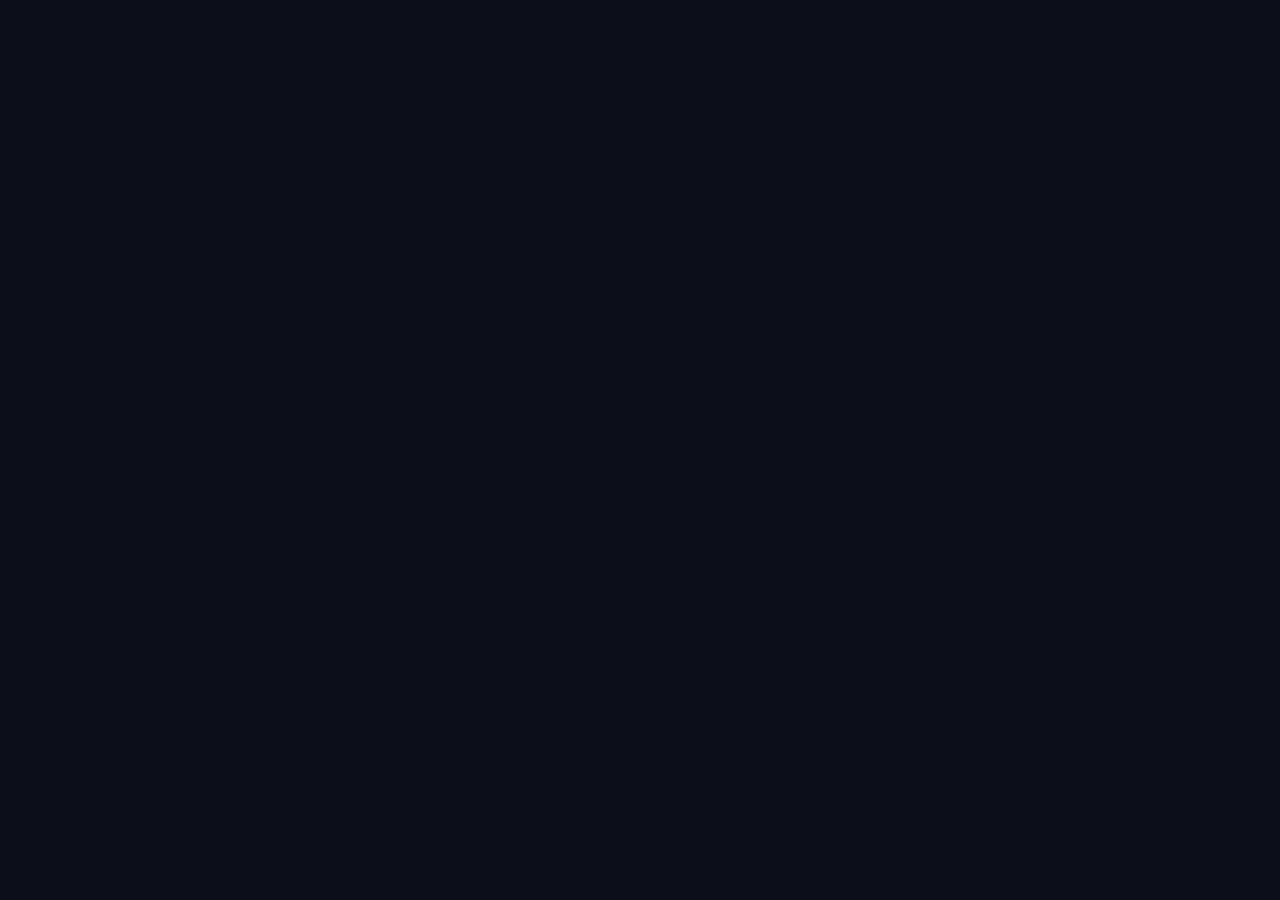
==== index.html @ b80b90fa "Add files via upload" ====
<html class=""><head><style data-rc-order="prependQueue" data-rc-priority="-999" data-css-hash="a6oys8">a:where(.css-1enej14){color:var(--ant-color-link);text-decoration:var(--ant-link-decoration);background-color:transparent;outline:none;cursor:pointer;transition:color var(--ant-motion-duration-slow);-webkit-text-decoration-skip:objects;}a:where(.css-1enej14):hover{color:var(--ant-color-link-hover);}a:where(.css-1enej14):active{color:var(--ant-color-link-active);}a:where(.css-1enej14):active,a:where(.css-1enej14):hover{text-decoration:var(--ant-link-hover-decoration);outline:0;}a:where(.css-1enej14):focus{text-decoration:var(--ant-link-focus-decoration);outline:0;}a:where(.css-1enej14)[disabled]{color:var(--ant-color-text-disabled);cursor:not-allowed;}:where(.css-1enej14) a{color:var(--ant-color-link);text-decoration:var(--ant-link-decoration);background-color:transparent;outline:none;cursor:pointer;transition:color var(--ant-motion-duration-slow);-webkit-text-decoration-skip:objects;}:where(.css-1enej14) a:hover{color:var(--ant-color-link-hover);}:where(.css-1enej14) a:active{color:var(--ant-color-link-active);}:where(.css-1enej14) a:active,:where(.css-1enej14) a:hover{text-decoration:var(--ant-link-hover-decoration);outline:0;}:where(.css-1enej14) a:focus{text-decoration:var(--ant-link-focus-decoration);outline:0;}:where(.css-1enej14) a[disabled]{color:var(--ant-color-text-disabled);cursor:not-allowed;}:where(.css-1enej14).anticon{display:inline-flex;align-items:center;color:inherit;font-style:normal;line-height:0;text-align:center;text-transform:none;vertical-align:-0.125em;text-rendering:optimizeLegibility;-webkit-font-smoothing:antialiased;-moz-osx-font-smoothing:grayscale;}:where(.css-1enej14).anticon >*{line-height:1;}:where(.css-1enej14).anticon svg{display:inline-block;}:where(.css-1enej14).anticon .anticon .anticon-icon{display:block;}</style><style data-rc-order="prependQueue" data-rc-priority="-999" data-css-hash="ey8lgp">:where(.css-1enej14).ant-image-css-var{font-family:var(--ant-font-family);font-size:var(--ant-font-size);box-sizing:border-box;}:where(.css-1enej14).ant-image-css-var::before,:where(.css-1enej14).ant-image-css-var::after{box-sizing:border-box;}:where(.css-1enej14).ant-image-css-var [class^="ant-image"],:where(.css-1enej14).ant-image-css-var [class*=" ant-image"]{box-sizing:border-box;}:where(.css-1enej14).ant-image-css-var [class^="ant-image"]::before,:where(.css-1enej14).ant-image-css-var [class*=" ant-image"]::before,:where(.css-1enej14).ant-image-css-var [class^="ant-image"]::after,:where(.css-1enej14).ant-image-css-var [class*=" ant-image"]::after{box-sizing:border-box;}:where(.css-1enej14).ant-image{position:relative;display:inline-block;}:where(.css-1enej14).ant-image .ant-image-img{width:100%;height:auto;vertical-align:middle;}:where(.css-1enej14).ant-image .ant-image-img-placeholder{background-color:var(--ant-color-bg-container-disabled);background-image:url('[data-uri]');background-repeat:no-repeat;background-position:center center;background-size:30%;}:where(.css-1enej14).ant-image .ant-image-placeholder{position:absolute;inset:0;}:where(.css-1enej14).ant-image .ant-image-cover{position:absolute;inset:0;display:flex;align-items:center;justify-content:center;color:var(--ant-color-text-light-solid);background:rgba(0,0,0,0.3);cursor:pointer;opacity:0;transition:opacity var(--ant-motion-duration-slow);}:where(.css-1enej14).ant-image:hover .ant-image-cover{opacity:1;}:where(.css-1enej14).ant-image .ant-image-cover-top{inset:0 0 auto 0;justify-content:center;}:where(.css-1enej14).ant-image .ant-image-cover-bottom{inset:auto 0 0 0;justify-content:center;}:where(.css-1enej14).ant-image-preview{text-align:center;inset:0;position:fixed;user-select:none;z-index:var(--ant-image-z-index-popup);}:where(.css-1enej14).ant-image-preview .ant-image-preview-mask{inset:0;position:absolute;background:var(--ant-color-bg-mask);}:where(.css-1enej14).ant-image-preview .ant-image-preview-mask.ant-image-preview-mask-blur{backdrop-filter:blur(4px);}:where(.css-1enej14).ant-image-preview .ant-image-preview-mask.ant-image-preview-mask-hidden{display:none;}:where(.css-1enej14).ant-image-preview .ant-image-preview-body{position:absolute;inset:0;pointer-events:none;display:flex;align-items:center;justify-content:center;}:where(.css-1enej14).ant-image-preview .ant-image-preview-body >*{pointer-events:auto;}:where(.css-1enej14).ant-image-preview .ant-image-preview-img{max-width:100%;max-height:70%;vertical-align:middle;transform:scale3d(1, 1, 1);cursor:grab;transition:transform var(--ant-motion-duration-slow) var(--ant-motion-ease-out) 0s;}:where(.css-1enej14).ant-image-preview-moving .ant-image-preview-img{cursor:grabbing;}:where(.css-1enej14).ant-image-preview .ant-image-preview-close{position:absolute;color:var(--ant-color-text-light-solid);background-color:rgba(0,0,0,0.1);border-radius:50%;padding:var(--ant-padding-sm);outline:0;border:0;cursor:pointer;transition:all var(--ant-motion-duration-slow);display:flex;font-size:var(--ant-image-preview-operation-size);top:var(--ant-margin-sm);inset-inline-end:var(--ant-margin-sm);}:where(.css-1enej14).ant-image-preview .ant-image-preview-close:hover{background-color:rgba(0,0,0,0.2);}:where(.css-1enej14).ant-image-preview .ant-image-preview-close:active{background-color:rgba(0,0,0,0.1);}:where(.css-1enej14).ant-image-preview .ant-image-preview-switch{position:absolute;color:var(--ant-color-text-light-solid);background-color:rgba(0,0,0,0.1);border-radius:50%;padding:var(--ant-padding-sm);outline:0;border:0;cursor:pointer;transition:all var(--ant-motion-duration-slow);display:flex;font-size:var(--ant-image-preview-operation-size);top:50%;transform:translateY(-50%);}:where(.css-1enej14).ant-image-preview .ant-image-preview-switch:hover{background-color:rgba(0,0,0,0.2);}:where(.css-1enej14).ant-image-preview .ant-image-preview-switch:active{background-color:rgba(0,0,0,0.1);}:where(.css-1enej14).ant-image-preview .ant-image-preview-switch-disabled,:where(.css-1enej14).ant-image-preview .ant-image-preview-switch-disabled:hover,:where(.css-1enej14).ant-image-preview .ant-image-preview-switch-disabled:active{color:var(--ant-image-preview-operation-color-disabled);background:transparent;cursor:not-allowed;}:where(.css-1enej14).ant-image-preview .ant-image-preview-switch-prev{inset-inline-start:var(--ant-margin-sm);}:where(.css-1enej14).ant-image-preview .ant-image-preview-switch-next{inset-inline-end:var(--ant-margin-sm);}:where(.css-1enej14).ant-image-preview .ant-image-preview-footer{position:absolute;bottom:var(--ant-margin-xl);left:50%;display:flex;flex-direction:column;align-items:center;color:var(--ant-image-preview-operation-color);transform:translateX(-50%);gap:var(--ant-margin);}:where(.css-1enej14).ant-image-preview .ant-image-preview-actions{display:flex;gap:var(--ant-padding-sm);padding:0 var(--ant-padding-lg);background-color:rgba(0,0,0,0.1);border-radius:100px;font-size:var(--ant-image-preview-operation-size);}:where(.css-1enej14).ant-image-preview .ant-image-preview-actions-action{padding:var(--ant-padding-sm);cursor:pointer;transition:all var(--ant-motion-duration-slow);display:flex;}:where(.css-1enej14).ant-image-preview .ant-image-preview-actions-action:not(.ant-image-preview-actions-action-disabled):hover{color:var(--ant-image-preview-operation-hover-color);}:where(.css-1enej14).ant-image-preview .ant-image-preview-actions-action-disabled{color:var(--ant-image-preview-operation-color-disabled);cursor:not-allowed;}:where(.css-1enej14).ant-image-preview-fade{transition:opacity var(--ant-motion-duration-slow);}:where(.css-1enej14).ant-image-preview-fade-enter,:where(.css-1enej14).ant-image-preview-fade-appear{opacity:0;}:where(.css-1enej14).ant-image-preview-fade-enter .ant-image-preview-body,:where(.css-1enej14).ant-image-preview-fade-appear .ant-image-preview-body{transform:scale(0);}:where(.css-1enej14).ant-image-preview-fade-enter-active,:where(.css-1enej14).ant-image-preview-fade-appear-active{opacity:1;}:where(.css-1enej14).ant-image-preview-fade-enter-active .ant-image-preview-body,:where(.css-1enej14).ant-image-preview-fade-appear-active .ant-image-preview-body{transform:scale(1);transition:transform var(--ant-motion-duration-slow);}:where(.css-1enej14).ant-image-preview-fade-leave{opacity:1;}:where(.css-1enej14).ant-image-preview-fade-leave-active{opacity:0;}:where(.css-1enej14).ant-image-preview-fade-leave-active .ant-image-preview-body{transform:scale(0);transition:transform var(--ant-motion-duration-slow);}</style><style data-rc-order="prependQueue" data-rc-priority="-999" data-css-hash="fmkred" data-token-hash="css-var-root">.css-var-root{--ant-blue:#1677FF;--ant-purple:#722ED1;--ant-cyan:#13C2C2;--ant-green:#52C41A;--ant-magenta:#EB2F96;--ant-pink:#EB2F96;--ant-red:#F5222D;--ant-orange:#FA8C16;--ant-yellow:#FADB14;--ant-volcano:#FA541C;--ant-geekblue:#2F54EB;--ant-gold:#FAAD14;--ant-lime:#A0D911;--ant-color-primary:#1677ff;--ant-color-success:#52c41a;--ant-color-warning:#faad14;--ant-color-error:#ff4d4f;--ant-color-info:#1677ff;--ant-color-link:#1677ff;--ant-color-text-base:#000;--ant-color-bg-base:#fff;--ant-font-family:-apple-system, BlinkMacSystemFont, 'Segoe UI', Roboto, 'Helvetica Neue', Arial,
'Noto Sans', sans-serif, 'Apple Color Emoji', 'Segoe UI Emoji', 'Segoe UI Symbol',
'Noto Color Emoji';--ant-font-family-code:'SFMono-Regular', Consolas, 'Liberation Mono', Menlo, Courier, monospace;--ant-font-size:14px;--ant-line-width:1px;--ant-line-type:solid;--ant-motion-ease-out-circ:cubic-bezier(0.08, 0.82, 0.17, 1);--ant-motion-ease-in-out-circ:cubic-bezier(0.78, 0.14, 0.15, 0.86);--ant-motion-ease-out:cubic-bezier(0.215, 0.61, 0.355, 1);--ant-motion-ease-in-out:cubic-bezier(0.645, 0.045, 0.355, 1);--ant-motion-ease-out-back:cubic-bezier(0.12, 0.4, 0.29, 1.46);--ant-motion-ease-in-back:cubic-bezier(0.71, -0.46, 0.88, 0.6);--ant-motion-ease-in-quint:cubic-bezier(0.755, 0.05, 0.855, 0.06);--ant-motion-ease-out-quint:cubic-bezier(0.23, 1, 0.32, 1);--ant-border-radius:6px;--ant-size-unit:4px;--ant-size-step:4px;--ant-size-popup-arrow:16px;--ant-control-height:32px;--ant-z-index-base:0;--ant-z-index-popup-base:1000;--ant-opacity-image:1;--ant-blue-1:#e6f4ff;--ant-blue-2:#bae0ff;--ant-blue-3:#91caff;--ant-blue-4:#69b1ff;--ant-blue-5:#4096ff;--ant-blue-6:#1677ff;--ant-blue-7:#0958d9;--ant-blue-8:#003eb3;--ant-blue-9:#002c8c;--ant-blue-10:#001d66;--ant-purple-1:#f9f0ff;--ant-purple-2:#efdbff;--ant-purple-3:#d3adf7;--ant-purple-4:#b37feb;--ant-purple-5:#9254de;--ant-purple-6:#722ed1;--ant-purple-7:#531dab;--ant-purple-8:#391085;--ant-purple-9:#22075e;--ant-purple-10:#120338;--ant-cyan-1:#e6fffb;--ant-cyan-2:#b5f5ec;--ant-cyan-3:#87e8de;--ant-cyan-4:#5cdbd3;--ant-cyan-5:#36cfc9;--ant-cyan-6:#13c2c2;--ant-cyan-7:#08979c;--ant-cyan-8:#006d75;--ant-cyan-9:#00474f;--ant-cyan-10:#002329;--ant-green-1:#f6ffed;--ant-green-2:#d9f7be;--ant-green-3:#b7eb8f;--ant-green-4:#95de64;--ant-green-5:#73d13d;--ant-green-6:#52c41a;--ant-green-7:#389e0d;--ant-green-8:#237804;--ant-green-9:#135200;--ant-green-10:#092b00;--ant-magenta-1:#fff0f6;--ant-magenta-2:#ffd6e7;--ant-magenta-3:#ffadd2;--ant-magenta-4:#ff85c0;--ant-magenta-5:#f759ab;--ant-magenta-6:#eb2f96;--ant-magenta-7:#c41d7f;--ant-magenta-8:#9e1068;--ant-magenta-9:#780650;--ant-magenta-10:#520339;--ant-pink-1:#fff0f6;--ant-pink-2:#ffd6e7;--ant-pink-3:#ffadd2;--ant-pink-4:#ff85c0;--ant-pink-5:#f759ab;--ant-pink-6:#eb2f96;--ant-pink-7:#c41d7f;--ant-pink-8:#9e1068;--ant-pink-9:#780650;--ant-pink-10:#520339;--ant-red-1:#fff1f0;--ant-red-2:#ffccc7;--ant-red-3:#ffa39e;--ant-red-4:#ff7875;--ant-red-5:#ff4d4f;--ant-red-6:#f5222d;--ant-red-7:#cf1322;--ant-red-8:#a8071a;--ant-red-9:#820014;--ant-red-10:#5c0011;--ant-orange-1:#fff7e6;--ant-orange-2:#ffe7ba;--ant-orange-3:#ffd591;--ant-orange-4:#ffc069;--ant-orange-5:#ffa940;--ant-orange-6:#fa8c16;--ant-orange-7:#d46b08;--ant-orange-8:#ad4e00;--ant-orange-9:#873800;--ant-orange-10:#612500;--ant-yellow-1:#feffe6;--ant-yellow-2:#ffffb8;--ant-yellow-3:#fffb8f;--ant-yellow-4:#fff566;--ant-yellow-5:#ffec3d;--ant-yellow-6:#fadb14;--ant-yellow-7:#d4b106;--ant-yellow-8:#ad8b00;--ant-yellow-9:#876800;--ant-yellow-10:#614700;--ant-volcano-1:#fff2e8;--ant-volcano-2:#ffd8bf;--ant-volcano-3:#ffbb96;--ant-volcano-4:#ff9c6e;--ant-volcano-5:#ff7a45;--ant-volcano-6:#fa541c;--ant-volcano-7:#d4380d;--ant-volcano-8:#ad2102;--ant-volcano-9:#871400;--ant-volcano-10:#610b00;--ant-geekblue-1:#f0f5ff;--ant-geekblue-2:#d6e4ff;--ant-geekblue-3:#adc6ff;--ant-geekblue-4:#85a5ff;--ant-geekblue-5:#597ef7;--ant-geekblue-6:#2f54eb;--ant-geekblue-7:#1d39c4;--ant-geekblue-8:#10239e;--ant-geekblue-9:#061178;--ant-geekblue-10:#030852;--ant-gold-1:#fffbe6;--ant-gold-2:#fff1b8;--ant-gold-3:#ffe58f;--ant-gold-4:#ffd666;--ant-gold-5:#ffc53d;--ant-gold-6:#faad14;--ant-gold-7:#d48806;--ant-gold-8:#ad6800;--ant-gold-9:#874d00;--ant-gold-10:#613400;--ant-lime-1:#fcffe6;--ant-lime-2:#f4ffb8;--ant-lime-3:#eaff8f;--ant-lime-4:#d3f261;--ant-lime-5:#bae637;--ant-lime-6:#a0d911;--ant-lime-7:#7cb305;--ant-lime-8:#5b8c00;--ant-lime-9:#3f6600;--ant-lime-10:#254000;--ant-color-text:rgba(0,0,0,0.88);--ant-color-text-secondary:rgba(0,0,0,0.65);--ant-color-text-tertiary:rgba(0,0,0,0.45);--ant-color-text-quaternary:rgba(0,0,0,0.25);--ant-color-fill:rgba(0,0,0,0.15);--ant-color-fill-secondary:rgba(0,0,0,0.06);--ant-color-fill-tertiary:rgba(0,0,0,0.04);--ant-color-fill-quaternary:rgba(0,0,0,0.02);--ant-color-bg-solid:rgb(0,0,0);--ant-color-bg-solid-hover:rgba(0,0,0,0.75);--ant-color-bg-solid-active:rgba(0,0,0,0.95);--ant-color-bg-layout:#f5f5f5;--ant-color-bg-container:#ffffff;--ant-color-bg-elevated:#ffffff;--ant-color-bg-spotlight:rgba(0,0,0,0.85);--ant-color-bg-blur:transparent;--ant-color-border:#d9d9d9;--ant-color-border-disabled:#d9d9d9;--ant-color-border-secondary:#f0f0f0;--ant-color-primary-bg:#e6f4ff;--ant-color-primary-bg-hover:#bae0ff;--ant-color-primary-border:#91caff;--ant-color-primary-border-hover:#69b1ff;--ant-color-primary-hover:#4096ff;--ant-color-primary-active:#0958d9;--ant-color-primary-text-hover:#4096ff;--ant-color-primary-text:#1677ff;--ant-color-primary-text-active:#0958d9;--ant-color-success-bg:#f6ffed;--ant-color-success-bg-hover:#d9f7be;--ant-color-success-border:#b7eb8f;--ant-color-success-border-hover:#95de64;--ant-color-success-hover:#95de64;--ant-color-success-active:#389e0d;--ant-color-success-text-hover:#73d13d;--ant-color-success-text:#52c41a;--ant-color-success-text-active:#389e0d;--ant-color-error-bg:#fff2f0;--ant-color-error-bg-hover:#fff1f0;--ant-color-error-bg-filled-hover:#ffdfdc;--ant-color-error-bg-active:#ffccc7;--ant-color-error-border:#ffccc7;--ant-color-error-border-hover:#ffa39e;--ant-color-error-hover:#ff7875;--ant-color-error-active:#d9363e;--ant-color-error-text-hover:#ff7875;--ant-color-error-text:#ff4d4f;--ant-color-error-text-active:#d9363e;--ant-color-warning-bg:#fffbe6;--ant-color-warning-bg-hover:#fff1b8;--ant-color-warning-border:#ffe58f;--ant-color-warning-border-hover:#ffd666;--ant-color-warning-hover:#ffd666;--ant-color-warning-active:#d48806;--ant-color-warning-text-hover:#ffc53d;--ant-color-warning-text:#faad14;--ant-color-warning-text-active:#d48806;--ant-color-info-bg:#e6f4ff;--ant-color-info-bg-hover:#bae0ff;--ant-color-info-border:#91caff;--ant-color-info-border-hover:#69b1ff;--ant-color-info-hover:#69b1ff;--ant-color-info-active:#0958d9;--ant-color-info-text-hover:#4096ff;--ant-color-info-text:#1677ff;--ant-color-info-text-active:#0958d9;--ant-color-link-hover:#69b1ff;--ant-color-link-active:#0958d9;--ant-blue-hover:#4096ff;--ant-blue-active:#0958d9;--ant-purple-hover:#9254de;--ant-purple-active:#531dab;--ant-cyan-hover:#36cfc9;--ant-cyan-active:#08979c;--ant-green-hover:#73d13d;--ant-green-active:#389e0d;--ant-magenta-hover:#f759ab;--ant-magenta-active:#c41d7f;--ant-pink-hover:#f759ab;--ant-pink-active:#c41d7f;--ant-red-hover:#ff4d4f;--ant-red-active:#cf1322;--ant-orange-hover:#ffa940;--ant-orange-active:#d46b08;--ant-yellow-hover:#ffec3d;--ant-yellow-active:#d4b106;--ant-volcano-hover:#ff7a45;--ant-volcano-active:#d4380d;--ant-geekblue-hover:#597ef7;--ant-geekblue-active:#1d39c4;--ant-lime-hover:#bae637;--ant-lime-active:#7cb305;--ant-gold-hover:#ffc53d;--ant-gold-active:#d48806;--ant-color-bg-mask:rgba(0,0,0,0.45);--ant-color-white:#fff;--ant-font-size-sm:12px;--ant-font-size-lg:16px;--ant-font-size-xl:20px;--ant-font-size-heading-1:38px;--ant-font-size-heading-2:30px;--ant-font-size-heading-3:24px;--ant-font-size-heading-4:20px;--ant-font-size-heading-5:16px;--ant-line-height:1.5714285714285714;--ant-line-height-lg:1.5;--ant-line-height-sm:1.6666666666666667;--ant-font-height:22px;--ant-font-height-lg:24px;--ant-font-height-sm:20px;--ant-line-height-heading-1:1.2105263157894737;--ant-line-height-heading-2:1.2666666666666666;--ant-line-height-heading-3:1.3333333333333333;--ant-line-height-heading-4:1.4;--ant-line-height-heading-5:1.5;--ant-size-xxl:48px;--ant-size-xl:32px;--ant-size-lg:24px;--ant-size-md:20px;--ant-size-ms:16px;--ant-size:16px;--ant-size-sm:12px;--ant-size-xs:8px;--ant-size-xxs:4px;--ant-control-height-sm:24px;--ant-control-height-xs:16px;--ant-control-height-lg:40px;--ant-motion-duration-fast:0.1s;--ant-motion-duration-mid:0.2s;--ant-motion-duration-slow:0.3s;--ant-line-width-bold:2px;--ant-border-radius-xs:2px;--ant-border-radius-sm:4px;--ant-border-radius-lg:8px;--ant-border-radius-outer:4px;--ant-color-fill-content:rgba(0,0,0,0.06);--ant-color-fill-content-hover:rgba(0,0,0,0.15);--ant-color-fill-alter:rgba(0,0,0,0.02);--ant-color-bg-container-disabled:rgba(0,0,0,0.04);--ant-color-border-bg:#ffffff;--ant-color-split:rgba(5,5,5,0.06);--ant-color-text-placeholder:rgba(0,0,0,0.25);--ant-color-text-disabled:rgba(0,0,0,0.25);--ant-color-text-heading:rgba(0,0,0,0.88);--ant-color-text-label:rgba(0,0,0,0.65);--ant-color-text-description:rgba(0,0,0,0.45);--ant-color-text-light-solid:#fff;--ant-color-highlight:#ff4d4f;--ant-color-bg-text-hover:rgba(0,0,0,0.06);--ant-color-bg-text-active:rgba(0,0,0,0.15);--ant-color-icon:rgba(0,0,0,0.45);--ant-color-icon-hover:rgba(0,0,0,0.88);--ant-color-error-outline:rgba(255,38,5,0.06);--ant-color-warning-outline:rgba(255,215,5,0.1);--ant-font-size-icon:12px;--ant-line-width-focus:3px;--ant-control-outline-width:2px;--ant-control-interactive-size:16px;--ant-control-item-bg-hover:rgba(0,0,0,0.04);--ant-control-item-bg-active:#e6f4ff;--ant-control-item-bg-active-hover:#bae0ff;--ant-control-item-bg-active-disabled:rgba(0,0,0,0.15);--ant-control-tmp-outline:rgba(0,0,0,0.02);--ant-control-outline:rgba(5,145,255,0.1);--ant-font-weight-strong:600;--ant-opacity-loading:0.65;--ant-link-decoration:none;--ant-link-hover-decoration:none;--ant-link-focus-decoration:none;--ant-control-padding-horizontal:12px;--ant-control-padding-horizontal-sm:8px;--ant-padding-xxs:4px;--ant-padding-xs:8px;--ant-padding-sm:12px;--ant-padding:16px;--ant-padding-md:20px;--ant-padding-lg:24px;--ant-padding-xl:32px;--ant-padding-content-horizontal-lg:24px;--ant-padding-content-vertical-lg:16px;--ant-padding-content-horizontal:16px;--ant-padding-content-vertical:12px;--ant-padding-content-horizontal-sm:16px;--ant-padding-content-vertical-sm:8px;--ant-margin-xxs:4px;--ant-margin-xs:8px;--ant-margin-sm:12px;--ant-margin:16px;--ant-margin-md:20px;--ant-margin-lg:24px;--ant-margin-xl:32px;--ant-margin-xxl:48px;--ant-box-shadow:
      0 6px 16px 0 rgba(0, 0, 0, 0.08),
      0 3px 6px -4px rgba(0, 0, 0, 0.12),
      0 9px 28px 8px rgba(0, 0, 0, 0.05)
    ;--ant-box-shadow-secondary:
      0 6px 16px 0 rgba(0, 0, 0, 0.08),
      0 3px 6px -4px rgba(0, 0, 0, 0.12),
      0 9px 28px 8px rgba(0, 0, 0, 0.05)
    ;--ant-box-shadow-tertiary:
      0 1px 2px 0 rgba(0, 0, 0, 0.03),
      0 1px 6px -1px rgba(0, 0, 0, 0.02),
      0 2px 4px 0 rgba(0, 0, 0, 0.02)
    ;--ant-screen-xxl-max:1919px;--ant-screen-xxxl:1920px;--ant-screen-xxxl-min:1920px;--ant-box-shadow-popover-arrow:2px 2px 5px rgba(0, 0, 0, 0.05);--ant-box-shadow-card:
      0 1px 2px -2px rgba(0,0,0,0.16),
      0 3px 6px 0 rgba(0,0,0,0.12),
      0 5px 12px 4px rgba(0,0,0,0.09)
    ;--ant-box-shadow-drawer-right:
      -6px 0 16px 0 rgba(0, 0, 0, 0.08),
      -3px 0 6px -4px rgba(0, 0, 0, 0.12),
      -9px 0 28px 8px rgba(0, 0, 0, 0.05)
    ;--ant-box-shadow-drawer-left:
      6px 0 16px 0 rgba(0, 0, 0, 0.08),
      3px 0 6px -4px rgba(0, 0, 0, 0.12),
      9px 0 28px 8px rgba(0, 0, 0, 0.05)
    ;--ant-box-shadow-drawer-up:
      0 6px 16px 0 rgba(0, 0, 0, 0.08),
      0 3px 6px -4px rgba(0, 0, 0, 0.12),
      0 9px 28px 8px rgba(0, 0, 0, 0.05)
    ;--ant-box-shadow-drawer-down:
      0 -6px 16px 0 rgba(0, 0, 0, 0.08),
      0 -3px 6px -4px rgba(0, 0, 0, 0.12),
      0 -9px 28px 8px rgba(0, 0, 0, 0.05)
    ;--ant-box-shadow-tabs-overflow-left:inset 10px 0 8px -8px rgba(0, 0, 0, 0.08);--ant-box-shadow-tabs-overflow-right:inset -10px 0 8px -8px rgba(0, 0, 0, 0.08);--ant-box-shadow-tabs-overflow-top:inset 0 10px 8px -8px rgba(0, 0, 0, 0.08);--ant-box-shadow-tabs-overflow-bottom:inset 0 -10px 8px -8px rgba(0, 0, 0, 0.08);}</style><style data-rc-order="prependQueue" data-rc-priority="-999" data-css-hash="ixyonl" data-token-hash="css-var-root">.css-var-root.ant-image-css-var{--ant-image-z-index-popup:1080;--ant-image-preview-operation-color:rgba(255,255,255,0.65);--ant-image-preview-operation-hover-color:rgba(255,255,255,0.85);--ant-image-preview-operation-color-disabled:rgba(255,255,255,0.25);--ant-image-preview-operation-size:18px;}</style><link rel="stylesheet" href="/_next/static/chunks/04dt9~~_c8v5s.css" data-precedence="next"><link rel="stylesheet" href="/_next/static/chunks/090a6r7kb8eqn.css" data-precedence="next"><link rel="stylesheet" href="/_next/static/chunks/0fghvi7vx5udo.css" data-precedence="next"><link rel="stylesheet" href="/_next/static/chunks/0tjlo5.08~sm_.css" data-precedence="next"><link rel="stylesheet" href="/_next/static/chunks/0t8uey8w_hd3c.css" data-precedence="next"><link rel="preload" as="script" fetchpriority="low" href="/_next/static/chunks/09m28z2r~.w8j.js"><script async="" src="https://static.ads-twitter.com/uwt.js"></script><script async="" src="https://connect.facebook.net/en_US/fbevents.js"></script><script src="/_next/static/chunks/16rmwuk.q6kce.js" async=""></script><script src="/_next/static/chunks/155bi7ep2xvb5.js" async=""></script><script src="/_next/static/chunks/0.tq3hqv052nt.js" async=""></script><script src="/_next/static/chunks/turbopack-0ecgschtaudos.js" async=""></script><script src="/_next/static/chunks/0514pcijmsasy.js" async=""></script><script src="/_next/static/chunks/12lp94j-.c_mt.js" async=""></script><script src="/_next/static/chunks/0jpn43~1tadgx.js" async=""></script><script src="/_next/static/chunks/07b~lfkhc7~f6.js" async=""></script><script src="/_next/static/chunks/0li9mgra_8nfx.js" async=""></script><script src="/_next/static/chunks/06jljm--ci~tu.js" async=""></script><script src="/_next/static/chunks/0o_e~241j7s70.js" async=""></script><script src="/_next/static/chunks/00txjv18y81xp.js" async=""></script><script src="/_next/static/chunks/0v0ixs97.v7n5.js" async=""></script><script src="/_next/static/chunks/03fg85j1c363f.js" async=""></script><script src="/_next/static/chunks/0yqs7g~fkgxvh.js" async=""></script><script src="/_next/static/chunks/06ckeshtm0g8~.js" async=""></script><link rel="preload" href="https://fonts.googleapis.com/css2?family=Inter:ital,opsz,wght@0,14..32,100..900;1,14..32,100..900&amp;display=swap" as="style"><link rel="preload" href="https://fonts.googleapis.com/css2?family=Fragment+Mono&amp;family=Inter:ital,opsz,wght@0,14..32,100..900;1,14..32,100..900&amp;display=swap" as="style"><link rel="preload" href="/_next/static/chunks/0a21ve5v9f8f~.css" as="style"><link rel="preload" href="/global/fbq.js" as="script"><link rel="preload" href="/global/twq.js" as="script"><link rel="icon" href="/global/favicons/mainDSGN.svg" type="image/svg+xml"><link rel="preconnect" href="https://fonts.googleapis.com"><link rel="preconnect" href="https://fonts.gstatic.com" crossorigin=""><link href="https://fonts.googleapis.com/css2?family=Inter:ital,opsz,wght@0,14..32,100..900;1,14..32,100..900&amp;display=swap" rel="stylesheet"><link href="https://fonts.googleapis.com/css2?family=Fragment+Mono&amp;family=Inter:ital,opsz,wght@0,14..32,100..900;1,14..32,100..900&amp;display=swap" rel="stylesheet"><script src="/_next/static/chunks/03~yq9q893hmn.js" nomodule=""></script><script src="/_next/static/chunks/0gtqnwqp2jd2_.js"></script><script src="/_next/static/chunks/0pui-sg~t8d6m.js"></script><script src="/_next/static/chunks/136wspufxw6fc.js"></script><script src="/_next/static/chunks/0byi9c1kdhku2.js"></script><script src="/_next/static/chunks/0ken8slo0v18w.js"></script><script src="/_next/static/chunks/18cloo-66hz_w.js"></script><link rel="preload" href="/_next/static/chunks/0t8uey8w_hd3c.css" as="style"><script src="/_next/static/chunks/0ken8slo0v18w.js" async=""></script><script src="/_next/static/chunks/18cloo-66hz_w.js" async=""></script><meta charset="utf-8"><meta name="viewport" content="width=device-width, initial-scale=1, maximum-scale=1"><meta name="theme-color" content="#1C88FF"><title>Kagerex | Decentralized Web3 Gambling Site with Provable Trust</title><meta name="description" content="Kagerex runs as a decentralized casino powered by on-chain logic, provably fair play, and active for crypto users since 2017."><meta name="keywords" content="keywords"></head><body class="mainDSGN"><div hidden=""></div><style>#nprogress{pointer-events:none}#nprogress .bar{background:var(--primary-accent);position:fixed;z-index:1000;top: 0;left:0;width:100%;height:3px}#nprogress .peg{display:block;position:absolute;right:0;width:100px;height:100%;box-shadow:0 0 10px var(--primary-accent),0 0 5px var(--primary-accent);opacity:1;-webkit-transform:rotate(3deg) translate(0px,-4px);-ms-transform:rotate(3deg) translate(0px,-4px);transform:rotate(3deg) translate(0px,-4px)}#nprogress .spinner{display:block;position:fixed;z-index:1000;top: 15px;right:15px}#nprogress .spinner-icon{width:18px;height:18px;box-sizing:border-box;border:2px solid transparent;border-top-color:var(--primary-accent);border-left-color:var(--primary-accent);border-radius:50%;-webkit-animation:nprogress-spinner 400ms linear infinite;animation:nprogress-spinner 400ms linear infinite}.nprogress-custom-parent{overflow:hidden;position:relative}.nprogress-custom-parent #nprogress .bar,.nprogress-custom-parent #nprogress .spinner{position:absolute}@-webkit-keyframes nprogress-spinner{0%{-webkit-transform:rotate(0deg)}100%{-webkit-transform:rotate(360deg)}}@keyframes nprogress-spinner{0%{transform:rotate(0deg)}100%{transform:rotate(360deg)}}</style><!--$--><!--/$--><script src="/_next/static/chunks/09m28z2r~.w8j.js" id="_R_" async=""></script><script>(self.__next_f=self.__next_f||[]).push([0])</script><script>self.__next_f.push([1,"1:\"$Sreact.fragment\"\n2:I[818421,[\"/_next/static/chunks/0514pcijmsasy.js\",\"/_next/static/chunks/12lp94j-.c_mt.js\"],\"default\"]\n3:I[339756,[\"/_next/static/chunks/0514pcijmsasy.js\",\"/_next/static/chunks/12lp94j-.c_mt.js\"],\"default\"]\n4:I[837457,[\"/_next/static/chunks/0514pcijmsasy.js\",\"/_next/static/chunks/12lp94j-.c_mt.js\"],\"default\"]\n5:I[657390,[\"/_next/static/chunks/0514pcijmsasy.js\",\"/_next/static/chunks/12lp94j-.c_mt.js\",\"/_next/static/chunks/0jpn43~1tadgx.js\",\"/_next/static/chunks/07b~lfkhc7~f6.js\",\"/_next/static/chunks/0li9mgra_8nfx.js\"],\"default\"]\n6:I[479520,[\"/_next/static/chunks/0514pcijmsasy.js\",\"/_next/static/chunks/12lp94j-.c_mt.js\",\"/_next/static/chunks/06jljm--ci~tu.js\"],\"\"]\n7:I[347257,[\"/_next/static/chunks/0514pcijmsasy.js\",\"/_next/static/chunks/12lp94j-.c_mt.js\"],\"ClientPageRoot\"]\n8:I[987951,[\"/_next/static/chunks/0514pcijmsasy.js\",\"/_next/static/chunks/12lp94j-.c_mt.js\",\"/_next/static/chunks/06jljm--ci~tu.js\",\"/_next/static/chunks/0o_e~241j7s70.js\",\"/_next/static/chunks/07b~lfkhc7~f6.js\",\"/_next/static/chunks/00txjv18y81xp.js\",\"/_next/static/chunks/0v0ixs97.v7n5.js\",\"/_next/static/chunks/03fg85j1c363f.js\",\"/_next/static/chunks/0li9mgra_8nfx.js\",\"/_next/static/chunks/0yqs7g~fkgxvh.js\"],\"default\"]\nb:I[897367,[\"/_next/static/chunks/0514pcijmsasy.js\",\"/_next/static/chunks/12lp94j-.c_mt.js\"],\"OutletBoundary\"]\nc:\"$Sreact.suspense\"\ne:I[897367,[\"/_next/static/chunks/0514pcijmsasy.js\",\"/_next/static/chunks/12lp94j-.c_mt.js\"],\"ViewportBoundary\"]\n10:I[897367,[\"/_next/static/chunks/0514pcijmsasy.js\",\"/_next/static/chunks/12lp94j-.c_mt.js\"],\"MetadataBoundary\"]\n12:I[715750,[\"/_next/static/chunks/0514pcijmsasy.js\",\"/_next/static/chunks/12lp94j-.c_mt.js\",\"/_next/static/chunks/06ckeshtm0g8~.js\",\"/_next/static/chunks/07b~lfkhc7~f6.js\",\"/_next/static/chunks/0li9mgra_8nfx.js\"],\"default\"]\n:HL[\"/_next/static/chunks/04dt9~~_c8v5s.css\",\"style\"]\n:HL[\"/_next/static/chunks/090a6r7kb8eqn.css\",\"style\"]\n:HL[\"/_next/static/chunks/0fghvi7vx5udo.css\",\"style\"]\n:HL[\"/_next/static/chunks/0tjlo5.08~sm_.css\",\"style\"]\n:HL[\"https://fonts.googleapis.com/css2?family=Inter:ital,opsz,wght@0,14..32,100..900;1,14..32,100..900\u0026display=swap\",\"style\"]\n:HL[\"https://fonts.googleapis.com/css2?family=Fragment+Mono\u0026family=Inter:ital,opsz,wght@0,14..32,100..900;1,14..32,100..900\u0026display=swap\",\"style\"]\n:HL[\"/_next/static/chunks/0a21ve5v9f8f~.css\",\"style\"]\n"])</script><script>self.__next_f.push([1,"0:{\"P\":null,\"c\":[\"\",\"\"],\"q\":\"\",\"i\":false,\"f\":[[[\"\",{\"children\":[\"(landing)\",{\"children\":[\"__PAGE__\",{}]}]},\"$undefined\",\"$undefined\",16],[[\"$\",\"$1\",\"c\",{\"children\":[[[\"$\",\"link\",\"0\",{\"rel\":\"stylesheet\",\"href\":\"/_next/static/chunks/04dt9~~_c8v5s.css\",\"precedence\":\"next\",\"crossOrigin\":\"$undefined\",\"nonce\":\"$undefined\"}],[\"$\",\"script\",\"script-0\",{\"src\":\"/_next/static/chunks/0514pcijmsasy.js\",\"async\":true,\"nonce\":\"$undefined\"}],[\"$\",\"script\",\"script-1\",{\"src\":\"/_next/static/chunks/12lp94j-.c_mt.js\",\"async\":true,\"nonce\":\"$undefined\"}]],[\"$\",\"html\",null,{\"children\":[[\"$\",\"head\",null,{\"children\":[[\"$\",\"link\",null,{\"rel\":\"icon\",\"href\":\"/global/favicons/mainDSGN.svg\",\"type\":\"image/svg+xml\"}],[\"$\",\"link\",null,{\"rel\":\"preconnect\",\"href\":\"https://fonts.googleapis.com\"}],[\"$\",\"link\",null,{\"rel\":\"preconnect\",\"href\":\"https://fonts.gstatic.com\",\"crossOrigin\":\"\"}],[\"$\",\"link\",null,{\"href\":\"https://fonts.googleapis.com/css2?family=Inter:ital,opsz,wght@0,14..32,100..900;1,14..32,100..900\u0026display=swap\",\"rel\":\"stylesheet\"}],[\"$\",\"link\",null,{\"href\":\"https://fonts.googleapis.com/css2?family=Fragment+Mono\u0026family=Inter:ital,opsz,wght@0,14..32,100..900;1,14..32,100..900\u0026display=swap\",\"rel\":\"stylesheet\"}]]}],[\"$\",\"body\",null,{\"className\":\"langLoading authLoading mainDSGN\",\"children\":[[\"$\",\"$L2\",null,{\"showSpinner\":false,\"color\":\"var(--primary-accent)\",\"crawlSpeed\":300,\"height\":3,\"easing\":\"ease\",\"speed\":300,\"zIndex\":1000}],[\"$\",\"$L3\",null,{\"parallelRouterKey\":\"children\",\"error\":\"$undefined\",\"errorStyles\":\"$undefined\",\"errorScripts\":\"$undefined\",\"template\":[\"$\",\"$L4\",null,{}],\"templateStyles\":\"$undefined\",\"templateScripts\":\"$undefined\",\"notFound\":[[\"$\",\"$L5\",null,{}],[[\"$\",\"link\",\"0\",{\"rel\":\"stylesheet\",\"href\":\"/_next/static/chunks/0a21ve5v9f8f~.css\",\"precedence\":\"next\",\"crossOrigin\":\"$undefined\",\"nonce\":\"$undefined\"}],[\"$\",\"link\",\"1\",{\"rel\":\"stylesheet\",\"href\":\"/_next/static/chunks/0tjlo5.08~sm_.css\",\"precedence\":\"next\",\"crossOrigin\":\"$undefined\",\"nonce\":\"$undefined\"}]]],\"forbidden\":\"$undefined\",\"unauthorized\":\"$undefined\"}]]}]]}]]}],{\"children\":[[\"$\",\"$1\",\"c\",{\"children\":[[[\"$\",\"script\",\"script-0\",{\"src\":\"/_next/static/chunks/06jljm--ci~tu.js\",\"async\":true,\"nonce\":\"$undefined\"}]],[[\"$\",\"$L6\",null,{\"src\":\"/global/fbq.js\"}],[\"$\",\"$L6\",null,{\"src\":\"/global/twq.js\"}],[\"$\",\"$L3\",null,{\"parallelRouterKey\":\"children\",\"error\":\"$undefined\",\"errorStyles\":\"$undefined\",\"errorScripts\":\"$undefined\",\"template\":[\"$\",\"$L4\",null,{}],\"templateStyles\":\"$undefined\",\"templateScripts\":\"$undefined\",\"notFound\":[[\"$\",\"$L5\",null,{}],[[\"$\",\"link\",\"0\",{\"rel\":\"stylesheet\",\"href\":\"/_next/static/chunks/0a21ve5v9f8f~.css\",\"precedence\":\"next\",\"crossOrigin\":\"$undefined\",\"nonce\":\"$undefined\"}],[\"$\",\"link\",\"1\",{\"rel\":\"stylesheet\",\"href\":\"/_next/static/chunks/0tjlo5.08~sm_.css\",\"precedence\":\"next\",\"crossOrigin\":\"$undefined\",\"nonce\":\"$undefined\"}]]],\"forbidden\":\"$undefined\",\"unauthorized\":\"$undefined\"}]]]}],{\"children\":[[\"$\",\"$1\",\"c\",{\"children\":[[\"$\",\"$L7\",null,{\"Component\":\"$8\",\"serverProvidedParams\":{\"searchParams\":{},\"params\":{},\"promises\":[\"$@9\",\"$@a\"]}}],[[\"$\",\"link\",\"0\",{\"rel\":\"stylesheet\",\"href\":\"/_next/static/chunks/090a6r7kb8eqn.css\",\"precedence\":\"next\",\"crossOrigin\":\"$undefined\",\"nonce\":\"$undefined\"}],[\"$\",\"link\",\"1\",{\"rel\":\"stylesheet\",\"href\":\"/_next/static/chunks/0fghvi7vx5udo.css\",\"precedence\":\"next\",\"crossOrigin\":\"$undefined\",\"nonce\":\"$undefined\"}],[\"$\",\"link\",\"2\",{\"rel\":\"stylesheet\",\"href\":\"/_next/static/chunks/0tjlo5.08~sm_.css\",\"precedence\":\"next\",\"crossOrigin\":\"$undefined\",\"nonce\":\"$undefined\"}],[\"$\",\"script\",\"script-0\",{\"src\":\"/_next/static/chunks/0o_e~241j7s70.js\",\"async\":true,\"nonce\":\"$undefined\"}],[\"$\",\"script\",\"script-1\",{\"src\":\"/_next/static/chunks/07b~lfkhc7~f6.js\",\"async\":true,\"nonce\":\"$undefined\"}],[\"$\",\"script\",\"script-2\",{\"src\":\"/_next/static/chunks/00txjv18y81xp.js\",\"async\":true,\"nonce\":\"$undefined\"}],[\"$\",\"script\",\"script-3\",{\"src\":\"/_next/static/chunks/0v0ixs97.v7n5.js\",\"async\":true,\"nonce\":\"$undefined\"}],[\"$\",\"script\",\"script-4\",{\"src\":\"/_next/static/chunks/03fg85j1c363f.js\",\"async\":true,\"nonce\":\"$undefined\"}],[\"$\",\"script\",\"script-5\",{\"src\":\"/_next/static/chunks/0li9mgra_8nfx.js\",\"async\":true,\"nonce\":\"$undefined\"}],[\"$\",\"script\",\"script-6\",{\"src\":\"/_next/static/chunks/0yqs7g~fkgxvh.js\",\"async\":true,\"nonce\":\"$undefined\"}]],[\"$\",\"$Lb\",null,{\"children\":[\"$\",\"$c\",null,{\"name\":\"Next.MetadataOutlet\",\"children\":\"$@d\"}]}]]}],{},null,false,null]},null,false,null]},null,false,null],[\"$\",\"$1\",\"h\",{\"children\":[null,[\"$\",\"$Le\",null,{\"children\":\"$Lf\"}],[\"$\",\"div\",null,{\"hidden\":true,\"children\":[\"$\",\"$L10\",null,{\"children\":[\"$\",\"$c\",null,{\"name\":\"Next.Metadata\",\"children\":\"$L11\"}]}]}],null]}],false]],\"m\":\"$undefined\",\"G\":[\"$12\",[[\"$\",\"link\",\"0\",{\"rel\":\"stylesheet\",\"href\":\"/_next/static/chunks/04dt9~~_c8v5s.css\",\"precedence\":\"next\",\"crossOrigin\":\"$undefined\",\"nonce\":\"$undefined\"}],[\"$\",\"link\",\"1\",{\"rel\":\"stylesheet\",\"href\":\"/_next/static/chunks/0a21ve5v9f8f~.css\",\"precedence\":\"next\",\"crossOrigin\":\"$undefined\",\"nonce\":\"$undefined\"}],[\"$\",\"link\",\"2\",{\"rel\":\"stylesheet\",\"href\":\"/_next/static/chunks/0tjlo5.08~sm_.css\",\"precedence\":\"next\",\"crossOrigin\":\"$undefined\",\"nonce\":\"$undefined\"}]]],\"S\":true,\"h\":null,\"s\":\"$undefined\",\"l\":\"$undefined\",\"p\":\"$undefined\",\"d\":\"$undefined\",\"b\":\"nOmI3RqFmfXF0jqS12UFv\"}\n"])</script><script>self.__next_f.push([1,"9:{}\na:\"$0:f:0:1:1:children:1:children:0:props:children:0:props:serverProvidedParams:params\"\n"])</script><script>self.__next_f.push([1,"f:[[\"$\",\"meta\",\"0\",{\"charSet\":\"utf-8\"}],[\"$\",\"meta\",\"1\",{\"name\":\"viewport\",\"content\":\"width=device-width, initial-scale=1, maximum-scale=1\"}],[\"$\",\"meta\",\"2\",{\"name\":\"theme-color\",\"content\":\"#1C88FF\"}]]\n"])</script><script>self.__next_f.push([1,"d:null\n11:[[\"$\",\"title\",\"0\",{\"children\":\"Kagerex | Decentralized Web3 Gambling Site with Provable Trust\"}],[\"$\",\"meta\",\"1\",{\"name\":\"description\",\"content\":\"Kagerex runs as a decentralized casino powered by on-chain logic, provably fair play, and active for crypto users since 2017.\"}],[\"$\",\"meta\",\"2\",{\"name\":\"keywords\",\"content\":\"keywords\"}]]\n"])</script><script defer="" src="https://static.cloudflareinsights.com/beacon.min.js/v833ccba57c9e4d2798f2e76cebdd09a11778172276447" integrity="sha512-57MDmcccJXYtNnH+ZiBwzC4jb2rvgVCEokYN+L/nLlmO8rfYT/gIpW2A569iJ/3b+0UEasghjuZH/ma3wIs/EQ==" data-cf-beacon="{&quot;version&quot;:&quot;2024.11.0&quot;,&quot;token&quot;:&quot;588e9af1c41641748b696fe30177bc95&quot;,&quot;r&quot;:1,&quot;server_timing&quot;:{&quot;name&quot;:{&quot;cfCacheStatus&quot;:true,&quot;cfEdge&quot;:true,&quot;cfExtPri&quot;:true,&quot;cfL4&quot;:true,&quot;cfOrigin&quot;:true,&quot;cfSpeedBrain&quot;:true},&quot;location_startswith&quot;:null}}" crossorigin="anonymous"></script>
<script src="/global/fbq.js" data-nscript="afterInteractive"></script><script src="/global/twq.js" data-nscript="afterInteractive"></script><next-route-announcer style="position: absolute;"></next-route-announcer><div class="home-module-scss-module__7j9g1q__main2"><div class="HomeHeader-module-scss-module__oQBdCa__mainFiller"></div><div class="HomeHeader-module-scss-module__oQBdCa__mainOver2"><div class="HomeHeader-module-scss-module__oQBdCa__main2 HomeHeader-module-scss-module__oQBdCa__land"><div class="HomeHeader-module-scss-module__oQBdCa__mainBlur"></div><div class="HomeHeader-module-scss-module__oQBdCa__left"><div class="HomeHeader-module-scss-module__oQBdCa__logo"><svg width="24" height="24" viewBox="0 0 24 24" fill="none" xmlns="http://www.w3.org/2000/svg"><path fill-rule="evenodd" clip-rule="evenodd" d="M15.0754 0.892254C14.1562 1.09456 13.2855 1.75321 12.7371 2.66075C12.4727 3.09856 12.2548 3.76799 12.1762 4.38395C12.1162 4.85456 12.1544 5.95547 12.2646 6.93118C12.3598 7.77373 12.428 8.59137 12.4051 8.61399C12.3871 8.63182 12.3809 8.60983 12.2075 7.91004C11.6546 5.67756 11.3364 4.78438 10.8159 4.00379C10.0259 2.819 8.61224 2.11786 7.29719 2.25869C6.49052 2.34507 5.80888 2.65105 5.29687 3.1566C4.70568 3.74034 4.45506 4.33456 4.32255 5.46661C4.2527 6.06333 4.10051 6.44069 3.78794 6.79221C3.73273 6.85428 3.4736 7.06325 3.21209 7.25661C2.27727 7.94772 1.91452 8.42963 1.75932 9.18664C1.68028 9.57207 1.70895 10.256 1.81944 10.6208C1.97797 11.1442 2.39892 11.8011 2.8325 12.2016C3.75683 13.0553 5.07114 13.5106 6.22931 13.3783C6.92449 13.2988 7.93914 12.9717 9.34067 12.3753C10.6201 11.8308 11.3428 11.5485 11.3753 11.5805C11.3988 11.6038 10.7756 12.2266 10.4236 12.5317C10.239 12.6917 9.92329 12.9572 9.72197 13.1218C8.18525 14.3782 7.3172 15.3455 6.70914 16.4789C5.80824 18.1583 5.34373 20.5435 5.68253 21.7507C5.77923 22.0953 5.93766 22.3689 6.1719 22.596C6.50833 22.9221 6.98462 23.1294 7.42726 23.1423C7.78183 23.1527 7.91294 23.0367 7.96629 22.6652C8.00442 22.3998 7.97096 22.0742 7.83338 21.3717C7.37629 19.0371 7.48509 17.6148 8.23396 16.1357C8.68234 15.2501 9.18839 14.6198 10.1768 13.7159C10.9504 13.0084 11.4457 12.5305 11.7533 12.1947C11.886 12.0499 11.9945 11.9415 11.9944 11.9538C11.9943 11.997 11.8434 12.5315 11.6473 13.184C11.1991 14.6745 11.0711 15.3782 11.0699 16.3584C11.0689 17.2076 11.1835 17.8216 11.4635 18.4668C11.9707 19.6355 12.873 20.4919 13.9843 20.8593C14.6399 21.076 15.5252 21.0652 16.1004 20.8333C16.6618 20.607 17.0193 20.2829 17.5981 19.4757C17.9733 18.9525 18.1463 18.767 18.4113 18.6039C18.6867 18.4345 18.8783 18.3682 19.4222 18.2543C20.3144 18.0675 20.7547 17.8527 21.248 17.3637C22.1333 16.4861 22.3879 15.0807 21.8644 13.9619C21.4741 13.1279 20.5923 12.3664 19.4679 11.8926C18.7007 11.5692 17.8334 11.3704 16.0973 11.1196C14.7039 10.9184 14.2213 10.8402 14.2213 10.8158C14.2213 10.7863 14.8724 10.7623 16.2345 10.7416C18.3944 10.7087 19.2615 10.5724 20.1714 10.1225C20.7147 9.85395 21.1551 9.51192 21.4901 9.09857C22.0789 8.37186 22.3521 7.57108 22.2723 6.80537C22.2305 6.40412 22.1732 6.2048 21.9989 5.85505C21.8734 5.60311 21.7975 5.49727 21.5826 5.27424C21.2575 4.93691 20.9474 4.72908 20.2561 4.38534C19.5985 4.0583 19.2952 3.86548 18.9937 3.58279C18.7041 3.31123 18.5653 3.13368 18.2796 2.66934C17.9722 2.16963 17.8026 1.9503 17.5077 1.67074C17.1075 1.29139 16.6822 1.03743 16.2498 0.919692C15.9957 0.850509 15.3351 0.835058 15.0754 0.892254Z" fill="url(#7477380334112211449)"></path><defs><linearGradient id="7477380334112211449" x1="12.0002" y1="0.857227" x2="12.0002" y2="23.1429" gradientUnits="userSpaceOnUse"><stop stop-color="#3C98FF"></stop><stop offset="1" stop-color="#197EF0"></stop></linearGradient></defs></svg><div class="HomeHeader-module-scss-module__oQBdCa__logoName">Kagerex.<span>com</span></div></div><div class="HomeHeader-module-scss-module__oQBdCa__navs"><div class="HomeHeader-module-scss-module__oQBdCa__navButton HomeHeader-module-scss-module__oQBdCa__active"><div class="HomeHeader-module-scss-module__oQBdCa__navButtonBg"><div class="HomeHeader-module-scss-module__oQBdCa__navButtonBgCont"></div></div><svg class="HomeHeader-module-scss-module__oQBdCa__navIcon" width="16" height="16" viewBox="0 0 16 16" fill="none" xmlns="http://www.w3.org/2000/svg"><path fill-rule="evenodd" clip-rule="evenodd" d="M7.6515 0.890868C7.8797 0.829082 8.12022 0.829082 8.34842 0.890868C8.61334 0.962595 8.83637 1.1377 9.01437 1.27745C10.55 2.48304 12.0951 3.67644 13.6375 4.87337C13.8885 5.06823 14.1098 5.2399 14.2746 5.46277C14.4193 5.65836 14.527 5.8787 14.5926 6.11297C14.6673 6.37991 14.667 6.65992 14.6667 6.97775C14.6649 8.61594 14.6666 10.2541 14.6666 11.8923C14.6666 12.2438 14.6667 12.5469 14.6462 12.7966C14.6247 13.0602 14.5772 13.3223 14.4486 13.5746C14.2569 13.9509 13.9509 14.2569 13.5746 14.4486C13.3224 14.5772 13.0602 14.6247 12.7966 14.6462C12.2623 14.6899 11.7203 14.6664 11.1845 14.6666C11.1051 14.6667 11.0103 14.6667 10.9267 14.6599C10.8299 14.652 10.6913 14.6317 10.546 14.5576C10.3578 14.4618 10.2048 14.3088 10.109 14.1206C10.0349 13.9753 10.0146 13.8367 10.0067 13.7398C9.99989 13.6563 9.99993 13.5615 9.99996 13.482L10.0052 9.75121C10.0057 9.37737 10.006 9.19045 9.93341 9.04763C9.86956 8.92202 9.76755 8.81986 9.64202 8.75583C9.49931 8.68304 9.31239 8.68304 8.93855 8.68304H7.07197C6.69909 8.68304 6.51264 8.68304 6.37014 8.75557C6.24479 8.81938 6.14283 8.92119 6.07884 9.04645C6.00611 9.18885 6.00584 9.3753 6.00531 9.74818L5.99997 13.482C6 13.5615 6.00003 13.6563 5.99321 13.7398C5.9853 13.8367 5.965 13.9753 5.89097 14.1206C5.7951 14.3088 5.64211 14.4618 5.45395 14.5576C5.30866 14.6317 5.16999 14.652 5.07318 14.6599C4.98964 14.6667 4.8948 14.6667 4.8154 14.6666C4.2796 14.6664 3.73762 14.6899 3.20328 14.6462C2.93971 14.6247 2.67757 14.5772 2.42531 14.4486C2.04899 14.2569 1.74303 13.9509 1.55128 13.5746C1.42275 13.3223 1.37521 13.0602 1.35367 12.7966C1.33327 12.5469 1.33328 12.2437 1.33329 11.8923C1.33329 10.2541 1.33502 8.61593 1.33325 6.97774C1.3329 6.65992 1.3326 6.37991 1.40732 6.11297C1.4729 5.8787 1.58066 5.65836 1.72532 5.46277C1.89016 5.2399 2.11137 5.06823 2.36246 4.87338C3.90475 3.67649 5.45003 2.48302 6.98555 1.27745C7.16356 1.1377 7.38659 0.962595 7.6515 0.890868Z" fill="currentColor"></path></svg><span>Home</span></div><div class="HomeHeader-module-scss-module__oQBdCa__navButton"><div class="HomeHeader-module-scss-module__oQBdCa__navButtonBg"><div class="HomeHeader-module-scss-module__oQBdCa__navButtonBgCont"></div></div><svg class="HomeHeader-module-scss-module__oQBdCa__navIcon" width="16" height="16" viewBox="0 0 16 16" fill="none" xmlns="http://www.w3.org/2000/svg"><path d="M4.07142 1.0036C4.03531 0.998145 3.99734 0.998808 3.95952 1.00615C3.94665 1.00941 2.47285 1.30298 0.940771 1.41389C0.454754 1.44651 0.0234786 1.8477 0.000947978 2.2848C-0.0119267 2.54902 0.0970551 2.99262 0.904939 3.23726C0.792286 3.61565 0.798824 3.91577 0.92757 4.16042C1.12713 4.54533 1.57153 4.69257 2.04467 4.79369C2.01248 4.9992 2.00912 5.27638 2.21189 5.53082C2.26661 5.59932 2.33078 5.66083 2.40803 5.71303C3.0936 5.26614 3.80171 4.94015 4.50016 4.61722C4.90893 4.42803 5.31448 4.23858 5.70715 4.02981C5.37241 3.4655 4.89007 2.55552 4.32036 1.19855C4.2745 1.09091 4.17975 1.01996 4.07142 1.0036ZM8.98993 2.27907C8.88787 2.27311 8.78624 2.31699 8.71962 2.40139C8.02825 3.27722 7.28125 3.8627 6.51811 4.31969C6.47916 4.33339 6.44278 4.3544 6.41124 4.38213C5.86535 4.70017 5.31226 4.95692 4.7667 5.20972C3.33633 5.87189 1.8574 6.55736 0.661025 8.28945C0.561246 8.43363 0.592387 8.63164 0.731433 8.73733L4.59382 11.6731C4.64983 11.7158 4.71825 11.7381 4.78745 11.7381C4.80579 11.7381 4.82316 11.7365 4.84151 11.7336C4.92874 11.7186 5.0057 11.6672 5.05462 11.5928C5.82227 10.426 6.91405 9.88912 8.17898 9.26739C8.43455 9.14148 8.69525 9.01319 8.95725 8.87749C10.088 8.36961 11.0919 7.49881 11.1537 7.44466H11.1544C11.1553 7.44401 11.1559 7.44276 11.1569 7.44211C12.0781 6.65239 12.8307 5.67656 13.4577 4.45985C13.4999 4.37798 13.5059 4.28223 13.4741 4.19546C13.4425 4.10902 13.3764 4.04049 13.2924 4.00624L9.09052 2.302C9.05761 2.28871 9.02396 2.28106 8.98993 2.27907ZM10.0347 4.28848C10.2446 4.29247 10.4218 4.39627 10.471 4.56434C10.5367 4.78876 10.3503 5.04199 10.0555 5.13072C9.76034 5.21944 9.46831 5.10953 9.40233 4.88544C9.33667 4.66101 9.52303 4.40778 9.81786 4.31906C9.89157 4.29687 9.9648 4.28714 10.0347 4.28848ZM6.64446 4.99948C7.20805 5.27446 9.18104 6.26222 10.4283 7.19937C10.0559 7.49034 9.39133 7.96898 8.69384 8.2818C8.69063 8.28311 8.6892 8.28623 8.6863 8.28754C8.68373 8.28884 8.68102 8.28878 8.67813 8.29009C8.59155 8.33477 8.50758 8.37476 8.42164 8.41814C6.86574 7.12217 5.22602 6.20209 4.73904 5.93983C4.83689 5.89417 4.93569 5.84852 5.0345 5.80286C5.56784 5.55593 6.10791 5.30479 6.64446 4.99948ZM13.4841 5.40594C13.4263 5.40512 13.3694 5.42006 13.3193 5.4492C13.2692 5.47835 13.2278 5.52062 13.1993 5.57159C11.953 7.7347 10.3342 8.68284 8.76865 9.53179C7.31461 10.3203 5.90466 11.0591 5.03325 12.5727L1.12056 9.52223C1.08708 9.49573 1.04875 9.4762 1.00779 9.46478C0.966824 9.45336 0.924034 9.45027 0.881886 9.4557C0.839738 9.46112 0.799066 9.47494 0.762215 9.49637C0.725364 9.5178 0.693063 9.5464 0.667175 9.58055C0.641287 9.61469 0.622324 9.65368 0.611379 9.69529C0.600434 9.73689 0.597724 9.78028 0.603406 9.82295C0.609087 9.86562 0.623047 9.90673 0.644481 9.94391C0.665915 9.98108 0.694399 10.0136 0.72829 10.0396L4.91255 13.3015C4.95051 13.331 4.99448 13.3516 5.04127 13.3617C5.08806 13.3718 5.13649 13.3713 5.18303 13.36C5.22958 13.3488 5.27307 13.3272 5.31034 13.2968C5.34761 13.2664 5.37772 13.228 5.39849 13.1843C6.07841 11.7557 7.28952 11.0738 8.70642 10.3078C8.78896 11.0052 9.03796 11.5229 9.45513 11.8451C9.89512 12.1847 10.4032 12.2152 10.7225 12.1904C10.8544 12.546 11.15 13.1393 11.7258 13.4665C12.1639 13.7157 12.6706 13.7631 13.2345 13.6118C13.9323 14.2938 14.51 14.4648 14.9137 14.4648C15.1908 14.4648 15.3854 14.3838 15.4807 14.333C15.864 14.1281 16.0651 13.7144 15.9811 13.3028C15.6689 11.7736 15.086 8.76925 15.0802 8.73924C15.0506 8.58626 14.9185 8.47612 14.7647 8.47612C13.5945 8.47612 12.5415 8.33608 11.8792 8.22701C12.5517 7.62205 13.1935 6.87491 13.7551 5.90033C13.7842 5.8512 13.8001 5.79513 13.8011 5.73779C13.8021 5.68046 13.7881 5.62387 13.7607 5.57374C13.7332 5.5236 13.6931 5.48169 13.6446 5.45224C13.596 5.42278 13.5407 5.40681 13.4841 5.40594ZM13.7406 6.85024C13.6597 6.86533 13.5849 6.91192 13.535 6.98531C13.3419 7.26584 13.1456 7.49774 12.9429 7.7065C13.1907 7.73586 13.4581 7.7653 13.7381 7.78487C13.8507 7.65439 13.9569 7.51395 14.0631 7.35738C14.1661 7.21059 14.1275 7.00488 13.9826 6.90376C13.9086 6.85157 13.8215 6.83516 13.7406 6.85024ZM4.65795 7.49754C5.01361 7.49754 5.30168 7.71674 5.30168 7.98683C5.30168 8.25692 5.01361 8.47612 4.65795 8.47612C4.30228 8.47612 4.01421 8.25692 4.01421 7.98683C4.01421 7.71674 4.30228 7.49754 4.65795 7.49754ZM0.884822 10.7614C0.802746 10.7716 0.725172 10.8136 0.670454 10.8837C0.56102 11.0272 0.586744 11.2322 0.725146 11.3431L5.23127 14.9312C5.28921 14.9769 5.35974 15 5.43055 15C5.4563 15 5.48527 14.997 5.51102 14.9904C5.60758 14.9643 5.68802 14.8926 5.72664 14.798C6.3575 13.2649 7.22013 12.4945 8.48828 11.6693C8.39172 11.4866 8.30464 11.2814 8.22739 11.0596C7.0912 11.7837 6.04833 12.5992 5.30482 14.1584L1.12371 10.8283C1.0529 10.7728 0.966898 10.7512 0.884822 10.7614Z" fill="currentColor"></path></svg><span>Free Money</span></div></div></div><div class="HomeHeader-module-scss-module__oQBdCa__right"><div class="Buttons-module-scss-module__fQ8rBG__blueButton"><svg class="HomeHeader-module-scss-module__oQBdCa__lfIcon" width="20" height="20" viewBox="0 0 20 20" fill="none" xmlns="http://www.w3.org/2000/svg"><path d="M5.19507 1.99093C5.60802 2.00731 6.11224 2.06334 6.72602 2.13155L7.64313 2.23345C7.8531 2.25674 8.0092 2.27405 8.15003 2.30206C9.60539 2.59142 10.6942 3.80796 10.8211 5.28637C10.8334 5.42943 10.8334 5.58648 10.8333 5.79773V6.16713C10.8333 6.63384 10.8333 6.8672 10.7425 7.04546C10.6626 7.20226 10.5351 7.32975 10.3783 7.40964C10.2001 7.50047 9.96671 7.50047 9.5 7.50047H7.49999C6.11928 7.50047 4.99999 8.61976 4.99999 10.0005C4.99999 11.3812 6.11928 12.5005 7.49999 12.5005H9.5C9.96671 12.5005 10.2001 12.5005 10.3783 12.5913C10.5351 12.6712 10.6626 12.7987 10.7425 12.9555C10.8333 13.1337 10.8333 13.3671 10.8333 13.8338V14.2032C10.8334 14.4144 10.8334 14.5715 10.8211 14.7145C10.6942 16.1929 9.60539 17.4095 8.15003 17.6988C8.00921 17.7268 7.8531 17.7442 7.64319 17.7675L6.75775 17.8658L6.75611 17.866L6.72594 17.8694C6.11219 17.9376 5.608 17.9936 5.19506 18.01C4.76894 18.0269 4.37121 18.0059 3.98406 17.882C3.08103 17.5931 2.34379 16.9332 1.95686 16.0676C1.79097 15.6965 1.72622 15.3035 1.69596 14.8781C1.66664 14.4659 1.66665 13.9586 1.66666 13.341V6.65989C1.66665 6.04234 1.66664 5.53501 1.69596 5.12278C1.72622 4.6974 1.79097 4.30441 1.95686 3.93331C2.34379 3.06771 3.08103 2.40785 3.98406 2.11887C4.37121 1.99498 4.76895 1.97402 5.19507 1.99093Z" fill="currentColor"></path><path d="M12.7441 5.24455C13.0695 4.91911 13.5971 4.91911 13.9226 5.24455L18.0892 9.41121C18.4147 9.73665 18.4147 10.2643 18.0892 10.5897L13.9226 14.7564C13.5971 15.0818 13.0695 15.0818 12.7441 14.7564C12.4186 14.431 12.4186 13.9033 12.7441 13.5779L15.4881 10.8338H7.49999C7.03975 10.8338 6.66666 10.4607 6.66666 10.0005C6.66666 9.54023 7.03975 9.16713 7.49999 9.16713H15.4881L12.7441 6.42306C12.4186 6.09762 12.4186 5.56998 12.7441 5.24455Z" fill="currentColor"></path></svg><span>Sign up</span></div><div class="HomeHeader-module-scss-module__oQBdCa__transBut">Login</div></div></div></div><div class="home-module-scss-module__7j9g1q__content"><div class="home-module-scss-module__7j9g1q__topBlocks"><div class="home-module-scss-module__7j9g1q__topBlockL"><div class="home-module-scss-module__7j9g1q__topBlockLBlur"></div><div class="home-module-scss-module__7j9g1q__tbLTitle">Welcome back to Kagerex</div><img class="home-module-scss-module__7j9g1q__tbLPartners" src="/mainDSGN/mix/home/top_block_partners.svg"></div><div class="home-module-scss-module__7j9g1q__topBlocksR"><div class="home-module-scss-module__7j9g1q__topBlockBonus"><div class="home-module-scss-module__7j9g1q__tbBBg1"><div class="home-module-scss-module__7j9g1q__tbBBgIn"><img src="/mainDSGN/mix/home/rewards_bg_in.webp"></div></div><div class="home-module-scss-module__7j9g1q__tbBBg2"><div class="home-module-scss-module__7j9g1q__tbBBgIn"><img src="/mainDSGN/mix/home/rewards_bg_out.webp"></div></div><div class="home-module-scss-module__7j9g1q__tbBTitle">Free Money Rewards</div><div class="home-module-scss-module__7j9g1q__rewardButton"><svg width="16" height="16" viewBox="0 0 16 16" fill="none" xmlns="http://www.w3.org/2000/svg"><path fill-rule="evenodd" clip-rule="evenodd" d="M3.77976 3.33342C3.70556 3.12097 3.66675 2.89567 3.66675 2.66675C3.66675 2.14015 3.87209 1.63276 4.24133 1.2568C4.61098 0.880435 5.11491 0.666748 5.64294 0.666748C6.83941 0.666748 7.58178 1.47905 8.00009 2.18157C8.4184 1.47905 9.16076 0.666748 10.3572 0.666748C10.8853 0.666748 11.3892 0.880435 11.7588 1.2568C12.1281 1.63276 12.3334 2.14015 12.3334 2.66675C12.3334 2.89567 12.2946 3.12097 12.2204 3.33342L13.6844 3.33342C13.8244 3.3334 13.9609 3.33339 14.0769 3.34131C14.2038 3.34997 14.3543 3.37028 14.5103 3.43491C14.837 3.57024 15.0966 3.8298 15.2319 4.15651C15.2966 4.31254 15.3169 4.46302 15.3255 4.58993C15.3334 4.70592 15.3334 4.84236 15.3334 4.9823V5.01787C15.3334 5.1578 15.3334 5.29425 15.3255 5.41024C15.3169 5.53715 15.2966 5.68763 15.2319 5.84366C15.0966 6.17037 14.837 6.42993 14.5103 6.56526C14.3543 6.62989 14.2038 6.6502 14.0769 6.65886C13.9609 6.66678 13.8245 6.66677 13.6844 6.66675H2.31577C2.17574 6.66677 2.03932 6.66678 1.92327 6.65886C1.79635 6.6502 1.64587 6.62989 1.48984 6.56526C1.16314 6.42993 0.903572 6.17037 0.768247 5.84366C0.703618 5.68763 0.683302 5.53715 0.674643 5.41024C0.666727 5.29422 0.666738 5.15781 0.666749 5.01784V4.98237C0.666738 4.8424 0.666728 4.70595 0.674643 4.58993C0.683302 4.46302 0.703618 4.31254 0.768247 4.15651C0.903572 3.8298 1.16314 3.57024 1.48984 3.43491C1.64587 3.37028 1.79635 3.34997 1.92327 3.34131C2.03929 3.33339 2.17578 3.3334 2.31577 3.33342L3.77976 3.33342ZM5.64294 2.00008C5.47636 2.00008 5.31412 2.06735 5.1926 2.19108C5.07068 2.31522 5.00008 2.4861 5.00008 2.66675C5.00008 2.8474 5.07068 3.01828 5.1926 3.14242C5.31412 3.26615 5.47636 3.33341 5.64294 3.33341H7.08958C7.04132 3.21918 6.98579 3.10085 6.92245 2.9836C6.59854 2.38395 6.18273 2.00008 5.64294 2.00008ZM8.91059 3.33341C8.95885 3.21918 9.01438 3.10085 9.07772 2.9836C9.40163 2.38395 9.81744 2.00008 10.3572 2.00008C10.5238 2.00008 10.6861 2.06735 10.8076 2.19108C10.9295 2.31522 11.0001 2.4861 11.0001 2.66675C11.0001 2.8474 10.9295 3.01828 10.8076 3.14242C10.6861 3.26615 10.5238 3.33341 10.3572 3.33341H8.91059Z" fill="currentColor"></path><path d="M2.00009 8.66675C2.00009 8.29856 2.29856 8.00008 2.66675 8.00008H6.80008C6.98677 8.00008 7.08011 8.00008 7.15141 8.03641C7.21413 8.06837 7.26513 8.11937 7.29709 8.18209C7.33342 8.25339 7.33342 8.34673 7.33342 8.53342V14.8001C7.33342 14.9868 7.33342 15.0801 7.29709 15.1514C7.26513 15.2141 7.21413 15.2651 7.15141 15.2971C7.08011 15.3334 6.98677 15.3334 6.80008 15.3334H4.77432C4.42296 15.3334 4.11974 15.3334 3.87007 15.313C3.6065 15.2915 3.34436 15.244 3.0921 15.1154C2.71578 14.9237 2.40982 14.6177 2.21807 14.2414C2.08954 13.9891 2.042 13.727 2.02046 13.4634C2.00006 13.2137 2.00007 12.9105 2.00008 12.5591L2.00009 8.66675Z" fill="currentColor"></path><path d="M12.1301 15.313C11.8804 15.3334 11.5772 15.3334 11.2258 15.3334H9.20008C9.0134 15.3334 8.92006 15.3334 8.84875 15.2971C8.78603 15.2651 8.73504 15.2141 8.70308 15.1514C8.66675 15.0801 8.66675 14.9868 8.66675 14.8001V8.53342C8.66675 8.34673 8.66675 8.25339 8.70308 8.18209C8.73504 8.11937 8.78603 8.06837 8.84875 8.03641C8.92006 8.00008 9.0134 8.00008 9.20008 8.00008H13.3334C13.7016 8.00008 14.0001 8.29856 14.0001 8.66675V12.5591C14.0001 12.9106 14.0001 13.2137 13.9797 13.4634C13.9582 13.727 13.9106 13.9891 13.7821 14.2414C13.5904 14.6177 13.2844 14.9237 12.9081 15.1154C12.6558 15.244 12.3937 15.2915 12.1301 15.313Z" fill="currentColor"></path></svg><span>Daily Bonus Available</span></div></div><div class="home-module-scss-module__7j9g1q__topBlockCard"><div class="home-module-scss-module__7j9g1q__tbCTitle">Instant Deposit from your Bank Card</div><img class="home-module-scss-module__7j9g1q__tbCImg" src="/mainDSGN/mix/home/card_currencies.svg"></div></div></div><div class="home-module-scss-module__7j9g1q__secondBlocks"><div class="home-module-scss-module__7j9g1q__secondBlock"><div class="home-module-scss-module__7j9g1q__sbVideoCont"><div class="home-module-scss-module__7j9g1q__sbVideo" style="display: flex;"><div title="" role="button" aria-label="animation" tabindex="0" style="width: 100%; height: 100%; overflow: hidden; margin: 0px auto; outline: none;"><svg xmlns="http://www.w3.org/2000/svg" xmlns:xlink="http://www.w3.org/1999/xlink" viewBox="0 0 656 260" width="656" height="260" preserveAspectRatio="xMidYMid slice" style="width: 100%; height: 100%; transform: translate3d(0px, 0px, 0px); content-visibility: visible;"><defs><clipPath id="__lottie_element_663"><rect width="656" height="260" x="0" y="0"></rect></clipPath><image xlink:href="[data-uri]"></image><image xlink:href="[data-uri]"></image><image xlink:href="[data-uri]"></image><image xlink:href="[data-uri]"></image><image xlink:href="[data-uri]"></image><image xlink:href="[data-uri]"></image><linearGradient id="__lottie_element_667" spreadMethod="pad" gradientUnits="userSpaceOnUse" x1="328" y1="0" x2="328" y2="127"><stop offset="0%" stop-color="rgb(19,21,33)" stop-opacity="0"></stop><stop offset="100%" stop-color="rgb(19,21,33)" stop-opacity="1"></stop></linearGradient><clipPath id="__lottie_element_670"><path d="M0,0 L44,0 L44,43 L0,43z"></path></clipPath><filter id="__lottie_element_672" x="-100%" y="-100%" width="300%" height="300%"><feGaussianBlur result="filter_result_0" stdDeviation="3.300000005813861 3.300000005813861" edgeMode="duplicate"></feGaussianBlur></filter><clipPath id="__lottie_element_674"><path d="M0,0 L16,0 L16,16 L0,16z"></path></clipPath><clipPath id="__lottie_element_688"><path d="M0,0 L56,0 L56,53 L0,53z"></path></clipPath><g id="__lottie_element_691"><g transform="matrix(1,0,0,1,7,6)" opacity="1" style="display: block;"><g opacity="1" transform="matrix(1,0,0,1,0,0)"><g opacity="1" transform="matrix(1,0,0,1,0,0)"><path fill="rgb(255,0,0)" fill-opacity="1" d=" M0,0 C0,0 30,0 30,0 C30,0 30,29 30,29 C30,29 0,29 0,29 C0,29 0,0 0,0 C0,0 0,0 0,0 C0,0 0,0 0,0z"></path></g></g></g></g><clipPath id="__lottie_element_695"><path d="M0,0 L56,0 L56,53 L0,53z"></path></clipPath><mask id="__lottie_element_691_1" mask-type="alpha"><use xlink:href="#__lottie_element_691"></use></mask><clipPath id="__lottie_element_705"><path d="M0,0 L63,0 L63,63 L0,63z"></path></clipPath><filter id="__lottie_element_707" x="-100%" y="-100%" width="300%" height="300%"><feGaussianBlur result="filter_result_0" stdDeviation="5.700000010042124 5.700000010042124" edgeMode="duplicate"></feGaussianBlur></filter><clipPath id="__lottie_element_709"><path d="M0,0 L22,0 L22,21 L0,21z"></path></clipPath><clipPath id="__lottie_element_720"><path d="M0,0 L84,0 L84,78 L0,78z"></path></clipPath><filter id="__lottie_element_722" x="-100%" y="-100%" width="300%" height="300%"><feGaussianBlur result="filter_result_0" stdDeviation="7.8000000076372995 7.8000000076372995" edgeMode="duplicate"></feGaussianBlur></filter><clipPath id="__lottie_element_724"><path d="M0,0 L36,0 L36,31 L0,31z"></path></clipPath><clipPath id="__lottie_element_738"><path d="M0,0 L80,0 L80,73 L0,73z"></path></clipPath><g id="__lottie_element_741"><g transform="matrix(1,0,0,1,7,6)" opacity="1" style="display: block;"><g opacity="1" transform="matrix(1,0,0,1,0,0)"><g opacity="1" transform="matrix(1,0,0,1,0,0)"><path fill="rgb(255,0,0)" fill-opacity="1" d=" M0,0 C0,0 54,0 54,0 C54,0 54,50 54,50 C54,50 0,50 0,50 C0,50 0,0 0,0 C0,0 0,0 0,0 C0,0 0,0 0,0z"></path></g></g></g></g><clipPath id="__lottie_element_745"><path d="M0,0 L80,0 L80,73 L0,73z"></path></clipPath><mask id="__lottie_element_741_1" mask-type="alpha"><use xlink:href="#__lottie_element_741"></use></mask><clipPath id="__lottie_element_755"><path d="M0,0 L96,0 L96,90 L0,90z"></path></clipPath><filter id="__lottie_element_757" x="-100%" y="-100%" width="300%" height="300%"><feGaussianBlur result="filter_result_0" stdDeviation="10.20000000998927 10.20000000998927" edgeMode="duplicate"></feGaussianBlur></filter><clipPath id="__lottie_element_759"><path d="M0,0 L36,0 L36,31 L0,31z"></path></clipPath><clipPath id="__lottie_element_770"><path d="M0,0 L58,0 L58,58 L0,58z"></path></clipPath><filter id="__lottie_element_772" x="-100%" y="-100%" width="300%" height="300%"><feGaussianBlur result="filter_result_0" stdDeviation="6.000000004915355 6.000000004915355" edgeMode="duplicate"></feGaussianBlur></filter><clipPath id="__lottie_element_774"><path d="M0,0 L23,0 L23,23 L0,23z"></path></clipPath><clipPath id="__lottie_element_788"><path d="M0,0 L71,0 L71,57 L0,57z"></path></clipPath><g id="__lottie_element_791"><g transform="matrix(1,0,0,1,5,4)" opacity="1" style="display: block;"><g opacity="1" transform="matrix(1,0,0,1,0,0)"><g opacity="1" transform="matrix(1,0,0,1,0,0)"><path fill="rgb(255,0,0)" fill-opacity="1" d=" M0,0 C0,0 51,0 51,0 C51,0 51,41 51,41 C51,41 0,41 0,41 C0,41 0,0 0,0 C0,0 0,0 0,0 C0,0 0,0 0,0z"></path></g></g></g></g><clipPath id="__lottie_element_795"><path d="M0,0 L71,0 L71,57 L0,57z"></path></clipPath><mask id="__lottie_element_791_1" mask-type="alpha"><use xlink:href="#__lottie_element_791"></use></mask><clipPath id="__lottie_element_805"><path d="M0,0 L77,0 L77,77 L0,77z"></path></clipPath><filter id="__lottie_element_807" x="-100%" y="-100%" width="300%" height="300%"><feGaussianBlur result="filter_result_0" stdDeviation="10.20000000836403 10.20000000836403" edgeMode="duplicate"></feGaussianBlur></filter><clipPath id="__lottie_element_809"><path d="M0,0 L23,0 L23,23 L0,23z"></path></clipPath><clipPath id="__lottie_element_823"><path d="M0,0 L121,0 L121,132 L0,132z"></path></clipPath><g id="__lottie_element_826"><g transform="matrix(1,0,0,1,-498,0)" opacity="1" style="display: block;"><g opacity="1" transform="matrix(1,0,0,1,0,0)"><g opacity="1" transform="matrix(1,-0.0000017004296068989788,0.0000017004296068989788,1,509.9999084472656,8.000083923339844)"><path fill="rgb(255,0,0)" fill-opacity="1" d=" M0,0 C0,0 99,0 99,0 C99,0 99,96 99,96 C99,96 0,96 0,96 C0,96 0,0 0,0 C0,0 0,0 0,0 C0,0 0,0 0,0z"></path></g></g></g></g><clipPath id="__lottie_element_830"><path d="M0,0 L121,0 L121,132 L0,132z"></path></clipPath><mask id="__lottie_element_826_1" mask-type="alpha"><use xlink:href="#__lottie_element_826"></use></mask><clipPath id="__lottie_element_844"><path d="M0,0 L192,0 L192,219 L0,219z"></path></clipPath><g id="__lottie_element_847"><g transform="matrix(1,0,0,1,-344,0)" opacity="1" style="display: block;"><g opacity="1" transform="matrix(1,0,0,1,0,0)"><g opacity="1" transform="matrix(1,0.0000015873400798227522,-0.0000015873400798227522,1,370.0001525878906,-0.0001068115234375)"><path fill="rgb(255,0,0)" fill-opacity="1" d=" M0,0 C0,0 136,0 136,0 C136,0 136,191 136,191 C136,191 0,191 0,191 C0,191 0,0 0,0 C0,0 0,0 0,0 C0,0 0,0 0,0z"></path></g></g></g></g><clipPath id="__lottie_element_851"><path d="M0,0 L192,0 L192,219 L0,219z"></path></clipPath><mask id="__lottie_element_847_1" mask-type="alpha"><use xlink:href="#__lottie_element_847"></use></mask><clipPath id="__lottie_element_865"><path d="M0,0 L238,0 L238,260 L0,260z"></path></clipPath><g id="__lottie_element_868"><g transform="matrix(1,0,0,1,-157,0)" opacity="1" style="display: block;"><g opacity="1" transform="matrix(1,0,0,1,0,0)"><g opacity="1" transform="matrix(1,0,0,1,170,0)"><path fill="rgb(255,0,0)" fill-opacity="1" d=" M0,0 C0,0 200,0 200,0 C200,0 200,260 200,260 C200,260 0,260 0,260 C0,260 0,0 0,0 C0,0 0,0 0,0 C0,0 0,0 0,0z"></path></g></g></g></g><clipPath id="__lottie_element_872"><path d="M0,0 L238,0 L238,260 L0,260z"></path></clipPath><mask id="__lottie_element_868_1" mask-type="alpha"><use xlink:href="#__lottie_element_868"></use></mask><clipPath id="__lottie_element_883"><path d="M0,0 L380,0 L380,261 L0,261z"></path></clipPath><clipPath id="__lottie_element_890"><path d="M0,0 L249,0 L249,269 L0,269z"></path></clipPath><filter id="__lottie_element_892" x="-100%" y="-100%" width="300%" height="300%"><feGaussianBlur result="filter_result_0" stdDeviation="19.2 19.2" edgeMode="duplicate"></feGaussianBlur></filter><clipPath id="__lottie_element_894"><path d="M0,0 L35,0 L35,247 L0,247z"></path></clipPath><linearGradient id="__lottie_element_900" spreadMethod="pad" gradientUnits="userSpaceOnUse" x1="81" y1="64" x2="81" y2="310.1400146484375"><stop offset="0%" stop-color="rgb(255,255,255)" stop-opacity="1"></stop><stop offset="100%" stop-color="rgb(255,255,255)" stop-opacity="0"></stop></linearGradient><clipPath id="__lottie_element_905"><path d="M0,0 L809,0 L809,475 L0,475z"></path></clipPath><filter id="__lottie_element_907" x="-100%" y="-100%" width="300%" height="300%"><feGaussianBlur result="filter_result_0" stdDeviation="90 90" edgeMode="duplicate"></feGaussianBlur></filter><clipPath id="__lottie_element_909"><path d="M0,0 L449,0 L449,115 L0,115z"></path></clipPath></defs><g clip-path="url(#__lottie_element_663)"><g transform="matrix(1,0,0,1,0,0)" opacity="1" style="display: block;"><g opacity="1" transform="matrix(1,0,0,1,0,0)"><path fill="rgb(18,20,33)" fill-opacity="1" d=" M656,0.009999999776482582 C656,0.009999999776482582 656,259.989990234375 656,259.989990234375 C656,260 656,260 655.989990234375,260 C655.989990234375,260 0.009999999776482582,260 0.009999999776482582,260 C0,260 0,260 0,259.989990234375 C0,259.989990234375 0,0.009999999776482582 0,0.009999999776482582 C0,0 0,0 0.009999999776482582,0 C0.009999999776482582,0 655.989990234375,0 655.989990234375,0 C656,0 656,0 656,0.009999999776482582 C656,0.009999999776482582 656,0.009999999776482582 656,0.009999999776482582z"></path></g></g><g clip-path="url(#__lottie_element_905)" filter="url(#__lottie_element_907)" transform="matrix(1,0,0,1,-72,-56)" opacity="1" style="display: block;"><g transform="matrix(1,0,0,1,0,0)" opacity="1" style="display: block;"><path fill="rgb(0,0,0)" fill-opacity="0" d=" M809,0 C809,0 809,475 809,475 C809,475 0,475 0,475 C0,475 0,0 0,0 C0,0 809,0 809,0z"></path></g><g clip-path="url(#__lottie_element_909)" transform="matrix(1,0,0,1,180,180)" opacity="0.00000780668562554142" style="display: block;"><g transform="matrix(1,0,0,1,0,0)" opacity="1" style="display: block;"><g opacity="1" transform="matrix(1,0,0,1,0,0)"><path fill="rgb(117,188,255)" fill-opacity="1" d=" M449,57.5 C449,89.26000213623047 348.489990234375,115 224.5,115 C100.51000213623047,115 0,89.26000213623047 0,57.5 C0,25.739999771118164 100.51000213623047,0 224.5,0 C348.489990234375,0 449,25.739999771118164 449,57.5 C449,57.5 449,57.5 449,57.5 C449,57.5 449,57.5 449,57.5z"></path></g></g></g></g><g clip-path="url(#__lottie_element_890)" filter="url(#__lottie_element_892)" transform="matrix(1,0,0,1,196,-39)" opacity="1" style="mix-blend-mode: overlay; display: block;"><g transform="matrix(1,0,0,1,0,0)" opacity="1" style="display: block;"><path fill="rgb(0,0,0)" fill-opacity="0" d=" M249,0 C249,0 249,269 249,269 C249,269 0,269 0,269 C0,269 0,0 0,0 C0,0 249,0 249,0z"></path></g><g clip-path="url(#__lottie_element_894)" transform="matrix(0.8117778897285461,-0.5839663147926331,0.5839663147926331,0.8117778897285461,39.01103973388672,29.8519287109375)" opacity="1" style="display: block;"><g transform="matrix(1,0,0,1,0,0)" opacity="1" style="display: block;"><g opacity="1" transform="matrix(1,0,0,1,0,0)"><path fill="url(#__lottie_element_900)" fill-opacity="1" d=" M34,0.009999999776482582 C34,0.009999999776482582 34,246.13999938964844 34,246.13999938964844 C34,246.14999389648438 34,246.14999389648438 33.9900016784668,246.14999389648438 C33.9900016784668,246.14999389648438 0.009999999776482582,246.14999389648438 0.009999999776482582,246.14999389648438 C0,246.14999389648438 0,246.14999389648438 0,246.13999938964844 C0,246.13999938964844 0,0.009999999776482582 0,0.009999999776482582 C0,0 0,0 0.009999999776482582,0 C0.009999999776482582,0 33.9900016784668,0 33.9900016784668,0 C34,0 34,0 34,0.009999999776482582 C34,0.009999999776482582 34,0.009999999776482582 34,0.009999999776482582z"></path></g></g></g></g><g clip-path="url(#__lottie_element_883)" transform="matrix(1,0,0,1,138.5,-0.5)" opacity="0.00000780668562554142" style="mix-blend-mode: overlay; display: block;"><g transform="matrix(1,0,0,1,3,-71)" opacity="1" style="display: block;"><g opacity="1" transform="matrix(1,0,0,1,0,0)"><path stroke-linecap="butt" stroke-linejoin="miter" fill-opacity="0" stroke-miterlimit="4" stroke="rgb(255,255,255)" stroke-opacity="0.36" stroke-width="1" d=" M242.25999450683594,0.6399999856948853 C225.59500122070312,4.310999870300293 209.80299377441406,16.250999450683594 199.86000061035156,32.70000076293945 C195.06300354003906,40.63999938964844 191.11599731445312,52.768001556396484 189.69000244140625,63.93000030517578 C188.60299682617188,72.45899963378906 189.30499267578125,92.42400360107422 191.3000030517578,110.11000061035156 C193.02499389648438,125.38200378417969 194.25900268554688,140.2010040283203 193.83999633789062,140.61000061035156 C193.51100158691406,140.9290008544922 193.40199279785156,140.53900146484375 190.25999450683594,127.8499984741211 C180.23699951171875,87.37999725341797 174.46499633789062,71.19499969482422 165.02999877929688,57.040000915527344 C150.70799255371094,35.5629997253418 125.07599639892578,22.856000900268555 101.2300033569336,25.40999984741211 C86.5989990234375,26.97599983215332 74.24500274658203,32.52299880981445 64.95999908447266,41.689998626708984 C54.23899841308594,52.27399826049805 49.694000244140625,63.04100036621094 47.290000915527344,83.55999755859375 C46.02299880981445,94.37300109863281 43.26499938964844,101.21600341796875 37.599998474121094,107.58999633789062 C36.60300064086914,108.71700286865234 31.89699935913086,112.4990005493164 27.15999984741211,116.01000213623047 C10.204999923706055,128.53900146484375 3.631999969482422,137.2740020751953 0.8199999928474426,151 C-0.6159999966621399,157.98300170898438 -0.10499999672174454,170.37600708007812 1.899999976158142,176.99000549316406 C4.771999835968018,186.4770050048828 12.420999526977539,198.38800048828125 20.280000686645508,205.64999389648438 C37.03499984741211,221.1219940185547 60.85599899291992,229.3939971923828 81.86000061035156,226.99000549316406 C94.46600341796875,225.5540008544922 112.86799621582031,219.61300659179688 138.27999877929688,208.8000030517578 C161.47799682617188,198.9340057373047 174.58200073242188,193.8209991455078 175.1699981689453,194.39999389648438 C175.5989990234375,194.81900024414062 164.30299377441406,206.11399841308594 157.9199981689453,211.63999938964844 C154.56900024414062,214.54299926757812 148.83999633789062,219.35699462890625 145.19000244140625,222.33999633789062 C117.32499694824219,245.11399841308594 101.58999633789062,262.6409912109375 90.56999969482422,283.19000244140625 C74.23400115966797,313.635009765625 65.80599975585938,356.8739929199219 71.94999694824219,378.760009765625 C73.70500183105469,385.0050048828125 76.57099914550781,389.9599914550781 80.81999969482422,394.0799865722656 C86.92400360107422,399.9949951171875 95.552001953125,403.7510070800781 103.58000183105469,403.989990234375 C110.01300048828125,404.17999267578125 112.39299774169922,402.072998046875 113.36000061035156,395.3399963378906 C114.0479965209961,390.5320129394531 113.44300079345703,384.62799072265625 110.94999694824219,371.8900146484375 C102.66200256347656,329.56500244140625 104.63600158691406,303.78399658203125 118.20999908447266,276.9700012207031 C126.33799743652344,260.9200134277344 135.51800537109375,249.48899841308594 153.44000244140625,233.10000610351562 C167.46200561523438,220.27200317382812 176.44500732421875,211.61500549316406 182.02000427246094,205.52999877929688 C184.4239959716797,202.906005859375 186.39999389648438,200.9409942626953 186.39999389648438,201.16000366210938 C186.39999389648438,201.93800354003906 183.66000366210938,211.63900756835938 180.10000610351562,223.47000122070312 C171.9720001220703,250.4929962158203 169.66000366210938,263.2340087890625 169.63999938964844,281 C169.6199951171875,296.3919982910156 171.69400024414062,307.53900146484375 176.77000427246094,319.2300109863281 C185.96499633789062,340.4179992675781 202.32400512695312,355.9360046386719 222.47000122070312,362.6000061035156 C234.35800170898438,366.5299987792969 250.4080047607422,366.3299865722656 260.8399963378906,362.1300048828125 C271.02301025390625,358.0299987792969 277.50799560546875,352.15399169921875 288,337.5199890136719 C294.802001953125,328.0329895019531 297.9429931640625,324.6629943847656 302.75,321.7099914550781 C307.74700927734375,318.63800048828125 311.21600341796875,317.44500732421875 321.0799865722656,315.3800048828125 C337.2569885253906,311.99798583984375 345.2340087890625,308.0979919433594 354.17999267578125,299.2300109863281 C370.22698974609375,283.3190002441406 374.8550109863281,257.8399963378906 365.3599853515625,237.55999755859375 C358.28900146484375,222.43699645996094 342.2950134277344,208.63900756835938 321.9100036621094,200.0500030517578 C307.99700927734375,194.18499755859375 292.2659912109375,190.58900451660156 260.7900085449219,186.0399932861328 C235.5279998779297,182.38900756835938 226.77000427246094,180.968994140625 226.77000427246094,180.52999877929688 C226.77000427246094,179.99099731445312 238.5760040283203,179.56900024414062 263.2699890136719,179.19000244140625 C302.43499755859375,178.59100341796875 318.16400146484375,176.1199951171875 334.6600036621094,167.9600067138672 C344.5140075683594,163.0919952392578 352.4960021972656,156.89100646972656 358.57000732421875,149.39999389648438 C369.2510070800781,136.22300720214844 374.1960144042969,121.70600128173828 372.75,107.83000183105469 C371.99200439453125,100.55799865722656 370.9519958496094,96.9540023803711 367.7900085449219,90.61000061035156 C365.5159912109375,86.04100036621094 364.1400146484375,84.11000061035156 360.239990234375,80.06999969482422 C354.34600830078125,73.95500183105469 348.7359924316406,70.19499969482422 336.20001220703125,63.959999084472656 C324.2720031738281,58.03499984741211 318.7749938964844,54.5369987487793 313.30999755859375,49.40999984741211 C308.0539855957031,44.492000579833984 305.5260009765625,41.26900100708008 300.3500061035156,32.849998474121094 C294.7749938964844,23.79199981689453 291.70599365234375,19.80699920654297 286.3599853515625,14.739999771118164 C279.0989990234375,7.867000102996826 271.3890075683594,3.2750000953674316 263.54998779296875,1.1399999856948853 C258.9419860839844,-0.11699999868869781 246.9669952392578,-0.3970000147819519 242.25999450683594,0.6399999856948853 C242.25999450683594,0.6399999856948853 242.25999450683594,0.6399999856948853 242.25999450683594,0.6399999856948853 C242.25999450683594,0.6399999856948853 242.25999450683594,0.6399999856948853 242.25999450683594,0.6399999856948853z"></path></g></g></g><g clip-path="url(#__lottie_element_865)" transform="matrix(1,0,0,1,157,0)" opacity="1" style="display: block;"><g mask="url(#__lottie_element_868_1)" style="display: block;"><g clip-path="url(#__lottie_element_872)" transform="matrix(1,0,0,1,0,0)" opacity="1"><g transform="matrix(1,0,0,1,-157,0)" opacity="1" style="display: block;"><path fill="rgb(0,0,0)" fill-opacity="0" d=" M395,0 C395,0 395,260 395,260 C395,260 157,260 157,260 C157,260 157,0 157,0 C157,0 395,0 395,0z"></path></g><g transform="matrix(0.5000042915344238,0,0,0.5000042915344238,12.9991455078125,-0.0011138916015625)" opacity="1" style="display: block;"><image width="400px" height="520px" preserveAspectRatio="xMidYMid slice" xlink:href="[data-uri]"></image></g></g></g></g><g transform="matrix(1,0,0,1,0,0)" opacity="1" style="display: block;"><g opacity="1" transform="matrix(1,0,0,1,170,0)"><path stroke-linecap="round" stroke-linejoin="round" fill-opacity="0" stroke="rgb(0,0,0)" stroke-opacity="0" stroke-width="0.5" d=" M0,0 C0,0 200,0 200,0 C200,0 200,260 200,260 C200,260 0,260 0,260 C0,260 0,0 0,0 C0,0 0,0 0,0 C0,0 0,0 0,0z"></path></g></g><g clip-path="url(#__lottie_element_844)" transform="matrix(1,0,0,1,344,0)" opacity="1" style="display: block;"><g mask="url(#__lottie_element_847_1)" style="display: block;"><g clip-path="url(#__lottie_element_851)" transform="matrix(1,0,0,1,0,0)" opacity="1"><g transform="matrix(1,0,0,1,-344,0)" opacity="1" style="display: block;"><path fill="rgb(0,0,0)" fill-opacity="0" d=" M536,0 C536,0 536,219 536,219 C536,219 344,219 344,219 C344,219 344,0 344,0 C344,0 536,0 536,0z"></path></g><g transform="matrix(0.5000002980232239,0,0,0.5000002980232239,26.00011444091797,-0.00016021728515625)" opacity="1" style="display: block;"><image width="272px" height="382px" preserveAspectRatio="xMidYMid slice" xlink:href="[data-uri]"></image></g></g></g></g><g transform="matrix(1,0,0,1,0,0)" opacity="1" style="display: block;"><g opacity="1" transform="matrix(1,0.0000015873400798227522,-0.0000015873400798227522,1,370.0001525878906,-0.0001068115234375)"><path stroke-linecap="round" stroke-linejoin="round" fill-opacity="0" stroke="rgb(0,0,0)" stroke-opacity="0" stroke-width="0.5" d=" M0,0 C0,0 136,0 136,0 C136,0 136,191 136,191 C136,191 0,191 0,191 C0,191 0,0 0,0 C0,0 0,0 0,0 C0,0 0,0 0,0z"></path></g></g><g clip-path="url(#__lottie_element_823)" transform="matrix(1,0,0,1,498,0)" opacity="1" style="display: block;"><g mask="url(#__lottie_element_826_1)" style="display: block;"><g clip-path="url(#__lottie_element_830)" transform="matrix(1,0,0,1,0,0)" opacity="1"><g transform="matrix(1,0,0,1,-498,0)" opacity="1" style="display: block;"><path fill="rgb(0,0,0)" fill-opacity="0" d=" M619,0 C619,0 619,132 619,132 C619,132 498,132 498,132 C498,132 498,0 498,0 C498,0 619,0 619,0z"></path></g><g transform="matrix(0.5,0,0,0.5,11.999919891357422,8.000083923339844)" opacity="1" style="display: block;"><image width="198px" height="192px" preserveAspectRatio="xMidYMid slice" xlink:href="[data-uri]"></image></g></g></g></g><g transform="matrix(1,0,0,1,0,0)" opacity="1" style="display: block;"><g opacity="1" transform="matrix(1,-0.0000017004296068989788,0.0000017004296068989788,1,509.9999084472656,8.000083923339844)"><path stroke-linecap="round" stroke-linejoin="round" fill-opacity="0" stroke="rgb(0,0,0)" stroke-opacity="0" stroke-width="0.5" d=" M0,0 C0,0 99,0 99,0 C99,0 99,96 99,96 C99,96 0,96 0,96 C0,96 0,0 0,0 C0,0 0,0 0,0 C0,0 0,0 0,0z"></path></g></g><g clip-path="url(#__lottie_element_805)" filter="url(#__lottie_element_807)" transform="matrix(1,0,0,1,431,191)" opacity="1" style="display: block;"><g transform="matrix(1,0,0,1,0,0)" opacity="1" style="display: block;"><path fill="rgb(0,0,0)" fill-opacity="0" d=" M77,0 C77,0 77,77 77,77 C77,77 0,77 0,77 C0,77 0,0 0,0 C0,0 77,0 77,0z"></path></g><g clip-path="url(#__lottie_element_809)" transform="matrix(1,0,0,1,26,26)" opacity="0.00000780668562554142" style="display: block;"><g transform="matrix(1,0,0,1,0,0)" opacity="1" style="display: block;"><g opacity="1" transform="matrix(1,0,0,1,0,0)"><path fill="rgb(255,183,41)" fill-opacity="0.5" d=" M19,9.5 C19,14.75 14.75,19 9.5,19 C4.25,19 0,14.75 0,9.5 C0,4.25 4.25,0 9.5,0 C14.75,0 19,4.25 19,9.5 C19,9.5 19,9.5 19,9.5 C19,9.5 19,9.5 19,9.5z"></path></g></g></g></g><g clip-path="url(#__lottie_element_788)" transform="matrix(1,0,0,1,439,203)" opacity="1" style="display: block;"><g mask="url(#__lottie_element_791_1)" style="display: block;"><g clip-path="url(#__lottie_element_795)" transform="matrix(1,0,0,1,0,0)" opacity="1"><g transform="matrix(1,0,0,1,5,4)" opacity="1" style="display: block;"><path fill="rgb(0,0,0)" fill-opacity="0" d=" M66,-4 C66,-4 66,53 66,53 C66,53 -5,53 -5,53 C-5,53 -5,-4 -5,-4 C-5,-4 66,-4 66,-4z"></path></g><g transform="matrix(0.5000007152557373,0,0,0.5000007152557373,4.999963760375977,3.999971389770508)" opacity="1" style="display: block;"><image width="102px" height="82px" preserveAspectRatio="xMidYMid slice" xlink:href="[data-uri]"></image></g></g></g></g><g transform="matrix(1,0,0,1,444,207)" opacity="1" style="display: block;"><g opacity="1" transform="matrix(1,0,0,1,0,0)"><path stroke-linecap="round" stroke-linejoin="round" fill-opacity="0" stroke="rgb(0,0,0)" stroke-opacity="0" stroke-width="0.5000062846132896" d=" M0,0 C0,0 51,0 51,0 C51,0 51,41 51,41 C51,41 0,41 0,41 C0,41 0,0 0,0 C0,0 0,0 0,0 C0,0 0,0 0,0z"></path></g></g><g clip-path="url(#__lottie_element_770)" filter="url(#__lottie_element_772)" transform="matrix(1,0,0,1,440,200)" opacity="1" style="mix-blend-mode: overlay; display: block;"><g transform="matrix(1,0,0,1,0,0)" opacity="1" style="display: block;"><path fill="rgb(0,0,0)" fill-opacity="0" d=" M58,0 C58,0 58,58 58,58 C58,58 0,58 0,58 C0,58 0,0 0,0 C0,0 58,0 58,0z"></path></g><g clip-path="url(#__lottie_element_774)" transform="matrix(1,0,0,1,17,17)" opacity="0.00000780668562554142" style="display: block;"><g transform="matrix(1,0,0,1,0,0)" opacity="1" style="display: block;"><g opacity="1" transform="matrix(1,0,0,1,0,0)"><path fill="rgb(255,255,255)" fill-opacity="0.5" d=" M19,9.5 C19,14.75 14.75,19 9.5,19 C4.25,19 0,14.75 0,9.5 C0,4.25 4.25,0 9.5,0 C14.75,0 19,4.25 19,9.5 C19,9.5 19,9.5 19,9.5 C19,9.5 19,9.5 19,9.5z"></path></g></g></g></g><g clip-path="url(#__lottie_element_755)" filter="url(#__lottie_element_757)" transform="matrix(1,0.0000034608101486810483,-0.0000034608101486810483,1,74.00012969970703,12.99985122680664)" opacity="1" style="display: block;"><g transform="matrix(1,0,0,1,0,0)" opacity="1" style="display: block;"><path fill="rgb(0,0,0)" fill-opacity="0" d=" M96,0 C96,0 96,90 96,90 C96,90 0,90 0,90 C0,90 0,0 0,0 C0,0 96,0 96,0z"></path></g><g clip-path="url(#__lottie_element_759)" transform="matrix(1,0,0,1,29,28)" opacity="0.00000780668562554142" style="display: block;"><g transform="matrix(1,0,0,1,0,0)" opacity="1" style="display: block;"><g opacity="1" transform="matrix(1,0,0,1,0,0)"><path fill="rgb(255,202,96)" fill-opacity="1" d=" M29,12.5 C29,19.399999618530273 22.510000228881836,25 14.5,25 C6.489999771118164,25 0,19.399999618530273 0,12.5 C0,5.599999904632568 6.489999771118164,0 14.5,0 C22.510000228881836,0 29,5.599999904632568 29,12.5 C29,12.5 29,12.5 29,12.5 C29,12.5 29,12.5 29,12.5z"></path></g></g></g></g><g clip-path="url(#__lottie_element_738)" transform="matrix(1,0.0000034608101486810483,-0.0000034608101486810483,1,83.00010681152344,20.999881744384766)" opacity="1" style="display: block;"><g mask="url(#__lottie_element_741_1)" style="display: block;"><g clip-path="url(#__lottie_element_745)" transform="matrix(1,0,0,1,0,0)" opacity="1"><g transform="matrix(1,0,0,1,7,6)" opacity="1" style="display: block;"><path fill="rgb(0,0,0)" fill-opacity="0" d=" M73,-6 C73,-6 73,67 73,67 C73,67 -7,67 -7,67 C-7,67 -7,-6 -7,-6 C-7,-6 73,-6 73,-6z"></path></g><g transform="matrix(0.4737008213996887,0,0,0.4737008213996887,6.999053955078125,6.367557525634766)" opacity="1" style="display: block;"><image width="114px" height="104px" preserveAspectRatio="xMidYMid slice" xlink:href="[data-uri]"></image></g></g></g></g><g transform="matrix(1,0.0000034608101486810483,-0.0000034608101486810483,1,90.00008392333984,26.999906539916992)" opacity="1" style="display: block;"><g opacity="1" transform="matrix(1,0,0,1,0,0)"><path stroke-linecap="round" stroke-linejoin="round" fill-opacity="0" stroke="rgb(0,0,0)" stroke-opacity="0" stroke-width="1.0000017174708375" d=" M0,0 C0,0 54,0 54,0 C54,0 54,50 54,50 C54,50 0,50 0,50 C0,50 0,0 0,0 C0,0 0,0 0,0 C0,0 0,0 0,0z"></path></g></g><g clip-path="url(#__lottie_element_720)" filter="url(#__lottie_element_722)" transform="matrix(1,0.0000034608101486810483,-0.0000034608101486810483,1,80.0001220703125,16.9998722076416)" opacity="1" style="mix-blend-mode: overlay; display: block;"><g transform="matrix(1,0,0,1,0,0)" opacity="1" style="display: block;"><path fill="rgb(0,0,0)" fill-opacity="0" d=" M84,0 C84,0 84,78 84,78 C84,78 0,78 0,78 C0,78 0,0 0,0 C0,0 84,0 84,0z"></path></g><g clip-path="url(#__lottie_element_724)" transform="matrix(1,0,0,1,23,22)" opacity="0.00000780668562554142" style="display: block;"><g transform="matrix(1,0,0,1,0,0)" opacity="1" style="display: block;"><g opacity="1" transform="matrix(1,0,0,1,0,0)"><path fill="rgb(255,255,255)" fill-opacity="0.6" d=" M29,12.5 C29,19.399999618530273 22.510000228881836,25 14.5,25 C6.489999771118164,25 0,19.399999618530273 0,12.5 C0,5.599999904632568 6.489999771118164,0 14.5,0 C22.510000228881836,0 29,5.599999904632568 29,12.5 C29,12.5 29,12.5 29,12.5 C29,12.5 29,12.5 29,12.5z"></path></g></g></g></g><g clip-path="url(#__lottie_element_705)" filter="url(#__lottie_element_707)" transform="matrix(1,-0.000009292714821640402,0.000009292714821640402,1,32.99977493286133,102.00023651123047)" opacity="1" style="display: block;"><g transform="matrix(1,0,0,1,0,0)" opacity="1" style="display: block;"><path fill="rgb(0,0,0)" fill-opacity="0" d=" M63,0 C63,0 63,63 63,63 C63,63 0,63 0,63 C0,63 0,0 0,0 C0,0 63,0 63,0z"></path></g><g clip-path="url(#__lottie_element_709)" transform="matrix(1,0,0,1,19,19)" opacity="0.00000780668562554142" style="display: block;"><g transform="matrix(1,0,0,1,0,0)" opacity="1" style="display: block;"><g opacity="1" transform="matrix(1,0,0,1,0,0)"><path fill="rgb(255,202,96)" fill-opacity="0.8" d=" M15,7.5 C15,11.640000343322754 11.640000343322754,15 7.5,15 C3.359999895095825,15 0,11.640000343322754 0,7.5 C0,3.359999895095825 3.359999895095825,0 7.5,0 C11.640000343322754,0 15,3.359999895095825 15,7.5 C15,7.5 15,7.5 15,7.5 C15,7.5 15,7.5 15,7.5z"></path></g></g></g></g><g clip-path="url(#__lottie_element_688)" transform="matrix(1,-0.000009292714821640402,0.000009292714821640402,1,36.99980926513672,106.00020599365234)" opacity="1" style="display: block;"><g mask="url(#__lottie_element_691_1)" style="display: block;"><g clip-path="url(#__lottie_element_695)" transform="matrix(1,0,0,1,0,0)" opacity="1"><g transform="matrix(1,0,0,1,7,6)" opacity="1" style="display: block;"><path fill="rgb(0,0,0)" fill-opacity="0" d=" M49,-6 C49,-6 49,47 49,47 C49,47 -7,47 -7,47 C-7,47 -7,-6 -7,-6 C-7,-6 49,-6 49,-6z"></path></g><g transform="matrix(0.4545055627822876,0,0,0.4545055627822876,7.001316070556641,5.955821990966797)" opacity="1" style="display: block;"><image width="66px" height="64px" preserveAspectRatio="xMidYMid slice" xlink:href="[data-uri]"></image></g></g></g></g><g transform="matrix(1,-0.000009292714821640402,0.000009292714821640402,1,43.9998664855957,112.00013732910156)" opacity="1" style="display: block;"><g opacity="1" transform="matrix(1,0,0,1,0,0)"><path stroke-linecap="round" stroke-linejoin="round" fill-opacity="0" stroke="rgb(0,0,0)" stroke-opacity="0" stroke-width="1.000000001761776" d=" M0,0 C0,0 30,0 30,0 C30,0 30,29 30,29 C30,29 0,29 0,29 C0,29 0,0 0,0 C0,0 0,0 0,0 C0,0 0,0 0,0z"></path></g></g><g clip-path="url(#__lottie_element_670)" filter="url(#__lottie_element_672)" transform="matrix(1,-0.000009292714821640402,0.000009292714821640402,1,42.999839782714844,109.0001449584961)" opacity="1" style="mix-blend-mode: overlay; display: block;"><g transform="matrix(1,0,0,1,0,0)" opacity="1" style="display: block;"><path fill="rgb(0,0,0)" fill-opacity="0" d=" M44,0 C44,0 44,43 44,43 C44,43 0,43 0,43 C0,43 0,0 0,0 C0,0 44,0 44,0z"></path></g><g clip-path="url(#__lottie_element_674)" transform="matrix(1,0,0,1,12,12)" opacity="0.00000780668562554142" style="display: block;"><g transform="matrix(1,0,0,1,0,0)" opacity="1" style="display: block;"><g opacity="1" transform="matrix(1,0,0,1,0,0)"><path fill="rgb(255,255,255)" fill-opacity="1" d=" M11,5.5 C11,8.539999961853027 8.539999961853027,11 5.5,11 C2.4600000381469727,11 0,8.539999961853027 0,5.5 C0,2.4600000381469727 2.4600000381469727,0 5.5,0 C8.539999961853027,0 11,2.4600000381469727 11,5.5 C11,5.5 11,5.5 11,5.5 C11,5.5 11,5.5 11,5.5z"></path></g></g></g></g><g transform="matrix(1,0,0,1,0,0)" opacity="1" style="display: block;"><g opacity="1" transform="matrix(1,0,0,1,0,133)"><path fill="url(#__lottie_element_667)" fill-opacity="1" d=" M656,0.009999999776482582 C656,0.009999999776482582 656,126.98999786376953 656,126.98999786376953 C656,127 656,127 655.989990234375,127 C655.989990234375,127 0.009999999776482582,127 0.009999999776482582,127 C0,127 0,127 0,126.98999786376953 C0,126.98999786376953 0,0.009999999776482582 0,0.009999999776482582 C0,0 0,0 0.009999999776482582,0 C0.009999999776482582,0 655.989990234375,0 655.989990234375,0 C656,0 656,0 656,0.009999999776482582 C656,0.009999999776482582 656,0.009999999776482582 656,0.009999999776482582z"></path></g></g></g></svg></div></div></div><div class="home-module-scss-module__7j9g1q__secondBlockContent"><div class="home-module-scss-module__7j9g1q__sbL"><div class="home-module-scss-module__7j9g1q__sbT">Original Games</div><div class="home-module-scss-module__7j9g1q__sbD">Dive into thrilling games and fresh online adventures</div></div><div class="Buttons-module-scss-module__fQ8rBG__blueButton"><svg class="home-module-scss-module__7j9g1q__lgBIcon" width="20" height="20" viewBox="0 0 20 20" fill="none" xmlns="http://www.w3.org/2000/svg"><path d="M5.19507 1.99093C5.60802 2.00731 6.11224 2.06334 6.72602 2.13155L7.64313 2.23345C7.8531 2.25674 8.0092 2.27405 8.15003 2.30206C9.60539 2.59142 10.6942 3.80796 10.8211 5.28637C10.8334 5.42943 10.8334 5.58648 10.8333 5.79773V6.16713C10.8333 6.63384 10.8333 6.8672 10.7425 7.04546C10.6626 7.20226 10.5351 7.32975 10.3783 7.40964C10.2001 7.50047 9.96671 7.50047 9.5 7.50047H7.49999C6.11928 7.50047 4.99999 8.61976 4.99999 10.0005C4.99999 11.3812 6.11928 12.5005 7.49999 12.5005H9.5C9.96671 12.5005 10.2001 12.5005 10.3783 12.5913C10.5351 12.6712 10.6626 12.7987 10.7425 12.9555C10.8333 13.1337 10.8333 13.3671 10.8333 13.8338V14.2032C10.8334 14.4144 10.8334 14.5715 10.8211 14.7145C10.6942 16.1929 9.60539 17.4095 8.15003 17.6988C8.00921 17.7268 7.8531 17.7442 7.64319 17.7675L6.75775 17.8658L6.75611 17.866L6.72594 17.8694C6.11219 17.9376 5.608 17.9936 5.19506 18.01C4.76894 18.0269 4.37121 18.0059 3.98406 17.882C3.08103 17.5931 2.34379 16.9332 1.95686 16.0676C1.79097 15.6965 1.72622 15.3035 1.69596 14.8781C1.66664 14.4659 1.66665 13.9586 1.66666 13.341V6.65989C1.66665 6.04234 1.66664 5.53501 1.69596 5.12278C1.72622 4.6974 1.79097 4.30441 1.95686 3.93331C2.34379 3.06771 3.08103 2.40785 3.98406 2.11887C4.37121 1.99498 4.76895 1.97402 5.19507 1.99093Z" fill="currentColor"></path><path d="M12.7441 5.24455C13.0695 4.91911 13.5971 4.91911 13.9226 5.24455L18.0892 9.41121C18.4147 9.73665 18.4147 10.2643 18.0892 10.5897L13.9226 14.7564C13.5971 15.0818 13.0695 15.0818 12.7441 14.7564C12.4186 14.431 12.4186 13.9033 12.7441 13.5779L15.4881 10.8338H7.49999C7.03975 10.8338 6.66666 10.4607 6.66666 10.0005C6.66666 9.54023 7.03975 9.16713 7.49999 9.16713H15.4881L12.7441 6.42306C12.4186 6.09762 12.4186 5.56998 12.7441 5.24455Z" fill="currentColor"></path></svg><span>Sign up</span></div></div></div><div class="home-module-scss-module__7j9g1q__secondBlock"><div class="home-module-scss-module__7j9g1q__sbVideoCont"><div class="home-module-scss-module__7j9g1q__sbVideo" style="display: flex;"><div title="" role="button" aria-label="animation" tabindex="0" style="width: 100%; height: 100%; overflow: hidden; margin: 0px auto; outline: none;"><svg xmlns="http://www.w3.org/2000/svg" xmlns:xlink="http://www.w3.org/1999/xlink" viewBox="0 0 656 260" width="656" height="260" preserveAspectRatio="xMidYMid slice" style="width: 100%; height: 100%; transform: translate3d(0px, 0px, 0px); content-visibility: visible;"><defs><clipPath id="__lottie_element_922"><rect width="656" height="260" x="0" y="0"></rect></clipPath><image xlink:href="[data-uri]"></image><image xlink:href="[data-uri]"></image><image xlink:href="[data-uri]"></image><image xlink:href="[data-uri]"></image><image xlink:href="[data-uri]"></image><image xlink:href="[data-uri]"></image><image xlink:href="[data-uri]"></image><image xlink:href="[data-uri]"></image><linearGradient id="__lottie_element_926" spreadMethod="pad" gradientUnits="userSpaceOnUse" x1="328" y1="0" x2="328" y2="127"><stop offset="0%" stop-color="rgb(19,21,33)" stop-opacity="0"></stop><stop offset="100%" stop-color="rgb(19,21,33)" stop-opacity="1"></stop></linearGradient><clipPath id="__lottie_element_929"><path d="M0,0 L63,0 L63,64 L0,64z"></path></clipPath><filter id="__lottie_element_931" x="-100%" y="-100%" width="300%" height="300%"><feGaussianBlur result="filter_result_0" stdDeviation="6 6" edgeMode="duplicate"></feGaussianBlur></filter><clipPath id="__lottie_element_933"><path d="M0,0 L30,0 L30,30 L0,30z"></path></clipPath><clipPath id="__lottie_element_947"><path d="M0,0 L66,0 L66,73 L0,73z"></path></clipPath><g id="__lottie_element_950"><g transform="matrix(1,0,0,1,4,4)" opacity="1" style="display: block;"><g opacity="1" transform="matrix(1,0,0,1,0,0)"><g opacity="1" transform="matrix(1,0,0,1,0,0)"><path fill="rgb(255,0,0)" fill-opacity="1" d=" M0,0 C0,0 51,0 51,0 C51,0 51,57 51,57 C51,57 0,57 0,57 C0,57 0,0 0,0 C0,0 0,0 0,0 C0,0 0,0 0,0z"></path></g></g></g></g><clipPath id="__lottie_element_954"><path d="M0,0 L66,0 L66,73 L0,73z"></path></clipPath><mask id="__lottie_element_950_1" mask-type="alpha"><use xlink:href="#__lottie_element_950"></use></mask><clipPath id="__lottie_element_964"><path d="M0,0 L96,0 L96,97 L0,97z"></path></clipPath><filter id="__lottie_element_966" x="-100%" y="-100%" width="300%" height="300%"><feGaussianBlur result="filter_result_0" stdDeviation="10.2 10.2" edgeMode="duplicate"></feGaussianBlur></filter><clipPath id="__lottie_element_968"><path d="M0,0 L44,0 L44,44 L0,44z"></path></clipPath><clipPath id="__lottie_element_979"><path d="M0,0 L61,0 L61,61 L0,61z"></path></clipPath><filter id="__lottie_element_981" x="-100%" y="-100%" width="300%" height="300%"><feGaussianBlur result="filter_result_0" stdDeviation="3.9 3.9" edgeMode="duplicate"></feGaussianBlur></filter><clipPath id="__lottie_element_983"><path d="M0,0 L34,0 L34,34 L0,34z"></path></clipPath><clipPath id="__lottie_element_997"><path d="M0,0 L139,0 L139,129 L0,129z"></path></clipPath><g id="__lottie_element_1000"><g transform="matrix(1,0,0,1,8,7)" opacity="1" style="display: block;"><g opacity="1" transform="matrix(1,0,0,1,0,0)"><g opacity="1" transform="matrix(1,0,0,1,0,0)"><path fill="rgb(255,0,0)" fill-opacity="1" d=" M0,0 C0,0 109,0 109,0 C109,0 109,102 109,102 C109,102 0,102 0,102 C0,102 0,0 0,0 C0,0 0,0 0,0 C0,0 0,0 0,0z"></path></g></g></g></g><clipPath id="__lottie_element_1004"><path d="M0,0 L139,0 L139,129 L0,129z"></path></clipPath><mask id="__lottie_element_1000_1" mask-type="alpha"><use xlink:href="#__lottie_element_1000"></use></mask><clipPath id="__lottie_element_1014"><path d="M0,0 L99,0 L99,99 L0,99z"></path></clipPath><filter id="__lottie_element_1016" x="-100%" y="-100%" width="300%" height="300%"><feGaussianBlur result="filter_result_0" stdDeviation="10.2 10.2" edgeMode="duplicate"></feGaussianBlur></filter><clipPath id="__lottie_element_1018"><path d="M0,0 L43,0 L43,43 L0,43z"></path></clipPath><clipPath id="__lottie_element_1029"><path d="M0,0 L61,0 L61,62 L0,62z"></path></clipPath><filter id="__lottie_element_1031" x="-100%" y="-100%" width="300%" height="300%"><feGaussianBlur result="filter_result_0" stdDeviation="4.2 4.2" edgeMode="duplicate"></feGaussianBlur></filter><clipPath id="__lottie_element_1033"><path d="M0,0 L28,0 L28,28 L0,28z"></path></clipPath><clipPath id="__lottie_element_1047"><path d="M0,0 L72,0 L72,75 L0,75z"></path></clipPath><g id="__lottie_element_1050"><g transform="matrix(1,0,0,1,7,8)" opacity="1" style="display: block;"><g opacity="1" transform="matrix(1,0,0,1,0,0)"><g opacity="1" transform="matrix(1,0,0,1,0,0)"><path fill="rgb(255,0,0)" fill-opacity="1" d=" M0,0 C0,0 44,0 44,0 C44,0 44,45 44,45 C44,45 0,45 0,45 C0,45 0,0 0,0 C0,0 0,0 0,0 C0,0 0,0 0,0z"></path></g></g></g></g><clipPath id="__lottie_element_1054"><path d="M0,0 L72,0 L72,75 L0,75z"></path></clipPath><mask id="__lottie_element_1050_1" mask-type="alpha"><use xlink:href="#__lottie_element_1050"></use></mask><clipPath id="__lottie_element_1064"><path d="M0,0 L70,0 L70,71 L0,71z"></path></clipPath><filter id="__lottie_element_1066" x="-100%" y="-100%" width="300%" height="300%"><feGaussianBlur result="filter_result_0" stdDeviation="4.2 4.2" edgeMode="duplicate"></feGaussianBlur></filter><clipPath id="__lottie_element_1068"><path d="M0,0 L36,0 L36,36 L0,36z"></path></clipPath><clipPath id="__lottie_element_1079"><path d="M0,0 L138,0 L138,136 L0,136z"></path></clipPath><filter id="__lottie_element_1081" x="-100%" y="-100%" width="300%" height="300%"><feGaussianBlur result="filter_result_0" stdDeviation="10.2 10.2" edgeMode="duplicate"></feGaussianBlur></filter><clipPath id="__lottie_element_1083"><path d="M0,0 L76,0 L76,76 L0,76z"></path></clipPath><clipPath id="__lottie_element_1097"><path d="M0,0 L153,0 L153,108 L0,108z"></path></clipPath><g id="__lottie_element_1100"><g transform="matrix(1,0,0,1,10,8)" opacity="1" style="display: block;"><g opacity="1" transform="matrix(1,0,0,1,0,0)"><g opacity="1" transform="matrix(1,0,0,1,0,0)"><path fill="rgb(255,0,0)" fill-opacity="1" d=" M0,0 C0,0 115,0 115,0 C115,0 115,93 115,93 C115,93 0,93 0,93 C0,93 0,0 0,0 C0,0 0,0 0,0 C0,0 0,0 0,0z"></path></g></g></g></g><clipPath id="__lottie_element_1104"><path d="M0,0 L153,0 L153,108 L0,108z"></path></clipPath><mask id="__lottie_element_1100_1" mask-type="alpha"><use xlink:href="#__lottie_element_1100"></use></mask><clipPath id="__lottie_element_1114"><path d="M0,0 L138,0 L138,136 L0,136z"></path></clipPath><filter id="__lottie_element_1116" x="-100%" y="-100%" width="300%" height="300%"><feGaussianBlur result="filter_result_0" stdDeviation="10.2 10.2" edgeMode="duplicate"></feGaussianBlur></filter><clipPath id="__lottie_element_1118"><path d="M0,0 L76,0 L76,76 L0,76z"></path></clipPath><clipPath id="__lottie_element_1129"><path d="M0,0 L65,0 L65,64 L0,64z"></path></clipPath><filter id="__lottie_element_1131" x="-100%" y="-100%" width="300%" height="300%"><feGaussianBlur result="filter_result_0" stdDeviation="6 6" edgeMode="duplicate"></feGaussianBlur></filter><clipPath id="__lottie_element_1133"><path d="M0,0 L30,0 L30,30 L0,30z"></path></clipPath><clipPath id="__lottie_element_1147"><path d="M0,0 L115,0 L115,107 L0,107z"></path></clipPath><g id="__lottie_element_1150"><g transform="matrix(1,0,0,1,6,6)" opacity="1" style="display: block;"><g opacity="1" transform="matrix(1,0,0,1,0,0)"><g opacity="1" transform="matrix(1,0,0,1,0,0)"><path fill="rgb(255,0,0)" fill-opacity="1" d=" M0,0 C0,0 91,0 91,0 C91,0 91,85 91,85 C91,85 0,85 0,85 C0,85 0,0 0,0 C0,0 0,0 0,0 C0,0 0,0 0,0z"></path></g></g></g></g><clipPath id="__lottie_element_1154"><path d="M0,0 L115,0 L115,107 L0,107z"></path></clipPath><mask id="__lottie_element_1150_1" mask-type="alpha"><use xlink:href="#__lottie_element_1150"></use></mask><clipPath id="__lottie_element_1164"><path d="M0,0 L98,0 L98,97 L0,97z"></path></clipPath><filter id="__lottie_element_1166" x="-100%" y="-100%" width="300%" height="300%"><feGaussianBlur result="filter_result_0" stdDeviation="10.2 10.2" edgeMode="duplicate"></feGaussianBlur></filter><clipPath id="__lottie_element_1168"><path d="M0,0 L43,0 L43,43 L0,43z"></path></clipPath><clipPath id="__lottie_element_1179"><path d="M0,0 L91,0 L91,91 L0,91z"></path></clipPath><filter id="__lottie_element_1181" x="-100%" y="-100%" width="300%" height="300%"><feGaussianBlur result="filter_result_0" stdDeviation="7.199999999999999 7.199999999999999" edgeMode="duplicate"></feGaussianBlur></filter><clipPath id="__lottie_element_1183"><path d="M0,0 L50,0 L50,50 L0,50z"></path></clipPath><clipPath id="__lottie_element_1197"><path d="M0,0 L125,0 L125,128 L0,128z"></path></clipPath><g id="__lottie_element_1200"><g transform="matrix(1,0,0,1,7,7)" opacity="1" style="display: block;"><g opacity="1" transform="matrix(1,0,0,1,0,0)"><g opacity="1" transform="matrix(1,0,0,1,0,0)"><path fill="rgb(255,0,0)" fill-opacity="1" d=" M0,0 C0,0 99,0 99,0 C99,0 99,102 99,102 C99,102 0,102 0,102 C0,102 0,0 0,0 C0,0 0,0 0,0 C0,0 0,0 0,0z"></path></g></g></g></g><clipPath id="__lottie_element_1204"><path d="M0,0 L125,0 L125,128 L0,128z"></path></clipPath><mask id="__lottie_element_1200_1" mask-type="alpha"><use xlink:href="#__lottie_element_1200"></use></mask><clipPath id="__lottie_element_1214"><path d="M0,0 L105,0 L105,105 L0,105z"></path></clipPath><filter id="__lottie_element_1216" x="-100%" y="-100%" width="300%" height="300%"><feGaussianBlur result="filter_result_0" stdDeviation="10.2 10.2" edgeMode="duplicate"></feGaussianBlur></filter><clipPath id="__lottie_element_1218"><path d="M0,0 L50,0 L50,50 L0,50z"></path></clipPath><clipPath id="__lottie_element_1231"><path d="M0,0 L549,0 L549,261 L0,261z"></path></clipPath><g id="__lottie_element_1234"><g transform="matrix(1,0,0,1,0,0)" opacity="1" style="display: block;"><g opacity="1" transform="matrix(1,0,0,1,0,0)"><g opacity="1" transform="matrix(1,0,0,1,0,0)"><path fill="rgb(255,0,0)" fill-opacity="1" d=" M0,0 C0,0 481.5,0 481.5,0 C481.5,0 481.5,260 481.5,260 C481.5,260 0,260 0,260 C0,260 0,0 0,0 C0,0 0,0 0,0 C0,0 0,0 0,0z"></path></g></g></g></g><clipPath id="__lottie_element_1238"><path d="M0,0 L549,0 L549,261 L0,261z"></path></clipPath><mask id="__lottie_element_1234_1" mask-type="alpha"><use xlink:href="#__lottie_element_1234"></use></mask><clipPath id="__lottie_element_1249"><path d="M0,0 L213,0 L213,177 L0,177z"></path></clipPath><filter id="__lottie_element_1251" x="-100%" y="-100%" width="300%" height="300%"><feGaussianBlur result="filter_result_0" stdDeviation="3.9 3.9" edgeMode="duplicate"></feGaussianBlur></filter><clipPath id="__lottie_element_1253"><path d="M0,0 L141,0 L141,144 L0,144z"></path></clipPath><clipPath id="__lottie_element_1267"><path d="M0,0 L643,0 L643,287 L0,287z"></path></clipPath><g id="__lottie_element_1270"><g transform="matrix(1,0,0,1,34,11)" opacity="1" style="display: block;"><g opacity="1" transform="matrix(1,0,0,1,0,0)"><g opacity="1" transform="matrix(1,0,0,1,0,0)"><path fill="rgb(255,0,0)" fill-opacity="1" d=" M0,0 C0,0 560,0 560,0 C560,0 560,260 560,260 C560,260 0,260 0,260 C0,260 0,0 0,0 C0,0 0,0 0,0 C0,0 0,0 0,0z"></path></g></g></g></g><clipPath id="__lottie_element_1274"><path d="M0,0 L643,0 L643,287 L0,287z"></path></clipPath><mask id="__lottie_element_1270_1" mask-type="alpha"><use xlink:href="#__lottie_element_1270"></use></mask><clipPath id="__lottie_element_1285"><path d="M0,0 L380,0 L380,261 L0,261z"></path></clipPath><clipPath id="__lottie_element_1292"><path d="M0,0 L249,0 L249,269 L0,269z"></path></clipPath><filter id="__lottie_element_1294" x="-100%" y="-100%" width="300%" height="300%"><feGaussianBlur result="filter_result_0" stdDeviation="19.2 19.2" edgeMode="duplicate"></feGaussianBlur></filter><clipPath id="__lottie_element_1296"><path d="M0,0 L35,0 L35,247 L0,247z"></path></clipPath><linearGradient id="__lottie_element_1302" spreadMethod="pad" gradientUnits="userSpaceOnUse" x1="81" y1="64" x2="81" y2="310.1400146484375"><stop offset="0%" stop-color="rgb(255,255,255)" stop-opacity="1"></stop><stop offset="100%" stop-color="rgb(255,255,255)" stop-opacity="0"></stop></linearGradient><clipPath id="__lottie_element_1307"><path d="M0,0 L809,0 L809,475 L0,475z"></path></clipPath><filter id="__lottie_element_1309" x="-100%" y="-100%" width="300%" height="300%"><feGaussianBlur result="filter_result_0" stdDeviation="90 90" edgeMode="duplicate"></feGaussianBlur></filter><clipPath id="__lottie_element_1311"><path d="M0,0 L449,0 L449,115 L0,115z"></path></clipPath></defs><g clip-path="url(#__lottie_element_922)"><g transform="matrix(1,0,0,1,0,0)" opacity="1" style="display: block;"><g opacity="1" transform="matrix(1,0,0,1,0,0)"><path fill="rgb(18,20,33)" fill-opacity="1" d=" M656,0.009999999776482582 C656,0.009999999776482582 656,259.989990234375 656,259.989990234375 C656,260 656,260 655.989990234375,260 C655.989990234375,260 0.009999999776482582,260 0.009999999776482582,260 C0,260 0,260 0,259.989990234375 C0,259.989990234375 0,0.009999999776482582 0,0.009999999776482582 C0,0 0,0 0.009999999776482582,0 C0.009999999776482582,0 655.989990234375,0 655.989990234375,0 C656,0 656,0 656,0.009999999776482582 C656,0.009999999776482582 656,0.009999999776482582 656,0.009999999776482582z"></path></g></g><g clip-path="url(#__lottie_element_1307)" filter="url(#__lottie_element_1309)" transform="matrix(1,0,0,1,-72,-56)" opacity="1" style="display: block;"><g transform="matrix(1,0,0,1,0,0)" opacity="1" style="display: block;"><path fill="rgb(0,0,0)" fill-opacity="0" d=" M809,0 C809,0 809,475 809,475 C809,475 0,475 0,475 C0,475 0,0 0,0 C0,0 809,0 809,0z"></path></g><g clip-path="url(#__lottie_element_1311)" transform="matrix(1,0,0,1,180,180)" opacity="0.0000063875163915397075" style="display: block;"><g transform="matrix(1,0,0,1,0,0)" opacity="1" style="display: block;"><g opacity="1" transform="matrix(1,0,0,1,0,0)"><path fill="rgb(117,188,255)" fill-opacity="1" d=" M449,57.5 C449,89.26000213623047 348.489990234375,115 224.5,115 C100.51000213623047,115 0,89.26000213623047 0,57.5 C0,25.739999771118164 100.51000213623047,0 224.5,0 C348.489990234375,0 449,25.739999771118164 449,57.5 C449,57.5 449,57.5 449,57.5 C449,57.5 449,57.5 449,57.5z"></path></g></g></g></g><g clip-path="url(#__lottie_element_1292)" filter="url(#__lottie_element_1294)" transform="matrix(1,0,0,1,196,-39)" opacity="1" style="mix-blend-mode: overlay; display: block;"><g transform="matrix(1,0,0,1,0,0)" opacity="1" style="display: block;"><path fill="rgb(0,0,0)" fill-opacity="0" d=" M249,0 C249,0 249,269 249,269 C249,269 0,269 0,269 C0,269 0,0 0,0 C0,0 249,0 249,0z"></path></g><g clip-path="url(#__lottie_element_1296)" transform="matrix(0.8117778897285461,-0.5839663147926331,0.5839663147926331,0.8117778897285461,39.01103973388672,29.8519287109375)" opacity="1" style="display: block;"><g transform="matrix(1,0,0,1,0,0)" opacity="1" style="display: block;"><g opacity="1" transform="matrix(1,0,0,1,0,0)"><path fill="url(#__lottie_element_1302)" fill-opacity="1" d=" M34,0.009999999776482582 C34,0.009999999776482582 34,246.13999938964844 34,246.13999938964844 C34,246.14999389648438 34,246.14999389648438 33.9900016784668,246.14999389648438 C33.9900016784668,246.14999389648438 0.009999999776482582,246.14999389648438 0.009999999776482582,246.14999389648438 C0,246.14999389648438 0,246.14999389648438 0,246.13999938964844 C0,246.13999938964844 0,0.009999999776482582 0,0.009999999776482582 C0,0 0,0 0.009999999776482582,0 C0.009999999776482582,0 33.9900016784668,0 33.9900016784668,0 C34,0 34,0 34,0.009999999776482582 C34,0.009999999776482582 34,0.009999999776482582 34,0.009999999776482582z"></path></g></g></g></g><g clip-path="url(#__lottie_element_1285)" transform="matrix(1,0,0,1,138.5,-0.5)" opacity="0.0000063875163915397075" style="mix-blend-mode: overlay; display: block;"><g transform="matrix(1,0,0,1,3,-71)" opacity="1" style="display: block;"><g opacity="1" transform="matrix(1,0,0,1,0,0)"><path stroke-linecap="butt" stroke-linejoin="miter" fill-opacity="0" stroke-miterlimit="4" stroke="rgb(255,255,255)" stroke-opacity="0.36" stroke-width="1" d=" M242.25999450683594,0.6399999856948853 C225.59500122070312,4.310999870300293 209.80299377441406,16.250999450683594 199.86000061035156,32.70000076293945 C195.06300354003906,40.63999938964844 191.11599731445312,52.768001556396484 189.69000244140625,63.93000030517578 C188.60299682617188,72.45899963378906 189.30499267578125,92.42400360107422 191.3000030517578,110.11000061035156 C193.02499389648438,125.38200378417969 194.25900268554688,140.2010040283203 193.83999633789062,140.61000061035156 C193.51100158691406,140.9290008544922 193.40199279785156,140.53900146484375 190.25999450683594,127.8499984741211 C180.23699951171875,87.37999725341797 174.46499633789062,71.19499969482422 165.02999877929688,57.040000915527344 C150.70799255371094,35.5629997253418 125.07599639892578,22.856000900268555 101.2300033569336,25.40999984741211 C86.5989990234375,26.97599983215332 74.24500274658203,32.52299880981445 64.95999908447266,41.689998626708984 C54.23899841308594,52.27399826049805 49.694000244140625,63.04100036621094 47.290000915527344,83.55999755859375 C46.02299880981445,94.37300109863281 43.26499938964844,101.21600341796875 37.599998474121094,107.58999633789062 C36.60300064086914,108.71700286865234 31.89699935913086,112.4990005493164 27.15999984741211,116.01000213623047 C10.204999923706055,128.53900146484375 3.631999969482422,137.2740020751953 0.8199999928474426,151 C-0.6159999966621399,157.98300170898438 -0.10499999672174454,170.37600708007812 1.899999976158142,176.99000549316406 C4.771999835968018,186.4770050048828 12.420999526977539,198.38800048828125 20.280000686645508,205.64999389648438 C37.03499984741211,221.1219940185547 60.85599899291992,229.3939971923828 81.86000061035156,226.99000549316406 C94.46600341796875,225.5540008544922 112.86799621582031,219.61300659179688 138.27999877929688,208.8000030517578 C161.47799682617188,198.9340057373047 174.58200073242188,193.8209991455078 175.1699981689453,194.39999389648438 C175.5989990234375,194.81900024414062 164.30299377441406,206.11399841308594 157.9199981689453,211.63999938964844 C154.56900024414062,214.54299926757812 148.83999633789062,219.35699462890625 145.19000244140625,222.33999633789062 C117.32499694824219,245.11399841308594 101.58999633789062,262.6409912109375 90.56999969482422,283.19000244140625 C74.23400115966797,313.635009765625 65.80599975585938,356.8739929199219 71.94999694824219,378.760009765625 C73.70500183105469,385.0050048828125 76.57099914550781,389.9599914550781 80.81999969482422,394.0799865722656 C86.92400360107422,399.9949951171875 95.552001953125,403.7510070800781 103.58000183105469,403.989990234375 C110.01300048828125,404.17999267578125 112.39299774169922,402.072998046875 113.36000061035156,395.3399963378906 C114.0479965209961,390.5320129394531 113.44300079345703,384.62799072265625 110.94999694824219,371.8900146484375 C102.66200256347656,329.56500244140625 104.63600158691406,303.78399658203125 118.20999908447266,276.9700012207031 C126.33799743652344,260.9200134277344 135.51800537109375,249.48899841308594 153.44000244140625,233.10000610351562 C167.46200561523438,220.27200317382812 176.44500732421875,211.61500549316406 182.02000427246094,205.52999877929688 C184.4239959716797,202.906005859375 186.39999389648438,200.9409942626953 186.39999389648438,201.16000366210938 C186.39999389648438,201.93800354003906 183.66000366210938,211.63900756835938 180.10000610351562,223.47000122070312 C171.9720001220703,250.4929962158203 169.66000366210938,263.2340087890625 169.63999938964844,281 C169.6199951171875,296.3919982910156 171.69400024414062,307.53900146484375 176.77000427246094,319.2300109863281 C185.96499633789062,340.4179992675781 202.32400512695312,355.9360046386719 222.47000122070312,362.6000061035156 C234.35800170898438,366.5299987792969 250.4080047607422,366.3299865722656 260.8399963378906,362.1300048828125 C271.02301025390625,358.0299987792969 277.50799560546875,352.15399169921875 288,337.5199890136719 C294.802001953125,328.0329895019531 297.9429931640625,324.6629943847656 302.75,321.7099914550781 C307.74700927734375,318.63800048828125 311.21600341796875,317.44500732421875 321.0799865722656,315.3800048828125 C337.2569885253906,311.99798583984375 345.2340087890625,308.0979919433594 354.17999267578125,299.2300109863281 C370.22698974609375,283.3190002441406 374.8550109863281,257.8399963378906 365.3599853515625,237.55999755859375 C358.28900146484375,222.43699645996094 342.2950134277344,208.63900756835938 321.9100036621094,200.0500030517578 C307.99700927734375,194.18499755859375 292.2659912109375,190.58900451660156 260.7900085449219,186.0399932861328 C235.5279998779297,182.38900756835938 226.77000427246094,180.968994140625 226.77000427246094,180.52999877929688 C226.77000427246094,179.99099731445312 238.5760040283203,179.56900024414062 263.2699890136719,179.19000244140625 C302.43499755859375,178.59100341796875 318.16400146484375,176.1199951171875 334.6600036621094,167.9600067138672 C344.5140075683594,163.0919952392578 352.4960021972656,156.89100646972656 358.57000732421875,149.39999389648438 C369.2510070800781,136.22300720214844 374.1960144042969,121.70600128173828 372.75,107.83000183105469 C371.99200439453125,100.55799865722656 370.9519958496094,96.9540023803711 367.7900085449219,90.61000061035156 C365.5159912109375,86.04100036621094 364.1400146484375,84.11000061035156 360.239990234375,80.06999969482422 C354.34600830078125,73.95500183105469 348.7359924316406,70.19499969482422 336.20001220703125,63.959999084472656 C324.2720031738281,58.03499984741211 318.7749938964844,54.5369987487793 313.30999755859375,49.40999984741211 C308.0539855957031,44.492000579833984 305.5260009765625,41.26900100708008 300.3500061035156,32.849998474121094 C294.7749938964844,23.79199981689453 291.70599365234375,19.80699920654297 286.3599853515625,14.739999771118164 C279.0989990234375,7.867000102996826 271.3890075683594,3.2750000953674316 263.54998779296875,1.1399999856948853 C258.9419860839844,-0.11699999868869781 246.9669952392578,-0.3970000147819519 242.25999450683594,0.6399999856948853 C242.25999450683594,0.6399999856948853 242.25999450683594,0.6399999856948853 242.25999450683594,0.6399999856948853 C242.25999450683594,0.6399999856948853 242.25999450683594,0.6399999856948853 242.25999450683594,0.6399999856948853z"></path></g></g></g><g clip-path="url(#__lottie_element_1267)" transform="matrix(1,0,0,1,62,-11)" opacity="1" style="display: block;"><g mask="url(#__lottie_element_1270_1)" style="display: block;"><g clip-path="url(#__lottie_element_1274)" transform="matrix(1,0,0,1,0,0)" opacity="1"><g transform="matrix(1,0,0,1,34,11)" opacity="1" style="display: block;"><path fill="rgb(0,0,0)" fill-opacity="0" d=" M609,-11 C609,-11 609,276 609,276 C609,276 -34,276 -34,276 C-34,276 -34,-11 -34,-11 C-34,-11 609,-11 609,-11z"></path></g><g transform="matrix(0.5000039935112,0,0,0.5000039935112,33.997772216796875,10.99896240234375)" opacity="1" style="display: block;"><image width="1120px" height="520px" preserveAspectRatio="xMidYMid slice" xlink:href="[data-uri]"></image></g></g></g></g><g transform="matrix(1,0,0,1,96,0)" opacity="1" style="display: block;"><g opacity="1" transform="matrix(1,0,0,1,0,0)"><path stroke-linecap="round" stroke-linejoin="round" fill-opacity="0" stroke="rgb(0,0,0)" stroke-opacity="0" stroke-width="1.0000081115613058" d=" M0,0 C0,0 560,0 560,0 C560,0 560,260 560,260 C560,260 0,260 0,260 C0,260 0,0 0,0 C0,0 0,0 0,0 C0,0 0,0 0,0z"></path></g></g><g clip-path="url(#__lottie_element_1249)" filter="url(#__lottie_element_1251)" transform="matrix(1,0,0,1,419,4)" opacity="1" style="mix-blend-mode: overlay; display: block;"><g transform="matrix(1,0,0,1,0,0)" opacity="1" style="display: block;"><path fill="rgb(0,0,0)" fill-opacity="0" d=" M213,0 C213,0 213,177 213,177 C213,177 0,177 0,177 C0,177 0,0 0,0 C0,0 213,0 213,0z"></path></g><g clip-path="url(#__lottie_element_1253)" transform="matrix(1,0,0,1,15.5,15.5)" opacity="0.0000063875163915397075" style="display: block;"><g transform="matrix(1,0,0,1,0,0)" opacity="1" style="display: block;"><g opacity="1" transform="matrix(1,0,0,1,0,0)"><path fill="rgb(255,255,255)" fill-opacity="1" d=" M13,127 C13,127 7.5,128 7.5,128 C7.5,128 0.5,120.5 0.5,120.5 C0.5,120.5 2.5,121 2.5,121 C2.5,121 2.5,115.5 2.5,115.5 C2.5,115.5 0,111.5 0,111.5 C0,111.5 1.5,109 1.5,109 C1.5,109 2.5,113 2.5,113 C2.5,113 4.5,111 4.5,111 C4.5,111 9.5,107.5 9.5,107.5 C9.5,107.5 16,100 16,100 C16,100 26,89.5 26,89.5 C26,89.5 32,83 32,83 C32,83 37,74.5 37,74.5 C37,74.5 40,77 40,77 C40,77 45.5,71 45.5,71 C45.5,71 59.5,58.5 59.5,58.5 C59.5,58.5 61,52.5 61,52.5 C61,52.5 54.5,52.5 54.5,52.5 C54.5,52.5 66,48.5 66,48.5 C66,48.5 84.5,37.5 84.5,37.5 C84.5,37.5 102,22.5 102,22.5 C102,22.5 103,18.5 103,18.5 C103,18.5 106.5,17 106.5,17 C106.5,17 116,7.5 116,7.5 C116,7.5 126,0 126,0 C126,0 118,9 118,9 C118,9 109.5,18.5 109.5,18.5 C109.5,18.5 104,25.5 104,25.5 C104,25.5 91,37.5 91,37.5 C91,37.5 80,48.5 80,48.5 C80,48.5 73,60 73,60 C73,60 71.5,56.5 71.5,56.5 C71.5,56.5 63.5,63.5 63.5,63.5 C63.5,63.5 51,87 51,87 C51,87 48.5,85 48.5,85 C48.5,85 46.5,85.5 46.5,85.5 C35.5,91.5 25.5,111.5 24,121 C24,121 20.5,115.5 20.5,115.5 C20.5,115.5 16,117 16,117 C16,117 10.5,124 10.5,124 C10.5,124 13,127 13,127 C13,127 13,127 13,127 C13,127 13,127 13,127z"></path></g></g></g></g><g clip-path="url(#__lottie_element_1231)" transform="matrix(1,0,0,1,0,0)" opacity="1" style="display: block;"><g mask="url(#__lottie_element_1234_1)" style="display: block;"><g clip-path="url(#__lottie_element_1238)" transform="matrix(1,0,0,1,0,0)" opacity="1"><g transform="matrix(1,0,0,1,0,0)" opacity="1" style="display: block;"><path fill="rgb(0,0,0)" fill-opacity="0" d=" M549,0 C549,0 549,261 549,261 C549,261 0,261 0,261 C0,261 0,0 0,0 C0,0 549,0 549,0z"></path></g><g transform="matrix(0.5000039935112,0,0,0.5000039935112,-0.001922607421875,-0.00103759765625)" opacity="1" style="display: block;"><image width="963px" height="520px" preserveAspectRatio="xMidYMid slice" xlink:href="[data-uri]"></image></g></g></g></g><g transform="matrix(1,0,0,1,0,0)" opacity="1" style="display: block;"><g opacity="1" transform="matrix(1,0,0,1,0,0)"><path stroke-linecap="round" stroke-linejoin="round" fill-opacity="0" stroke="rgb(0,0,0)" stroke-opacity="0" stroke-width="1.0000081115613058" d=" M0,0 C0,0 481.5,0 481.5,0 C481.5,0 481.5,260 481.5,260 C481.5,260 0,260 0,260 C0,260 0,0 0,0 C0,0 0,0 0,0 C0,0 0,0 0,0z"></path></g></g><g clip-path="url(#__lottie_element_1214)" filter="url(#__lottie_element_1216)" transform="matrix(1,0,0,1,14,13)" opacity="1" style="display: block;"><g transform="matrix(1,0,0,1,0,0)" opacity="1" style="display: block;"><path fill="rgb(0,0,0)" fill-opacity="0" d=" M105,0 C105,0 105,105 105,105 C105,105 0,105 0,105 C0,105 0,0 0,0 C0,0 105,0 105,0z"></path></g><g clip-path="url(#__lottie_element_1218)" transform="matrix(1,0,0,1,26,26)" opacity="0.0000063875163915397075" style="display: block;"><g transform="matrix(1,0,0,1,0,0)" opacity="1" style="display: block;"><g opacity="1" transform="matrix(1,0,0,1,0,0)"><path fill="rgb(6,255,255)" fill-opacity="0.4" d=" M44,22 C44,34.150001525878906 34.150001525878906,44 22,44 C9.850000381469727,44 0,34.150001525878906 0,22 C0,9.850000381469727 9.850000381469727,0 22,0 C34.150001525878906,0 44,9.850000381469727 44,22 C44,22 44,22 44,22 C44,22 44,22 44,22z"></path></g></g></g></g><g clip-path="url(#__lottie_element_1197)" transform="matrix(1,0,0,1,5,3)" opacity="1" style="display: block;"><g mask="url(#__lottie_element_1200_1)" style="display: block;"><g clip-path="url(#__lottie_element_1204)" transform="matrix(1,0,0,1,0,0)" opacity="1"><g transform="matrix(1,0,0,1,7,7)" opacity="1" style="display: block;"><path fill="rgb(0,0,0)" fill-opacity="0" d=" M118,-7 C118,-7 118,121 118,121 C118,121 -7,121 -7,121 C-7,121 -7,-7 -7,-7 C-7,-7 118,-7 118,-7z"></path></g><g transform="matrix(0.5000041127204895,0,0,0.5000041127204895,6.999591827392578,6.999580383300781)" opacity="1" style="display: block;"><image width="198px" height="204px" preserveAspectRatio="xMidYMid slice" xlink:href="[data-uri]"></image></g></g></g></g><g transform="matrix(1,0,0,1,12,10)" opacity="1" style="display: block;"><g opacity="1" transform="matrix(1,0,0,1,0,0)"><path stroke-linecap="round" stroke-linejoin="round" fill-opacity="0" stroke="rgb(0,0,0)" stroke-opacity="0" stroke-width="0.5000040557806529" d=" M0,0 C0,0 99,0 99,0 C99,0 99,102 99,102 C99,102 0,102 0,102 C0,102 0,0 0,0 C0,0 0,0 0,0 C0,0 0,0 0,0z"></path></g></g><g clip-path="url(#__lottie_element_1179)" filter="url(#__lottie_element_1181)" transform="matrix(1,0,0,1,18,20)" opacity="1" style="mix-blend-mode: overlay; display: block;"><g transform="matrix(1,0,0,1,0,0)" opacity="1" style="display: block;"><path fill="rgb(0,0,0)" fill-opacity="0" d=" M91,0 C91,0 91,91 91,91 C91,91 0,91 0,91 C0,91 0,0 0,0 C0,0 91,0 91,0z"></path></g><g clip-path="url(#__lottie_element_1183)" transform="matrix(1,0,0,1,19,19)" opacity="0.0000063875163915397075" style="display: block;"><g transform="matrix(1,0,0,1,0,0)" opacity="1" style="display: block;"><g opacity="1" transform="matrix(1,0,0,1,0,0)"><path fill="rgb(255,255,255)" fill-opacity="0.6" d=" M44,22 C44,34.150001525878906 34.150001525878906,44 22,44 C9.850000381469727,44 0,34.150001525878906 0,22 C0,9.850000381469727 9.850000381469727,0 22,0 C34.150001525878906,0 44,9.850000381469727 44,22 C44,22 44,22 44,22 C44,22 44,22 44,22z"></path></g></g></g></g><g clip-path="url(#__lottie_element_1164)" filter="url(#__lottie_element_1166)" transform="matrix(1,-0.000007835562428226694,0.000007835562428226694,1,500.9996337890625,9.000362396240234)" opacity="1" style="display: block;"><g transform="matrix(1,0,0,1,0,0)" opacity="1" style="display: block;"><path fill="rgb(0,0,0)" fill-opacity="0" d=" M98,0 C98,0 98,97 98,97 C98,97 0,97 0,97 C0,97 0,0 0,0 C0,0 98,0 98,0z"></path></g><g clip-path="url(#__lottie_element_1168)" transform="matrix(1,0,0,1,26,26)" opacity="0.0000063875163915397075" style="display: block;"><g transform="matrix(1,0,0,1,0,0)" opacity="1" style="display: block;"><g opacity="1" transform="matrix(1,0,0,1,0,0)"><path fill="rgb(255,218,13)" fill-opacity="0.2" d=" M38,19 C38,29.489999771118164 29.489999771118164,38 19,38 C8.510000228881836,38 0,29.489999771118164 0,19 C0,8.510000228881836 8.510000228881836,0 19,0 C29.489999771118164,0 38,8.510000228881836 38,19 C38,19 38,19 38,19 C38,19 38,19 38,19z"></path></g></g></g></g><g clip-path="url(#__lottie_element_1147)" transform="matrix(1,-0.000007835562428226694,0.000007835562428226694,1,495.9996032714844,7.000401973724365)" opacity="1" style="display: block;"><g mask="url(#__lottie_element_1150_1)" style="display: block;"><g clip-path="url(#__lottie_element_1154)" transform="matrix(1,0,0,1,0,0)" opacity="1"><g transform="matrix(1,0,0,1,6,6)" opacity="1" style="display: block;"><path fill="rgb(0,0,0)" fill-opacity="0" d=" M109,-6 C109,-6 109,101 109,101 C109,101 -6,101 -6,101 C-6,101 -6,-6 -6,-6 C-6,-6 109,-6 109,-6z"></path></g><g transform="matrix(0.5000017881393433,0,0,0.5000017881393433,5.999835968017578,5.999847412109375)" opacity="1" style="display: block;"><image width="182px" height="170px" preserveAspectRatio="xMidYMid slice" xlink:href="[data-uri]"></image></g></g></g></g><g transform="matrix(1,-0.000007835562428226694,0.000007835562428226694,1,501.9996643066406,13.000354766845703)" opacity="1" style="display: block;"><g opacity="1" transform="matrix(1,0,0,1,0,0)"><path stroke-linecap="round" stroke-linejoin="round" fill-opacity="0" stroke="rgb(0,0,0)" stroke-opacity="0" stroke-width="0.5000040557806529" d=" M0,0 C0,0 91,0 91,0 C91,0 91,85 91,85 C91,85 0,85 0,85 C0,85 0,0 0,0 C0,0 0,0 0,0 C0,0 0,0 0,0z"></path></g></g><g clip-path="url(#__lottie_element_1129)" filter="url(#__lottie_element_1131)" transform="matrix(1,-0.000007835562428226694,0.000007835562428226694,1,516.999755859375,25.00023651123047)" opacity="1" style="mix-blend-mode: overlay; display: block;"><g transform="matrix(1,0,0,1,0,0)" opacity="1" style="display: block;"><path fill="rgb(0,0,0)" fill-opacity="0" d=" M65,0 C65,0 65,64 65,64 C65,64 0,64 0,64 C0,64 0,0 0,0 C0,0 65,0 65,0z"></path></g><g clip-path="url(#__lottie_element_1133)" transform="matrix(1,0,0,1,16,16)" opacity="0.0000063875163915397075" style="display: block;"><g transform="matrix(1,0,0,1,0,0)" opacity="1" style="display: block;"><g opacity="1" transform="matrix(1,0,0,1,0,0)"><path fill="rgb(255,255,255)" fill-opacity="1" d=" M26,13 C26,20.18000030517578 20.18000030517578,26 13,26 C5.820000171661377,26 0,20.18000030517578 0,13 C0,5.820000171661377 5.820000171661377,0 13,0 C20.18000030517578,0 26,5.820000171661377 26,13 C26,13 26,13 26,13 C26,13 26,13 26,13z"></path></g></g></g></g><g clip-path="url(#__lottie_element_1114)" filter="url(#__lottie_element_1116)" transform="matrix(1,-0.00000745321813155897,0.00000745321813155897,1,555.99951171875,177.00042724609375)" opacity="1" style="display: block;"><g transform="matrix(1,0,0,1,0,0)" opacity="1" style="display: block;"><path fill="rgb(0,0,0)" fill-opacity="0" d=" M138,0 C138,0 138,136 138,136 C138,136 0,136 0,136 C0,136 0,0 0,0 C0,0 138,0 138,0z"></path></g><g clip-path="url(#__lottie_element_1118)" transform="matrix(1,0,0,1,29,29)" opacity="0.0000063875163915397075" style="display: block;"><g transform="matrix(1,0,0,1,0,0)" opacity="1" style="display: block;"><g opacity="1" transform="matrix(1,0,0,1,0,0)"><path fill="rgb(255,79,135)" fill-opacity="1" d=" M65,32.5 C65,50.45000076293945 50.45000076293945,65 32.5,65 C14.550000190734863,65 0,50.45000076293945 0,32.5 C0,14.550000190734863 14.550000190734863,0 32.5,0 C50.45000076293945,0 65,14.550000190734863 65,32.5 C65,32.5 65,32.5 65,32.5 C65,32.5 65,32.5 65,32.5z"></path></g></g></g></g><g clip-path="url(#__lottie_element_1097)" transform="matrix(1,-0.00000745321813155897,0.00000745321813155897,1,546.9995727539062,184.00050354003906)" opacity="1" style="display: block;"><g mask="url(#__lottie_element_1100_1)" style="display: block;"><g clip-path="url(#__lottie_element_1104)" transform="matrix(1,0,0,1,0,0)" opacity="1"><g transform="matrix(1,0,0,1,10,8)" opacity="1" style="display: block;"><path fill="rgb(0,0,0)" fill-opacity="0" d=" M143,-8 C143,-8 143,100 143,100 C143,100 -10,100 -10,100 C-10,100 -10,-8 -10,-8 C-10,-8 143,-8 143,-8z"></path></g><g transform="matrix(0.5000094771385193,0,0,0.5000094771385193,9.998908996582031,7.999118804931641)" opacity="1" style="display: block;"><image width="230px" height="186px" preserveAspectRatio="xMidYMid slice" xlink:href="[data-uri]"></image></g></g></g></g><g transform="matrix(1,-0.00000745321813155897,0.00000745321813155897,1,556.9996337890625,192.00042724609375)" opacity="1" style="display: block;"><g opacity="1" transform="matrix(1,0,0,1,0,0)"><path stroke-linecap="round" stroke-linejoin="round" fill-opacity="0" stroke="rgb(0,0,0)" stroke-opacity="0" stroke-width="0.5000096607255828" d=" M0,0 C0,0 115,0 115,0 C115,0 115,93 115,93 C115,93 0,93 0,93 C0,93 0,0 0,0 C0,0 0,0 0,0 C0,0 0,0 0,0z"></path></g></g><g clip-path="url(#__lottie_element_1079)" filter="url(#__lottie_element_1081)" transform="matrix(1,-0.00000745321813155897,0.00000745321813155897,1,555.99951171875,177.00042724609375)" opacity="1" style="mix-blend-mode: overlay; display: block;"><g transform="matrix(1,0,0,1,0,0)" opacity="1" style="display: block;"><path fill="rgb(0,0,0)" fill-opacity="0" d=" M138,0 C138,0 138,136 138,136 C138,136 0,136 0,136 C0,136 0,0 0,0 C0,0 138,0 138,0z"></path></g><g clip-path="url(#__lottie_element_1083)" transform="matrix(1,0,0,1,29,29)" opacity="0.0000063875163915397075" style="display: block;"><g transform="matrix(1,0,0,1,0,0)" opacity="1" style="display: block;"><g opacity="1" transform="matrix(1,0,0,1,0,0)"><path fill="rgb(255,255,255)" fill-opacity="0.5" d=" M65,32.5 C65,50.45000076293945 50.45000076293945,65 32.5,65 C14.550000190734863,65 0,50.45000076293945 0,32.5 C0,14.550000190734863 14.550000190734863,0 32.5,0 C50.45000076293945,0 65,14.550000190734863 65,32.5 C65,32.5 65,32.5 65,32.5 C65,32.5 65,32.5 65,32.5z"></path></g></g></g></g><g clip-path="url(#__lottie_element_1064)" filter="url(#__lottie_element_1066)" transform="matrix(1,-0.000009940934432961512,0.000009940934432961512,1,-15.000283241271973,171.0002899169922)" opacity="1" style="display: block;"><g transform="matrix(1,0,0,1,0,0)" opacity="1" style="display: block;"><path fill="rgb(0,0,0)" fill-opacity="0" d=" M70,0 C70,0 70,71 70,71 C70,71 0,71 0,71 C0,71 0,0 0,0 C0,0 70,0 70,0z"></path></g><g clip-path="url(#__lottie_element_1068)" transform="matrix(1,0,0,1,16,16)" opacity="0.0000063875163915397075" style="display: block;"><g transform="matrix(1,0,0,1,0,0)" opacity="1" style="display: block;"><g opacity="1" transform="matrix(1,0,0,1,0,0)"><path fill="rgb(255,30,86)" fill-opacity="1" d=" M27,13.5 C27,20.959999084472656 20.959999084472656,27 13.5,27 C6.039999961853027,27 0,20.959999084472656 0,13.5 C0,6.039999961853027 6.039999961853027,0 13.5,0 C20.959999084472656,0 27,6.039999961853027 27,13.5 C27,13.5 27,13.5 27,13.5 C27,13.5 27,13.5 27,13.5z"></path></g></g></g></g><g clip-path="url(#__lottie_element_1047)" transform="matrix(1,-0.000009940934432961512,0.000009940934432961512,1,-14.0003023147583,169.0002899169922)" opacity="1" style="display: block;"><g mask="url(#__lottie_element_1050_1)" style="display: block;"><g clip-path="url(#__lottie_element_1054)" transform="matrix(1,0,0,1,0,0)" opacity="1"><g transform="matrix(1,0,0,1,7,8)" opacity="1" style="display: block;"><path fill="rgb(0,0,0)" fill-opacity="0" d=" M65,-8 C65,-8 65,67 65,67 C65,67 -7,67 -7,67 C-7,67 -7,-8 -7,-8 C-7,-8 65,-8 65,-8z"></path></g><g transform="matrix(0.5000045299530029,0,0,0.5000045299530029,6.9998016357421875,7.999795913696289)" opacity="1" style="display: block;"><image width="88px" height="90px" preserveAspectRatio="xMidYMid slice" xlink:href="[data-uri]"></image></g></g></g></g><g transform="matrix(1,-0.000009940934432961512,0.000009940934432961512,1,-7.000223159790039,177.00021362304688)" opacity="1" style="display: block;"><g opacity="1" transform="matrix(1,0,0,1,0,0)"><path stroke-linecap="round" stroke-linejoin="round" fill-opacity="0" stroke="rgb(0,0,0)" stroke-opacity="0" stroke-width="0.500004552036831" d=" M0,0 C0,0 44,0 44,0 C44,0 44,45 44,45 C44,45 0,45 0,45 C0,45 0,0 0,0 C0,0 0,0 0,0 C0,0 0,0 0,0z"></path></g></g><g clip-path="url(#__lottie_element_1029)" filter="url(#__lottie_element_1031)" transform="matrix(1,-0.000009940934432961512,0.000009940934432961512,1,-11.000243186950684,175.00025939941406)" opacity="1" style="mix-blend-mode: overlay; display: block;"><g transform="matrix(1,0,0,1,0,0)" opacity="1" style="display: block;"><path fill="rgb(0,0,0)" fill-opacity="0" d=" M61,0 C61,0 61,62 61,62 C61,62 0,62 0,62 C0,62 0,0 0,0 C0,0 61,0 61,0z"></path></g><g clip-path="url(#__lottie_element_1033)" transform="matrix(1,0,0,1,15,15)" opacity="0.0000063875163915397075" style="display: block;"><g transform="matrix(1,0,0,1,0,0)" opacity="1" style="display: block;"><g opacity="1" transform="matrix(1,0,0,1,0,0)"><path fill="rgb(255,255,255)" fill-opacity="0.6" d=" M21,10.5 C21,16.299999237060547 16.299999237060547,21 10.5,21 C4.699999809265137,21 0,16.299999237060547 0,10.5 C0,4.699999809265137 4.699999809265137,0 10.5,0 C16.299999237060547,0 21,4.699999809265137 21,10.5 C21,10.5 21,10.5 21,10.5 C21,10.5 21,10.5 21,10.5z"></path></g></g></g></g><g clip-path="url(#__lottie_element_1014)" filter="url(#__lottie_element_1016)" transform="matrix(1,0.000008494406756653916,-0.000008494406756653916,1,93.00035858154297,162.99960327148438)" opacity="1" style="display: block;"><g transform="matrix(1,0,0,1,0,0)" opacity="1" style="display: block;"><path fill="rgb(0,0,0)" fill-opacity="0" d=" M99,0 C99,0 99,99 99,99 C99,99 0,99 0,99 C0,99 0,0 0,0 C0,0 99,0 99,0z"></path></g><g clip-path="url(#__lottie_element_1018)" transform="matrix(1,0,0,1,26,26)" opacity="0.0000063875163915397075" style="display: block;"><g transform="matrix(1,0,0,1,0,0)" opacity="1" style="display: block;"><g opacity="1" transform="matrix(1,0,0,1,0,0)"><path fill="rgb(178,13,255)" fill-opacity="0.4" d=" M38,19 C38,29.489999771118164 29.489999771118164,38 19,38 C8.510000228881836,38 0,29.489999771118164 0,19 C0,8.510000228881836 8.510000228881836,0 19,0 C29.489999771118164,0 38,8.510000228881836 38,19 C38,19 38,19 38,19 C38,19 38,19 38,19z"></path></g></g></g></g><g clip-path="url(#__lottie_element_997)" transform="matrix(1,0.000008494406756653916,-0.000008494406756653916,1,77.00049591064453,146.99948120117188)" opacity="1" style="display: block;"><g mask="url(#__lottie_element_1000_1)" style="display: block;"><g clip-path="url(#__lottie_element_1004)" transform="matrix(1,0,0,1,0,0)" opacity="1"><g transform="matrix(1,0,0,1,8,7)" opacity="1" style="display: block;"><path fill="rgb(0,0,0)" fill-opacity="0" d=" M131,-7 C131,-7 131,122 131,122 C131,122 -8,122 -8,122 C-8,122 -8,-7 -8,-7 C-8,-7 131,-7 131,-7z"></path></g><g transform="matrix(0.500001847743988,0,0,0.500001847743988,7.999797821044922,6.999813079833984)" opacity="1" style="display: block;"><image width="218px" height="204px" preserveAspectRatio="xMidYMid slice" xlink:href="[data-uri]"></image></g></g></g></g><g transform="matrix(1,0.000008494406756653916,-0.000008494406756653916,1,85.00043487548828,153.99954223632812)" opacity="1" style="display: block;"><g opacity="1" transform="matrix(1,0,0,1,0,0)"><path stroke-linecap="round" stroke-linejoin="round" fill-opacity="0" stroke="rgb(0,0,0)" stroke-opacity="0" stroke-width="0.5000040557806529" d=" M0,0 C0,0 109,0 109,0 C109,0 109,102 109,102 C109,102 0,102 0,102 C0,102 0,0 0,0 C0,0 0,0 0,0 C0,0 0,0 0,0z"></path></g></g><g clip-path="url(#__lottie_element_979)" filter="url(#__lottie_element_981)" transform="matrix(1,0.000008494406756653916,-0.000008494406756653916,1,112.00019836425781,181.99977111816406)" opacity="1" style="mix-blend-mode: overlay; display: block;"><g transform="matrix(1,0,0,1,0,0)" opacity="1" style="display: block;"><path fill="rgb(0,0,0)" fill-opacity="0" d=" M61,0 C61,0 61,61 61,61 C61,61 0,61 0,61 C0,61 0,0 0,0 C0,0 61,0 61,0z"></path></g><g clip-path="url(#__lottie_element_983)" transform="matrix(1,0,0,1,11,11)" opacity="0.0000063875163915397075" style="display: block;"><g transform="matrix(1,0,0,1,0,0)" opacity="1" style="display: block;"><g opacity="1" transform="matrix(1,0,0,1,0,0)"><path fill="rgb(255,255,255)" fill-opacity="0.8" d=" M30,15 C30,23.280000686645508 23.280000686645508,30 15,30 C6.71999979019165,30 0,23.280000686645508 0,15 C0,6.71999979019165 6.71999979019165,0 15,0 C23.280000686645508,0 30,6.71999979019165 30,15 C30,15 30,15 30,15 C30,15 30,15 30,15z"></path></g></g></g></g><g clip-path="url(#__lottie_element_964)" filter="url(#__lottie_element_966)" transform="matrix(1,0.000008893213816918433,-0.000008893213816918433,1,527.0003662109375,138.99960327148438)" opacity="1" style="display: block;"><g transform="matrix(1,0,0,1,0,0)" opacity="1" style="display: block;"><path fill="rgb(0,0,0)" fill-opacity="0" d=" M96,0 C96,0 96,97 96,97 C96,97 0,97 0,97 C0,97 0,0 0,0 C0,0 96,0 96,0z"></path></g><g clip-path="url(#__lottie_element_968)" transform="matrix(1,0,0,1,26,26)" opacity="0.0000063875163915397075" style="display: block;"><g transform="matrix(1,0,0,1,0,0)" opacity="1" style="display: block;"><g opacity="1" transform="matrix(1,0,0,1,0,0)"><path fill="rgb(26,255,13)" fill-opacity="0.2" d=" M38,19 C38,29.489999771118164 29.489999771118164,38 19,38 C8.510000228881836,38 0,29.489999771118164 0,19 C0,8.510000228881836 8.510000228881836,0 19,0 C29.489999771118164,0 38,8.510000228881836 38,19 C38,19 38,19 38,19 C38,19 38,19 38,19z"></path></g></g></g></g><g clip-path="url(#__lottie_element_947)" transform="matrix(1,0.000008893213816918433,-0.000008893213816918433,1,542.0003051757812,150.99974060058594)" opacity="1" style="display: block;"><g mask="url(#__lottie_element_950_1)" style="display: block;"><g clip-path="url(#__lottie_element_954)" transform="matrix(1,0,0,1,0,0)" opacity="1"><g transform="matrix(1,0,0,1,4,4)" opacity="1" style="display: block;"><path fill="rgb(0,0,0)" fill-opacity="0" d=" M62,-4 C62,-4 62,69 62,69 C62,69 -4,69 -4,69 C-4,69 -4,-4 -4,-4 C-4,-4 62,-4 62,-4z"></path></g><g transform="matrix(0.5000019073486328,0,0,0.5000019073486328,3.9999027252197266,3.9998912811279297)" opacity="1" style="display: block;"><image width="102px" height="114px" preserveAspectRatio="xMidYMid slice" xlink:href="[data-uri]"></image></g></g></g></g><g transform="matrix(1,0.000008893213816918433,-0.000008893213816918433,1,546.000244140625,154.99977111816406)" opacity="1" style="display: block;"><g opacity="1" transform="matrix(1,0,0,1,0,0)"><path stroke-linecap="round" stroke-linejoin="round" fill-opacity="0" stroke="rgb(0,0,0)" stroke-opacity="0" stroke-width="0.5000019915161136" d=" M0,0 C0,0 51,0 51,0 C51,0 51,57 51,57 C51,57 0,57 0,57 C0,57 0,0 0,0 C0,0 0,0 0,0 C0,0 0,0 0,0z"></path></g></g><g clip-path="url(#__lottie_element_929)" filter="url(#__lottie_element_931)" transform="matrix(1,0.000008893213816918433,-0.000008893213816918433,1,543.000244140625,154.99974060058594)" opacity="1" style="mix-blend-mode: overlay; display: block;"><g transform="matrix(1,0,0,1,0,0)" opacity="1" style="display: block;"><path fill="rgb(0,0,0)" fill-opacity="0" d=" M63,0 C63,0 63,64 63,64 C63,64 0,64 0,64 C0,64 0,0 0,0 C0,0 63,0 63,0z"></path></g><g clip-path="url(#__lottie_element_933)" transform="matrix(1,0,0,1,16,16)" opacity="0.0000063875163915397075" style="display: block;"><g transform="matrix(1,0,0,1,0,0)" opacity="1" style="display: block;"><g opacity="1" transform="matrix(1,0,0,1,0,0)"><path fill="rgb(255,255,255)" fill-opacity="0.6" d=" M26,13 C26,20.18000030517578 20.18000030517578,26 13,26 C5.820000171661377,26 0,20.18000030517578 0,13 C0,5.820000171661377 5.820000171661377,0 13,0 C20.18000030517578,0 26,5.820000171661377 26,13 C26,13 26,13 26,13 C26,13 26,13 26,13z"></path></g></g></g></g><g transform="matrix(1,0,0,1,0,0)" opacity="1" style="display: block;"><g opacity="1" transform="matrix(1,0,0,1,0,133)"><path fill="url(#__lottie_element_926)" fill-opacity="1" d=" M656,0.009999999776482582 C656,0.009999999776482582 656,126.98999786376953 656,126.98999786376953 C656,127 656,127 655.989990234375,127 C655.989990234375,127 0.009999999776482582,127 0.009999999776482582,127 C0,127 0,127 0,126.98999786376953 C0,126.98999786376953 0,0.009999999776482582 0,0.009999999776482582 C0,0 0,0 0.009999999776482582,0 C0.009999999776482582,0 655.989990234375,0 655.989990234375,0 C656,0 656,0 656,0.009999999776482582 C656,0.009999999776482582 656,0.009999999776482582 656,0.009999999776482582z"></path></g></g></g></svg></div></div></div><div class="home-module-scss-module__7j9g1q__secondBlockContent"><div class="home-module-scss-module__7j9g1q__sbL"><div class="home-module-scss-module__7j9g1q__sbT">Licensed Slots</div><div class="home-module-scss-module__7j9g1q__sbD">Play real Licensed Slots from the names you already trust</div></div><div class="Buttons-module-scss-module__fQ8rBG__blueButton"><svg class="home-module-scss-module__7j9g1q__lgBIcon" width="20" height="20" viewBox="0 0 20 20" fill="none" xmlns="http://www.w3.org/2000/svg"><path d="M5.19507 1.99093C5.60802 2.00731 6.11224 2.06334 6.72602 2.13155L7.64313 2.23345C7.8531 2.25674 8.0092 2.27405 8.15003 2.30206C9.60539 2.59142 10.6942 3.80796 10.8211 5.28637C10.8334 5.42943 10.8334 5.58648 10.8333 5.79773V6.16713C10.8333 6.63384 10.8333 6.8672 10.7425 7.04546C10.6626 7.20226 10.5351 7.32975 10.3783 7.40964C10.2001 7.50047 9.96671 7.50047 9.5 7.50047H7.49999C6.11928 7.50047 4.99999 8.61976 4.99999 10.0005C4.99999 11.3812 6.11928 12.5005 7.49999 12.5005H9.5C9.96671 12.5005 10.2001 12.5005 10.3783 12.5913C10.5351 12.6712 10.6626 12.7987 10.7425 12.9555C10.8333 13.1337 10.8333 13.3671 10.8333 13.8338V14.2032C10.8334 14.4144 10.8334 14.5715 10.8211 14.7145C10.6942 16.1929 9.60539 17.4095 8.15003 17.6988C8.00921 17.7268 7.8531 17.7442 7.64319 17.7675L6.75775 17.8658L6.75611 17.866L6.72594 17.8694C6.11219 17.9376 5.608 17.9936 5.19506 18.01C4.76894 18.0269 4.37121 18.0059 3.98406 17.882C3.08103 17.5931 2.34379 16.9332 1.95686 16.0676C1.79097 15.6965 1.72622 15.3035 1.69596 14.8781C1.66664 14.4659 1.66665 13.9586 1.66666 13.341V6.65989C1.66665 6.04234 1.66664 5.53501 1.69596 5.12278C1.72622 4.6974 1.79097 4.30441 1.95686 3.93331C2.34379 3.06771 3.08103 2.40785 3.98406 2.11887C4.37121 1.99498 4.76895 1.97402 5.19507 1.99093Z" fill="currentColor"></path><path d="M12.7441 5.24455C13.0695 4.91911 13.5971 4.91911 13.9226 5.24455L18.0892 9.41121C18.4147 9.73665 18.4147 10.2643 18.0892 10.5897L13.9226 14.7564C13.5971 15.0818 13.0695 15.0818 12.7441 14.7564C12.4186 14.431 12.4186 13.9033 12.7441 13.5779L15.4881 10.8338H7.49999C7.03975 10.8338 6.66666 10.4607 6.66666 10.0005C6.66666 9.54023 7.03975 9.16713 7.49999 9.16713H15.4881L12.7441 6.42306C12.4186 6.09762 12.4186 5.56998 12.7441 5.24455Z" fill="currentColor"></path></svg><span>Sign up</span></div></div></div></div><div class="about-module-scss-module__AyfnqW__rowThird home-module-scss-module__7j9g1q__rowThird"><div class="about-module-scss-module__AyfnqW__rtB about-module-scss-module__AyfnqW__p"><div class="about-module-scss-module__AyfnqW__rtBT">54120</div><div class="about-module-scss-module__AyfnqW__rtBD">Players Online Now</div></div><div class="about-module-scss-module__AyfnqW__rtB about-module-scss-module__AyfnqW__r"><div class="about-module-scss-module__AyfnqW__rtBT">51M+</div><div class="about-module-scss-module__AyfnqW__rtBD">Total Registered Players</div></div><div class="about-module-scss-module__AyfnqW__rtB about-module-scss-module__AyfnqW__pp"><div class="about-module-scss-module__AyfnqW__rtBT">$32.5B+</div><div class="about-module-scss-module__AyfnqW__rtBD">Total Paid Out to Players</div></div></div><div class="home-module-scss-module__7j9g1q__subTitle home-module-scss-module__7j9g1q__nm"><div class="home-module-scss-module__7j9g1q__subTitleText"><span>About Us</span><svg width="16" height="16" viewBox="0 0 16 16" fill="none" xmlns="http://www.w3.org/2000/svg"><path fill-rule="evenodd" clip-rule="evenodd" d="M10.0502 0.594793C9.43741 0.729665 8.85689 1.16876 8.49135 1.77379C8.31504 2.06566 8.16976 2.51195 8.11741 2.92259C8.07741 3.23633 8.10287 3.97027 8.17633 4.62074C8.23975 5.18244 8.28526 5.72753 8.27001 5.74261C8.25795 5.7545 8.25383 5.73984 8.13828 5.27332C7.76963 3.785 7.55749 3.18955 7.21051 2.66915C6.68388 1.87929 5.74141 1.41186 4.86471 1.50575C4.32693 1.56334 3.8725 1.76733 3.53117 2.10436C3.13704 2.49352 2.96996 2.88966 2.88162 3.64436C2.83505 4.04217 2.73359 4.29375 2.52521 4.52809C2.4884 4.56948 2.31565 4.70879 2.14131 4.8377C1.5181 5.29844 1.27626 5.61971 1.1728 6.12438C1.12011 6.38134 1.13922 6.83726 1.21288 7.08046C1.31856 7.42944 1.5992 7.86737 1.88825 8.13434C2.50447 8.70351 3.38068 9.00703 4.15279 8.9188C4.61625 8.86583 5.29268 8.64777 6.22703 8.25014C7.07998 7.88717 7.5618 7.69896 7.58343 7.72031C7.59911 7.73581 7.18365 8.15103 6.94896 8.35443C6.82592 8.46108 6.61545 8.63809 6.48123 8.74783C5.45675 9.58544 4.87805 10.2303 4.47268 10.9859C3.87208 12.1055 3.5624 13.6956 3.78827 14.5004C3.85274 14.7301 3.95836 14.9126 4.11452 15.0639C4.33881 15.2813 4.65633 15.4195 4.95142 15.4282C5.18781 15.4351 5.27521 15.3577 5.31078 15.1101C5.3362 14.9332 5.31389 14.7161 5.22218 14.2478C4.91744 12.6914 4.98998 11.7431 5.48923 10.7571C5.78814 10.1667 6.12551 9.74649 6.78448 9.14387C7.3002 8.67223 7.63037 8.35363 7.83546 8.12979C7.9239 8.03324 7.99623 7.96096 7.99619 7.96915C7.99611 7.99796 7.89555 8.35431 7.76477 8.78927C7.46597 9.78294 7.38066 10.2521 7.37985 10.9056C7.37916 11.4717 7.45558 11.881 7.64225 12.3111C7.98039 13.0903 8.58192 13.6612 9.3228 13.9061C9.75988 14.0506 10.35 14.0434 10.7335 13.8888C11.1078 13.7379 11.3461 13.5219 11.732 12.9837C11.9821 12.6349 12.0974 12.5113 12.2741 12.4026C12.4577 12.2896 12.5854 12.2454 12.948 12.1695C13.5428 12.045 13.8364 11.9018 14.1652 11.5758C14.7554 10.9907 14.9252 10.0537 14.5762 9.30786C14.316 8.75186 13.7281 8.24424 12.9785 7.92835C12.467 7.71278 11.8889 7.58019 10.7314 7.41301C9.80254 7.27886 9.48077 7.22676 9.48077 7.21049C9.48077 7.1908 9.91484 7.17479 10.8229 7.161C12.2629 7.13911 12.8409 7.04823 13.4475 6.74831C13.8097 6.56926 14.1033 6.34124 14.3266 6.06567C14.7192 5.5812 14.9013 5.04735 14.8481 4.53687C14.8202 4.26937 14.782 4.13649 14.6659 3.90333C14.5822 3.73536 14.5316 3.6648 14.3883 3.51612C14.1716 3.29123 13.9648 3.15268 13.504 2.92351C13.0656 2.70549 12.8634 2.57694 12.6624 2.38848C12.4693 2.20744 12.3768 2.08908 12.1863 1.77951C11.9814 1.44638 11.8683 1.30016 11.6717 1.11378C11.405 0.860884 11.1214 0.691575 10.8331 0.613085C10.6637 0.566962 10.2233 0.556662 10.0502 0.594793Z" fill="url(#paint0_linear_2414_6078)"></path><defs><linearGradient id="paint0_linear_2414_6078" x1="8.00002" y1="0.571442" x2="8.00002" y2="15.4286" gradientUnits="userSpaceOnUse"><stop stop-color="#3C98FF"></stop><stop offset="1" stop-color="#197EF0"></stop></linearGradient></defs></svg></div></div><div class="about-module-scss-module__AyfnqW__topBlock"><img class="about-module-scss-module__AyfnqW__topBlockBg" src="/mainDSGN/mix/about/about_bg2.webp"><div class="about-module-scss-module__AyfnqW__topBlockCont home-module-scss-module__7j9g1q__abLandCont"><div class="about-module-scss-module__AyfnqW__topBlockContIn"><div class="about-module-scss-module__AyfnqW__topBlockT">Kagerex: A Decentralized Crypto Casino Built for Trust</div><div class="about-module-scss-module__AyfnqW__topBlockD home-module-scss-module__7j9g1q__abLandD">Kagerex runs a decentralized crypto casino built around three principles: real blockchain technology, fully licensed games, and full visibility into every result. Players worldwide enjoy fast online gaming with provably fair outcomes and verifiable security.<br><br>Every action on the platform, from registration through withdrawal, is covered by modern security protocols, compliance with international gaming rules, and decentralized blockchain infrastructure. All game logic runs on smart contracts audited by independent blockchain and cybersecurity firms, so fairness is something players can verify themselves. The platform also holds SOC 2 certification, keeping user data, funds, and gameplay protected at every layer.<br><br>Alongside in-house blockchain-powered titles, the catalog includes licensed slots from leading providers, offering a wide mix that meets the highest standards in iGaming. Deposits and withdrawals work in BTC, ETH, BNB, SOL, TON, USDC, and USDT, plus bank cards and other reliable methods, all processed exclusively through verified providers.<br><br>Kagerex has grown into an international community that returns for the clean interface, fast transactions, and a support team that actually responds. Player feedback continues to confirm what we set out to build: an honest, transparent, and genuinely enjoyable place to play. The next chapter of online gaming belongs to decentralization, security, and fairness, and we keep building toward exactly that.</div></div><div class="about-module-scss-module__AyfnqW__topBlockOverlay"></div></div><div class="about-module-scss-module__AyfnqW__topBlockBRow"><div class="Buttons-module-scss-module__fQ8rBG__secondary about-module-scss-module__AyfnqW__topBlockB"><span>Read All</span><svg class="about-module-scss-module__AyfnqW__topBlockBRI" width="16" height="16" viewBox="0 0 16 16" fill="none" xmlns="http://www.w3.org/2000/svg"><path d="M6 12L10 8L6 4" stroke="currentColor" stroke-width="1.5" stroke-linecap="round" stroke-linejoin="round"></path></svg></div><div class="Buttons-module-scss-module__fQ8rBG__blueButton about-module-scss-module__AyfnqW__topBlockBM"><svg class="home-module-scss-module__7j9g1q__lgBIcon" width="20" height="20" viewBox="0 0 20 20" fill="none" xmlns="http://www.w3.org/2000/svg"><path d="M5.19507 1.99093C5.60802 2.00731 6.11224 2.06334 6.72602 2.13155L7.64313 2.23345C7.8531 2.25674 8.0092 2.27405 8.15003 2.30206C9.60539 2.59142 10.6942 3.80796 10.8211 5.28637C10.8334 5.42943 10.8334 5.58648 10.8333 5.79773V6.16713C10.8333 6.63384 10.8333 6.8672 10.7425 7.04546C10.6626 7.20226 10.5351 7.32975 10.3783 7.40964C10.2001 7.50047 9.96671 7.50047 9.5 7.50047H7.49999C6.11928 7.50047 4.99999 8.61976 4.99999 10.0005C4.99999 11.3812 6.11928 12.5005 7.49999 12.5005H9.5C9.96671 12.5005 10.2001 12.5005 10.3783 12.5913C10.5351 12.6712 10.6626 12.7987 10.7425 12.9555C10.8333 13.1337 10.8333 13.3671 10.8333 13.8338V14.2032C10.8334 14.4144 10.8334 14.5715 10.8211 14.7145C10.6942 16.1929 9.60539 17.4095 8.15003 17.6988C8.00921 17.7268 7.8531 17.7442 7.64319 17.7675L6.75775 17.8658L6.75611 17.866L6.72594 17.8694C6.11219 17.9376 5.608 17.9936 5.19506 18.01C4.76894 18.0269 4.37121 18.0059 3.98406 17.882C3.08103 17.5931 2.34379 16.9332 1.95686 16.0676C1.79097 15.6965 1.72622 15.3035 1.69596 14.8781C1.66664 14.4659 1.66665 13.9586 1.66666 13.341V6.65989C1.66665 6.04234 1.66664 5.53501 1.69596 5.12278C1.72622 4.6974 1.79097 4.30441 1.95686 3.93331C2.34379 3.06771 3.08103 2.40785 3.98406 2.11887C4.37121 1.99498 4.76895 1.97402 5.19507 1.99093Z" fill="currentColor"></path><path d="M12.7441 5.24455C13.0695 4.91911 13.5971 4.91911 13.9226 5.24455L18.0892 9.41121C18.4147 9.73665 18.4147 10.2643 18.0892 10.5897L13.9226 14.7564C13.5971 15.0818 13.0695 15.0818 12.7441 14.7564C12.4186 14.431 12.4186 13.9033 12.7441 13.5779L15.4881 10.8338H7.49999C7.03975 10.8338 6.66666 10.4607 6.66666 10.0005C6.66666 9.54023 7.03975 9.16713 7.49999 9.16713H15.4881L12.7441 6.42306C12.4186 6.09762 12.4186 5.56998 12.7441 5.24455Z" fill="currentColor"></path></svg><span>Sign up</span></div></div></div><div class="about-module-scss-module__AyfnqW__rowFirst"><div class="about-module-scss-module__AyfnqW__rfB about-module-scss-module__AyfnqW__get"><div class="about-module-scss-module__AyfnqW__rfBBlur"></div><div class="about-module-scss-module__AyfnqW__rfBT">Lightning-Fast Withdrawals</div><div class="about-module-scss-module__AyfnqW__rfBD">Funds hit your account the moment you confirm</div></div><div class="about-module-scss-module__AyfnqW__rfB about-module-scss-module__AyfnqW__crypto"><div class="about-module-scss-module__AyfnqW__rfBBlur"></div><div class="about-module-scss-module__AyfnqW__rfBT">Crypto and Bank Deposits</div><div class="about-module-scss-module__AyfnqW__rfBD">Easily top up with crypto, cards, or other methods</div></div><div class="about-module-scss-module__AyfnqW__rfB about-module-scss-module__AyfnqW__promo"><div class="about-module-scss-module__AyfnqW__rfBBlur"></div><div class="about-module-scss-module__AyfnqW__rfBT">Top-Tier Reward Promotions</div><div class="about-module-scss-module__AyfnqW__rfBD">Top players unlock our most rewarding offers</div></div><div class="about-module-scss-module__AyfnqW__rfB about-module-scss-module__AyfnqW__assistance"><div class="about-module-scss-module__AyfnqW__rfBBlur"></div><div class="about-module-scss-module__AyfnqW__rfBT">Always-On Expert Support</div><div class="about-module-scss-module__AyfnqW__rfBD">Real specialists available any hour, day or night</div></div></div><div class="home-module-scss-module__7j9g1q__subTitle"><div class="home-module-scss-module__7j9g1q__subTitleText"><span>Kagerex Partners</span><svg class="home-module-scss-module__7j9g1q__caseIcon" width="16" height="16" viewBox="0 0 16 16" fill="none" xmlns="http://www.w3.org/2000/svg"><path fill-rule="evenodd" clip-rule="evenodd" d="M7.90835 1.33334H8.09179C8.62204 1.33306 9.01582 1.33284 9.35692 1.42424C10.2772 1.67082 10.996 2.38961 11.2425 3.30986C11.2975 3.51482 11.3193 3.7388 11.3279 3.99998H12.559C12.9105 3.99997 13.2136 3.99996 13.4634 4.02036C13.7269 4.04189 13.9891 4.08944 14.2413 4.21797C14.6176 4.40971 14.9236 4.71568 15.1153 5.092C15.2439 5.34425 15.2914 5.6064 15.313 5.86996C15.3334 6.11967 15.3333 6.42284 15.3333 6.77427V11.8924C15.3333 12.2438 15.3334 12.547 15.313 12.7967C15.2914 13.0602 15.2439 13.3224 15.1153 13.5746C14.9236 13.951 14.6176 14.2569 14.2413 14.4487C13.9891 14.5772 13.7269 14.6247 13.4634 14.6463C13.2137 14.6667 12.9105 14.6667 12.5591 14.6666H3.44099C3.08958 14.6667 2.78635 14.6667 2.53665 14.6463C2.27309 14.6247 2.01094 14.5772 1.75869 14.4487C1.38236 14.2569 1.0764 13.951 0.884657 13.5746C0.756127 13.3224 0.708583 13.0602 0.687049 12.7967C0.666647 12.547 0.666657 12.2438 0.666668 11.8924V6.77428C0.666657 6.42286 0.666647 6.11967 0.687049 5.86996C0.708583 5.6064 0.756127 5.34425 0.884657 5.092C1.0764 4.71568 1.38236 4.40971 1.75869 4.21797C2.01094 4.08944 2.27309 4.04189 2.53665 4.02036C2.78636 3.99996 3.08954 3.99997 3.44097 3.99998H4.67221C4.68084 3.7388 4.70268 3.51482 4.7576 3.30986C5.00418 2.38961 5.72297 1.67082 6.64322 1.42424C6.98432 1.33284 7.37809 1.33306 7.90835 1.33334ZM9.99349 3.99998H6.00664C6.01277 3.82831 6.02428 3.73414 6.0455 3.65495C6.16879 3.19483 6.52818 2.83543 6.98831 2.71214C7.13649 2.67244 7.33716 2.66671 8.00007 2.66671C8.66297 2.66671 8.86364 2.67244 9.01182 2.71214C9.47195 2.83543 9.83134 3.19483 9.95463 3.65495C9.97585 3.73414 9.98736 3.82831 9.99349 3.99998Z" fill="currentColor"></path></svg></div><div class="Buttons-module-scss-module__fQ8rBG__subtitleArrowButton"><span>All Partners</span><svg width="16" height="16" viewBox="0 0 16 16" fill="none" xmlns="http://www.w3.org/2000/svg"><path d="M6 12L10 8L6 4" stroke="#8185A9" stroke-width="1.5" stroke-linecap="round" stroke-linejoin="round"></path></svg></div></div><div class="home-module-scss-module__7j9g1q__partners"><div class="home-module-scss-module__7j9g1q__partner home-module-scss-module__7j9g1q__cryptoCom"><div class="home-module-scss-module__7j9g1q__partnerBlurOver"><div class="home-module-scss-module__7j9g1q__partnerBlurOverIn"><div class="home-module-scss-module__7j9g1q__partnerBlurCryptoCom"></div></div></div><img src="/mainDSGN/mix/home/crypto_com_logo.svg"><div class="home-module-scss-module__7j9g1q__partnerCont"><div class="home-module-scss-module__7j9g1q__partnerT">Crypto.com</div><div class="home-module-scss-module__7j9g1q__partnerD">Official Partner</div></div><div class="home-module-scss-module__7j9g1q__partnerHumanOver"><div class="home-module-scss-module__7j9g1q__partnerHumanOverIn"><img class="home-module-scss-module__7j9g1q__humanIn" src="/mainDSGN/mix/home/crypto_com_bg_in.webp"><img class="home-module-scss-module__7j9g1q__humanOut" src="/mainDSGN/mix/home/crypto_com_bg_out.webp"></div></div></div><div class="home-module-scss-module__7j9g1q__partner home-module-scss-module__7j9g1q__trustWallet"><div class="home-module-scss-module__7j9g1q__partnerBlurOver"><div class="home-module-scss-module__7j9g1q__partnerBlurOverIn"><div class="home-module-scss-module__7j9g1q__partnerBlurTrustWallet"></div><div class="home-module-scss-module__7j9g1q__partnerBlurTrustWallet2"></div></div></div><img src="/mainDSGN/mix/home/trustwallet_logo.svg"><div class="home-module-scss-module__7j9g1q__partnerCont"><div class="home-module-scss-module__7j9g1q__partnerT">Trust Wallet</div><div class="home-module-scss-module__7j9g1q__partnerD">Official Partner</div></div><div class="home-module-scss-module__7j9g1q__partnerHumanOver"><div class="home-module-scss-module__7j9g1q__partnerHumanOverIn"><img class="home-module-scss-module__7j9g1q__humanIn" src="/mainDSGN/mix/home/trustwallet_bg_in.webp"><img class="home-module-scss-module__7j9g1q__humanOut" src="/mainDSGN/mix/home/trustwallet_bg_out.webp"></div></div></div><div class="home-module-scss-module__7j9g1q__partner home-module-scss-module__7j9g1q__blockchainCom"><div class="home-module-scss-module__7j9g1q__partnerBlurOver"><div class="home-module-scss-module__7j9g1q__partnerBlurOverIn"><div class="home-module-scss-module__7j9g1q__partnerBlurBlockchainCom"></div><div class="home-module-scss-module__7j9g1q__partnerBlurBlockchainCom2"></div></div></div><img src="/mainDSGN/mix/home/blockchain_com_logo.svg"><div class="home-module-scss-module__7j9g1q__partnerCont"><div class="home-module-scss-module__7j9g1q__partnerT">Blockchain.com</div><div class="home-module-scss-module__7j9g1q__partnerD">Official Partner</div></div><div class="home-module-scss-module__7j9g1q__partnerHumanOver"><div class="home-module-scss-module__7j9g1q__partnerHumanOverIn"><img class="home-module-scss-module__7j9g1q__humanIn" src="/mainDSGN/mix/home/blockchain_com_bg_in.webp"><img class="home-module-scss-module__7j9g1q__humanOut" src="/mainDSGN/mix/home/blockchain_com_bg_out.webp"></div></div></div></div><div class="about-module-scss-module__AyfnqW__subTitle"><div class="about-module-scss-module__AyfnqW__subTitleText"><span>Our Team</span><svg class="about-module-scss-module__AyfnqW__defIcon" width="16" height="16" viewBox="0 0 16 16" fill="none" xmlns="http://www.w3.org/2000/svg"><path fill-rule="evenodd" clip-rule="evenodd" d="M11.4043 10.2586C11.5696 9.92963 11.9703 9.7969 12.2993 9.96218C13.3889 10.5095 14.31 11.381 14.9766 12.4548C15.0775 12.6174 15.2246 12.8347 15.2702 13.1291C15.319 13.4443 15.2335 13.7457 15.106 13.9749C14.9785 14.2041 14.7676 14.4357 14.474 14.5605C14.1949 14.6791 13.8913 14.6666 13.6667 14.6666C13.2985 14.6666 13 14.3682 13 14C13 13.6318 13.2985 13.3333 13.6667 13.3333C13.8101 13.3333 13.8856 13.3329 13.9394 13.3292L13.9408 13.3268C13.9536 13.3038 13.8567 13.1789 13.8438 13.158C13.2956 12.2749 12.5523 11.5814 11.7007 11.1536C11.3717 10.9884 11.239 10.5877 11.4043 10.2586Z" fill="currentColor"></path><path fill-rule="evenodd" clip-rule="evenodd" d="M10.0697 2.01513C10.2335 1.68541 10.6336 1.55095 10.9634 1.71481C12.1691 2.314 13 3.55934 13 4.99998C13 6.44062 12.1691 7.68596 10.9634 8.28515C10.6336 8.44901 10.2335 8.31455 10.0697 7.98483C9.9058 7.65511 10.0403 7.25499 10.37 7.09113C11.1399 6.70852 11.6667 5.91515 11.6667 4.99998C11.6667 4.08481 11.1399 3.29144 10.37 2.90883C10.0403 2.74497 9.9058 2.34485 10.0697 2.01513Z" fill="currentColor"></path><path fill-rule="evenodd" clip-rule="evenodd" d="M2.66667 4.99998C2.66667 2.97494 4.30829 1.33331 6.33333 1.33331C8.35838 1.33331 10 2.97494 10 4.99998C10 7.02502 8.35838 8.66665 6.33333 8.66665C4.30829 8.66665 2.66667 7.02502 2.66667 4.99998Z" fill="currentColor"></path><path fill-rule="evenodd" clip-rule="evenodd" d="M6.33333 9.33331C8.46416 9.33331 10.369 10.5361 11.5314 12.2801C11.6338 12.4337 11.743 12.5976 11.8194 12.7533C11.9113 12.9407 11.9773 13.156 11.9618 13.4132C11.9495 13.6183 11.8815 13.8086 11.8006 13.9597C11.7197 14.1107 11.5991 14.2728 11.4352 14.3968C11.2156 14.5628 10.979 14.621 10.7699 14.6453C10.5857 14.6667 10.3676 14.6667 10.148 14.6667C7.60586 14.6662 5.06179 14.6662 2.51871 14.6667C2.29902 14.6667 2.08092 14.6667 1.89676 14.6453C1.68763 14.621 1.45103 14.5628 1.23149 14.3968C1.06761 14.2728 0.946956 14.1107 0.866061 13.9597C0.785166 13.8086 0.717131 13.6183 0.70482 13.4132C0.689384 13.156 0.755384 12.9407 0.847282 12.7533C0.923634 12.5976 1.03284 12.4337 1.13525 12.2801C2.29764 10.5361 4.20251 9.33331 6.33333 9.33331Z" fill="currentColor"></path></svg></div></div><div class="about-module-scss-module__AyfnqW__ourTeam about-module-scss-module__AyfnqW__high"><div class="about-module-scss-module__AyfnqW__ourTeamBlur"></div><div class="about-module-scss-module__AyfnqW__ourTeamT">The People Behind the Platform</div><div class="about-module-scss-module__AyfnqW__ourTeamD">Over 2,700 of us in 57 countries work on this platform every day, so it stays smooth, secure, and ready for you when you log in.</div><div class="Buttons-module-scss-module__fQ8rBG__blueButton about-module-scss-module__AyfnqW__ourTeamB"><svg class="home-module-scss-module__7j9g1q__lgBIcon" width="20" height="20" viewBox="0 0 20 20" fill="none" xmlns="http://www.w3.org/2000/svg"><path d="M5.19507 1.99093C5.60802 2.00731 6.11224 2.06334 6.72602 2.13155L7.64313 2.23345C7.8531 2.25674 8.0092 2.27405 8.15003 2.30206C9.60539 2.59142 10.6942 3.80796 10.8211 5.28637C10.8334 5.42943 10.8334 5.58648 10.8333 5.79773V6.16713C10.8333 6.63384 10.8333 6.8672 10.7425 7.04546C10.6626 7.20226 10.5351 7.32975 10.3783 7.40964C10.2001 7.50047 9.96671 7.50047 9.5 7.50047H7.49999C6.11928 7.50047 4.99999 8.61976 4.99999 10.0005C4.99999 11.3812 6.11928 12.5005 7.49999 12.5005H9.5C9.96671 12.5005 10.2001 12.5005 10.3783 12.5913C10.5351 12.6712 10.6626 12.7987 10.7425 12.9555C10.8333 13.1337 10.8333 13.3671 10.8333 13.8338V14.2032C10.8334 14.4144 10.8334 14.5715 10.8211 14.7145C10.6942 16.1929 9.60539 17.4095 8.15003 17.6988C8.00921 17.7268 7.8531 17.7442 7.64319 17.7675L6.75775 17.8658L6.75611 17.866L6.72594 17.8694C6.11219 17.9376 5.608 17.9936 5.19506 18.01C4.76894 18.0269 4.37121 18.0059 3.98406 17.882C3.08103 17.5931 2.34379 16.9332 1.95686 16.0676C1.79097 15.6965 1.72622 15.3035 1.69596 14.8781C1.66664 14.4659 1.66665 13.9586 1.66666 13.341V6.65989C1.66665 6.04234 1.66664 5.53501 1.69596 5.12278C1.72622 4.6974 1.79097 4.30441 1.95686 3.93331C2.34379 3.06771 3.08103 2.40785 3.98406 2.11887C4.37121 1.99498 4.76895 1.97402 5.19507 1.99093Z" fill="currentColor"></path><path d="M12.7441 5.24455C13.0695 4.91911 13.5971 4.91911 13.9226 5.24455L18.0892 9.41121C18.4147 9.73665 18.4147 10.2643 18.0892 10.5897L13.9226 14.7564C13.5971 15.0818 13.0695 15.0818 12.7441 14.7564C12.4186 14.431 12.4186 13.9033 12.7441 13.5779L15.4881 10.8338H7.49999C7.03975 10.8338 6.66666 10.4607 6.66666 10.0005C6.66666 9.54023 7.03975 9.16713 7.49999 9.16713H15.4881L12.7441 6.42306C12.4186 6.09762 12.4186 5.56998 12.7441 5.24455Z" fill="currentColor"></path></svg><span>Sign up</span></div></div><div class="home-module-scss-module__7j9g1q__subTitle"><div class="home-module-scss-module__7j9g1q__subTitleText"><span>Awards</span><svg width="16" height="16" viewBox="0 0 16 16" fill="none" xmlns="http://www.w3.org/2000/svg"><path fill-rule="evenodd" clip-rule="evenodd" d="M11.5564 2.55413C11.5599 2.56193 11.5634 2.56982 11.5667 2.57782C11.6021 2.66341 11.67 2.73146 11.7555 2.76703L12.6278 3.12836C13.0401 3.29918 13.3678 3.62683 13.5386 4.03921C13.7094 4.45159 13.7094 4.91493 13.5386 5.32731L13.1774 6.19931C13.1417 6.28536 13.142 6.38146 13.1773 6.46624L13.1778 6.46765L13.5382 7.33888C13.6229 7.54313 13.6665 7.76206 13.6665 7.98316C13.6665 8.20426 13.623 8.4232 13.5384 8.62748C13.4538 8.83176 13.3298 9.01736 13.1734 9.17368C13.0171 9.32995 12.8315 9.4539 12.6273 9.53845L11.7553 9.89964C11.6697 9.93506 11.6012 10.0032 11.5656 10.0888L11.439 10.3944L11.9942 14.579C12.0279 14.8327 11.9133 15.0834 11.6993 15.2239C11.4854 15.3644 11.2099 15.37 10.9904 15.2383L8.00003 13.4441L5.00969 15.2383C4.79017 15.37 4.51463 15.3644 4.30067 15.2239C4.08671 15.0833 3.97212 14.8326 4.00583 14.5789L4.56136 10.3963L4.43395 10.0887C4.39857 10.0031 4.33055 9.93472 4.2451 9.89914L3.37271 9.53777C2.96051 9.36702 2.63298 9.03959 2.46211 8.62744C2.29124 8.2153 2.29101 7.75217 2.46147 7.33986L2.82259 6.468C2.85792 6.38235 2.8579 6.286 2.82239 6.20043L2.46166 5.327C2.37709 5.12287 2.33338 4.90367 2.33334 4.68272C2.33331 4.46161 2.37684 4.24267 2.46145 4.03839C2.54606 3.83412 2.67009 3.64852 2.82646 3.4922C2.98277 3.33593 3.16834 3.21198 3.37256 3.12743L4.24453 2.76623C4.33001 2.73089 4.39839 2.66294 4.43401 2.57755L4.79518 1.70558C4.96599 1.2932 5.29361 0.96556 5.70599 0.794741C6.11837 0.623921 6.58172 0.623921 6.9941 0.794741L7.86552 1.15571C7.95114 1.19103 8.04747 1.19101 8.13302 1.15551L9.00646 0.795262L9.00708 0.795007C9.41924 0.624539 9.88224 0.624659 10.2943 0.795359C10.7066 0.966145 11.0342 1.29369 11.205 1.70597L11.5564 2.55413ZM5.7102 11.8735L5.50966 13.3834L7.38263 12.2596L7.402 12.2478C7.47223 12.2048 7.61783 12.1155 7.78554 12.0787C7.92685 12.0476 8.07321 12.0476 8.21451 12.0787C8.38222 12.1155 8.52782 12.2048 8.59805 12.2478L8.61742 12.2596L10.4906 13.3835L10.2902 11.8732C9.87869 12.0426 9.41674 12.0421 9.00549 11.8718L8.13406 11.5108C8.04843 11.4755 7.95212 11.4755 7.86656 11.511L6.99327 11.8722C6.5825 12.0421 6.1212 12.0425 5.7102 11.8735Z" fill="url(#paint0_linear_2414_4947)"></path><defs><linearGradient id="paint0_linear_2414_4947" x1="8.00001" y1="0.666626" x2="8.00001" y2="15.3333" gradientUnits="userSpaceOnUse"><stop stop-color="#3C98FF"></stop><stop offset="1" stop-color="#197EF0"></stop></linearGradient></defs></svg></div></div><div class="about-module-scss-module__AyfnqW__awardsBlock"><div class="about-module-scss-module__AyfnqW__awardsBlockBlurOver"><div class="about-module-scss-module__AyfnqW__awardsBlockBlur"></div></div><img class="about-module-scss-module__AyfnqW__awardsBlockBg" src="/mainDSGN/mix/about/awards_bg2.webp"><img class="about-module-scss-module__AyfnqW__awardsBlockImg" src="/mainDSGN/mix/about/clover.svg"><div class="about-module-scss-module__AyfnqW__awardsBlockT">Sigma Awards</div><div class="about-module-scss-module__AyfnqW__awardsBlockD">Every award Kagerex picked up, from <span>SiGMA</span>to other international honors, reflects the work behind the platform. They confirm we're heading the right way, and that our focus on fairness and innovation is being noticed across the industry.</div></div><div class="about-module-scss-module__AyfnqW__rowSecond"><div class="about-module-scss-module__AyfnqW__rsB"><div class="about-module-scss-module__AyfnqW__rsBBlur"></div><div class="about-module-scss-module__AyfnqW__rsBCol"><div class="about-module-scss-module__AyfnqW__rsBT">Best Crypto Casino</div><div class="about-module-scss-module__AyfnqW__rsBD">2025</div></div><img class="about-module-scss-module__AyfnqW__rsBImg" src="/mainDSGN/mix/about/sigma_asia.webp"></div><div class="about-module-scss-module__AyfnqW__rsB"><div class="about-module-scss-module__AyfnqW__rsBBlur"></div><div class="about-module-scss-module__AyfnqW__rsBCol"><div class="about-module-scss-module__AyfnqW__rsBT">Best Mobile Casino</div><div class="about-module-scss-module__AyfnqW__rsBD">2025</div></div><img class="about-module-scss-module__AyfnqW__rsBImg" src="/mainDSGN/mix/about/sigma_eurasia.webp"></div><div class="about-module-scss-module__AyfnqW__rsB"><div class="about-module-scss-module__AyfnqW__rsBBlur"></div><div class="about-module-scss-module__AyfnqW__rsBCol"><div class="about-module-scss-module__AyfnqW__rsBT">Best Casino Operator</div><div class="about-module-scss-module__AyfnqW__rsBD">2025</div></div><img class="about-module-scss-module__AyfnqW__rsBImg" src="/mainDSGN/mix/about/sigma_asia.webp"></div><div class="about-module-scss-module__AyfnqW__rsB"><div class="about-module-scss-module__AyfnqW__rsBBlur"></div><div class="about-module-scss-module__AyfnqW__rsBCol"><div class="about-module-scss-module__AyfnqW__rsBT">Rising Star Casino</div><div class="about-module-scss-module__AyfnqW__rsBD">2025</div></div><img class="about-module-scss-module__AyfnqW__rsBImg" src="/mainDSGN/mix/about/sigma_eurasia.webp"></div></div><div class="ExclusiveBlock-module-scss-module__1ru9Da__main home-module-scss-module__7j9g1q__exclusive2"><div class="ExclusiveBlock-module-scss-module__1ru9Da__top"><div class="ExclusiveBlock-module-scss-module__1ru9Da__title">Access Premium VIP Privileges at Kagerex</div><div class="ExclusiveBlock-module-scss-module__1ru9Da__desc">Enter the VIP Loyalty Program for richer rewards and select monthly contests</div></div><div class="ExclusiveBlock-module-scss-module__1ru9Da__goldButton"><span>Sign up</span><svg class="ExclusiveBlock-module-scss-module__1ru9Da__goldButtonIcon" width="20" height="20" viewBox="0 0 20 20" fill="none" xmlns="http://www.w3.org/2000/svg"><path d="M5.19507 1.99093C5.60802 2.00731 6.11224 2.06334 6.72602 2.13155L7.64313 2.23345C7.8531 2.25674 8.0092 2.27405 8.15003 2.30206C9.60539 2.59142 10.6942 3.80796 10.8211 5.28637C10.8334 5.42943 10.8334 5.58648 10.8333 5.79773V6.16713C10.8333 6.63384 10.8333 6.8672 10.7425 7.04546C10.6626 7.20226 10.5351 7.32975 10.3783 7.40964C10.2001 7.50047 9.96671 7.50047 9.5 7.50047H7.49999C6.11928 7.50047 4.99999 8.61976 4.99999 10.0005C4.99999 11.3812 6.11928 12.5005 7.49999 12.5005H9.5C9.96671 12.5005 10.2001 12.5005 10.3783 12.5913C10.5351 12.6712 10.6626 12.7987 10.7425 12.9555C10.8333 13.1337 10.8333 13.3671 10.8333 13.8338V14.2032C10.8334 14.4144 10.8334 14.5715 10.8211 14.7145C10.6942 16.1929 9.60539 17.4095 8.15003 17.6988C8.00921 17.7268 7.8531 17.7442 7.64319 17.7675L6.75775 17.8658L6.75611 17.866L6.72594 17.8694C6.11219 17.9376 5.608 17.9936 5.19506 18.01C4.76894 18.0269 4.37121 18.0059 3.98406 17.882C3.08103 17.5931 2.34379 16.9332 1.95686 16.0676C1.79097 15.6965 1.72622 15.3035 1.69596 14.8781C1.66664 14.4659 1.66665 13.9586 1.66666 13.341V6.65989C1.66665 6.04234 1.66664 5.53501 1.69596 5.12278C1.72622 4.6974 1.79097 4.30441 1.95686 3.93331C2.34379 3.06771 3.08103 2.40785 3.98406 2.11887C4.37121 1.99498 4.76895 1.97402 5.19507 1.99093Z" fill="currentColor"></path><path d="M12.7441 5.24455C13.0695 4.91911 13.5971 4.91911 13.9226 5.24455L18.0892 9.41121C18.4147 9.73665 18.4147 10.2643 18.0892 10.5897L13.9226 14.7564C13.5971 15.0818 13.0695 15.0818 12.7441 14.7564C12.4186 14.431 12.4186 13.9033 12.7441 13.5779L15.4881 10.8338H7.49999C7.03975 10.8338 6.66666 10.4607 6.66666 10.0005C6.66666 9.54023 7.03975 9.16713 7.49999 9.16713H15.4881L12.7441 6.42306C12.4186 6.09762 12.4186 5.56998 12.7441 5.24455Z" fill="currentColor"></path></svg></div><div class="ExclusiveBlock-module-scss-module__1ru9Da__blur"></div><div class="ExclusiveBlock-module-scss-module__1ru9Da__ray1"></div><div class="ExclusiveBlock-module-scss-module__1ru9Da__ray2"></div><div class="ExclusiveBlock-module-scss-module__1ru9Da__ray3"></div></div><div class="home-module-scss-module__7j9g1q__subTitle"><div class="home-module-scss-module__7j9g1q__subTitleText"><span>FAQ</span><svg class="home-module-scss-module__7j9g1q__faqIcon" width="16" height="16" viewBox="0 0 16 16" fill="none" xmlns="http://www.w3.org/2000/svg"><path fill-rule="evenodd" clip-rule="evenodd" d="M10.8275 1.33325H5.17248C4.63584 1.33324 4.19292 1.33324 3.83213 1.36272C3.4574 1.39333 3.11293 1.45904 2.78937 1.6239C2.2876 1.87956 1.87966 2.28751 1.62399 2.78928C1.45913 3.11284 1.39342 3.4573 1.36281 3.83204C1.33333 4.19283 1.33334 4.63573 1.33334 5.17238V9.02276C1.33334 9.46929 1.33333 9.83788 1.35392 10.1396C1.37527 10.4525 1.42096 10.7419 1.53633 11.0204C1.80698 11.6738 2.32611 12.1929 2.97952 12.4636C3.25806 12.579 3.54746 12.6247 3.86032 12.646C4.16206 12.6666 4.53064 12.6666 4.97716 12.6666H5.00001C5.35772 12.6666 5.42872 12.6708 5.48651 12.6844C5.58724 12.7082 5.68105 12.7551 5.76051 12.8214C5.8061 12.8595 5.85205 12.9138 6.06668 13.1999L7.0513 14.5128C7.11353 14.5958 7.18389 14.6897 7.25161 14.765C7.32628 14.848 7.45038 14.9702 7.63754 15.043C7.87068 15.1337 8.12934 15.1337 8.36248 15.043C8.54964 14.9702 8.67374 14.848 8.74841 14.765C8.81613 14.6897 8.88649 14.5958 8.94873 14.5127L9.93334 13.1999C10.148 12.9138 10.1939 12.8595 10.2395 12.8214C10.319 12.7551 10.4128 12.7082 10.5135 12.6844C10.5713 12.6708 10.6423 12.6666 11 12.6666H11.0229C11.4694 12.6666 11.838 12.6666 12.1397 12.646C12.4526 12.6247 12.742 12.579 13.0205 12.4636C13.6739 12.1929 14.193 11.6738 14.4637 11.0204C14.5791 10.7419 14.6248 10.4525 14.6461 10.1396C14.6667 9.83787 14.6667 9.4693 14.6667 9.02277V5.17237C14.6667 4.63573 14.6667 4.19283 14.6372 3.83204C14.6066 3.4573 14.5409 3.11284 14.376 2.78928C14.1204 2.28751 13.7124 1.87956 13.2107 1.6239C12.8871 1.45904 12.5426 1.39333 12.1679 1.36272C11.8071 1.33324 11.3642 1.33324 10.8275 1.33325ZM7.65897 5.44799C7.82841 5.34841 8.02763 5.31201 8.22133 5.34524C8.41504 5.37846 8.59074 5.47917 8.71731 5.62952C8.84388 5.77988 8.91315 5.97018 8.91286 6.16671V6.16771C8.91286 6.31342 8.79474 6.5142 8.46028 6.73717C8.31334 6.83513 8.16166 6.91144 8.04408 6.9637C7.98624 6.98941 7.93897 7.00827 7.90772 7.02017C7.89215 7.02611 7.88072 7.03025 7.87413 7.03259L7.86803 7.03473L7.86906 7.03439C7.52025 7.15111 7.33184 7.52836 7.44819 7.87741C7.56462 8.2267 7.94216 8.41547 8.29146 8.29904L8.29227 8.29877C8.32254 8.28862 8.35254 8.27752 8.38238 8.26616C8.43309 8.24684 8.50292 8.21886 8.5856 8.18211C8.74906 8.10946 8.9721 7.99842 9.19988 7.84657C9.61482 7.56994 10.246 7.02137 10.2462 6.168C10.2468 5.65683 10.0665 5.16192 9.73734 4.77086C9.40799 4.37961 8.9508 4.11755 8.44674 4.03109C7.94269 3.94464 7.4243 4.03936 6.9834 4.29848C6.54249 4.55761 6.20752 4.96441 6.03781 5.44685C5.91562 5.79418 6.09814 6.17479 6.44547 6.29697C6.79279 6.41915 7.1734 6.23663 7.29559 5.88931C7.3608 5.70391 7.48953 5.54757 7.65897 5.44799ZM8.09996 8.99992C7.73177 8.99992 7.4333 9.2984 7.4333 9.66659C7.4333 10.0348 7.73177 10.3333 8.09996 10.3333H8.10663C8.47482 10.3333 8.7733 10.0348 8.7733 9.66659C8.7733 9.2984 8.47482 8.99992 8.10663 8.99992H8.09996Z" fill="currentColor"></path></svg></div></div><div class="home-module-scss-module__7j9g1q__faqs"><div class="FaqBlock-module-scss-module__BXCQzq__main"><div class="FaqBlock-module-scss-module__BXCQzq__top"><div class="FaqBlock-module-scss-module__BXCQzq__left"><div class="FaqBlock-module-scss-module__BXCQzq__number">01</div><div class="FaqBlock-module-scss-module__BXCQzq__title">Who is Kagerex?</div></div><svg class="FaqBlock-module-scss-module__BXCQzq__chevron" width="16" height="16" viewBox="0 0 16 16" fill="none" xmlns="http://www.w3.org/2000/svg"><path d="M4 6L8 10L12 6" stroke="currentColor" stroke-width="1.5" stroke-linecap="round" stroke-linejoin="round"></path></svg></div><div class="FaqBlock-module-scss-module__BXCQzq__contentOver"><div class="FaqBlock-module-scss-module__BXCQzq__contentIn">In operation since 2017, Kagerex is one of the early names in online gambling and has grown into a casino built for players who want crypto and fiat on equal footing. The catalogue covers a wide range of Original Games and Slots, every title sourced from licensed providers and reachable from anywhere in the world.<br>The platform runs on a decentralized, blockchain-backed framework, which keeps gameplay transparent and player funds protected at the protocol layer rather than the operator layer. Regular promotions, a tiered VIP Loyalty Program, and a deposit-and-withdrawal flow built for speed sit alongside the games, giving players the breadth of a major casino with the verifiability that only on-chain operations allow.<br>Kagerex holds a full operating license and publishes game odds for inspection, processes withdrawals instantly, runs every game to provable-fairness standards, and treats data, wagers and balances as protected assets under the decentralized framework.</div></div></div><div class="FaqBlock-module-scss-module__BXCQzq__main"><div class="FaqBlock-module-scss-module__BXCQzq__top"><div class="FaqBlock-module-scss-module__BXCQzq__left"><div class="FaqBlock-module-scss-module__BXCQzq__number">02</div><div class="FaqBlock-module-scss-module__BXCQzq__title">What makes betting at Kagerex safe?</div></div><svg class="FaqBlock-module-scss-module__BXCQzq__chevron" width="16" height="16" viewBox="0 0 16 16" fill="none" xmlns="http://www.w3.org/2000/svg"><path d="M4 6L8 10L12 6" stroke="currentColor" stroke-width="1.5" stroke-linecap="round" stroke-linejoin="round"></path></svg></div><div class="FaqBlock-module-scss-module__BXCQzq__contentOver"><div class="FaqBlock-module-scss-module__BXCQzq__contentIn">Safety at Kagerex is built into the layer the games run on, not bolted on as a feature. The platform runs on blockchain rails and smart contracts, which means the rules of every round live on-chain and play out the same way for every player. No central operator sits between you and the outcome.<br>Responsible gambling tools are available to every account from the moment of registration, with limits, cool-down options, and self-exclusion controls reachable in a few clicks. Personal data sits behind audit-grade encryption and a strict internal protocol stack, and funds carry the same protection that the underlying blockchain extends to any address on it.<br>The result is a casino where transparency is not a tagline but a property of the architecture. Game outcomes are verifiable, ledger movement is public, and integrity is something a player can check rather than take on faith.</div></div></div><div class="FaqBlock-module-scss-module__BXCQzq__main"><div class="FaqBlock-module-scss-module__BXCQzq__top"><div class="FaqBlock-module-scss-module__BXCQzq__left"><div class="FaqBlock-module-scss-module__BXCQzq__number">03</div><div class="FaqBlock-module-scss-module__BXCQzq__title">What does it mean for Kagerex to be a decentralized gaming platform?</div></div><svg class="FaqBlock-module-scss-module__BXCQzq__chevron" width="16" height="16" viewBox="0 0 16 16" fill="none" xmlns="http://www.w3.org/2000/svg"><path d="M4 6L8 10L12 6" stroke="currentColor" stroke-width="1.5" stroke-linecap="round" stroke-linejoin="round"></path></svg></div><div class="FaqBlock-module-scss-module__BXCQzq__contentOver"><div class="FaqBlock-module-scss-module__BXCQzq__contentIn">In practice, it means the casino runs on code that anyone can read and on a ledger that anyone can verify. A traditional casino sits in the middle of every game, holds your funds, and resolves outcomes on its own servers. Kagerex works differently. Every game, deposit, and payout is governed by smart contracts published on-chain, so neither the casino nor any outside party can step in to nudge a result.<br>These contracts are self-executing. The rules sit inside the contract itself, the outcome plays out the moment the conditions are met, and the same code applies to every player who interacts with it. No house override, no manual intervention, no rules that change behind the scenes. Deposits land instantly under contract logic, withdrawals leave on the same terms, and odds remain identical across every account.<br>Each contract has been put through independent security audits before going live, and the wider gaming platform is open-source, which lets thousands of developers and security researchers across the crypto industry inspect the code at any time. The reliability of the system does not rest on our word. It rests on what is published and what anyone with a block explorer can confirm for themselves.</div></div></div><div class="FaqBlock-module-scss-module__BXCQzq__main"><div class="FaqBlock-module-scss-module__BXCQzq__top"><div class="FaqBlock-module-scss-module__BXCQzq__left"><div class="FaqBlock-module-scss-module__BXCQzq__number">04</div><div class="FaqBlock-module-scss-module__BXCQzq__title">How can I claim my welcome bonus?</div></div><svg class="FaqBlock-module-scss-module__BXCQzq__chevron" width="16" height="16" viewBox="0 0 16 16" fill="none" xmlns="http://www.w3.org/2000/svg"><path d="M4 6L8 10L12 6" stroke="currentColor" stroke-width="1.5" stroke-linecap="round" stroke-linejoin="round"></path></svg></div><div class="FaqBlock-module-scss-module__BXCQzq__contentOver"><div class="FaqBlock-module-scss-module__BXCQzq__contentIn">Glad to have you on board. The welcome bonus comes through in four short steps: (1). Register an account; (2). Open the "Free Money" section in your profile; (3). Paste in your promocode; (4). The bonus credits straight to your balance, ready to play.<br>If anything trips up along the way, Live Chat is on around the clock to walk you through.</div></div></div><div class="FaqBlock-module-scss-module__BXCQzq__main"><div class="FaqBlock-module-scss-module__BXCQzq__top"><div class="FaqBlock-module-scss-module__BXCQzq__left"><div class="FaqBlock-module-scss-module__BXCQzq__number">05</div><div class="FaqBlock-module-scss-module__BXCQzq__title">How do I sign up for a Kagerex account?</div></div><svg class="FaqBlock-module-scss-module__BXCQzq__chevron" width="16" height="16" viewBox="0 0 16 16" fill="none" xmlns="http://www.w3.org/2000/svg"><path d="M4 6L8 10L12 6" stroke="currentColor" stroke-width="1.5" stroke-linecap="round" stroke-linejoin="round"></path></svg></div><div class="FaqBlock-module-scss-module__BXCQzq__contentOver"><div class="FaqBlock-module-scss-module__BXCQzq__contentIn">Registration takes one piece of information: a working email address. The form is short, the flow is direct, and most players are through it in under 15 seconds.<br>From the moment the account goes live, the entire platform is open: the licensed game library, the decentralized infrastructure it runs on, every active promotion in rotation, and the full tiered bonus program. There is nothing else to clear before you can play.</div></div></div><div class="FaqBlock-module-scss-module__BXCQzq__main"><div class="FaqBlock-module-scss-module__BXCQzq__top"><div class="FaqBlock-module-scss-module__BXCQzq__left"><div class="FaqBlock-module-scss-module__BXCQzq__number">06</div><div class="FaqBlock-module-scss-module__BXCQzq__title">How can I reach customer support?</div></div><svg class="FaqBlock-module-scss-module__BXCQzq__chevron" width="16" height="16" viewBox="0 0 16 16" fill="none" xmlns="http://www.w3.org/2000/svg"><path d="M4 6L8 10L12 6" stroke="currentColor" stroke-width="1.5" stroke-linecap="round" stroke-linejoin="round"></path></svg></div><div class="FaqBlock-module-scss-module__BXCQzq__contentOver"><div class="FaqBlock-module-scss-module__BXCQzq__contentIn">Live Chat is the most direct route. It sits on every device, opens instantly, and connects you with a real specialist in seconds. The team holds the line 24/7, with no closed hours and no queues that span shifts.<br>Whatever the question, Live Chat is set up to answer it: platform usage, gameplay, account security, payments, or anything in between. The channel is open to every registered player.</div></div></div></div><div class="home-module-scss-module__7j9g1q__subTitle"><div class="home-module-scss-module__7j9g1q__subTitleText"><span>Reviews</span><svg class="home-module-scss-module__7j9g1q__reviewsIcon" width="16" height="16" viewBox="0 0 16 16" fill="none" xmlns="http://www.w3.org/2000/svg"><path fill-rule="evenodd" clip-rule="evenodd" d="M10.8276 1.33331H5.17253C4.63589 1.33331 4.19297 1.3333 3.83218 1.36278C3.45745 1.39339 3.11298 1.4591 2.78942 1.62396C2.28766 1.87963 1.87971 2.28757 1.62405 2.78934C1.45919 3.1129 1.39348 3.45737 1.36286 3.8321C1.33338 4.19289 1.33339 4.6358 1.3334 5.17245L1.33336 9.42503C1.33308 9.95529 1.33286 10.3491 1.42426 10.6902C1.67084 11.6104 2.38963 12.3292 3.30988 12.5758C3.51486 12.6307 3.73886 12.6525 4.00006 12.6612L4.00006 13.5806C4.00003 13.7375 4 13.8973 4.0119 14.0283C4.02328 14.1536 4.05341 14.3901 4.21852 14.597C4.40851 14.835 4.6966 14.9734 5.00114 14.9731C5.2658 14.9728 5.46929 14.8486 5.57424 14.7792C5.68398 14.7067 5.8088 14.6068 5.93125 14.5088L7.54 13.2218C7.88572 12.9452 7.98837 12.8671 8.09502 12.8126C8.202 12.758 8.31588 12.718 8.43357 12.6939C8.55089 12.6698 8.67982 12.6666 9.12256 12.6666H10.8276C11.3643 12.6667 11.8072 12.6667 12.1679 12.6372C12.5427 12.6066 12.8871 12.5409 13.2107 12.376C13.7125 12.1203 14.1204 11.7124 14.3761 11.2106C14.5409 10.8871 14.6067 10.5426 14.6373 10.1679C14.6667 9.80707 14.6667 9.36417 14.6667 8.82753V5.17243C14.6667 4.63579 14.6667 4.19289 14.6373 3.8321C14.6067 3.45737 14.5409 3.1129 14.3761 2.78934C14.1204 2.28757 13.7125 1.87963 13.2107 1.62396C12.8871 1.4591 12.5427 1.39339 12.1679 1.36278C11.8072 1.3333 11.3642 1.33331 10.8276 1.33331ZM10.8047 5.80472C11.0651 5.54437 11.0651 5.12226 10.8047 4.86191C10.5444 4.60156 10.1223 4.60156 9.86193 4.86191L7.33333 7.3905L6.4714 6.52858C6.21105 6.26823 5.78894 6.26823 5.52859 6.52858C5.26824 6.78893 5.26824 7.21103 5.52859 7.47139L6.86193 8.80472C7.12228 9.06507 7.54439 9.06507 7.80474 8.80472L10.8047 5.80472Z" fill="currentColor"></path></svg></div><div class="Buttons-module-scss-module__fQ8rBG__subtitleArrowButton"><span>View all</span><svg width="16" height="16" viewBox="0 0 16 16" fill="none" xmlns="http://www.w3.org/2000/svg"><path d="M6 12L10 8L6 4" stroke="#8185A9" stroke-width="1.5" stroke-linecap="round" stroke-linejoin="round"></path></svg></div></div><div class="home-module-scss-module__7j9g1q__reviews home-module-scss-module__7j9g1q__nm"><div class="ReviewBlock-module-scss-module__7K0Nwa__main"><div class="ReviewBlock-module-scss-module__7K0Nwa__reviewTop"><div class="ReviewBlock-module-scss-module__7K0Nwa__blur"></div><div class="ReviewBlock-module-scss-module__7K0Nwa__left"><img class="ReviewBlock-module-scss-module__7K0Nwa__avatar" src="/mainDSGN/avatars/14.webp"><div class="ReviewBlock-module-scss-module__7K0Nwa__user"><div class="ReviewBlock-module-scss-module__7K0Nwa__username">stelb***</div><div class="ReviewBlock-module-scss-module__7K0Nwa__date">Since 2024</div></div></div><svg class="ReviewBlock-module-scss-module__7K0Nwa__stars" width="96" height="16" viewBox="0 0 96 16" fill="none" xmlns="http://www.w3.org/2000/svg"><path d="M8.43041 1.18378C8.15817 1.05398 7.8419 1.05398 7.56966 1.18378C7.33432 1.29599 7.20456 1.49081 7.13912 1.59769C7.07148 1.70818 7.00203 1.84894 6.93435 1.98613L5.4972 4.89765L2.28249 5.36753C2.13117 5.38961 1.97589 5.41228 1.84995 5.44256C1.72811 5.47186 1.50284 5.53523 1.32356 5.72445C1.11617 5.94337 1.01863 6.24418 1.05811 6.54313C1.09224 6.80155 1.23747 6.98505 1.31894 7.08027C1.40315 7.1787 1.51558 7.28817 1.62516 7.39485L3.95036 9.65958L3.40171 12.8584C3.37581 13.0093 3.34924 13.164 3.33901 13.2932C3.32912 13.4181 3.31956 13.6521 3.44402 13.8812C3.58799 14.1463 3.84391 14.3322 4.14049 14.3871C4.3969 14.4347 4.61642 14.3533 4.73218 14.3052C4.85188 14.2556 4.99082 14.1825 5.12626 14.1112L8.00004 12.5999L10.8738 14.1112C11.0093 14.1825 11.1482 14.2556 11.2679 14.3052C11.3837 14.3533 11.6032 14.4347 11.8596 14.3871C12.1562 14.3322 12.4121 14.1463 12.556 13.8812C12.6805 13.6521 12.671 13.4181 12.6611 13.2932C12.6508 13.164 12.6243 13.0093 12.5984 12.8585L12.0497 9.65958L14.3749 7.39482C14.4845 7.28815 14.5969 7.17869 14.6811 7.08027C14.7626 6.98505 14.9078 6.80155 14.942 6.54313C14.9814 6.24418 14.8839 5.94337 14.6765 5.72445C14.4972 5.53523 14.272 5.47186 14.1501 5.44256C14.0242 5.41228 13.8689 5.38961 13.7176 5.36753L10.5029 4.89765L9.06575 1.98618C8.99806 1.84898 8.9286 1.70819 8.86095 1.59769C8.79551 1.49081 8.66576 1.29599 8.43041 1.18378Z" fill="currentColor"></path><path d="M28.4304 1.18378C28.1582 1.05398 27.8419 1.05398 27.5697 1.18378C27.3343 1.29599 27.2046 1.49081 27.1391 1.59769C27.0715 1.70818 27.002 1.84894 26.9343 1.98613L25.4972 4.89765L22.2825 5.36753C22.1312 5.38961 21.9759 5.41228 21.85 5.44256C21.7281 5.47186 21.5028 5.53523 21.3236 5.72445C21.1162 5.94337 21.0186 6.24418 21.0581 6.54313C21.0922 6.80155 21.2375 6.98505 21.3189 7.08027C21.4031 7.1787 21.5156 7.28817 21.6252 7.39485L23.9504 9.65958L23.4017 12.8584C23.3758 13.0093 23.3492 13.164 23.339 13.2932C23.3291 13.4181 23.3196 13.6521 23.444 13.8812C23.588 14.1463 23.8439 14.3322 24.1405 14.3871C24.3969 14.4347 24.6164 14.3533 24.7322 14.3052C24.8519 14.2556 24.9908 14.1825 25.1263 14.1112L28 12.5999L30.8738 14.1112C31.0093 14.1825 31.1482 14.2556 31.2679 14.3052C31.3837 14.3533 31.6032 14.4347 31.8596 14.3871C32.1562 14.3322 32.4121 14.1463 32.556 13.8812C32.6805 13.6521 32.671 13.4181 32.6611 13.2932C32.6508 13.164 32.6243 13.0093 32.5984 12.8585L32.0497 9.65958L34.3749 7.39482C34.4845 7.28815 34.5969 7.17869 34.6811 7.08027C34.7626 6.98505 34.9078 6.80155 34.942 6.54313C34.9814 6.24418 34.8839 5.94337 34.6765 5.72445C34.4972 5.53523 34.272 5.47186 34.1501 5.44256C34.0242 5.41228 33.8689 5.38961 33.7176 5.36753L30.5029 4.89765L29.0657 1.98618C28.9981 1.84898 28.9286 1.70819 28.8609 1.59769C28.7955 1.49081 28.6658 1.29599 28.4304 1.18378Z" fill="currentColor"></path><path d="M48.4304 1.18378C48.1582 1.05398 47.8419 1.05398 47.5697 1.18378C47.3343 1.29599 47.2046 1.49081 47.1391 1.59769C47.0715 1.70818 47.002 1.84894 46.9343 1.98613L45.4972 4.89765L42.2825 5.36753C42.1312 5.38961 41.9759 5.41228 41.85 5.44256C41.7281 5.47186 41.5028 5.53523 41.3236 5.72445C41.1162 5.94337 41.0186 6.24418 41.0581 6.54313C41.0922 6.80155 41.2375 6.98505 41.3189 7.08027C41.4031 7.1787 41.5156 7.28817 41.6252 7.39485L43.9504 9.65958L43.4017 12.8584C43.3758 13.0093 43.3492 13.164 43.339 13.2932C43.3291 13.4181 43.3196 13.6521 43.444 13.8812C43.588 14.1463 43.8439 14.3322 44.1405 14.3871C44.3969 14.4347 44.6164 14.3533 44.7322 14.3052C44.8519 14.2556 44.9908 14.1825 45.1263 14.1112L48 12.5999L50.8738 14.1112C51.0093 14.1825 51.1482 14.2556 51.2679 14.3052C51.3837 14.3533 51.6032 14.4347 51.8596 14.3871C52.1562 14.3322 52.4121 14.1463 52.556 13.8812C52.6805 13.6521 52.671 13.4181 52.6611 13.2932C52.6508 13.164 52.6243 13.0093 52.5984 12.8585L52.0497 9.65958L54.3749 7.39482C54.4845 7.28815 54.5969 7.17869 54.6811 7.08027C54.7626 6.98505 54.9078 6.80155 54.942 6.54313C54.9814 6.24418 54.8839 5.94337 54.6765 5.72445C54.4972 5.53523 54.272 5.47186 54.1501 5.44256C54.0242 5.41228 53.8689 5.38961 53.7176 5.36753L50.5029 4.89765L49.0657 1.98618C48.9981 1.84898 48.9286 1.70819 48.8609 1.59769C48.7955 1.49081 48.6658 1.29599 48.4304 1.18378Z" fill="currentColor"></path><path d="M68.4304 1.18378C68.1582 1.05398 67.8419 1.05398 67.5697 1.18378C67.3343 1.29599 67.2046 1.49081 67.1391 1.59769C67.0715 1.70818 67.002 1.84894 66.9343 1.98613L65.4972 4.89765L62.2825 5.36753C62.1312 5.38961 61.9759 5.41228 61.85 5.44256C61.7281 5.47186 61.5028 5.53523 61.3236 5.72445C61.1162 5.94337 61.0186 6.24418 61.0581 6.54313C61.0922 6.80155 61.2375 6.98505 61.3189 7.08027C61.4031 7.1787 61.5156 7.28817 61.6252 7.39485L63.9504 9.65958L63.4017 12.8584C63.3758 13.0093 63.3492 13.164 63.339 13.2932C63.3291 13.4181 63.3196 13.6521 63.444 13.8812C63.588 14.1463 63.8439 14.3322 64.1405 14.3871C64.3969 14.4347 64.6164 14.3533 64.7322 14.3052C64.8519 14.2556 64.9908 14.1825 65.1263 14.1112L68 12.5999L70.8738 14.1112C71.0093 14.1825 71.1482 14.2556 71.2679 14.3052C71.3837 14.3533 71.6032 14.4347 71.8596 14.3871C72.1562 14.3322 72.4121 14.1463 72.556 13.8812C72.6805 13.6521 72.671 13.4181 72.6611 13.2932C72.6508 13.164 72.6243 13.0093 72.5984 12.8585L72.0497 9.65958L74.3749 7.39482C74.4845 7.28815 74.5969 7.17869 74.6811 7.08027C74.7626 6.98505 74.9078 6.80155 74.942 6.54313C74.9814 6.24418 74.8839 5.94337 74.6765 5.72445C74.4972 5.53523 74.272 5.47186 74.1501 5.44256C74.0242 5.41228 73.8689 5.38961 73.7176 5.36753L70.5029 4.89765L69.0657 1.98618C68.9981 1.84898 68.9286 1.70819 68.8609 1.59769C68.7955 1.49081 68.6658 1.29599 68.4304 1.18378Z" fill="currentColor"></path><path d="M88.4304 1.18378C88.1582 1.05398 87.8419 1.05398 87.5697 1.18378C87.3343 1.29599 87.2046 1.49081 87.1391 1.59769C87.0715 1.70818 87.002 1.84894 86.9343 1.98613L85.4972 4.89765L82.2825 5.36753C82.1312 5.38961 81.9759 5.41228 81.85 5.44256C81.7281 5.47186 81.5028 5.53523 81.3236 5.72445C81.1162 5.94337 81.0186 6.24418 81.0581 6.54313C81.0922 6.80155 81.2375 6.98505 81.3189 7.08027C81.4031 7.1787 81.5156 7.28817 81.6252 7.39485L83.9504 9.65958L83.4017 12.8584C83.3758 13.0093 83.3492 13.164 83.339 13.2932C83.3291 13.4181 83.3196 13.6521 83.444 13.8812C83.588 14.1463 83.8439 14.3322 84.1405 14.3871C84.3969 14.4347 84.6164 14.3533 84.7322 14.3052C84.8519 14.2556 84.9908 14.1825 85.1263 14.1112L88 12.5999L90.8738 14.1112C91.0093 14.1825 91.1482 14.2556 91.2679 14.3052C91.3837 14.3533 91.6032 14.4347 91.8596 14.3871C92.1562 14.3322 92.4121 14.1463 92.556 13.8812C92.6805 13.6521 92.671 13.4181 92.6611 13.2932C92.6508 13.164 92.6243 13.0093 92.5984 12.8585L92.0497 9.65958L94.3749 7.39482C94.4845 7.28815 94.5969 7.17869 94.6811 7.08027C94.7626 6.98505 94.9078 6.80155 94.942 6.54313C94.9814 6.24418 94.8839 5.94337 94.6765 5.72445C94.4972 5.53523 94.272 5.47186 94.1501 5.44256C94.0242 5.41228 93.8689 5.38961 93.7176 5.36753L90.5029 4.89765L89.0657 1.98618C88.9981 1.84898 88.9286 1.70819 88.8609 1.59769C88.7955 1.49081 88.6658 1.29599 88.4304 1.18378Z" fill="currentColor"></path></svg></div><div class="ReviewBlock-module-scss-module__7K0Nwa__delim"></div><div class="ReviewBlock-module-scss-module__7K0Nwa__content"><div class="ReviewBlock-module-scss-module__7K0Nwa__text"><span>Played at Kagerex with the family and we caught a nice jackpot. My son had been begging for a LEGO set for months so we finally got it for him, his face was priceless) Withdrawal came through fast, solid casino. Thanks guys! ❤️</span><div class="ReviewBlock-module-scss-module__7K0Nwa__readMore"><span>Read more</span><svg width="16" height="16" viewBox="0 0 16 16" fill="none" xmlns="http://www.w3.org/2000/svg"><path d="M6 4L10 8L6 12" stroke="currentColor" stroke-width="1.5" stroke-linecap="round" stroke-linejoin="round"></path></svg></div></div><div class="ReviewBlock-module-scss-module__7K0Nwa__imageFill"></div><div class="ant-image css-1enej14 css-var-root ant-image-css-var"><img class="ant-image-img ReviewBlock-module-scss-module__7K0Nwa__image css-1enej14" src="/mainDSGN/feedback/13924686.webp"><div class="ant-image-cover ant-image-cover-center"></div></div></div></div><div class="ReviewBlock-module-scss-module__7K0Nwa__main"><div class="ReviewBlock-module-scss-module__7K0Nwa__reviewTop"><div class="ReviewBlock-module-scss-module__7K0Nwa__blur"></div><div class="ReviewBlock-module-scss-module__7K0Nwa__left"><img class="ReviewBlock-module-scss-module__7K0Nwa__avatar" src="/mainDSGN/avatars/51.webp"><div class="ReviewBlock-module-scss-module__7K0Nwa__user"><div class="ReviewBlock-module-scss-module__7K0Nwa__username">david***</div><div class="ReviewBlock-module-scss-module__7K0Nwa__date">Since 2026</div></div></div><svg class="ReviewBlock-module-scss-module__7K0Nwa__stars" width="96" height="16" viewBox="0 0 96 16" fill="none" xmlns="http://www.w3.org/2000/svg"><path d="M8.43041 1.18378C8.15817 1.05398 7.8419 1.05398 7.56966 1.18378C7.33432 1.29599 7.20456 1.49081 7.13912 1.59769C7.07148 1.70818 7.00203 1.84894 6.93435 1.98613L5.4972 4.89765L2.28249 5.36753C2.13117 5.38961 1.97589 5.41228 1.84995 5.44256C1.72811 5.47186 1.50284 5.53523 1.32356 5.72445C1.11617 5.94337 1.01863 6.24418 1.05811 6.54313C1.09224 6.80155 1.23747 6.98505 1.31894 7.08027C1.40315 7.1787 1.51558 7.28817 1.62516 7.39485L3.95036 9.65958L3.40171 12.8584C3.37581 13.0093 3.34924 13.164 3.33901 13.2932C3.32912 13.4181 3.31956 13.6521 3.44402 13.8812C3.58799 14.1463 3.84391 14.3322 4.14049 14.3871C4.3969 14.4347 4.61642 14.3533 4.73218 14.3052C4.85188 14.2556 4.99082 14.1825 5.12626 14.1112L8.00004 12.5999L10.8738 14.1112C11.0093 14.1825 11.1482 14.2556 11.2679 14.3052C11.3837 14.3533 11.6032 14.4347 11.8596 14.3871C12.1562 14.3322 12.4121 14.1463 12.556 13.8812C12.6805 13.6521 12.671 13.4181 12.6611 13.2932C12.6508 13.164 12.6243 13.0093 12.5984 12.8585L12.0497 9.65958L14.3749 7.39482C14.4845 7.28815 14.5969 7.17869 14.6811 7.08027C14.7626 6.98505 14.9078 6.80155 14.942 6.54313C14.9814 6.24418 14.8839 5.94337 14.6765 5.72445C14.4972 5.53523 14.272 5.47186 14.1501 5.44256C14.0242 5.41228 13.8689 5.38961 13.7176 5.36753L10.5029 4.89765L9.06575 1.98618C8.99806 1.84898 8.9286 1.70819 8.86095 1.59769C8.79551 1.49081 8.66576 1.29599 8.43041 1.18378Z" fill="currentColor"></path><path d="M28.4304 1.18378C28.1582 1.05398 27.8419 1.05398 27.5697 1.18378C27.3343 1.29599 27.2046 1.49081 27.1391 1.59769C27.0715 1.70818 27.002 1.84894 26.9343 1.98613L25.4972 4.89765L22.2825 5.36753C22.1312 5.38961 21.9759 5.41228 21.85 5.44256C21.7281 5.47186 21.5028 5.53523 21.3236 5.72445C21.1162 5.94337 21.0186 6.24418 21.0581 6.54313C21.0922 6.80155 21.2375 6.98505 21.3189 7.08027C21.4031 7.1787 21.5156 7.28817 21.6252 7.39485L23.9504 9.65958L23.4017 12.8584C23.3758 13.0093 23.3492 13.164 23.339 13.2932C23.3291 13.4181 23.3196 13.6521 23.444 13.8812C23.588 14.1463 23.8439 14.3322 24.1405 14.3871C24.3969 14.4347 24.6164 14.3533 24.7322 14.3052C24.8519 14.2556 24.9908 14.1825 25.1263 14.1112L28 12.5999L30.8738 14.1112C31.0093 14.1825 31.1482 14.2556 31.2679 14.3052C31.3837 14.3533 31.6032 14.4347 31.8596 14.3871C32.1562 14.3322 32.4121 14.1463 32.556 13.8812C32.6805 13.6521 32.671 13.4181 32.6611 13.2932C32.6508 13.164 32.6243 13.0093 32.5984 12.8585L32.0497 9.65958L34.3749 7.39482C34.4845 7.28815 34.5969 7.17869 34.6811 7.08027C34.7626 6.98505 34.9078 6.80155 34.942 6.54313C34.9814 6.24418 34.8839 5.94337 34.6765 5.72445C34.4972 5.53523 34.272 5.47186 34.1501 5.44256C34.0242 5.41228 33.8689 5.38961 33.7176 5.36753L30.5029 4.89765L29.0657 1.98618C28.9981 1.84898 28.9286 1.70819 28.8609 1.59769C28.7955 1.49081 28.6658 1.29599 28.4304 1.18378Z" fill="currentColor"></path><path d="M48.4304 1.18378C48.1582 1.05398 47.8419 1.05398 47.5697 1.18378C47.3343 1.29599 47.2046 1.49081 47.1391 1.59769C47.0715 1.70818 47.002 1.84894 46.9343 1.98613L45.4972 4.89765L42.2825 5.36753C42.1312 5.38961 41.9759 5.41228 41.85 5.44256C41.7281 5.47186 41.5028 5.53523 41.3236 5.72445C41.1162 5.94337 41.0186 6.24418 41.0581 6.54313C41.0922 6.80155 41.2375 6.98505 41.3189 7.08027C41.4031 7.1787 41.5156 7.28817 41.6252 7.39485L43.9504 9.65958L43.4017 12.8584C43.3758 13.0093 43.3492 13.164 43.339 13.2932C43.3291 13.4181 43.3196 13.6521 43.444 13.8812C43.588 14.1463 43.8439 14.3322 44.1405 14.3871C44.3969 14.4347 44.6164 14.3533 44.7322 14.3052C44.8519 14.2556 44.9908 14.1825 45.1263 14.1112L48 12.5999L50.8738 14.1112C51.0093 14.1825 51.1482 14.2556 51.2679 14.3052C51.3837 14.3533 51.6032 14.4347 51.8596 14.3871C52.1562 14.3322 52.4121 14.1463 52.556 13.8812C52.6805 13.6521 52.671 13.4181 52.6611 13.2932C52.6508 13.164 52.6243 13.0093 52.5984 12.8585L52.0497 9.65958L54.3749 7.39482C54.4845 7.28815 54.5969 7.17869 54.6811 7.08027C54.7626 6.98505 54.9078 6.80155 54.942 6.54313C54.9814 6.24418 54.8839 5.94337 54.6765 5.72445C54.4972 5.53523 54.272 5.47186 54.1501 5.44256C54.0242 5.41228 53.8689 5.38961 53.7176 5.36753L50.5029 4.89765L49.0657 1.98618C48.9981 1.84898 48.9286 1.70819 48.8609 1.59769C48.7955 1.49081 48.6658 1.29599 48.4304 1.18378Z" fill="currentColor"></path><path d="M68.4304 1.18378C68.1582 1.05398 67.8419 1.05398 67.5697 1.18378C67.3343 1.29599 67.2046 1.49081 67.1391 1.59769C67.0715 1.70818 67.002 1.84894 66.9343 1.98613L65.4972 4.89765L62.2825 5.36753C62.1312 5.38961 61.9759 5.41228 61.85 5.44256C61.7281 5.47186 61.5028 5.53523 61.3236 5.72445C61.1162 5.94337 61.0186 6.24418 61.0581 6.54313C61.0922 6.80155 61.2375 6.98505 61.3189 7.08027C61.4031 7.1787 61.5156 7.28817 61.6252 7.39485L63.9504 9.65958L63.4017 12.8584C63.3758 13.0093 63.3492 13.164 63.339 13.2932C63.3291 13.4181 63.3196 13.6521 63.444 13.8812C63.588 14.1463 63.8439 14.3322 64.1405 14.3871C64.3969 14.4347 64.6164 14.3533 64.7322 14.3052C64.8519 14.2556 64.9908 14.1825 65.1263 14.1112L68 12.5999L70.8738 14.1112C71.0093 14.1825 71.1482 14.2556 71.2679 14.3052C71.3837 14.3533 71.6032 14.4347 71.8596 14.3871C72.1562 14.3322 72.4121 14.1463 72.556 13.8812C72.6805 13.6521 72.671 13.4181 72.6611 13.2932C72.6508 13.164 72.6243 13.0093 72.5984 12.8585L72.0497 9.65958L74.3749 7.39482C74.4845 7.28815 74.5969 7.17869 74.6811 7.08027C74.7626 6.98505 74.9078 6.80155 74.942 6.54313C74.9814 6.24418 74.8839 5.94337 74.6765 5.72445C74.4972 5.53523 74.272 5.47186 74.1501 5.44256C74.0242 5.41228 73.8689 5.38961 73.7176 5.36753L70.5029 4.89765L69.0657 1.98618C68.9981 1.84898 68.9286 1.70819 68.8609 1.59769C68.7955 1.49081 68.6658 1.29599 68.4304 1.18378Z" fill="currentColor"></path><path d="M88.4304 1.18378C88.1582 1.05398 87.8419 1.05398 87.5697 1.18378C87.3343 1.29599 87.2046 1.49081 87.1391 1.59769C87.0715 1.70818 87.002 1.84894 86.9343 1.98613L85.4972 4.89765L82.2825 5.36753C82.1312 5.38961 81.9759 5.41228 81.85 5.44256C81.7281 5.47186 81.5028 5.53523 81.3236 5.72445C81.1162 5.94337 81.0186 6.24418 81.0581 6.54313C81.0922 6.80155 81.2375 6.98505 81.3189 7.08027C81.4031 7.1787 81.5156 7.28817 81.6252 7.39485L83.9504 9.65958L83.4017 12.8584C83.3758 13.0093 83.3492 13.164 83.339 13.2932C83.3291 13.4181 83.3196 13.6521 83.444 13.8812C83.588 14.1463 83.8439 14.3322 84.1405 14.3871C84.3969 14.4347 84.6164 14.3533 84.7322 14.3052C84.8519 14.2556 84.9908 14.1825 85.1263 14.1112L88 12.5999L90.8738 14.1112C91.0093 14.1825 91.1482 14.2556 91.2679 14.3052C91.3837 14.3533 91.6032 14.4347 91.8596 14.3871C92.1562 14.3322 92.4121 14.1463 92.556 13.8812C92.6805 13.6521 92.671 13.4181 92.6611 13.2932C92.6508 13.164 92.6243 13.0093 92.5984 12.8585L92.0497 9.65958L94.3749 7.39482C94.4845 7.28815 94.5969 7.17869 94.6811 7.08027C94.7626 6.98505 94.9078 6.80155 94.942 6.54313C94.9814 6.24418 94.8839 5.94337 94.6765 5.72445C94.4972 5.53523 94.272 5.47186 94.1501 5.44256C94.0242 5.41228 93.8689 5.38961 93.7176 5.36753L90.5029 4.89765L89.0657 1.98618C88.9981 1.84898 88.9286 1.70819 88.8609 1.59769C88.7955 1.49081 88.6658 1.29599 88.4304 1.18378Z" fill="currentColor"></path></svg></div><div class="ReviewBlock-module-scss-module__7K0Nwa__delim"></div><div class="ReviewBlock-module-scss-module__7K0Nwa__content"><div class="ReviewBlock-module-scss-module__7K0Nwa__text"><span>Honestly never thought something like this would happen to me. I always looked at cars like this and thought "maybe one day". Ended up getting really lucky and finally bought my dream car. Took it straight out that night and still feels unreal every time I see it parked</span><div class="ReviewBlock-module-scss-module__7K0Nwa__readMore"><span>Read more</span><svg width="16" height="16" viewBox="0 0 16 16" fill="none" xmlns="http://www.w3.org/2000/svg"><path d="M6 4L10 8L6 12" stroke="currentColor" stroke-width="1.5" stroke-linecap="round" stroke-linejoin="round"></path></svg></div></div><div class="ReviewBlock-module-scss-module__7K0Nwa__imageFill"></div><div class="ant-image css-1enej14 css-var-root ant-image-css-var"><img class="ant-image-img ReviewBlock-module-scss-module__7K0Nwa__image css-1enej14" src="/mainDSGN/feedback/1877471.webp"><div class="ant-image-cover ant-image-cover-center"></div></div></div></div><div class="ReviewBlock-module-scss-module__7K0Nwa__main"><div class="ReviewBlock-module-scss-module__7K0Nwa__reviewTop"><div class="ReviewBlock-module-scss-module__7K0Nwa__blur"></div><div class="ReviewBlock-module-scss-module__7K0Nwa__left"><img class="ReviewBlock-module-scss-module__7K0Nwa__avatar" src="/mainDSGN/avatars/88.webp"><div class="ReviewBlock-module-scss-module__7K0Nwa__user"><div class="ReviewBlock-module-scss-module__7K0Nwa__username">rob41***</div><div class="ReviewBlock-module-scss-module__7K0Nwa__date">Since 2023</div></div></div><svg class="ReviewBlock-module-scss-module__7K0Nwa__stars" width="96" height="16" viewBox="0 0 96 16" fill="none" xmlns="http://www.w3.org/2000/svg"><path d="M8.43041 1.18378C8.15817 1.05398 7.8419 1.05398 7.56966 1.18378C7.33432 1.29599 7.20456 1.49081 7.13912 1.59769C7.07148 1.70818 7.00203 1.84894 6.93435 1.98613L5.4972 4.89765L2.28249 5.36753C2.13117 5.38961 1.97589 5.41228 1.84995 5.44256C1.72811 5.47186 1.50284 5.53523 1.32356 5.72445C1.11617 5.94337 1.01863 6.24418 1.05811 6.54313C1.09224 6.80155 1.23747 6.98505 1.31894 7.08027C1.40315 7.1787 1.51558 7.28817 1.62516 7.39485L3.95036 9.65958L3.40171 12.8584C3.37581 13.0093 3.34924 13.164 3.33901 13.2932C3.32912 13.4181 3.31956 13.6521 3.44402 13.8812C3.58799 14.1463 3.84391 14.3322 4.14049 14.3871C4.3969 14.4347 4.61642 14.3533 4.73218 14.3052C4.85188 14.2556 4.99082 14.1825 5.12626 14.1112L8.00004 12.5999L10.8738 14.1112C11.0093 14.1825 11.1482 14.2556 11.2679 14.3052C11.3837 14.3533 11.6032 14.4347 11.8596 14.3871C12.1562 14.3322 12.4121 14.1463 12.556 13.8812C12.6805 13.6521 12.671 13.4181 12.6611 13.2932C12.6508 13.164 12.6243 13.0093 12.5984 12.8585L12.0497 9.65958L14.3749 7.39482C14.4845 7.28815 14.5969 7.17869 14.6811 7.08027C14.7626 6.98505 14.9078 6.80155 14.942 6.54313C14.9814 6.24418 14.8839 5.94337 14.6765 5.72445C14.4972 5.53523 14.272 5.47186 14.1501 5.44256C14.0242 5.41228 13.8689 5.38961 13.7176 5.36753L10.5029 4.89765L9.06575 1.98618C8.99806 1.84898 8.9286 1.70819 8.86095 1.59769C8.79551 1.49081 8.66576 1.29599 8.43041 1.18378Z" fill="currentColor"></path><path d="M28.4304 1.18378C28.1582 1.05398 27.8419 1.05398 27.5697 1.18378C27.3343 1.29599 27.2046 1.49081 27.1391 1.59769C27.0715 1.70818 27.002 1.84894 26.9343 1.98613L25.4972 4.89765L22.2825 5.36753C22.1312 5.38961 21.9759 5.41228 21.85 5.44256C21.7281 5.47186 21.5028 5.53523 21.3236 5.72445C21.1162 5.94337 21.0186 6.24418 21.0581 6.54313C21.0922 6.80155 21.2375 6.98505 21.3189 7.08027C21.4031 7.1787 21.5156 7.28817 21.6252 7.39485L23.9504 9.65958L23.4017 12.8584C23.3758 13.0093 23.3492 13.164 23.339 13.2932C23.3291 13.4181 23.3196 13.6521 23.444 13.8812C23.588 14.1463 23.8439 14.3322 24.1405 14.3871C24.3969 14.4347 24.6164 14.3533 24.7322 14.3052C24.8519 14.2556 24.9908 14.1825 25.1263 14.1112L28 12.5999L30.8738 14.1112C31.0093 14.1825 31.1482 14.2556 31.2679 14.3052C31.3837 14.3533 31.6032 14.4347 31.8596 14.3871C32.1562 14.3322 32.4121 14.1463 32.556 13.8812C32.6805 13.6521 32.671 13.4181 32.6611 13.2932C32.6508 13.164 32.6243 13.0093 32.5984 12.8585L32.0497 9.65958L34.3749 7.39482C34.4845 7.28815 34.5969 7.17869 34.6811 7.08027C34.7626 6.98505 34.9078 6.80155 34.942 6.54313C34.9814 6.24418 34.8839 5.94337 34.6765 5.72445C34.4972 5.53523 34.272 5.47186 34.1501 5.44256C34.0242 5.41228 33.8689 5.38961 33.7176 5.36753L30.5029 4.89765L29.0657 1.98618C28.9981 1.84898 28.9286 1.70819 28.8609 1.59769C28.7955 1.49081 28.6658 1.29599 28.4304 1.18378Z" fill="currentColor"></path><path d="M48.4304 1.18378C48.1582 1.05398 47.8419 1.05398 47.5697 1.18378C47.3343 1.29599 47.2046 1.49081 47.1391 1.59769C47.0715 1.70818 47.002 1.84894 46.9343 1.98613L45.4972 4.89765L42.2825 5.36753C42.1312 5.38961 41.9759 5.41228 41.85 5.44256C41.7281 5.47186 41.5028 5.53523 41.3236 5.72445C41.1162 5.94337 41.0186 6.24418 41.0581 6.54313C41.0922 6.80155 41.2375 6.98505 41.3189 7.08027C41.4031 7.1787 41.5156 7.28817 41.6252 7.39485L43.9504 9.65958L43.4017 12.8584C43.3758 13.0093 43.3492 13.164 43.339 13.2932C43.3291 13.4181 43.3196 13.6521 43.444 13.8812C43.588 14.1463 43.8439 14.3322 44.1405 14.3871C44.3969 14.4347 44.6164 14.3533 44.7322 14.3052C44.8519 14.2556 44.9908 14.1825 45.1263 14.1112L48 12.5999L50.8738 14.1112C51.0093 14.1825 51.1482 14.2556 51.2679 14.3052C51.3837 14.3533 51.6032 14.4347 51.8596 14.3871C52.1562 14.3322 52.4121 14.1463 52.556 13.8812C52.6805 13.6521 52.671 13.4181 52.6611 13.2932C52.6508 13.164 52.6243 13.0093 52.5984 12.8585L52.0497 9.65958L54.3749 7.39482C54.4845 7.28815 54.5969 7.17869 54.6811 7.08027C54.7626 6.98505 54.9078 6.80155 54.942 6.54313C54.9814 6.24418 54.8839 5.94337 54.6765 5.72445C54.4972 5.53523 54.272 5.47186 54.1501 5.44256C54.0242 5.41228 53.8689 5.38961 53.7176 5.36753L50.5029 4.89765L49.0657 1.98618C48.9981 1.84898 48.9286 1.70819 48.8609 1.59769C48.7955 1.49081 48.6658 1.29599 48.4304 1.18378Z" fill="currentColor"></path><path d="M68.4304 1.18378C68.1582 1.05398 67.8419 1.05398 67.5697 1.18378C67.3343 1.29599 67.2046 1.49081 67.1391 1.59769C67.0715 1.70818 67.002 1.84894 66.9343 1.98613L65.4972 4.89765L62.2825 5.36753C62.1312 5.38961 61.9759 5.41228 61.85 5.44256C61.7281 5.47186 61.5028 5.53523 61.3236 5.72445C61.1162 5.94337 61.0186 6.24418 61.0581 6.54313C61.0922 6.80155 61.2375 6.98505 61.3189 7.08027C61.4031 7.1787 61.5156 7.28817 61.6252 7.39485L63.9504 9.65958L63.4017 12.8584C63.3758 13.0093 63.3492 13.164 63.339 13.2932C63.3291 13.4181 63.3196 13.6521 63.444 13.8812C63.588 14.1463 63.8439 14.3322 64.1405 14.3871C64.3969 14.4347 64.6164 14.3533 64.7322 14.3052C64.8519 14.2556 64.9908 14.1825 65.1263 14.1112L68 12.5999L70.8738 14.1112C71.0093 14.1825 71.1482 14.2556 71.2679 14.3052C71.3837 14.3533 71.6032 14.4347 71.8596 14.3871C72.1562 14.3322 72.4121 14.1463 72.556 13.8812C72.6805 13.6521 72.671 13.4181 72.6611 13.2932C72.6508 13.164 72.6243 13.0093 72.5984 12.8585L72.0497 9.65958L74.3749 7.39482C74.4845 7.28815 74.5969 7.17869 74.6811 7.08027C74.7626 6.98505 74.9078 6.80155 74.942 6.54313C74.9814 6.24418 74.8839 5.94337 74.6765 5.72445C74.4972 5.53523 74.272 5.47186 74.1501 5.44256C74.0242 5.41228 73.8689 5.38961 73.7176 5.36753L70.5029 4.89765L69.0657 1.98618C68.9981 1.84898 68.9286 1.70819 68.8609 1.59769C68.7955 1.49081 68.6658 1.29599 68.4304 1.18378Z" fill="currentColor"></path><path d="M88.4304 1.18378C88.1582 1.05398 87.8419 1.05398 87.5697 1.18378C87.3343 1.29599 87.2046 1.49081 87.1391 1.59769C87.0715 1.70818 87.002 1.84894 86.9343 1.98613L85.4972 4.89765L82.2825 5.36753C82.1312 5.38961 81.9759 5.41228 81.85 5.44256C81.7281 5.47186 81.5028 5.53523 81.3236 5.72445C81.1162 5.94337 81.0186 6.24418 81.0581 6.54313C81.0922 6.80155 81.2375 6.98505 81.3189 7.08027C81.4031 7.1787 81.5156 7.28817 81.6252 7.39485L83.9504 9.65958L83.4017 12.8584C83.3758 13.0093 83.3492 13.164 83.339 13.2932C83.3291 13.4181 83.3196 13.6521 83.444 13.8812C83.588 14.1463 83.8439 14.3322 84.1405 14.3871C84.3969 14.4347 84.6164 14.3533 84.7322 14.3052C84.8519 14.2556 84.9908 14.1825 85.1263 14.1112L88 12.5999L90.8738 14.1112C91.0093 14.1825 91.1482 14.2556 91.2679 14.3052C91.3837 14.3533 91.6032 14.4347 91.8596 14.3871C92.1562 14.3322 92.4121 14.1463 92.556 13.8812C92.6805 13.6521 92.671 13.4181 92.6611 13.2932C92.6508 13.164 92.6243 13.0093 92.5984 12.8585L92.0497 9.65958L94.3749 7.39482C94.4845 7.28815 94.5969 7.17869 94.6811 7.08027C94.7626 6.98505 94.9078 6.80155 94.942 6.54313C94.9814 6.24418 94.8839 5.94337 94.6765 5.72445C94.4972 5.53523 94.272 5.47186 94.1501 5.44256C94.0242 5.41228 93.8689 5.38961 93.7176 5.36753L90.5029 4.89765L89.0657 1.98618C88.9981 1.84898 88.9286 1.70819 88.8609 1.59769C88.7955 1.49081 88.6658 1.29599 88.4304 1.18378Z" fill="currentColor"></path></svg></div><div class="ReviewBlock-module-scss-module__7K0Nwa__delim"></div><div class="ReviewBlock-module-scss-module__7K0Nwa__content"><div class="ReviewBlock-module-scss-module__7K0Nwa__text"><span>My kids had been asking for these headsets for months, but we kept putting it off because it just wasn't in our budget. Somehow we got lucky on kagerex and finally ordered them. Seeing how excited they were honestly made it worth even more. Thank you</span><div class="ReviewBlock-module-scss-module__7K0Nwa__readMore"><span>Read more</span><svg width="16" height="16" viewBox="0 0 16 16" fill="none" xmlns="http://www.w3.org/2000/svg"><path d="M6 4L10 8L6 12" stroke="currentColor" stroke-width="1.5" stroke-linecap="round" stroke-linejoin="round"></path></svg></div></div><div class="ReviewBlock-module-scss-module__7K0Nwa__imageFill"></div><div class="ant-image css-1enej14 css-var-root ant-image-css-var"><img class="ant-image-img ReviewBlock-module-scss-module__7K0Nwa__image css-1enej14" src="/mainDSGN/feedback/3815216.webp"><div class="ant-image-cover ant-image-cover-center"></div></div></div></div></div><div class="home-module-scss-module__7j9g1q__midSign"><div class="Buttons-module-scss-module__fQ8rBG__blueButton"><svg class="home-module-scss-module__7j9g1q__lgBIcon" width="20" height="20" viewBox="0 0 20 20" fill="none" xmlns="http://www.w3.org/2000/svg"><path d="M5.19507 1.99093C5.60802 2.00731 6.11224 2.06334 6.72602 2.13155L7.64313 2.23345C7.8531 2.25674 8.0092 2.27405 8.15003 2.30206C9.60539 2.59142 10.6942 3.80796 10.8211 5.28637C10.8334 5.42943 10.8334 5.58648 10.8333 5.79773V6.16713C10.8333 6.63384 10.8333 6.8672 10.7425 7.04546C10.6626 7.20226 10.5351 7.32975 10.3783 7.40964C10.2001 7.50047 9.96671 7.50047 9.5 7.50047H7.49999C6.11928 7.50047 4.99999 8.61976 4.99999 10.0005C4.99999 11.3812 6.11928 12.5005 7.49999 12.5005H9.5C9.96671 12.5005 10.2001 12.5005 10.3783 12.5913C10.5351 12.6712 10.6626 12.7987 10.7425 12.9555C10.8333 13.1337 10.8333 13.3671 10.8333 13.8338V14.2032C10.8334 14.4144 10.8334 14.5715 10.8211 14.7145C10.6942 16.1929 9.60539 17.4095 8.15003 17.6988C8.00921 17.7268 7.8531 17.7442 7.64319 17.7675L6.75775 17.8658L6.75611 17.866L6.72594 17.8694C6.11219 17.9376 5.608 17.9936 5.19506 18.01C4.76894 18.0269 4.37121 18.0059 3.98406 17.882C3.08103 17.5931 2.34379 16.9332 1.95686 16.0676C1.79097 15.6965 1.72622 15.3035 1.69596 14.8781C1.66664 14.4659 1.66665 13.9586 1.66666 13.341V6.65989C1.66665 6.04234 1.66664 5.53501 1.69596 5.12278C1.72622 4.6974 1.79097 4.30441 1.95686 3.93331C2.34379 3.06771 3.08103 2.40785 3.98406 2.11887C4.37121 1.99498 4.76895 1.97402 5.19507 1.99093Z" fill="currentColor"></path><path d="M12.7441 5.24455C13.0695 4.91911 13.5971 4.91911 13.9226 5.24455L18.0892 9.41121C18.4147 9.73665 18.4147 10.2643 18.0892 10.5897L13.9226 14.7564C13.5971 15.0818 13.0695 15.0818 12.7441 14.7564C12.4186 14.431 12.4186 13.9033 12.7441 13.5779L15.4881 10.8338H7.49999C7.03975 10.8338 6.66666 10.4607 6.66666 10.0005C6.66666 9.54023 7.03975 9.16713 7.49999 9.16713H15.4881L12.7441 6.42306C12.4186 6.09762 12.4186 5.56998 12.7441 5.24455Z" fill="currentColor"></path></svg><span>Sign up</span></div></div><div class="QuestionBlock-module-scss-module__QyYOQa__main home-module-scss-module__7j9g1q__questionBlock2"><div class="QuestionBlock-module-scss-module__QyYOQa__left"><div class="QuestionBlock-module-scss-module__QyYOQa__title">Need help with something?</div><div class="QuestionBlock-module-scss-module__QyYOQa__desc">Get in touch and our support team will sort it out for you</div></div><div class="QuestionBlock-module-scss-module__QyYOQa__center"><img class="QuestionBlock-module-scss-module__QyYOQa__circle" src="/mainDSGN/mix/home/question_circle.svg"><img class="QuestionBlock-module-scss-module__QyYOQa__avatars" src="/mainDSGN/mix/home/question_avatars.webp"><div class="QuestionBlock-module-scss-module__QyYOQa__centerText">We usually reply within minutes</div></div><div class="Buttons-module-scss-module__fQ8rBG__blueButton QuestionBlock-module-scss-module__QyYOQa__bb"><span>Live Support</span><div class="QuestionBlock-module-scss-module__QyYOQa__onlineCircle"></div></div></div><div class="home-module-scss-module__7j9g1q__subTitle"><div class="home-module-scss-module__7j9g1q__subTitleText"><span>Last News</span><svg class="home-module-scss-module__7j9g1q__newsIcon" width="16" height="16" viewBox="0 0 16 16" fill="none" xmlns="http://www.w3.org/2000/svg"><path fill-rule="evenodd" clip-rule="evenodd" d="M14.6667 4.66666C15.0349 4.66666 15.3333 4.96514 15.3333 5.33333V7.99999C15.3333 8.36818 15.0349 8.66666 14.6667 8.66666C14.2985 8.66666 14 8.36818 14 7.99999V5.33333C14 4.96514 14.2985 4.66666 14.6667 4.66666Z" fill="currentColor"></path><path fill-rule="evenodd" clip-rule="evenodd" d="M11.0446 1.42752C11.2396 1.33957 11.5234 1.22629 11.8288 1.26369C12.2109 1.3105 12.5271 1.49823 12.7511 1.81137C12.9271 2.05737 12.9656 2.34926 12.9824 2.55975C13 2.78223 13 3.06558 13 3.39075V9.94257C13 10.2677 13 10.5511 12.9824 10.7736C12.9656 10.9841 12.9271 11.2759 12.7511 11.5219C12.5271 11.8351 12.2109 12.0228 11.8288 12.0696C11.5234 12.107 11.2396 11.9937 11.0446 11.9058C10.8329 11.8103 10.5713 11.6677 10.2668 11.5017L10.2438 11.4891C9.19801 10.919 7.97076 10.3942 7 10.3382C7 11.0682 6.99971 11.7981 7.00001 12.528C7.00006 12.6548 7.00011 12.7639 6.99037 12.8627C6.89685 13.8122 6.14559 14.5635 5.19604 14.657C5.09004 14.6675 4.97225 14.6667 4.83334 14.6667C4.69442 14.6667 4.57663 14.6675 4.47064 14.657C3.52108 14.5635 2.76982 13.8122 2.6763 12.8627C2.66657 12.7639 2.66661 12.6548 2.66666 12.528C2.66695 11.7937 2.66667 11.0594 2.66667 10.3251C2.62938 10.3235 2.59329 10.3215 2.55841 10.3191C2.33853 10.3041 2.11859 10.2711 1.9013 10.1811C1.41125 9.9781 1.0219 9.58875 0.818911 9.09869C0.728908 8.88141 0.695906 8.66147 0.680903 8.44158C0.666654 8.23274 0.666661 7.98042 0.666669 7.68798L0.666668 6.83913C0.666659 6.30248 0.666652 5.85957 0.69613 5.49878C0.726747 5.12404 0.792456 4.77958 0.957317 4.45602C1.21298 3.95425 1.62093 3.5463 2.12269 3.29064C2.44625 3.12578 2.79072 3.06007 3.16545 3.02945C3.52625 2.99998 3.96916 2.99998 4.5058 2.99999L6.83333 2.99999C7.82741 2.99999 9.13719 2.44745 10.2438 1.84422L10.2668 1.83165C10.5713 1.66566 10.8329 1.52306 11.0446 1.42752Z" fill="currentColor"></path></svg></div><div class="Buttons-module-scss-module__fQ8rBG__subtitleArrowButton"><span>View all</span><svg width="16" height="16" viewBox="0 0 16 16" fill="none" xmlns="http://www.w3.org/2000/svg"><path d="M6 12L10 8L6 4" stroke="#8185A9" stroke-width="1.5" stroke-linecap="round" stroke-linejoin="round"></path></svg></div></div><div class="home-module-scss-module__7j9g1q__news home-module-scss-module__7j9g1q__nm"><div class="NewsBlock-module-scss-module__8YJAea__main"><div class="NewsBlock-module-scss-module__8YJAea__tagBlue">NEW</div><div class="NewsBlock-module-scss-module__8YJAea__image" style="background-image: url(&quot;/mainDSGN/mix/news/bg/deposit_trust_wallet.webp&quot;);"></div><div class="NewsBlock-module-scss-module__8YJAea__content"><div class="NewsBlock-module-scss-module__8YJAea__title">Make a Bank Card Deposit with Trust Wallet</div><div class="NewsBlock-module-scss-module__8YJAea__desc">To make a deposit using a bank card, you can use the Trust Wallet app, which is one of our partners.</div><div class="NewsBlock-module-scss-module__8YJAea__readMore"><span>Read more</span><svg width="16" height="16" viewBox="0 0 16 16" fill="none" xmlns="http://www.w3.org/2000/svg"><path d="M6 4L10 8L6 12" stroke="currentColor" stroke-width="1.5" stroke-linecap="round" stroke-linejoin="round"></path></svg></div></div></div><div class="NewsBlock-module-scss-module__8YJAea__main"><div class="NewsBlock-module-scss-module__8YJAea__image" style="background-image: url(&quot;/mainDSGN/mix/news/bg/deposit_bank_card.webp&quot;);"></div><div class="NewsBlock-module-scss-module__8YJAea__content"><div class="NewsBlock-module-scss-module__8YJAea__title">Bank Card Deposit</div><div class="NewsBlock-module-scss-module__8YJAea__desc">At Kagerex, you can make a deposit using your bank card in just a few clicks. Deposits are processed safely by our trusted merchant partners. To deposit using your bank card, follow these steps:</div><div class="NewsBlock-module-scss-module__8YJAea__readMore"><span>Read more</span><svg width="16" height="16" viewBox="0 0 16 16" fill="none" xmlns="http://www.w3.org/2000/svg"><path d="M6 4L10 8L6 12" stroke="currentColor" stroke-width="1.5" stroke-linecap="round" stroke-linejoin="round"></path></svg></div></div></div><div class="NewsBlock-module-scss-module__8YJAea__main"><div class="NewsBlock-module-scss-module__8YJAea__tagOrange">HOT</div><div class="NewsBlock-module-scss-module__8YJAea__image" style="background-image: url(&quot;/mainDSGN/mix/news/bg/soulja_boy_signs.webp&quot;);"></div><div class="NewsBlock-module-scss-module__8YJAea__content"><div class="NewsBlock-module-scss-module__8YJAea__title">Soulja Boy Signs $15M Deal to Become the Voice of Decentralized Crypto Casino Kagerex</div><div class="NewsBlock-module-scss-module__8YJAea__desc">Hip-hop pioneer Soulja Boy has signed a multi-million-dollar media and content partnership to become the public voice of Kagerex, a decentralized crypto casino. The arrangement covers original music, social-platform programming, and live-streaming work tied to the platform, all wrapped into a multi-year program designed to expand Kagerex's reach across music, crypto, and content audiences.</div><div class="NewsBlock-module-scss-module__8YJAea__readMore"><span>Read more</span><svg width="16" height="16" viewBox="0 0 16 16" fill="none" xmlns="http://www.w3.org/2000/svg"><path d="M6 4L10 8L6 12" stroke="currentColor" stroke-width="1.5" stroke-linecap="round" stroke-linejoin="round"></path></svg></div></div></div></div><div class="home-module-scss-module__7j9g1q__midSign"><div class="Buttons-module-scss-module__fQ8rBG__blueButton"><svg class="home-module-scss-module__7j9g1q__lgBIcon" width="20" height="20" viewBox="0 0 20 20" fill="none" xmlns="http://www.w3.org/2000/svg"><path d="M5.19507 1.99093C5.60802 2.00731 6.11224 2.06334 6.72602 2.13155L7.64313 2.23345C7.8531 2.25674 8.0092 2.27405 8.15003 2.30206C9.60539 2.59142 10.6942 3.80796 10.8211 5.28637C10.8334 5.42943 10.8334 5.58648 10.8333 5.79773V6.16713C10.8333 6.63384 10.8333 6.8672 10.7425 7.04546C10.6626 7.20226 10.5351 7.32975 10.3783 7.40964C10.2001 7.50047 9.96671 7.50047 9.5 7.50047H7.49999C6.11928 7.50047 4.99999 8.61976 4.99999 10.0005C4.99999 11.3812 6.11928 12.5005 7.49999 12.5005H9.5C9.96671 12.5005 10.2001 12.5005 10.3783 12.5913C10.5351 12.6712 10.6626 12.7987 10.7425 12.9555C10.8333 13.1337 10.8333 13.3671 10.8333 13.8338V14.2032C10.8334 14.4144 10.8334 14.5715 10.8211 14.7145C10.6942 16.1929 9.60539 17.4095 8.15003 17.6988C8.00921 17.7268 7.8531 17.7442 7.64319 17.7675L6.75775 17.8658L6.75611 17.866L6.72594 17.8694C6.11219 17.9376 5.608 17.9936 5.19506 18.01C4.76894 18.0269 4.37121 18.0059 3.98406 17.882C3.08103 17.5931 2.34379 16.9332 1.95686 16.0676C1.79097 15.6965 1.72622 15.3035 1.69596 14.8781C1.66664 14.4659 1.66665 13.9586 1.66666 13.341V6.65989C1.66665 6.04234 1.66664 5.53501 1.69596 5.12278C1.72622 4.6974 1.79097 4.30441 1.95686 3.93331C2.34379 3.06771 3.08103 2.40785 3.98406 2.11887C4.37121 1.99498 4.76895 1.97402 5.19507 1.99093Z" fill="currentColor"></path><path d="M12.7441 5.24455C13.0695 4.91911 13.5971 4.91911 13.9226 5.24455L18.0892 9.41121C18.4147 9.73665 18.4147 10.2643 18.0892 10.5897L13.9226 14.7564C13.5971 15.0818 13.0695 15.0818 12.7441 14.7564C12.4186 14.431 12.4186 13.9033 12.7441 13.5779L15.4881 10.8338H7.49999C7.03975 10.8338 6.66666 10.4607 6.66666 10.0005C6.66666 9.54023 7.03975 9.16713 7.49999 9.16713H15.4881L12.7441 6.42306C12.4186 6.09762 12.4186 5.56998 12.7441 5.24455Z" fill="currentColor"></path></svg><span>Sign up</span></div></div></div></div><div class="Footer-module-scss-module__A5O-ua__main"><div class="Footer-module-scss-module__A5O-ua__content"><div class="Footer-module-scss-module__A5O-ua__delim"></div><div class="Footer-module-scss-module__A5O-ua__cont"><div class="Footer-module-scss-module__A5O-ua__logoRow"><div class="Footer-module-scss-module__A5O-ua__logo"><svg width="24" height="24" viewBox="0 0 24 24" fill="none" xmlns="http://www.w3.org/2000/svg"><path fill-rule="evenodd" clip-rule="evenodd" d="M15.0754 0.892254C14.1562 1.09456 13.2855 1.75321 12.7371 2.66075C12.4727 3.09856 12.2548 3.76799 12.1762 4.38395C12.1162 4.85456 12.1544 5.95547 12.2646 6.93118C12.3598 7.77373 12.428 8.59137 12.4051 8.61399C12.3871 8.63182 12.3809 8.60983 12.2075 7.91004C11.6546 5.67756 11.3364 4.78438 10.8159 4.00379C10.0259 2.819 8.61224 2.11786 7.29719 2.25869C6.49052 2.34507 5.80888 2.65105 5.29687 3.1566C4.70568 3.74034 4.45506 4.33456 4.32255 5.46661C4.2527 6.06333 4.10051 6.44069 3.78794 6.79221C3.73273 6.85428 3.4736 7.06325 3.21209 7.25661C2.27727 7.94772 1.91452 8.42963 1.75932 9.18664C1.68028 9.57207 1.70895 10.256 1.81944 10.6208C1.97797 11.1442 2.39892 11.8011 2.8325 12.2016C3.75683 13.0553 5.07114 13.5106 6.22931 13.3783C6.92449 13.2988 7.93914 12.9717 9.34067 12.3753C10.6201 11.8308 11.3428 11.5485 11.3753 11.5805C11.3988 11.6038 10.7756 12.2266 10.4236 12.5317C10.239 12.6917 9.92329 12.9572 9.72197 13.1218C8.18525 14.3782 7.3172 15.3455 6.70914 16.4789C5.80824 18.1583 5.34373 20.5435 5.68253 21.7507C5.77923 22.0953 5.93766 22.3689 6.1719 22.596C6.50833 22.9221 6.98462 23.1294 7.42726 23.1423C7.78183 23.1527 7.91294 23.0367 7.96629 22.6652C8.00442 22.3998 7.97096 22.0742 7.83338 21.3717C7.37629 19.0371 7.48509 17.6148 8.23396 16.1357C8.68234 15.2501 9.18839 14.6198 10.1768 13.7159C10.9504 13.0084 11.4457 12.5305 11.7533 12.1947C11.886 12.0499 11.9945 11.9415 11.9944 11.9538C11.9943 11.997 11.8434 12.5315 11.6473 13.184C11.1991 14.6745 11.0711 15.3782 11.0699 16.3584C11.0689 17.2076 11.1835 17.8216 11.4635 18.4668C11.9707 19.6355 12.873 20.4919 13.9843 20.8593C14.6399 21.076 15.5252 21.0652 16.1004 20.8333C16.6618 20.607 17.0193 20.2829 17.5981 19.4757C17.9733 18.9525 18.1463 18.767 18.4113 18.6039C18.6867 18.4345 18.8783 18.3682 19.4222 18.2543C20.3144 18.0675 20.7547 17.8527 21.248 17.3637C22.1333 16.4861 22.3879 15.0807 21.8644 13.9619C21.4741 13.1279 20.5923 12.3664 19.4679 11.8926C18.7007 11.5692 17.8334 11.3704 16.0973 11.1196C14.7039 10.9184 14.2213 10.8402 14.2213 10.8158C14.2213 10.7863 14.8724 10.7623 16.2345 10.7416C18.3944 10.7087 19.2615 10.5724 20.1714 10.1225C20.7147 9.85395 21.1551 9.51192 21.4901 9.09857C22.0789 8.37186 22.3521 7.57108 22.2723 6.80537C22.2305 6.40412 22.1732 6.2048 21.9989 5.85505C21.8734 5.60311 21.7975 5.49727 21.5826 5.27424C21.2575 4.93691 20.9474 4.72908 20.2561 4.38534C19.5985 4.0583 19.2952 3.86548 18.9937 3.58279C18.7041 3.31123 18.5653 3.13368 18.2796 2.66934C17.9722 2.16963 17.8026 1.9503 17.5077 1.67074C17.1075 1.29139 16.6822 1.03743 16.2498 0.919692C15.9957 0.850509 15.3351 0.835058 15.0754 0.892254Z" fill="url(#7477380334120600058)"></path><defs><linearGradient id="7477380334120600058" x1="12.0002" y1="0.857227" x2="12.0002" y2="23.1429" gradientUnits="userSpaceOnUse"><stop stop-color="#3C98FF"></stop><stop offset="1" stop-color="#197EF0"></stop></linearGradient></defs></svg><div class="Footer-module-scss-module__A5O-ua__logoName">Kagerex.<span>com</span></div></div><div class="Footer-module-scss-module__A5O-ua__langBut"><div class="Language-module-scss-module__x2erWW__button Footer-module-scss-module__A5O-ua__lang"><div><div class="Language-module-scss-module__x2erWW__langOption"><img src="/global/countries/gb.svg">English</div></div><svg class="Language-module-scss-module__x2erWW__chevron" width="16" height="16" viewBox="0 0 16 16" fill="none" xmlns="http://www.w3.org/2000/svg"><path d="M4 6L8 10L12 6" stroke="currentColor" stroke-width="1.5" stroke-linecap="round" stroke-linejoin="round"></path></svg></div></div></div><div class="Footer-module-scss-module__A5O-ua__title">© 2026 Kagerex | All Rights Reserved.</div><div class="Footer-module-scss-module__A5O-ua__desc">Kagerex.com is owned and operated by Famagousta B.V., registration number: 152449, registered address: Schout Bij Nacht Doormanweg 40, Willemstad, Curaçao. Payment agent company is Fodenmacko Trading Co. Limited with address Lefkonos 22, 2nd floor, Strovolos 2064 Nicosia, Cyprus and Registration number: HE 309248. Kagerex is a symbol of transparency in gaming and instant payouts.</div></div><div class="Footer-module-scss-module__A5O-ua__delim"></div><div class="Footer-module-scss-module__A5O-ua__cont"><div class="Footer-module-scss-module__A5O-ua__navs"><div class="Footer-module-scss-module__A5O-ua__navColumn"><div class="Footer-module-scss-module__A5O-ua__navHeader">Main</div><div class="Footer-module-scss-module__A5O-ua__navLink">Games</div><div class="Footer-module-scss-module__A5O-ua__navLink">Slots</div><div class="Footer-module-scss-module__A5O-ua__navLink">Promotions</div><div class="Footer-module-scss-module__A5O-ua__navLink">VIP Club</div></div><div class="Footer-module-scss-module__A5O-ua__navColumn"><div class="Footer-module-scss-module__A5O-ua__navHeader">Team</div><div class="Footer-module-scss-module__A5O-ua__navLink">About us</div><div class="Footer-module-scss-module__A5O-ua__navLink">Sponsorships</div><div class="Footer-module-scss-module__A5O-ua__navLink">Feedback</div><div class="Footer-module-scss-module__A5O-ua__navLink">Live Support</div></div><div class="Footer-module-scss-module__A5O-ua__navColumn"><div class="Footer-module-scss-module__A5O-ua__navHeader">Info</div><div class="Footer-module-scss-module__A5O-ua__navLink">Privacy Policy</div><div class="Footer-module-scss-module__A5O-ua__navLink">Terms of Service</div><div class="Footer-module-scss-module__A5O-ua__navLink">Licenses &amp; Security</div><div class="Footer-module-scss-module__A5O-ua__navLink">AML Policy</div></div><div class="Footer-module-scss-module__A5O-ua__navColumn"><div class="Footer-module-scss-module__A5O-ua__navHeader">Profile</div><div class="Footer-module-scss-module__A5O-ua__navLink">Deposit</div><div class="Footer-module-scss-module__A5O-ua__navLink">Withdraw</div><div class="Footer-module-scss-module__A5O-ua__navLink">Bonuses</div><div class="Footer-module-scss-module__A5O-ua__navLink">Settings</div></div><div class="FooterSupportBlock-module-scss-module__Idrwza__main"><img class="FooterSupportBlock-module-scss-module__Idrwza__mainBg" src="/mainDSGN/mix/footer/support_bg.svg"><div class="FooterSupportBlock-module-scss-module__Idrwza__title"><div class="FooterSupportBlock-module-scss-module__Idrwza__titleIn">Support</div><div class="FooterSupportBlock-module-scss-module__Idrwza__numbers">24/7</div></div><div class="FooterSupportBlock-module-scss-module__Idrwza__desc">Got questions? We're here to help</div><div class="Buttons-module-scss-module__fQ8rBG__subtitleArrowButton FooterSupportBlock-module-scss-module__Idrwza__button"><span>Message Us</span><svg width="16" height="16" viewBox="0 0 16 16" fill="none" xmlns="http://www.w3.org/2000/svg"><path d="M6 12L10 8L6 4" stroke="#8185A9" stroke-width="1.5" stroke-linecap="round" stroke-linejoin="round"></path></svg></div><img class="FooterSupportBlock-module-scss-module__Idrwza__girl" src="/mainDSGN/mix/footer/support.webp"><div class="FooterSupportBlock-module-scss-module__Idrwza__blur"></div></div></div></div><div class="Footer-module-scss-module__A5O-ua__delim"></div><div class="Footer-module-scss-module__A5O-ua__cont"><div class="Footer-module-scss-module__A5O-ua__crypto"><div>We accept cryptocurrency!</div><img src="/mainDSGN/mix/footer/crypto.svg"></div></div><div class="Footer-module-scss-module__A5O-ua__delim"></div><div class="Footer-module-scss-module__A5O-ua__cont"><div class="Footer-module-scss-module__A5O-ua__info"><div class="Footer-module-scss-module__A5O-ua__infoLeft"><div><span>Support:</span>&nbsp;support@kagerex.com</div><div><span>Partnership:</span>&nbsp;partners@kagerex.com</div><div><span>For press:</span>&nbsp;press@kagerex.com</div></div><img src="/mainDSGN/mix/footer/bottom.webp"></div><div class="Footer-module-scss-module__A5O-ua__lastImages"><img src="/mainDSGN/mix/footer/ssl.svg"><img src="/mainDSGN/mix/footer/gcb.svg"><img src="/mainDSGN/mix/footer/itech.svg"></div></div></div></div><div class="LanguageSwitchModal-module-scss-module__8KG2nq__main"><div class="LanguageSwitchModal-module-scss-module__8KG2nq__content"><div class="LanguageSwitchModal-module-scss-module__8KG2nq__titleRow"><div class="LanguageSwitchModal-module-scss-module__8KG2nq__title">Select Language</div><div class="LanguageSwitchModal-module-scss-module__8KG2nq__cross"><svg width="16" height="16" viewBox="0 0 16 16" fill="none" xmlns="http://www.w3.org/2000/svg"><path d="M12.4714 4.47157C12.7318 4.21122 12.7318 3.78911 12.4714 3.52876C12.2111 3.26841 11.789 3.26841 11.5286 3.52876L8.00004 7.05735L4.47145 3.52876C4.2111 3.26841 3.78899 3.26841 3.52864 3.52876C3.26829 3.78911 3.26829 4.21122 3.52864 4.47157L7.05723 8.00016L3.52864 11.5288C3.26829 11.7891 3.26829 12.2112 3.52864 12.4716C3.78899 12.7319 4.2111 12.7319 4.47145 12.4716L8.00004 8.94297L11.5286 12.4716C11.789 12.7319 12.2111 12.7319 12.4714 12.4716C12.7318 12.2112 12.7318 11.7891 12.4714 11.5288L8.94285 8.00016L12.4714 4.47157Z" fill="#8085A9"></path></svg></div></div><div class="LanguageSwitchModal-module-scss-module__8KG2nq__variants"><div class="LanguageSwitchModal-module-scss-module__8KG2nq__variant LanguageSwitchModal-module-scss-module__8KG2nq__active"><div class="LanguageSwitchModal-module-scss-module__8KG2nq__variantTitle"><img src="/global/countries/gb.svg">EN&nbsp;<span>(English)</span></div><div class="LanguageSwitchModal-module-scss-module__8KG2nq__tag">Selected</div></div><div class="LanguageSwitchModal-module-scss-module__8KG2nq__variant"><div class="LanguageSwitchModal-module-scss-module__8KG2nq__variantTitle"><img src="/global/countries/es.svg">ES&nbsp;<span>(Español)</span></div><div class="LanguageSwitchModal-module-scss-module__8KG2nq__tag">Selected</div></div><div class="LanguageSwitchModal-module-scss-module__8KG2nq__variant"><div class="LanguageSwitchModal-module-scss-module__8KG2nq__variantTitle"><img src="/global/countries/de.svg">DE&nbsp;<span>(Deutsch)</span></div><div class="LanguageSwitchModal-module-scss-module__8KG2nq__tag">Selected</div></div><div class="LanguageSwitchModal-module-scss-module__8KG2nq__variant"><div class="LanguageSwitchModal-module-scss-module__8KG2nq__variantTitle"><img src="/global/countries/fr.svg">FR&nbsp;<span>(Français)</span></div><div class="LanguageSwitchModal-module-scss-module__8KG2nq__tag">Selected</div></div><div class="LanguageSwitchModal-module-scss-module__8KG2nq__variant"><div class="LanguageSwitchModal-module-scss-module__8KG2nq__variantTitle"><img src="/global/countries/it.svg">IT&nbsp;<span>(Italiano)</span></div><div class="LanguageSwitchModal-module-scss-module__8KG2nq__tag">Selected</div></div><div class="LanguageSwitchModal-module-scss-module__8KG2nq__variant"><div class="LanguageSwitchModal-module-scss-module__8KG2nq__variantTitle"><img src="/global/countries/pt.svg">PT&nbsp;<span>(Português)</span></div><div class="LanguageSwitchModal-module-scss-module__8KG2nq__tag">Selected</div></div><div class="LanguageSwitchModal-module-scss-module__8KG2nq__variant"><div class="LanguageSwitchModal-module-scss-module__8KG2nq__variantTitle"><img src="/global/countries/tr.svg">TR&nbsp;<span>(Türkçe)</span></div><div class="LanguageSwitchModal-module-scss-module__8KG2nq__tag">Selected</div></div><div class="LanguageSwitchModal-module-scss-module__8KG2nq__variant"><div class="LanguageSwitchModal-module-scss-module__8KG2nq__variantTitle"><img src="/global/countries/ae.svg">AR&nbsp;<span>(عربي)</span></div><div class="LanguageSwitchModal-module-scss-module__8KG2nq__tag">Selected</div></div><div class="LanguageSwitchModal-module-scss-module__8KG2nq__variant"><div class="LanguageSwitchModal-module-scss-module__8KG2nq__variantTitle"><img src="/global/countries/in.svg">HI&nbsp;<span>(Hindi)</span></div><div class="LanguageSwitchModal-module-scss-module__8KG2nq__tag">Selected</div></div><div class="LanguageSwitchModal-module-scss-module__8KG2nq__variant"><div class="LanguageSwitchModal-module-scss-module__8KG2nq__variantTitle"><img src="/global/countries/jp.svg">JA&nbsp;<span>(日本語)</span></div><div class="LanguageSwitchModal-module-scss-module__8KG2nq__tag">Selected</div></div><div class="LanguageSwitchModal-module-scss-module__8KG2nq__variant"><div class="LanguageSwitchModal-module-scss-module__8KG2nq__variantTitle"><img src="/global/countries/kr.svg">KO&nbsp;<span>(한국인)</span></div><div class="LanguageSwitchModal-module-scss-module__8KG2nq__tag">Selected</div></div><div class="LanguageSwitchModal-module-scss-module__8KG2nq__variant"><div class="LanguageSwitchModal-module-scss-module__8KG2nq__variantTitle"><img src="/global/countries/cn.svg">ZH&nbsp;<span>(中国人)</span></div><div class="LanguageSwitchModal-module-scss-module__8KG2nq__tag">Selected</div></div></div></div></div></body></html>
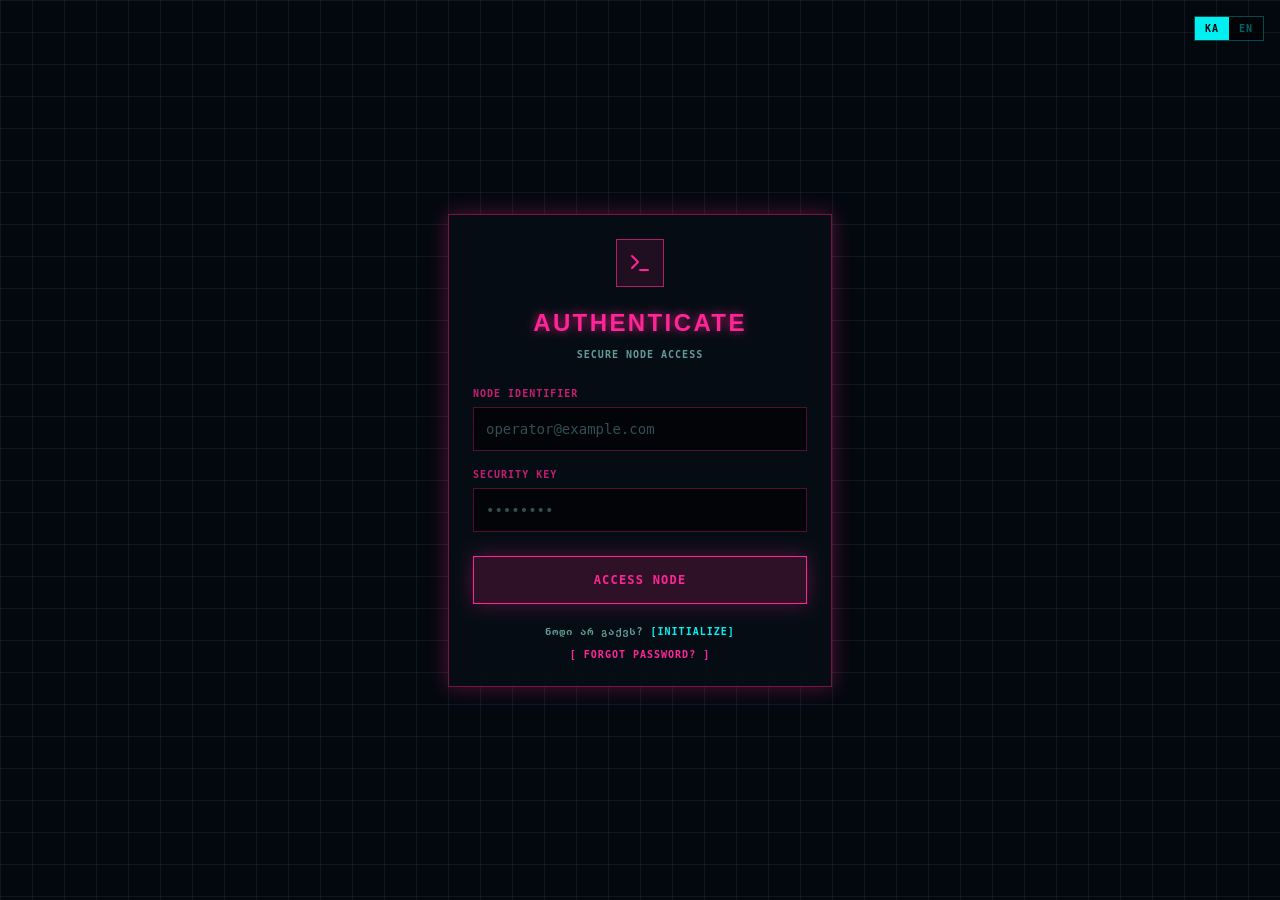
==== commit 1e349ad3: "Add files via upload" ====
--- a/index.html
+++ b/index.html
@@ -1,36 +1,231 @@
-<html class=""><head><style data-rc-order="prependQueue" data-rc-priority="-999" data-css-hash="a6oys8">a:where(.css-1enej14){color:var(--ant-color-link);text-decoration:var(--ant-link-decoration);background-color:transparent;outline:none;cursor:pointer;transition:color var(--ant-motion-duration-slow);-webkit-text-decoration-skip:objects;}a:where(.css-1enej14):hover{color:var(--ant-color-link-hover);}a:where(.css-1enej14):active{color:var(--ant-color-link-active);}a:where(.css-1enej14):active,a:where(.css-1enej14):hover{text-decoration:var(--ant-link-hover-decoration);outline:0;}a:where(.css-1enej14):focus{text-decoration:var(--ant-link-focus-decoration);outline:0;}a:where(.css-1enej14)[disabled]{color:var(--ant-color-text-disabled);cursor:not-allowed;}:where(.css-1enej14) a{color:var(--ant-color-link);text-decoration:var(--ant-link-decoration);background-color:transparent;outline:none;cursor:pointer;transition:color var(--ant-motion-duration-slow);-webkit-text-decoration-skip:objects;}:where(.css-1enej14) a:hover{color:var(--ant-color-link-hover);}:where(.css-1enej14) a:active{color:var(--ant-color-link-active);}:where(.css-1enej14) a:active,:where(.css-1enej14) a:hover{text-decoration:var(--ant-link-hover-decoration);outline:0;}:where(.css-1enej14) a:focus{text-decoration:var(--ant-link-focus-decoration);outline:0;}:where(.css-1enej14) a[disabled]{color:var(--ant-color-text-disabled);cursor:not-allowed;}:where(.css-1enej14).anticon{display:inline-flex;align-items:center;color:inherit;font-style:normal;line-height:0;text-align:center;text-transform:none;vertical-align:-0.125em;text-rendering:optimizeLegibility;-webkit-font-smoothing:antialiased;-moz-osx-font-smoothing:grayscale;}:where(.css-1enej14).anticon >*{line-height:1;}:where(.css-1enej14).anticon svg{display:inline-block;}:where(.css-1enej14).anticon .anticon .anticon-icon{display:block;}</style><style data-rc-order="prependQueue" data-rc-priority="-999" data-css-hash="ey8lgp">:where(.css-1enej14).ant-image-css-var{font-family:var(--ant-font-family);font-size:var(--ant-font-size);box-sizing:border-box;}:where(.css-1enej14).ant-image-css-var::before,:where(.css-1enej14).ant-image-css-var::after{box-sizing:border-box;}:where(.css-1enej14).ant-image-css-var [class^="ant-image"],:where(.css-1enej14).ant-image-css-var [class*=" ant-image"]{box-sizing:border-box;}:where(.css-1enej14).ant-image-css-var [class^="ant-image"]::before,:where(.css-1enej14).ant-image-css-var [class*=" ant-image"]::before,:where(.css-1enej14).ant-image-css-var [class^="ant-image"]::after,:where(.css-1enej14).ant-image-css-var [class*=" ant-image"]::after{box-sizing:border-box;}:where(.css-1enej14).ant-image{position:relative;display:inline-block;}:where(.css-1enej14).ant-image .ant-image-img{width:100%;height:auto;vertical-align:middle;}:where(.css-1enej14).ant-image .ant-image-img-placeholder{background-color:var(--ant-color-bg-container-disabled);background-image:url('[data-uri]');background-repeat:no-repeat;background-position:center center;background-size:30%;}:where(.css-1enej14).ant-image .ant-image-placeholder{position:absolute;inset:0;}:where(.css-1enej14).ant-image .ant-image-cover{position:absolute;inset:0;display:flex;align-items:center;justify-content:center;color:var(--ant-color-text-light-solid);background:rgba(0,0,0,0.3);cursor:pointer;opacity:0;transition:opacity var(--ant-motion-duration-slow);}:where(.css-1enej14).ant-image:hover .ant-image-cover{opacity:1;}:where(.css-1enej14).ant-image .ant-image-cover-top{inset:0 0 auto 0;justify-content:center;}:where(.css-1enej14).ant-image .ant-image-cover-bottom{inset:auto 0 0 0;justify-content:center;}:where(.css-1enej14).ant-image-preview{text-align:center;inset:0;position:fixed;user-select:none;z-index:var(--ant-image-z-index-popup);}:where(.css-1enej14).ant-image-preview .ant-image-preview-mask{inset:0;position:absolute;background:var(--ant-color-bg-mask);}:where(.css-1enej14).ant-image-preview .ant-image-preview-mask.ant-image-preview-mask-blur{backdrop-filter:blur(4px);}:where(.css-1enej14).ant-image-preview .ant-image-preview-mask.ant-image-preview-mask-hidden{display:none;}:where(.css-1enej14).ant-image-preview .ant-image-preview-body{position:absolute;inset:0;pointer-events:none;display:flex;align-items:center;justify-content:center;}:where(.css-1enej14).ant-image-preview .ant-image-preview-body >*{pointer-events:auto;}:where(.css-1enej14).ant-image-preview .ant-image-preview-img{max-width:100%;max-height:70%;vertical-align:middle;transform:scale3d(1, 1, 1);cursor:grab;transition:transform var(--ant-motion-duration-slow) var(--ant-motion-ease-out) 0s;}:where(.css-1enej14).ant-image-preview-moving .ant-image-preview-img{cursor:grabbing;}:where(.css-1enej14).ant-image-preview .ant-image-preview-close{position:absolute;color:var(--ant-color-text-light-solid);background-color:rgba(0,0,0,0.1);border-radius:50%;padding:var(--ant-padding-sm);outline:0;border:0;cursor:pointer;transition:all var(--ant-motion-duration-slow);display:flex;font-size:var(--ant-image-preview-operation-size);top:var(--ant-margin-sm);inset-inline-end:var(--ant-margin-sm);}:where(.css-1enej14).ant-image-preview .ant-image-preview-close:hover{background-color:rgba(0,0,0,0.2);}:where(.css-1enej14).ant-image-preview .ant-image-preview-close:active{background-color:rgba(0,0,0,0.1);}:where(.css-1enej14).ant-image-preview .ant-image-preview-switch{position:absolute;color:var(--ant-color-text-light-solid);background-color:rgba(0,0,0,0.1);border-radius:50%;padding:var(--ant-padding-sm);outline:0;border:0;cursor:pointer;transition:all var(--ant-motion-duration-slow);display:flex;font-size:var(--ant-image-preview-operation-size);top:50%;transform:translateY(-50%);}:where(.css-1enej14).ant-image-preview .ant-image-preview-switch:hover{background-color:rgba(0,0,0,0.2);}:where(.css-1enej14).ant-image-preview .ant-image-preview-switch:active{background-color:rgba(0,0,0,0.1);}:where(.css-1enej14).ant-image-preview .ant-image-preview-switch-disabled,:where(.css-1enej14).ant-image-preview .ant-image-preview-switch-disabled:hover,:where(.css-1enej14).ant-image-preview .ant-image-preview-switch-disabled:active{color:var(--ant-image-preview-operation-color-disabled);background:transparent;cursor:not-allowed;}:where(.css-1enej14).ant-image-preview .ant-image-preview-switch-prev{inset-inline-start:var(--ant-margin-sm);}:where(.css-1enej14).ant-image-preview .ant-image-preview-switch-next{inset-inline-end:var(--ant-margin-sm);}:where(.css-1enej14).ant-image-preview .ant-image-preview-footer{position:absolute;bottom:var(--ant-margin-xl);left:50%;display:flex;flex-direction:column;align-items:center;color:var(--ant-image-preview-operation-color);transform:translateX(-50%);gap:var(--ant-margin);}:where(.css-1enej14).ant-image-preview .ant-image-preview-actions{display:flex;gap:var(--ant-padding-sm);padding:0 var(--ant-padding-lg);background-color:rgba(0,0,0,0.1);border-radius:100px;font-size:var(--ant-image-preview-operation-size);}:where(.css-1enej14).ant-image-preview .ant-image-preview-actions-action{padding:var(--ant-padding-sm);cursor:pointer;transition:all var(--ant-motion-duration-slow);display:flex;}:where(.css-1enej14).ant-image-preview .ant-image-preview-actions-action:not(.ant-image-preview-actions-action-disabled):hover{color:var(--ant-image-preview-operation-hover-color);}:where(.css-1enej14).ant-image-preview .ant-image-preview-actions-action-disabled{color:var(--ant-image-preview-operation-color-disabled);cursor:not-allowed;}:where(.css-1enej14).ant-image-preview-fade{transition:opacity var(--ant-motion-duration-slow);}:where(.css-1enej14).ant-image-preview-fade-enter,:where(.css-1enej14).ant-image-preview-fade-appear{opacity:0;}:where(.css-1enej14).ant-image-preview-fade-enter .ant-image-preview-body,:where(.css-1enej14).ant-image-preview-fade-appear .ant-image-preview-body{transform:scale(0);}:where(.css-1enej14).ant-image-preview-fade-enter-active,:where(.css-1enej14).ant-image-preview-fade-appear-active{opacity:1;}:where(.css-1enej14).ant-image-preview-fade-enter-active .ant-image-preview-body,:where(.css-1enej14).ant-image-preview-fade-appear-active .ant-image-preview-body{transform:scale(1);transition:transform var(--ant-motion-duration-slow);}:where(.css-1enej14).ant-image-preview-fade-leave{opacity:1;}:where(.css-1enej14).ant-image-preview-fade-leave-active{opacity:0;}:where(.css-1enej14).ant-image-preview-fade-leave-active .ant-image-preview-body{transform:scale(0);transition:transform var(--ant-motion-duration-slow);}</style><style data-rc-order="prependQueue" data-rc-priority="-999" data-css-hash="fmkred" data-token-hash="css-var-root">.css-var-root{--ant-blue:#1677FF;--ant-purple:#722ED1;--ant-cyan:#13C2C2;--ant-green:#52C41A;--ant-magenta:#EB2F96;--ant-pink:#EB2F96;--ant-red:#F5222D;--ant-orange:#FA8C16;--ant-yellow:#FADB14;--ant-volcano:#FA541C;--ant-geekblue:#2F54EB;--ant-gold:#FAAD14;--ant-lime:#A0D911;--ant-color-primary:#1677ff;--ant-color-success:#52c41a;--ant-color-warning:#faad14;--ant-color-error:#ff4d4f;--ant-color-info:#1677ff;--ant-color-link:#1677ff;--ant-color-text-base:#000;--ant-color-bg-base:#fff;--ant-font-family:-apple-system, BlinkMacSystemFont, 'Segoe UI', Roboto, 'Helvetica Neue', Arial,
-'Noto Sans', sans-serif, 'Apple Color Emoji', 'Segoe UI Emoji', 'Segoe UI Symbol',
-'Noto Color Emoji';--ant-font-family-code:'SFMono-Regular', Consolas, 'Liberation Mono', Menlo, Courier, monospace;--ant-font-size:14px;--ant-line-width:1px;--ant-line-type:solid;--ant-motion-ease-out-circ:cubic-bezier(0.08, 0.82, 0.17, 1);--ant-motion-ease-in-out-circ:cubic-bezier(0.78, 0.14, 0.15, 0.86);--ant-motion-ease-out:cubic-bezier(0.215, 0.61, 0.355, 1);--ant-motion-ease-in-out:cubic-bezier(0.645, 0.045, 0.355, 1);--ant-motion-ease-out-back:cubic-bezier(0.12, 0.4, 0.29, 1.46);--ant-motion-ease-in-back:cubic-bezier(0.71, -0.46, 0.88, 0.6);--ant-motion-ease-in-quint:cubic-bezier(0.755, 0.05, 0.855, 0.06);--ant-motion-ease-out-quint:cubic-bezier(0.23, 1, 0.32, 1);--ant-border-radius:6px;--ant-size-unit:4px;--ant-size-step:4px;--ant-size-popup-arrow:16px;--ant-control-height:32px;--ant-z-index-base:0;--ant-z-index-popup-base:1000;--ant-opacity-image:1;--ant-blue-1:#e6f4ff;--ant-blue-2:#bae0ff;--ant-blue-3:#91caff;--ant-blue-4:#69b1ff;--ant-blue-5:#4096ff;--ant-blue-6:#1677ff;--ant-blue-7:#0958d9;--ant-blue-8:#003eb3;--ant-blue-9:#002c8c;--ant-blue-10:#001d66;--ant-purple-1:#f9f0ff;--ant-purple-2:#efdbff;--ant-purple-3:#d3adf7;--ant-purple-4:#b37feb;--ant-purple-5:#9254de;--ant-purple-6:#722ed1;--ant-purple-7:#531dab;--ant-purple-8:#391085;--ant-purple-9:#22075e;--ant-purple-10:#120338;--ant-cyan-1:#e6fffb;--ant-cyan-2:#b5f5ec;--ant-cyan-3:#87e8de;--ant-cyan-4:#5cdbd3;--ant-cyan-5:#36cfc9;--ant-cyan-6:#13c2c2;--ant-cyan-7:#08979c;--ant-cyan-8:#006d75;--ant-cyan-9:#00474f;--ant-cyan-10:#002329;--ant-green-1:#f6ffed;--ant-green-2:#d9f7be;--ant-green-3:#b7eb8f;--ant-green-4:#95de64;--ant-green-5:#73d13d;--ant-green-6:#52c41a;--ant-green-7:#389e0d;--ant-green-8:#237804;--ant-green-9:#135200;--ant-green-10:#092b00;--ant-magenta-1:#fff0f6;--ant-magenta-2:#ffd6e7;--ant-magenta-3:#ffadd2;--ant-magenta-4:#ff85c0;--ant-magenta-5:#f759ab;--ant-magenta-6:#eb2f96;--ant-magenta-7:#c41d7f;--ant-magenta-8:#9e1068;--ant-magenta-9:#780650;--ant-magenta-10:#520339;--ant-pink-1:#fff0f6;--ant-pink-2:#ffd6e7;--ant-pink-3:#ffadd2;--ant-pink-4:#ff85c0;--ant-pink-5:#f759ab;--ant-pink-6:#eb2f96;--ant-pink-7:#c41d7f;--ant-pink-8:#9e1068;--ant-pink-9:#780650;--ant-pink-10:#520339;--ant-red-1:#fff1f0;--ant-red-2:#ffccc7;--ant-red-3:#ffa39e;--ant-red-4:#ff7875;--ant-red-5:#ff4d4f;--ant-red-6:#f5222d;--ant-red-7:#cf1322;--ant-red-8:#a8071a;--ant-red-9:#820014;--ant-red-10:#5c0011;--ant-orange-1:#fff7e6;--ant-orange-2:#ffe7ba;--ant-orange-3:#ffd591;--ant-orange-4:#ffc069;--ant-orange-5:#ffa940;--ant-orange-6:#fa8c16;--ant-orange-7:#d46b08;--ant-orange-8:#ad4e00;--ant-orange-9:#873800;--ant-orange-10:#612500;--ant-yellow-1:#feffe6;--ant-yellow-2:#ffffb8;--ant-yellow-3:#fffb8f;--ant-yellow-4:#fff566;--ant-yellow-5:#ffec3d;--ant-yellow-6:#fadb14;--ant-yellow-7:#d4b106;--ant-yellow-8:#ad8b00;--ant-yellow-9:#876800;--ant-yellow-10:#614700;--ant-volcano-1:#fff2e8;--ant-volcano-2:#ffd8bf;--ant-volcano-3:#ffbb96;--ant-volcano-4:#ff9c6e;--ant-volcano-5:#ff7a45;--ant-volcano-6:#fa541c;--ant-volcano-7:#d4380d;--ant-volcano-8:#ad2102;--ant-volcano-9:#871400;--ant-volcano-10:#610b00;--ant-geekblue-1:#f0f5ff;--ant-geekblue-2:#d6e4ff;--ant-geekblue-3:#adc6ff;--ant-geekblue-4:#85a5ff;--ant-geekblue-5:#597ef7;--ant-geekblue-6:#2f54eb;--ant-geekblue-7:#1d39c4;--ant-geekblue-8:#10239e;--ant-geekblue-9:#061178;--ant-geekblue-10:#030852;--ant-gold-1:#fffbe6;--ant-gold-2:#fff1b8;--ant-gold-3:#ffe58f;--ant-gold-4:#ffd666;--ant-gold-5:#ffc53d;--ant-gold-6:#faad14;--ant-gold-7:#d48806;--ant-gold-8:#ad6800;--ant-gold-9:#874d00;--ant-gold-10:#613400;--ant-lime-1:#fcffe6;--ant-lime-2:#f4ffb8;--ant-lime-3:#eaff8f;--ant-lime-4:#d3f261;--ant-lime-5:#bae637;--ant-lime-6:#a0d911;--ant-lime-7:#7cb305;--ant-lime-8:#5b8c00;--ant-lime-9:#3f6600;--ant-lime-10:#254000;--ant-color-text:rgba(0,0,0,0.88);--ant-color-text-secondary:rgba(0,0,0,0.65);--ant-color-text-tertiary:rgba(0,0,0,0.45);--ant-color-text-quaternary:rgba(0,0,0,0.25);--ant-color-fill:rgba(0,0,0,0.15);--ant-color-fill-secondary:rgba(0,0,0,0.06);--ant-color-fill-tertiary:rgba(0,0,0,0.04);--ant-color-fill-quaternary:rgba(0,0,0,0.02);--ant-color-bg-solid:rgb(0,0,0);--ant-color-bg-solid-hover:rgba(0,0,0,0.75);--ant-color-bg-solid-active:rgba(0,0,0,0.95);--ant-color-bg-layout:#f5f5f5;--ant-color-bg-container:#ffffff;--ant-color-bg-elevated:#ffffff;--ant-color-bg-spotlight:rgba(0,0,0,0.85);--ant-color-bg-blur:transparent;--ant-color-border:#d9d9d9;--ant-color-border-disabled:#d9d9d9;--ant-color-border-secondary:#f0f0f0;--ant-color-primary-bg:#e6f4ff;--ant-color-primary-bg-hover:#bae0ff;--ant-color-primary-border:#91caff;--ant-color-primary-border-hover:#69b1ff;--ant-color-primary-hover:#4096ff;--ant-color-primary-active:#0958d9;--ant-color-primary-text-hover:#4096ff;--ant-color-primary-text:#1677ff;--ant-color-primary-text-active:#0958d9;--ant-color-success-bg:#f6ffed;--ant-color-success-bg-hover:#d9f7be;--ant-color-success-border:#b7eb8f;--ant-color-success-border-hover:#95de64;--ant-color-success-hover:#95de64;--ant-color-success-active:#389e0d;--ant-color-success-text-hover:#73d13d;--ant-color-success-text:#52c41a;--ant-color-success-text-active:#389e0d;--ant-color-error-bg:#fff2f0;--ant-color-error-bg-hover:#fff1f0;--ant-color-error-bg-filled-hover:#ffdfdc;--ant-color-error-bg-active:#ffccc7;--ant-color-error-border:#ffccc7;--ant-color-error-border-hover:#ffa39e;--ant-color-error-hover:#ff7875;--ant-color-error-active:#d9363e;--ant-color-error-text-hover:#ff7875;--ant-color-error-text:#ff4d4f;--ant-color-error-text-active:#d9363e;--ant-color-warning-bg:#fffbe6;--ant-color-warning-bg-hover:#fff1b8;--ant-color-warning-border:#ffe58f;--ant-color-warning-border-hover:#ffd666;--ant-color-warning-hover:#ffd666;--ant-color-warning-active:#d48806;--ant-color-warning-text-hover:#ffc53d;--ant-color-warning-text:#faad14;--ant-color-warning-text-active:#d48806;--ant-color-info-bg:#e6f4ff;--ant-color-info-bg-hover:#bae0ff;--ant-color-info-border:#91caff;--ant-color-info-border-hover:#69b1ff;--ant-color-info-hover:#69b1ff;--ant-color-info-active:#0958d9;--ant-color-info-text-hover:#4096ff;--ant-color-info-text:#1677ff;--ant-color-info-text-active:#0958d9;--ant-color-link-hover:#69b1ff;--ant-color-link-active:#0958d9;--ant-blue-hover:#4096ff;--ant-blue-active:#0958d9;--ant-purple-hover:#9254de;--ant-purple-active:#531dab;--ant-cyan-hover:#36cfc9;--ant-cyan-active:#08979c;--ant-green-hover:#73d13d;--ant-green-active:#389e0d;--ant-magenta-hover:#f759ab;--ant-magenta-active:#c41d7f;--ant-pink-hover:#f759ab;--ant-pink-active:#c41d7f;--ant-red-hover:#ff4d4f;--ant-red-active:#cf1322;--ant-orange-hover:#ffa940;--ant-orange-active:#d46b08;--ant-yellow-hover:#ffec3d;--ant-yellow-active:#d4b106;--ant-volcano-hover:#ff7a45;--ant-volcano-active:#d4380d;--ant-geekblue-hover:#597ef7;--ant-geekblue-active:#1d39c4;--ant-lime-hover:#bae637;--ant-lime-active:#7cb305;--ant-gold-hover:#ffc53d;--ant-gold-active:#d48806;--ant-color-bg-mask:rgba(0,0,0,0.45);--ant-color-white:#fff;--ant-font-size-sm:12px;--ant-font-size-lg:16px;--ant-font-size-xl:20px;--ant-font-size-heading-1:38px;--ant-font-size-heading-2:30px;--ant-font-size-heading-3:24px;--ant-font-size-heading-4:20px;--ant-font-size-heading-5:16px;--ant-line-height:1.5714285714285714;--ant-line-height-lg:1.5;--ant-line-height-sm:1.6666666666666667;--ant-font-height:22px;--ant-font-height-lg:24px;--ant-font-height-sm:20px;--ant-line-height-heading-1:1.2105263157894737;--ant-line-height-heading-2:1.2666666666666666;--ant-line-height-heading-3:1.3333333333333333;--ant-line-height-heading-4:1.4;--ant-line-height-heading-5:1.5;--ant-size-xxl:48px;--ant-size-xl:32px;--ant-size-lg:24px;--ant-size-md:20px;--ant-size-ms:16px;--ant-size:16px;--ant-size-sm:12px;--ant-size-xs:8px;--ant-size-xxs:4px;--ant-control-height-sm:24px;--ant-control-height-xs:16px;--ant-control-height-lg:40px;--ant-motion-duration-fast:0.1s;--ant-motion-duration-mid:0.2s;--ant-motion-duration-slow:0.3s;--ant-line-width-bold:2px;--ant-border-radius-xs:2px;--ant-border-radius-sm:4px;--ant-border-radius-lg:8px;--ant-border-radius-outer:4px;--ant-color-fill-content:rgba(0,0,0,0.06);--ant-color-fill-content-hover:rgba(0,0,0,0.15);--ant-color-fill-alter:rgba(0,0,0,0.02);--ant-color-bg-container-disabled:rgba(0,0,0,0.04);--ant-color-border-bg:#ffffff;--ant-color-split:rgba(5,5,5,0.06);--ant-color-text-placeholder:rgba(0,0,0,0.25);--ant-color-text-disabled:rgba(0,0,0,0.25);--ant-color-text-heading:rgba(0,0,0,0.88);--ant-color-text-label:rgba(0,0,0,0.65);--ant-color-text-description:rgba(0,0,0,0.45);--ant-color-text-light-solid:#fff;--ant-color-highlight:#ff4d4f;--ant-color-bg-text-hover:rgba(0,0,0,0.06);--ant-color-bg-text-active:rgba(0,0,0,0.15);--ant-color-icon:rgba(0,0,0,0.45);--ant-color-icon-hover:rgba(0,0,0,0.88);--ant-color-error-outline:rgba(255,38,5,0.06);--ant-color-warning-outline:rgba(255,215,5,0.1);--ant-font-size-icon:12px;--ant-line-width-focus:3px;--ant-control-outline-width:2px;--ant-control-interactive-size:16px;--ant-control-item-bg-hover:rgba(0,0,0,0.04);--ant-control-item-bg-active:#e6f4ff;--ant-control-item-bg-active-hover:#bae0ff;--ant-control-item-bg-active-disabled:rgba(0,0,0,0.15);--ant-control-tmp-outline:rgba(0,0,0,0.02);--ant-control-outline:rgba(5,145,255,0.1);--ant-font-weight-strong:600;--ant-opacity-loading:0.65;--ant-link-decoration:none;--ant-link-hover-decoration:none;--ant-link-focus-decoration:none;--ant-control-padding-horizontal:12px;--ant-control-padding-horizontal-sm:8px;--ant-padding-xxs:4px;--ant-padding-xs:8px;--ant-padding-sm:12px;--ant-padding:16px;--ant-padding-md:20px;--ant-padding-lg:24px;--ant-padding-xl:32px;--ant-padding-content-horizontal-lg:24px;--ant-padding-content-vertical-lg:16px;--ant-padding-content-horizontal:16px;--ant-padding-content-vertical:12px;--ant-padding-content-horizontal-sm:16px;--ant-padding-content-vertical-sm:8px;--ant-margin-xxs:4px;--ant-margin-xs:8px;--ant-margin-sm:12px;--ant-margin:16px;--ant-margin-md:20px;--ant-margin-lg:24px;--ant-margin-xl:32px;--ant-margin-xxl:48px;--ant-box-shadow:
-      0 6px 16px 0 rgba(0, 0, 0, 0.08),
-      0 3px 6px -4px rgba(0, 0, 0, 0.12),
-      0 9px 28px 8px rgba(0, 0, 0, 0.05)
-    ;--ant-box-shadow-secondary:
-      0 6px 16px 0 rgba(0, 0, 0, 0.08),
-      0 3px 6px -4px rgba(0, 0, 0, 0.12),
-      0 9px 28px 8px rgba(0, 0, 0, 0.05)
-    ;--ant-box-shadow-tertiary:
-      0 1px 2px 0 rgba(0, 0, 0, 0.03),
-      0 1px 6px -1px rgba(0, 0, 0, 0.02),
-      0 2px 4px 0 rgba(0, 0, 0, 0.02)
-    ;--ant-screen-xxl-max:1919px;--ant-screen-xxxl:1920px;--ant-screen-xxxl-min:1920px;--ant-box-shadow-popover-arrow:2px 2px 5px rgba(0, 0, 0, 0.05);--ant-box-shadow-card:
-      0 1px 2px -2px rgba(0,0,0,0.16),
-      0 3px 6px 0 rgba(0,0,0,0.12),
-      0 5px 12px 4px rgba(0,0,0,0.09)
-    ;--ant-box-shadow-drawer-right:
-      -6px 0 16px 0 rgba(0, 0, 0, 0.08),
-      -3px 0 6px -4px rgba(0, 0, 0, 0.12),
-      -9px 0 28px 8px rgba(0, 0, 0, 0.05)
-    ;--ant-box-shadow-drawer-left:
-      6px 0 16px 0 rgba(0, 0, 0, 0.08),
-      3px 0 6px -4px rgba(0, 0, 0, 0.12),
-      9px 0 28px 8px rgba(0, 0, 0, 0.05)
-    ;--ant-box-shadow-drawer-up:
-      0 6px 16px 0 rgba(0, 0, 0, 0.08),
-      0 3px 6px -4px rgba(0, 0, 0, 0.12),
-      0 9px 28px 8px rgba(0, 0, 0, 0.05)
-    ;--ant-box-shadow-drawer-down:
-      0 -6px 16px 0 rgba(0, 0, 0, 0.08),
-      0 -3px 6px -4px rgba(0, 0, 0, 0.12),
-      0 -9px 28px 8px rgba(0, 0, 0, 0.05)
-    ;--ant-box-shadow-tabs-overflow-left:inset 10px 0 8px -8px rgba(0, 0, 0, 0.08);--ant-box-shadow-tabs-overflow-right:inset -10px 0 8px -8px rgba(0, 0, 0, 0.08);--ant-box-shadow-tabs-overflow-top:inset 0 10px 8px -8px rgba(0, 0, 0, 0.08);--ant-box-shadow-tabs-overflow-bottom:inset 0 -10px 8px -8px rgba(0, 0, 0, 0.08);}</style><style data-rc-order="prependQueue" data-rc-priority="-999" data-css-hash="ixyonl" data-token-hash="css-var-root">.css-var-root.ant-image-css-var{--ant-image-z-index-popup:1080;--ant-image-preview-operation-color:rgba(255,255,255,0.65);--ant-image-preview-operation-hover-color:rgba(255,255,255,0.85);--ant-image-preview-operation-color-disabled:rgba(255,255,255,0.25);--ant-image-preview-operation-size:18px;}</style><link rel="stylesheet" href="/_next/static/chunks/04dt9~~_c8v5s.css" data-precedence="next"><link rel="stylesheet" href="/_next/static/chunks/090a6r7kb8eqn.css" data-precedence="next"><link rel="stylesheet" href="/_next/static/chunks/0fghvi7vx5udo.css" data-precedence="next"><link rel="stylesheet" href="/_next/static/chunks/0tjlo5.08~sm_.css" data-precedence="next"><link rel="stylesheet" href="/_next/static/chunks/0t8uey8w_hd3c.css" data-precedence="next"><link rel="preload" as="script" fetchpriority="low" href="/_next/static/chunks/09m28z2r~.w8j.js"><script async="" src="https://static.ads-twitter.com/uwt.js"></script><script async="" src="https://connect.facebook.net/en_US/fbevents.js"></script><script src="/_next/static/chunks/16rmwuk.q6kce.js" async=""></script><script src="/_next/static/chunks/155bi7ep2xvb5.js" async=""></script><script src="/_next/static/chunks/0.tq3hqv052nt.js" async=""></script><script src="/_next/static/chunks/turbopack-0ecgschtaudos.js" async=""></script><script src="/_next/static/chunks/0514pcijmsasy.js" async=""></script><script src="/_next/static/chunks/12lp94j-.c_mt.js" async=""></script><script src="/_next/static/chunks/0jpn43~1tadgx.js" async=""></script><script src="/_next/static/chunks/07b~lfkhc7~f6.js" async=""></script><script src="/_next/static/chunks/0li9mgra_8nfx.js" async=""></script><script src="/_next/static/chunks/06jljm--ci~tu.js" async=""></script><script src="/_next/static/chunks/0o_e~241j7s70.js" async=""></script><script src="/_next/static/chunks/00txjv18y81xp.js" async=""></script><script src="/_next/static/chunks/0v0ixs97.v7n5.js" async=""></script><script src="/_next/static/chunks/03fg85j1c363f.js" async=""></script><script src="/_next/static/chunks/0yqs7g~fkgxvh.js" async=""></script><script src="/_next/static/chunks/06ckeshtm0g8~.js" async=""></script><link rel="preload" href="https://fonts.googleapis.com/css2?family=Inter:ital,opsz,wght@0,14..32,100..900;1,14..32,100..900&amp;display=swap" as="style"><link rel="preload" href="https://fonts.googleapis.com/css2?family=Fragment+Mono&amp;family=Inter:ital,opsz,wght@0,14..32,100..900;1,14..32,100..900&amp;display=swap" as="style"><link rel="preload" href="/_next/static/chunks/0a21ve5v9f8f~.css" as="style"><link rel="preload" href="/global/fbq.js" as="script"><link rel="preload" href="/global/twq.js" as="script"><link rel="icon" href="/global/favicons/mainDSGN.svg" type="image/svg+xml"><link rel="preconnect" href="https://fonts.googleapis.com"><link rel="preconnect" href="https://fonts.gstatic.com" crossorigin=""><link href="https://fonts.googleapis.com/css2?family=Inter:ital,opsz,wght@0,14..32,100..900;1,14..32,100..900&amp;display=swap" rel="stylesheet"><link href="https://fonts.googleapis.com/css2?family=Fragment+Mono&amp;family=Inter:ital,opsz,wght@0,14..32,100..900;1,14..32,100..900&amp;display=swap" rel="stylesheet"><script src="/_next/static/chunks/03~yq9q893hmn.js" nomodule=""></script><script src="/_next/static/chunks/0gtqnwqp2jd2_.js"></script><script src="/_next/static/chunks/0pui-sg~t8d6m.js"></script><script src="/_next/static/chunks/136wspufxw6fc.js"></script><script src="/_next/static/chunks/0byi9c1kdhku2.js"></script><script src="/_next/static/chunks/0ken8slo0v18w.js"></script><script src="/_next/static/chunks/18cloo-66hz_w.js"></script><link rel="preload" href="/_next/static/chunks/0t8uey8w_hd3c.css" as="style"><script src="/_next/static/chunks/0ken8slo0v18w.js" async=""></script><script src="/_next/static/chunks/18cloo-66hz_w.js" async=""></script><meta charset="utf-8"><meta name="viewport" content="width=device-width, initial-scale=1, maximum-scale=1"><meta name="theme-color" content="#1C88FF"><title>Kagerex | Decentralized Web3 Gambling Site with Provable Trust</title><meta name="description" content="Kagerex runs as a decentralized casino powered by on-chain logic, provably fair play, and active for crypto users since 2017."><meta name="keywords" content="keywords"></head><body class="mainDSGN"><div hidden=""></div><style>#nprogress{pointer-events:none}#nprogress .bar{background:var(--primary-accent);position:fixed;z-index:1000;top: 0;left:0;width:100%;height:3px}#nprogress .peg{display:block;position:absolute;right:0;width:100px;height:100%;box-shadow:0 0 10px var(--primary-accent),0 0 5px var(--primary-accent);opacity:1;-webkit-transform:rotate(3deg) translate(0px,-4px);-ms-transform:rotate(3deg) translate(0px,-4px);transform:rotate(3deg) translate(0px,-4px)}#nprogress .spinner{display:block;position:fixed;z-index:1000;top: 15px;right:15px}#nprogress .spinner-icon{width:18px;height:18px;box-sizing:border-box;border:2px solid transparent;border-top-color:var(--primary-accent);border-left-color:var(--primary-accent);border-radius:50%;-webkit-animation:nprogress-spinner 400ms linear infinite;animation:nprogress-spinner 400ms linear infinite}.nprogress-custom-parent{overflow:hidden;position:relative}.nprogress-custom-parent #nprogress .bar,.nprogress-custom-parent #nprogress .spinner{position:absolute}@-webkit-keyframes nprogress-spinner{0%{-webkit-transform:rotate(0deg)}100%{-webkit-transform:rotate(360deg)}}@keyframes nprogress-spinner{0%{transform:rotate(0deg)}100%{transform:rotate(360deg)}}</style><!--$--><!--/$--><script src="/_next/static/chunks/09m28z2r~.w8j.js" id="_R_" async=""></script><script>(self.__next_f=self.__next_f||[]).push([0])</script><script>self.__next_f.push([1,"1:\"$Sreact.fragment\"\n2:I[818421,[\"/_next/static/chunks/0514pcijmsasy.js\",\"/_next/static/chunks/12lp94j-.c_mt.js\"],\"default\"]\n3:I[339756,[\"/_next/static/chunks/0514pcijmsasy.js\",\"/_next/static/chunks/12lp94j-.c_mt.js\"],\"default\"]\n4:I[837457,[\"/_next/static/chunks/0514pcijmsasy.js\",\"/_next/static/chunks/12lp94j-.c_mt.js\"],\"default\"]\n5:I[657390,[\"/_next/static/chunks/0514pcijmsasy.js\",\"/_next/static/chunks/12lp94j-.c_mt.js\",\"/_next/static/chunks/0jpn43~1tadgx.js\",\"/_next/static/chunks/07b~lfkhc7~f6.js\",\"/_next/static/chunks/0li9mgra_8nfx.js\"],\"default\"]\n6:I[479520,[\"/_next/static/chunks/0514pcijmsasy.js\",\"/_next/static/chunks/12lp94j-.c_mt.js\",\"/_next/static/chunks/06jljm--ci~tu.js\"],\"\"]\n7:I[347257,[\"/_next/static/chunks/0514pcijmsasy.js\",\"/_next/static/chunks/12lp94j-.c_mt.js\"],\"ClientPageRoot\"]\n8:I[987951,[\"/_next/static/chunks/0514pcijmsasy.js\",\"/_next/static/chunks/12lp94j-.c_mt.js\",\"/_next/static/chunks/06jljm--ci~tu.js\",\"/_next/static/chunks/0o_e~241j7s70.js\",\"/_next/static/chunks/07b~lfkhc7~f6.js\",\"/_next/static/chunks/00txjv18y81xp.js\",\"/_next/static/chunks/0v0ixs97.v7n5.js\",\"/_next/static/chunks/03fg85j1c363f.js\",\"/_next/static/chunks/0li9mgra_8nfx.js\",\"/_next/static/chunks/0yqs7g~fkgxvh.js\"],\"default\"]\nb:I[897367,[\"/_next/static/chunks/0514pcijmsasy.js\",\"/_next/static/chunks/12lp94j-.c_mt.js\"],\"OutletBoundary\"]\nc:\"$Sreact.suspense\"\ne:I[897367,[\"/_next/static/chunks/0514pcijmsasy.js\",\"/_next/static/chunks/12lp94j-.c_mt.js\"],\"ViewportBoundary\"]\n10:I[897367,[\"/_next/static/chunks/0514pcijmsasy.js\",\"/_next/static/chunks/12lp94j-.c_mt.js\"],\"MetadataBoundary\"]\n12:I[715750,[\"/_next/static/chunks/0514pcijmsasy.js\",\"/_next/static/chunks/12lp94j-.c_mt.js\",\"/_next/static/chunks/06ckeshtm0g8~.js\",\"/_next/static/chunks/07b~lfkhc7~f6.js\",\"/_next/static/chunks/0li9mgra_8nfx.js\"],\"default\"]\n:HL[\"/_next/static/chunks/04dt9~~_c8v5s.css\",\"style\"]\n:HL[\"/_next/static/chunks/090a6r7kb8eqn.css\",\"style\"]\n:HL[\"/_next/static/chunks/0fghvi7vx5udo.css\",\"style\"]\n:HL[\"/_next/static/chunks/0tjlo5.08~sm_.css\",\"style\"]\n:HL[\"https://fonts.googleapis.com/css2?family=Inter:ital,opsz,wght@0,14..32,100..900;1,14..32,100..900\u0026display=swap\",\"style\"]\n:HL[\"https://fonts.googleapis.com/css2?family=Fragment+Mono\u0026family=Inter:ital,opsz,wght@0,14..32,100..900;1,14..32,100..900\u0026display=swap\",\"style\"]\n:HL[\"/_next/static/chunks/0a21ve5v9f8f~.css\",\"style\"]\n"])</script><script>self.__next_f.push([1,"0:{\"P\":null,\"c\":[\"\",\"\"],\"q\":\"\",\"i\":false,\"f\":[[[\"\",{\"children\":[\"(landing)\",{\"children\":[\"__PAGE__\",{}]}]},\"$undefined\",\"$undefined\",16],[[\"$\",\"$1\",\"c\",{\"children\":[[[\"$\",\"link\",\"0\",{\"rel\":\"stylesheet\",\"href\":\"/_next/static/chunks/04dt9~~_c8v5s.css\",\"precedence\":\"next\",\"crossOrigin\":\"$undefined\",\"nonce\":\"$undefined\"}],[\"$\",\"script\",\"script-0\",{\"src\":\"/_next/static/chunks/0514pcijmsasy.js\",\"async\":true,\"nonce\":\"$undefined\"}],[\"$\",\"script\",\"script-1\",{\"src\":\"/_next/static/chunks/12lp94j-.c_mt.js\",\"async\":true,\"nonce\":\"$undefined\"}]],[\"$\",\"html\",null,{\"children\":[[\"$\",\"head\",null,{\"children\":[[\"$\",\"link\",null,{\"rel\":\"icon\",\"href\":\"/global/favicons/mainDSGN.svg\",\"type\":\"image/svg+xml\"}],[\"$\",\"link\",null,{\"rel\":\"preconnect\",\"href\":\"https://fonts.googleapis.com\"}],[\"$\",\"link\",null,{\"rel\":\"preconnect\",\"href\":\"https://fonts.gstatic.com\",\"crossOrigin\":\"\"}],[\"$\",\"link\",null,{\"href\":\"https://fonts.googleapis.com/css2?family=Inter:ital,opsz,wght@0,14..32,100..900;1,14..32,100..900\u0026display=swap\",\"rel\":\"stylesheet\"}],[\"$\",\"link\",null,{\"href\":\"https://fonts.googleapis.com/css2?family=Fragment+Mono\u0026family=Inter:ital,opsz,wght@0,14..32,100..900;1,14..32,100..900\u0026display=swap\",\"rel\":\"stylesheet\"}]]}],[\"$\",\"body\",null,{\"className\":\"langLoading authLoading mainDSGN\",\"children\":[[\"$\",\"$L2\",null,{\"showSpinner\":false,\"color\":\"var(--primary-accent)\",\"crawlSpeed\":300,\"height\":3,\"easing\":\"ease\",\"speed\":300,\"zIndex\":1000}],[\"$\",\"$L3\",null,{\"parallelRouterKey\":\"children\",\"error\":\"$undefined\",\"errorStyles\":\"$undefined\",\"errorScripts\":\"$undefined\",\"template\":[\"$\",\"$L4\",null,{}],\"templateStyles\":\"$undefined\",\"templateScripts\":\"$undefined\",\"notFound\":[[\"$\",\"$L5\",null,{}],[[\"$\",\"link\",\"0\",{\"rel\":\"stylesheet\",\"href\":\"/_next/static/chunks/0a21ve5v9f8f~.css\",\"precedence\":\"next\",\"crossOrigin\":\"$undefined\",\"nonce\":\"$undefined\"}],[\"$\",\"link\",\"1\",{\"rel\":\"stylesheet\",\"href\":\"/_next/static/chunks/0tjlo5.08~sm_.css\",\"precedence\":\"next\",\"crossOrigin\":\"$undefined\",\"nonce\":\"$undefined\"}]]],\"forbidden\":\"$undefined\",\"unauthorized\":\"$undefined\"}]]}]]}]]}],{\"children\":[[\"$\",\"$1\",\"c\",{\"children\":[[[\"$\",\"script\",\"script-0\",{\"src\":\"/_next/static/chunks/06jljm--ci~tu.js\",\"async\":true,\"nonce\":\"$undefined\"}]],[[\"$\",\"$L6\",null,{\"src\":\"/global/fbq.js\"}],[\"$\",\"$L6\",null,{\"src\":\"/global/twq.js\"}],[\"$\",\"$L3\",null,{\"parallelRouterKey\":\"children\",\"error\":\"$undefined\",\"errorStyles\":\"$undefined\",\"errorScripts\":\"$undefined\",\"template\":[\"$\",\"$L4\",null,{}],\"templateStyles\":\"$undefined\",\"templateScripts\":\"$undefined\",\"notFound\":[[\"$\",\"$L5\",null,{}],[[\"$\",\"link\",\"0\",{\"rel\":\"stylesheet\",\"href\":\"/_next/static/chunks/0a21ve5v9f8f~.css\",\"precedence\":\"next\",\"crossOrigin\":\"$undefined\",\"nonce\":\"$undefined\"}],[\"$\",\"link\",\"1\",{\"rel\":\"stylesheet\",\"href\":\"/_next/static/chunks/0tjlo5.08~sm_.css\",\"precedence\":\"next\",\"crossOrigin\":\"$undefined\",\"nonce\":\"$undefined\"}]]],\"forbidden\":\"$undefined\",\"unauthorized\":\"$undefined\"}]]]}],{\"children\":[[\"$\",\"$1\",\"c\",{\"children\":[[\"$\",\"$L7\",null,{\"Component\":\"$8\",\"serverProvidedParams\":{\"searchParams\":{},\"params\":{},\"promises\":[\"$@9\",\"$@a\"]}}],[[\"$\",\"link\",\"0\",{\"rel\":\"stylesheet\",\"href\":\"/_next/static/chunks/090a6r7kb8eqn.css\",\"precedence\":\"next\",\"crossOrigin\":\"$undefined\",\"nonce\":\"$undefined\"}],[\"$\",\"link\",\"1\",{\"rel\":\"stylesheet\",\"href\":\"/_next/static/chunks/0fghvi7vx5udo.css\",\"precedence\":\"next\",\"crossOrigin\":\"$undefined\",\"nonce\":\"$undefined\"}],[\"$\",\"link\",\"2\",{\"rel\":\"stylesheet\",\"href\":\"/_next/static/chunks/0tjlo5.08~sm_.css\",\"precedence\":\"next\",\"crossOrigin\":\"$undefined\",\"nonce\":\"$undefined\"}],[\"$\",\"script\",\"script-0\",{\"src\":\"/_next/static/chunks/0o_e~241j7s70.js\",\"async\":true,\"nonce\":\"$undefined\"}],[\"$\",\"script\",\"script-1\",{\"src\":\"/_next/static/chunks/07b~lfkhc7~f6.js\",\"async\":true,\"nonce\":\"$undefined\"}],[\"$\",\"script\",\"script-2\",{\"src\":\"/_next/static/chunks/00txjv18y81xp.js\",\"async\":true,\"nonce\":\"$undefined\"}],[\"$\",\"script\",\"script-3\",{\"src\":\"/_next/static/chunks/0v0ixs97.v7n5.js\",\"async\":true,\"nonce\":\"$undefined\"}],[\"$\",\"script\",\"script-4\",{\"src\":\"/_next/static/chunks/03fg85j1c363f.js\",\"async\":true,\"nonce\":\"$undefined\"}],[\"$\",\"script\",\"script-5\",{\"src\":\"/_next/static/chunks/0li9mgra_8nfx.js\",\"async\":true,\"nonce\":\"$undefined\"}],[\"$\",\"script\",\"script-6\",{\"src\":\"/_next/static/chunks/0yqs7g~fkgxvh.js\",\"async\":true,\"nonce\":\"$undefined\"}]],[\"$\",\"$Lb\",null,{\"children\":[\"$\",\"$c\",null,{\"name\":\"Next.MetadataOutlet\",\"children\":\"$@d\"}]}]]}],{},null,false,null]},null,false,null]},null,false,null],[\"$\",\"$1\",\"h\",{\"children\":[null,[\"$\",\"$Le\",null,{\"children\":\"$Lf\"}],[\"$\",\"div\",null,{\"hidden\":true,\"children\":[\"$\",\"$L10\",null,{\"children\":[\"$\",\"$c\",null,{\"name\":\"Next.Metadata\",\"children\":\"$L11\"}]}]}],null]}],false]],\"m\":\"$undefined\",\"G\":[\"$12\",[[\"$\",\"link\",\"0\",{\"rel\":\"stylesheet\",\"href\":\"/_next/static/chunks/04dt9~~_c8v5s.css\",\"precedence\":\"next\",\"crossOrigin\":\"$undefined\",\"nonce\":\"$undefined\"}],[\"$\",\"link\",\"1\",{\"rel\":\"stylesheet\",\"href\":\"/_next/static/chunks/0a21ve5v9f8f~.css\",\"precedence\":\"next\",\"crossOrigin\":\"$undefined\",\"nonce\":\"$undefined\"}],[\"$\",\"link\",\"2\",{\"rel\":\"stylesheet\",\"href\":\"/_next/static/chunks/0tjlo5.08~sm_.css\",\"precedence\":\"next\",\"crossOrigin\":\"$undefined\",\"nonce\":\"$undefined\"}]]],\"S\":true,\"h\":null,\"s\":\"$undefined\",\"l\":\"$undefined\",\"p\":\"$undefined\",\"d\":\"$undefined\",\"b\":\"nOmI3RqFmfXF0jqS12UFv\"}\n"])</script><script>self.__next_f.push([1,"9:{}\na:\"$0:f:0:1:1:children:1:children:0:props:children:0:props:serverProvidedParams:params\"\n"])</script><script>self.__next_f.push([1,"f:[[\"$\",\"meta\",\"0\",{\"charSet\":\"utf-8\"}],[\"$\",\"meta\",\"1\",{\"name\":\"viewport\",\"content\":\"width=device-width, initial-scale=1, maximum-scale=1\"}],[\"$\",\"meta\",\"2\",{\"name\":\"theme-color\",\"content\":\"#1C88FF\"}]]\n"])</script><script>self.__next_f.push([1,"d:null\n11:[[\"$\",\"title\",\"0\",{\"children\":\"Kagerex | Decentralized Web3 Gambling Site with Provable Trust\"}],[\"$\",\"meta\",\"1\",{\"name\":\"description\",\"content\":\"Kagerex runs as a decentralized casino powered by on-chain logic, provably fair play, and active for crypto users since 2017.\"}],[\"$\",\"meta\",\"2\",{\"name\":\"keywords\",\"content\":\"keywords\"}]]\n"])</script><script defer="" src="https://static.cloudflareinsights.com/beacon.min.js/v833ccba57c9e4d2798f2e76cebdd09a11778172276447" integrity="sha512-57MDmcccJXYtNnH+ZiBwzC4jb2rvgVCEokYN+L/nLlmO8rfYT/gIpW2A569iJ/3b+0UEasghjuZH/ma3wIs/EQ==" data-cf-beacon="{&quot;version&quot;:&quot;2024.11.0&quot;,&quot;token&quot;:&quot;588e9af1c41641748b696fe30177bc95&quot;,&quot;r&quot;:1,&quot;server_timing&quot;:{&quot;name&quot;:{&quot;cfCacheStatus&quot;:true,&quot;cfEdge&quot;:true,&quot;cfExtPri&quot;:true,&quot;cfL4&quot;:true,&quot;cfOrigin&quot;:true,&quot;cfSpeedBrain&quot;:true},&quot;location_startswith&quot;:null}}" crossorigin="anonymous"></script>
-<script src="/global/fbq.js" data-nscript="afterInteractive"></script><script src="/global/twq.js" data-nscript="afterInteractive"></script><next-route-announcer style="position: absolute;"></next-route-announcer><div class="home-module-scss-module__7j9g1q__main2"><div class="HomeHeader-module-scss-module__oQBdCa__mainFiller"></div><div class="HomeHeader-module-scss-module__oQBdCa__mainOver2"><div class="HomeHeader-module-scss-module__oQBdCa__main2 HomeHeader-module-scss-module__oQBdCa__land"><div class="HomeHeader-module-scss-module__oQBdCa__mainBlur"></div><div class="HomeHeader-module-scss-module__oQBdCa__left"><div class="HomeHeader-module-scss-module__oQBdCa__logo"><svg width="24" height="24" viewBox="0 0 24 24" fill="none" xmlns="http://www.w3.org/2000/svg"><path fill-rule="evenodd" clip-rule="evenodd" d="M15.0754 0.892254C14.1562 1.09456 13.2855 1.75321 12.7371 2.66075C12.4727 3.09856 12.2548 3.76799 12.1762 4.38395C12.1162 4.85456 12.1544 5.95547 12.2646 6.93118C12.3598 7.77373 12.428 8.59137 12.4051 8.61399C12.3871 8.63182 12.3809 8.60983 12.2075 7.91004C11.6546 5.67756 11.3364 4.78438 10.8159 4.00379C10.0259 2.819 8.61224 2.11786 7.29719 2.25869C6.49052 2.34507 5.80888 2.65105 5.29687 3.1566C4.70568 3.74034 4.45506 4.33456 4.32255 5.46661C4.2527 6.06333 4.10051 6.44069 3.78794 6.79221C3.73273 6.85428 3.4736 7.06325 3.21209 7.25661C2.27727 7.94772 1.91452 8.42963 1.75932 9.18664C1.68028 9.57207 1.70895 10.256 1.81944 10.6208C1.97797 11.1442 2.39892 11.8011 2.8325 12.2016C3.75683 13.0553 5.07114 13.5106 6.22931 13.3783C6.92449 13.2988 7.93914 12.9717 9.34067 12.3753C10.6201 11.8308 11.3428 11.5485 11.3753 11.5805C11.3988 11.6038 10.7756 12.2266 10.4236 12.5317C10.239 12.6917 9.92329 12.9572 9.72197 13.1218C8.18525 14.3782 7.3172 15.3455 6.70914 16.4789C5.80824 18.1583 5.34373 20.5435 5.68253 21.7507C5.77923 22.0953 5.93766 22.3689 6.1719 22.596C6.50833 22.9221 6.98462 23.1294 7.42726 23.1423C7.78183 23.1527 7.91294 23.0367 7.96629 22.6652C8.00442 22.3998 7.97096 22.0742 7.83338 21.3717C7.37629 19.0371 7.48509 17.6148 8.23396 16.1357C8.68234 15.2501 9.18839 14.6198 10.1768 13.7159C10.9504 13.0084 11.4457 12.5305 11.7533 12.1947C11.886 12.0499 11.9945 11.9415 11.9944 11.9538C11.9943 11.997 11.8434 12.5315 11.6473 13.184C11.1991 14.6745 11.0711 15.3782 11.0699 16.3584C11.0689 17.2076 11.1835 17.8216 11.4635 18.4668C11.9707 19.6355 12.873 20.4919 13.9843 20.8593C14.6399 21.076 15.5252 21.0652 16.1004 20.8333C16.6618 20.607 17.0193 20.2829 17.5981 19.4757C17.9733 18.9525 18.1463 18.767 18.4113 18.6039C18.6867 18.4345 18.8783 18.3682 19.4222 18.2543C20.3144 18.0675 20.7547 17.8527 21.248 17.3637C22.1333 16.4861 22.3879 15.0807 21.8644 13.9619C21.4741 13.1279 20.5923 12.3664 19.4679 11.8926C18.7007 11.5692 17.8334 11.3704 16.0973 11.1196C14.7039 10.9184 14.2213 10.8402 14.2213 10.8158C14.2213 10.7863 14.8724 10.7623 16.2345 10.7416C18.3944 10.7087 19.2615 10.5724 20.1714 10.1225C20.7147 9.85395 21.1551 9.51192 21.4901 9.09857C22.0789 8.37186 22.3521 7.57108 22.2723 6.80537C22.2305 6.40412 22.1732 6.2048 21.9989 5.85505C21.8734 5.60311 21.7975 5.49727 21.5826 5.27424C21.2575 4.93691 20.9474 4.72908 20.2561 4.38534C19.5985 4.0583 19.2952 3.86548 18.9937 3.58279C18.7041 3.31123 18.5653 3.13368 18.2796 2.66934C17.9722 2.16963 17.8026 1.9503 17.5077 1.67074C17.1075 1.29139 16.6822 1.03743 16.2498 0.919692C15.9957 0.850509 15.3351 0.835058 15.0754 0.892254Z" fill="url(#7477380334112211449)"></path><defs><linearGradient id="7477380334112211449" x1="12.0002" y1="0.857227" x2="12.0002" y2="23.1429" gradientUnits="userSpaceOnUse"><stop stop-color="#3C98FF"></stop><stop offset="1" stop-color="#197EF0"></stop></linearGradient></defs></svg><div class="HomeHeader-module-scss-module__oQBdCa__logoName">Kagerex.<span>com</span></div></div><div class="HomeHeader-module-scss-module__oQBdCa__navs"><div class="HomeHeader-module-scss-module__oQBdCa__navButton HomeHeader-module-scss-module__oQBdCa__active"><div class="HomeHeader-module-scss-module__oQBdCa__navButtonBg"><div class="HomeHeader-module-scss-module__oQBdCa__navButtonBgCont"></div></div><svg class="HomeHeader-module-scss-module__oQBdCa__navIcon" width="16" height="16" viewBox="0 0 16 16" fill="none" xmlns="http://www.w3.org/2000/svg"><path fill-rule="evenodd" clip-rule="evenodd" d="M7.6515 0.890868C7.8797 0.829082 8.12022 0.829082 8.34842 0.890868C8.61334 0.962595 8.83637 1.1377 9.01437 1.27745C10.55 2.48304 12.0951 3.67644 13.6375 4.87337C13.8885 5.06823 14.1098 5.2399 14.2746 5.46277C14.4193 5.65836 14.527 5.8787 14.5926 6.11297C14.6673 6.37991 14.667 6.65992 14.6667 6.97775C14.6649 8.61594 14.6666 10.2541 14.6666 11.8923C14.6666 12.2438 14.6667 12.5469 14.6462 12.7966C14.6247 13.0602 14.5772 13.3223 14.4486 13.5746C14.2569 13.9509 13.9509 14.2569 13.5746 14.4486C13.3224 14.5772 13.0602 14.6247 12.7966 14.6462C12.2623 14.6899 11.7203 14.6664 11.1845 14.6666C11.1051 14.6667 11.0103 14.6667 10.9267 14.6599C10.8299 14.652 10.6913 14.6317 10.546 14.5576C10.3578 14.4618 10.2048 14.3088 10.109 14.1206C10.0349 13.9753 10.0146 13.8367 10.0067 13.7398C9.99989 13.6563 9.99993 13.5615 9.99996 13.482L10.0052 9.75121C10.0057 9.37737 10.006 9.19045 9.93341 9.04763C9.86956 8.92202 9.76755 8.81986 9.64202 8.75583C9.49931 8.68304 9.31239 8.68304 8.93855 8.68304H7.07197C6.69909 8.68304 6.51264 8.68304 6.37014 8.75557C6.24479 8.81938 6.14283 8.92119 6.07884 9.04645C6.00611 9.18885 6.00584 9.3753 6.00531 9.74818L5.99997 13.482C6 13.5615 6.00003 13.6563 5.99321 13.7398C5.9853 13.8367 5.965 13.9753 5.89097 14.1206C5.7951 14.3088 5.64211 14.4618 5.45395 14.5576C5.30866 14.6317 5.16999 14.652 5.07318 14.6599C4.98964 14.6667 4.8948 14.6667 4.8154 14.6666C4.2796 14.6664 3.73762 14.6899 3.20328 14.6462C2.93971 14.6247 2.67757 14.5772 2.42531 14.4486C2.04899 14.2569 1.74303 13.9509 1.55128 13.5746C1.42275 13.3223 1.37521 13.0602 1.35367 12.7966C1.33327 12.5469 1.33328 12.2437 1.33329 11.8923C1.33329 10.2541 1.33502 8.61593 1.33325 6.97774C1.3329 6.65992 1.3326 6.37991 1.40732 6.11297C1.4729 5.8787 1.58066 5.65836 1.72532 5.46277C1.89016 5.2399 2.11137 5.06823 2.36246 4.87338C3.90475 3.67649 5.45003 2.48302 6.98555 1.27745C7.16356 1.1377 7.38659 0.962595 7.6515 0.890868Z" fill="currentColor"></path></svg><span>Home</span></div><div class="HomeHeader-module-scss-module__oQBdCa__navButton"><div class="HomeHeader-module-scss-module__oQBdCa__navButtonBg"><div class="HomeHeader-module-scss-module__oQBdCa__navButtonBgCont"></div></div><svg class="HomeHeader-module-scss-module__oQBdCa__navIcon" width="16" height="16" viewBox="0 0 16 16" fill="none" xmlns="http://www.w3.org/2000/svg"><path d="M4.07142 1.0036C4.03531 0.998145 3.99734 0.998808 3.95952 1.00615C3.94665 1.00941 2.47285 1.30298 0.940771 1.41389C0.454754 1.44651 0.0234786 1.8477 0.000947978 2.2848C-0.0119267 2.54902 0.0970551 2.99262 0.904939 3.23726C0.792286 3.61565 0.798824 3.91577 0.92757 4.16042C1.12713 4.54533 1.57153 4.69257 2.04467 4.79369C2.01248 4.9992 2.00912 5.27638 2.21189 5.53082C2.26661 5.59932 2.33078 5.66083 2.40803 5.71303C3.0936 5.26614 3.80171 4.94015 4.50016 4.61722C4.90893 4.42803 5.31448 4.23858 5.70715 4.02981C5.37241 3.4655 4.89007 2.55552 4.32036 1.19855C4.2745 1.09091 4.17975 1.01996 4.07142 1.0036ZM8.98993 2.27907C8.88787 2.27311 8.78624 2.31699 8.71962 2.40139C8.02825 3.27722 7.28125 3.8627 6.51811 4.31969C6.47916 4.33339 6.44278 4.3544 6.41124 4.38213C5.86535 4.70017 5.31226 4.95692 4.7667 5.20972C3.33633 5.87189 1.8574 6.55736 0.661025 8.28945C0.561246 8.43363 0.592387 8.63164 0.731433 8.73733L4.59382 11.6731C4.64983 11.7158 4.71825 11.7381 4.78745 11.7381C4.80579 11.7381 4.82316 11.7365 4.84151 11.7336C4.92874 11.7186 5.0057 11.6672 5.05462 11.5928C5.82227 10.426 6.91405 9.88912 8.17898 9.26739C8.43455 9.14148 8.69525 9.01319 8.95725 8.87749C10.088 8.36961 11.0919 7.49881 11.1537 7.44466H11.1544C11.1553 7.44401 11.1559 7.44276 11.1569 7.44211C12.0781 6.65239 12.8307 5.67656 13.4577 4.45985C13.4999 4.37798 13.5059 4.28223 13.4741 4.19546C13.4425 4.10902 13.3764 4.04049 13.2924 4.00624L9.09052 2.302C9.05761 2.28871 9.02396 2.28106 8.98993 2.27907ZM10.0347 4.28848C10.2446 4.29247 10.4218 4.39627 10.471 4.56434C10.5367 4.78876 10.3503 5.04199 10.0555 5.13072C9.76034 5.21944 9.46831 5.10953 9.40233 4.88544C9.33667 4.66101 9.52303 4.40778 9.81786 4.31906C9.89157 4.29687 9.9648 4.28714 10.0347 4.28848ZM6.64446 4.99948C7.20805 5.27446 9.18104 6.26222 10.4283 7.19937C10.0559 7.49034 9.39133 7.96898 8.69384 8.2818C8.69063 8.28311 8.6892 8.28623 8.6863 8.28754C8.68373 8.28884 8.68102 8.28878 8.67813 8.29009C8.59155 8.33477 8.50758 8.37476 8.42164 8.41814C6.86574 7.12217 5.22602 6.20209 4.73904 5.93983C4.83689 5.89417 4.93569 5.84852 5.0345 5.80286C5.56784 5.55593 6.10791 5.30479 6.64446 4.99948ZM13.4841 5.40594C13.4263 5.40512 13.3694 5.42006 13.3193 5.4492C13.2692 5.47835 13.2278 5.52062 13.1993 5.57159C11.953 7.7347 10.3342 8.68284 8.76865 9.53179C7.31461 10.3203 5.90466 11.0591 5.03325 12.5727L1.12056 9.52223C1.08708 9.49573 1.04875 9.4762 1.00779 9.46478C0.966824 9.45336 0.924034 9.45027 0.881886 9.4557C0.839738 9.46112 0.799066 9.47494 0.762215 9.49637C0.725364 9.5178 0.693063 9.5464 0.667175 9.58055C0.641287 9.61469 0.622324 9.65368 0.611379 9.69529C0.600434 9.73689 0.597724 9.78028 0.603406 9.82295C0.609087 9.86562 0.623047 9.90673 0.644481 9.94391C0.665915 9.98108 0.694399 10.0136 0.72829 10.0396L4.91255 13.3015C4.95051 13.331 4.99448 13.3516 5.04127 13.3617C5.08806 13.3718 5.13649 13.3713 5.18303 13.36C5.22958 13.3488 5.27307 13.3272 5.31034 13.2968C5.34761 13.2664 5.37772 13.228 5.39849 13.1843C6.07841 11.7557 7.28952 11.0738 8.70642 10.3078C8.78896 11.0052 9.03796 11.5229 9.45513 11.8451C9.89512 12.1847 10.4032 12.2152 10.7225 12.1904C10.8544 12.546 11.15 13.1393 11.7258 13.4665C12.1639 13.7157 12.6706 13.7631 13.2345 13.6118C13.9323 14.2938 14.51 14.4648 14.9137 14.4648C15.1908 14.4648 15.3854 14.3838 15.4807 14.333C15.864 14.1281 16.0651 13.7144 15.9811 13.3028C15.6689 11.7736 15.086 8.76925 15.0802 8.73924C15.0506 8.58626 14.9185 8.47612 14.7647 8.47612C13.5945 8.47612 12.5415 8.33608 11.8792 8.22701C12.5517 7.62205 13.1935 6.87491 13.7551 5.90033C13.7842 5.8512 13.8001 5.79513 13.8011 5.73779C13.8021 5.68046 13.7881 5.62387 13.7607 5.57374C13.7332 5.5236 13.6931 5.48169 13.6446 5.45224C13.596 5.42278 13.5407 5.40681 13.4841 5.40594ZM13.7406 6.85024C13.6597 6.86533 13.5849 6.91192 13.535 6.98531C13.3419 7.26584 13.1456 7.49774 12.9429 7.7065C13.1907 7.73586 13.4581 7.7653 13.7381 7.78487C13.8507 7.65439 13.9569 7.51395 14.0631 7.35738C14.1661 7.21059 14.1275 7.00488 13.9826 6.90376C13.9086 6.85157 13.8215 6.83516 13.7406 6.85024ZM4.65795 7.49754C5.01361 7.49754 5.30168 7.71674 5.30168 7.98683C5.30168 8.25692 5.01361 8.47612 4.65795 8.47612C4.30228 8.47612 4.01421 8.25692 4.01421 7.98683C4.01421 7.71674 4.30228 7.49754 4.65795 7.49754ZM0.884822 10.7614C0.802746 10.7716 0.725172 10.8136 0.670454 10.8837C0.56102 11.0272 0.586744 11.2322 0.725146 11.3431L5.23127 14.9312C5.28921 14.9769 5.35974 15 5.43055 15C5.4563 15 5.48527 14.997 5.51102 14.9904C5.60758 14.9643 5.68802 14.8926 5.72664 14.798C6.3575 13.2649 7.22013 12.4945 8.48828 11.6693C8.39172 11.4866 8.30464 11.2814 8.22739 11.0596C7.0912 11.7837 6.04833 12.5992 5.30482 14.1584L1.12371 10.8283C1.0529 10.7728 0.966898 10.7512 0.884822 10.7614Z" fill="currentColor"></path></svg><span>Free Money</span></div></div></div><div class="HomeHeader-module-scss-module__oQBdCa__right"><div class="Buttons-module-scss-module__fQ8rBG__blueButton"><svg class="HomeHeader-module-scss-module__oQBdCa__lfIcon" width="20" height="20" viewBox="0 0 20 20" fill="none" xmlns="http://www.w3.org/2000/svg"><path d="M5.19507 1.99093C5.60802 2.00731 6.11224 2.06334 6.72602 2.13155L7.64313 2.23345C7.8531 2.25674 8.0092 2.27405 8.15003 2.30206C9.60539 2.59142 10.6942 3.80796 10.8211 5.28637C10.8334 5.42943 10.8334 5.58648 10.8333 5.79773V6.16713C10.8333 6.63384 10.8333 6.8672 10.7425 7.04546C10.6626 7.20226 10.5351 7.32975 10.3783 7.40964C10.2001 7.50047 9.96671 7.50047 9.5 7.50047H7.49999C6.11928 7.50047 4.99999 8.61976 4.99999 10.0005C4.99999 11.3812 6.11928 12.5005 7.49999 12.5005H9.5C9.96671 12.5005 10.2001 12.5005 10.3783 12.5913C10.5351 12.6712 10.6626 12.7987 10.7425 12.9555C10.8333 13.1337 10.8333 13.3671 10.8333 13.8338V14.2032C10.8334 14.4144 10.8334 14.5715 10.8211 14.7145C10.6942 16.1929 9.60539 17.4095 8.15003 17.6988C8.00921 17.7268 7.8531 17.7442 7.64319 17.7675L6.75775 17.8658L6.75611 17.866L6.72594 17.8694C6.11219 17.9376 5.608 17.9936 5.19506 18.01C4.76894 18.0269 4.37121 18.0059 3.98406 17.882C3.08103 17.5931 2.34379 16.9332 1.95686 16.0676C1.79097 15.6965 1.72622 15.3035 1.69596 14.8781C1.66664 14.4659 1.66665 13.9586 1.66666 13.341V6.65989C1.66665 6.04234 1.66664 5.53501 1.69596 5.12278C1.72622 4.6974 1.79097 4.30441 1.95686 3.93331C2.34379 3.06771 3.08103 2.40785 3.98406 2.11887C4.37121 1.99498 4.76895 1.97402 5.19507 1.99093Z" fill="currentColor"></path><path d="M12.7441 5.24455C13.0695 4.91911 13.5971 4.91911 13.9226 5.24455L18.0892 9.41121C18.4147 9.73665 18.4147 10.2643 18.0892 10.5897L13.9226 14.7564C13.5971 15.0818 13.0695 15.0818 12.7441 14.7564C12.4186 14.431 12.4186 13.9033 12.7441 13.5779L15.4881 10.8338H7.49999C7.03975 10.8338 6.66666 10.4607 6.66666 10.0005C6.66666 9.54023 7.03975 9.16713 7.49999 9.16713H15.4881L12.7441 6.42306C12.4186 6.09762 12.4186 5.56998 12.7441 5.24455Z" fill="currentColor"></path></svg><span>Sign up</span></div><div class="HomeHeader-module-scss-module__oQBdCa__transBut">Login</div></div></div></div><div class="home-module-scss-module__7j9g1q__content"><div class="home-module-scss-module__7j9g1q__topBlocks"><div class="home-module-scss-module__7j9g1q__topBlockL"><div class="home-module-scss-module__7j9g1q__topBlockLBlur"></div><div class="home-module-scss-module__7j9g1q__tbLTitle">Welcome back to Kagerex</div><img class="home-module-scss-module__7j9g1q__tbLPartners" src="/mainDSGN/mix/home/top_block_partners.svg"></div><div class="home-module-scss-module__7j9g1q__topBlocksR"><div class="home-module-scss-module__7j9g1q__topBlockBonus"><div class="home-module-scss-module__7j9g1q__tbBBg1"><div class="home-module-scss-module__7j9g1q__tbBBgIn"><img src="/mainDSGN/mix/home/rewards_bg_in.webp"></div></div><div class="home-module-scss-module__7j9g1q__tbBBg2"><div class="home-module-scss-module__7j9g1q__tbBBgIn"><img src="/mainDSGN/mix/home/rewards_bg_out.webp"></div></div><div class="home-module-scss-module__7j9g1q__tbBTitle">Free Money Rewards</div><div class="home-module-scss-module__7j9g1q__rewardButton"><svg width="16" height="16" viewBox="0 0 16 16" fill="none" xmlns="http://www.w3.org/2000/svg"><path fill-rule="evenodd" clip-rule="evenodd" d="M3.77976 3.33342C3.70556 3.12097 3.66675 2.89567 3.66675 2.66675C3.66675 2.14015 3.87209 1.63276 4.24133 1.2568C4.61098 0.880435 5.11491 0.666748 5.64294 0.666748C6.83941 0.666748 7.58178 1.47905 8.00009 2.18157C8.4184 1.47905 9.16076 0.666748 10.3572 0.666748C10.8853 0.666748 11.3892 0.880435 11.7588 1.2568C12.1281 1.63276 12.3334 2.14015 12.3334 2.66675C12.3334 2.89567 12.2946 3.12097 12.2204 3.33342L13.6844 3.33342C13.8244 3.3334 13.9609 3.33339 14.0769 3.34131C14.2038 3.34997 14.3543 3.37028 14.5103 3.43491C14.837 3.57024 15.0966 3.8298 15.2319 4.15651C15.2966 4.31254 15.3169 4.46302 15.3255 4.58993C15.3334 4.70592 15.3334 4.84236 15.3334 4.9823V5.01787C15.3334 5.1578 15.3334 5.29425 15.3255 5.41024C15.3169 5.53715 15.2966 5.68763 15.2319 5.84366C15.0966 6.17037 14.837 6.42993 14.5103 6.56526C14.3543 6.62989 14.2038 6.6502 14.0769 6.65886C13.9609 6.66678 13.8245 6.66677 13.6844 6.66675H2.31577C2.17574 6.66677 2.03932 6.66678 1.92327 6.65886C1.79635 6.6502 1.64587 6.62989 1.48984 6.56526C1.16314 6.42993 0.903572 6.17037 0.768247 5.84366C0.703618 5.68763 0.683302 5.53715 0.674643 5.41024C0.666727 5.29422 0.666738 5.15781 0.666749 5.01784V4.98237C0.666738 4.8424 0.666728 4.70595 0.674643 4.58993C0.683302 4.46302 0.703618 4.31254 0.768247 4.15651C0.903572 3.8298 1.16314 3.57024 1.48984 3.43491C1.64587 3.37028 1.79635 3.34997 1.92327 3.34131C2.03929 3.33339 2.17578 3.3334 2.31577 3.33342L3.77976 3.33342ZM5.64294 2.00008C5.47636 2.00008 5.31412 2.06735 5.1926 2.19108C5.07068 2.31522 5.00008 2.4861 5.00008 2.66675C5.00008 2.8474 5.07068 3.01828 5.1926 3.14242C5.31412 3.26615 5.47636 3.33341 5.64294 3.33341H7.08958C7.04132 3.21918 6.98579 3.10085 6.92245 2.9836C6.59854 2.38395 6.18273 2.00008 5.64294 2.00008ZM8.91059 3.33341C8.95885 3.21918 9.01438 3.10085 9.07772 2.9836C9.40163 2.38395 9.81744 2.00008 10.3572 2.00008C10.5238 2.00008 10.6861 2.06735 10.8076 2.19108C10.9295 2.31522 11.0001 2.4861 11.0001 2.66675C11.0001 2.8474 10.9295 3.01828 10.8076 3.14242C10.6861 3.26615 10.5238 3.33341 10.3572 3.33341H8.91059Z" fill="currentColor"></path><path d="M2.00009 8.66675C2.00009 8.29856 2.29856 8.00008 2.66675 8.00008H6.80008C6.98677 8.00008 7.08011 8.00008 7.15141 8.03641C7.21413 8.06837 7.26513 8.11937 7.29709 8.18209C7.33342 8.25339 7.33342 8.34673 7.33342 8.53342V14.8001C7.33342 14.9868 7.33342 15.0801 7.29709 15.1514C7.26513 15.2141 7.21413 15.2651 7.15141 15.2971C7.08011 15.3334 6.98677 15.3334 6.80008 15.3334H4.77432C4.42296 15.3334 4.11974 15.3334 3.87007 15.313C3.6065 15.2915 3.34436 15.244 3.0921 15.1154C2.71578 14.9237 2.40982 14.6177 2.21807 14.2414C2.08954 13.9891 2.042 13.727 2.02046 13.4634C2.00006 13.2137 2.00007 12.9105 2.00008 12.5591L2.00009 8.66675Z" fill="currentColor"></path><path d="M12.1301 15.313C11.8804 15.3334 11.5772 15.3334 11.2258 15.3334H9.20008C9.0134 15.3334 8.92006 15.3334 8.84875 15.2971C8.78603 15.2651 8.73504 15.2141 8.70308 15.1514C8.66675 15.0801 8.66675 14.9868 8.66675 14.8001V8.53342C8.66675 8.34673 8.66675 8.25339 8.70308 8.18209C8.73504 8.11937 8.78603 8.06837 8.84875 8.03641C8.92006 8.00008 9.0134 8.00008 9.20008 8.00008H13.3334C13.7016 8.00008 14.0001 8.29856 14.0001 8.66675V12.5591C14.0001 12.9106 14.0001 13.2137 13.9797 13.4634C13.9582 13.727 13.9106 13.9891 13.7821 14.2414C13.5904 14.6177 13.2844 14.9237 12.9081 15.1154C12.6558 15.244 12.3937 15.2915 12.1301 15.313Z" fill="currentColor"></path></svg><span>Daily Bonus Available</span></div></div><div class="home-module-scss-module__7j9g1q__topBlockCard"><div class="home-module-scss-module__7j9g1q__tbCTitle">Instant Deposit from your Bank Card</div><img class="home-module-scss-module__7j9g1q__tbCImg" src="/mainDSGN/mix/home/card_currencies.svg"></div></div></div><div class="home-module-scss-module__7j9g1q__secondBlocks"><div class="home-module-scss-module__7j9g1q__secondBlock"><div class="home-module-scss-module__7j9g1q__sbVideoCont"><div class="home-module-scss-module__7j9g1q__sbVideo" style="display: flex;"><div title="" role="button" aria-label="animation" tabindex="0" style="width: 100%; height: 100%; overflow: hidden; margin: 0px auto; outline: none;"><svg xmlns="http://www.w3.org/2000/svg" xmlns:xlink="http://www.w3.org/1999/xlink" viewBox="0 0 656 260" width="656" height="260" preserveAspectRatio="xMidYMid slice" style="width: 100%; height: 100%; transform: translate3d(0px, 0px, 0px); content-visibility: visible;"><defs><clipPath id="__lottie_element_663"><rect width="656" height="260" x="0" y="0"></rect></clipPath><image xlink:href="[data-uri]"></image><image xlink:href="[data-uri]"></image><image xlink:href="[data-uri]"></image><image xlink:href="[data-uri]"></image><image xlink:href="[data-uri]"></image><image xlink:href="[data-uri]"></image><linearGradient id="__lottie_element_667" spreadMethod="pad" gradientUnits="userSpaceOnUse" x1="328" y1="0" x2="328" y2="127"><stop offset="0%" stop-color="rgb(19,21,33)" stop-opacity="0"></stop><stop offset="100%" stop-color="rgb(19,21,33)" stop-opacity="1"></stop></linearGradient><clipPath id="__lottie_element_670"><path d="M0,0 L44,0 L44,43 L0,43z"></path></clipPath><filter id="__lottie_element_672" x="-100%" y="-100%" width="300%" height="300%"><feGaussianBlur result="filter_result_0" stdDeviation="3.300000005813861 3.300000005813861" edgeMode="duplicate"></feGaussianBlur></filter><clipPath id="__lottie_element_674"><path d="M0,0 L16,0 L16,16 L0,16z"></path></clipPath><clipPath id="__lottie_element_688"><path d="M0,0 L56,0 L56,53 L0,53z"></path></clipPath><g id="__lottie_element_691"><g transform="matrix(1,0,0,1,7,6)" opacity="1" style="display: block;"><g opacity="1" transform="matrix(1,0,0,1,0,0)"><g opacity="1" transform="matrix(1,0,0,1,0,0)"><path fill="rgb(255,0,0)" fill-opacity="1" d=" M0,0 C0,0 30,0 30,0 C30,0 30,29 30,29 C30,29 0,29 0,29 C0,29 0,0 0,0 C0,0 0,0 0,0 C0,0 0,0 0,0z"></path></g></g></g></g><clipPath id="__lottie_element_695"><path d="M0,0 L56,0 L56,53 L0,53z"></path></clipPath><mask id="__lottie_element_691_1" mask-type="alpha"><use xlink:href="#__lottie_element_691"></use></mask><clipPath id="__lottie_element_705"><path d="M0,0 L63,0 L63,63 L0,63z"></path></clipPath><filter id="__lottie_element_707" x="-100%" y="-100%" width="300%" height="300%"><feGaussianBlur result="filter_result_0" stdDeviation="5.700000010042124 5.700000010042124" edgeMode="duplicate"></feGaussianBlur></filter><clipPath id="__lottie_element_709"><path d="M0,0 L22,0 L22,21 L0,21z"></path></clipPath><clipPath id="__lottie_element_720"><path d="M0,0 L84,0 L84,78 L0,78z"></path></clipPath><filter id="__lottie_element_722" x="-100%" y="-100%" width="300%" height="300%"><feGaussianBlur result="filter_result_0" stdDeviation="7.8000000076372995 7.8000000076372995" edgeMode="duplicate"></feGaussianBlur></filter><clipPath id="__lottie_element_724"><path d="M0,0 L36,0 L36,31 L0,31z"></path></clipPath><clipPath id="__lottie_element_738"><path d="M0,0 L80,0 L80,73 L0,73z"></path></clipPath><g id="__lottie_element_741"><g transform="matrix(1,0,0,1,7,6)" opacity="1" style="display: block;"><g opacity="1" transform="matrix(1,0,0,1,0,0)"><g opacity="1" transform="matrix(1,0,0,1,0,0)"><path fill="rgb(255,0,0)" fill-opacity="1" d=" M0,0 C0,0 54,0 54,0 C54,0 54,50 54,50 C54,50 0,50 0,50 C0,50 0,0 0,0 C0,0 0,0 0,0 C0,0 0,0 0,0z"></path></g></g></g></g><clipPath id="__lottie_element_745"><path d="M0,0 L80,0 L80,73 L0,73z"></path></clipPath><mask id="__lottie_element_741_1" mask-type="alpha"><use xlink:href="#__lottie_element_741"></use></mask><clipPath id="__lottie_element_755"><path d="M0,0 L96,0 L96,90 L0,90z"></path></clipPath><filter id="__lottie_element_757" x="-100%" y="-100%" width="300%" height="300%"><feGaussianBlur result="filter_result_0" stdDeviation="10.20000000998927 10.20000000998927" edgeMode="duplicate"></feGaussianBlur></filter><clipPath id="__lottie_element_759"><path d="M0,0 L36,0 L36,31 L0,31z"></path></clipPath><clipPath id="__lottie_element_770"><path d="M0,0 L58,0 L58,58 L0,58z"></path></clipPath><filter id="__lottie_element_772" x="-100%" y="-100%" width="300%" height="300%"><feGaussianBlur result="filter_result_0" stdDeviation="6.000000004915355 6.000000004915355" edgeMode="duplicate"></feGaussianBlur></filter><clipPath id="__lottie_element_774"><path d="M0,0 L23,0 L23,23 L0,23z"></path></clipPath><clipPath id="__lottie_element_788"><path d="M0,0 L71,0 L71,57 L0,57z"></path></clipPath><g id="__lottie_element_791"><g transform="matrix(1,0,0,1,5,4)" opacity="1" style="display: block;"><g opacity="1" transform="matrix(1,0,0,1,0,0)"><g opacity="1" transform="matrix(1,0,0,1,0,0)"><path fill="rgb(255,0,0)" fill-opacity="1" d=" M0,0 C0,0 51,0 51,0 C51,0 51,41 51,41 C51,41 0,41 0,41 C0,41 0,0 0,0 C0,0 0,0 0,0 C0,0 0,0 0,0z"></path></g></g></g></g><clipPath id="__lottie_element_795"><path d="M0,0 L71,0 L71,57 L0,57z"></path></clipPath><mask id="__lottie_element_791_1" mask-type="alpha"><use xlink:href="#__lottie_element_791"></use></mask><clipPath id="__lottie_element_805"><path d="M0,0 L77,0 L77,77 L0,77z"></path></clipPath><filter id="__lottie_element_807" x="-100%" y="-100%" width="300%" height="300%"><feGaussianBlur result="filter_result_0" stdDeviation="10.20000000836403 10.20000000836403" edgeMode="duplicate"></feGaussianBlur></filter><clipPath id="__lottie_element_809"><path d="M0,0 L23,0 L23,23 L0,23z"></path></clipPath><clipPath id="__lottie_element_823"><path d="M0,0 L121,0 L121,132 L0,132z"></path></clipPath><g id="__lottie_element_826"><g transform="matrix(1,0,0,1,-498,0)" opacity="1" style="display: block;"><g opacity="1" transform="matrix(1,0,0,1,0,0)"><g opacity="1" transform="matrix(1,-0.0000017004296068989788,0.0000017004296068989788,1,509.9999084472656,8.000083923339844)"><path fill="rgb(255,0,0)" fill-opacity="1" d=" M0,0 C0,0 99,0 99,0 C99,0 99,96 99,96 C99,96 0,96 0,96 C0,96 0,0 0,0 C0,0 0,0 0,0 C0,0 0,0 0,0z"></path></g></g></g></g><clipPath id="__lottie_element_830"><path d="M0,0 L121,0 L121,132 L0,132z"></path></clipPath><mask id="__lottie_element_826_1" mask-type="alpha"><use xlink:href="#__lottie_element_826"></use></mask><clipPath id="__lottie_element_844"><path d="M0,0 L192,0 L192,219 L0,219z"></path></clipPath><g id="__lottie_element_847"><g transform="matrix(1,0,0,1,-344,0)" opacity="1" style="display: block;"><g opacity="1" transform="matrix(1,0,0,1,0,0)"><g opacity="1" transform="matrix(1,0.0000015873400798227522,-0.0000015873400798227522,1,370.0001525878906,-0.0001068115234375)"><path fill="rgb(255,0,0)" fill-opacity="1" d=" M0,0 C0,0 136,0 136,0 C136,0 136,191 136,191 C136,191 0,191 0,191 C0,191 0,0 0,0 C0,0 0,0 0,0 C0,0 0,0 0,0z"></path></g></g></g></g><clipPath id="__lottie_element_851"><path d="M0,0 L192,0 L192,219 L0,219z"></path></clipPath><mask id="__lottie_element_847_1" mask-type="alpha"><use xlink:href="#__lottie_element_847"></use></mask><clipPath id="__lottie_element_865"><path d="M0,0 L238,0 L238,260 L0,260z"></path></clipPath><g id="__lottie_element_868"><g transform="matrix(1,0,0,1,-157,0)" opacity="1" style="display: block;"><g opacity="1" transform="matrix(1,0,0,1,0,0)"><g opacity="1" transform="matrix(1,0,0,1,170,0)"><path fill="rgb(255,0,0)" fill-opacity="1" d=" M0,0 C0,0 200,0 200,0 C200,0 200,260 200,260 C200,260 0,260 0,260 C0,260 0,0 0,0 C0,0 0,0 0,0 C0,0 0,0 0,0z"></path></g></g></g></g><clipPath id="__lottie_element_872"><path d="M0,0 L238,0 L238,260 L0,260z"></path></clipPath><mask id="__lottie_element_868_1" mask-type="alpha"><use xlink:href="#__lottie_element_868"></use></mask><clipPath id="__lottie_element_883"><path d="M0,0 L380,0 L380,261 L0,261z"></path></clipPath><clipPath id="__lottie_element_890"><path d="M0,0 L249,0 L249,269 L0,269z"></path></clipPath><filter id="__lottie_element_892" x="-100%" y="-100%" width="300%" height="300%"><feGaussianBlur result="filter_result_0" stdDeviation="19.2 19.2" edgeMode="duplicate"></feGaussianBlur></filter><clipPath id="__lottie_element_894"><path d="M0,0 L35,0 L35,247 L0,247z"></path></clipPath><linearGradient id="__lottie_element_900" spreadMethod="pad" gradientUnits="userSpaceOnUse" x1="81" y1="64" x2="81" y2="310.1400146484375"><stop offset="0%" stop-color="rgb(255,255,255)" stop-opacity="1"></stop><stop offset="100%" stop-color="rgb(255,255,255)" stop-opacity="0"></stop></linearGradient><clipPath id="__lottie_element_905"><path d="M0,0 L809,0 L809,475 L0,475z"></path></clipPath><filter id="__lottie_element_907" x="-100%" y="-100%" width="300%" height="300%"><feGaussianBlur result="filter_result_0" stdDeviation="90 90" edgeMode="duplicate"></feGaussianBlur></filter><clipPath id="__lottie_element_909"><path d="M0,0 L449,0 L449,115 L0,115z"></path></clipPath></defs><g clip-path="url(#__lottie_element_663)"><g transform="matrix(1,0,0,1,0,0)" opacity="1" style="display: block;"><g opacity="1" transform="matrix(1,0,0,1,0,0)"><path fill="rgb(18,20,33)" fill-opacity="1" d=" M656,0.009999999776482582 C656,0.009999999776482582 656,259.989990234375 656,259.989990234375 C656,260 656,260 655.989990234375,260 C655.989990234375,260 0.009999999776482582,260 0.009999999776482582,260 C0,260 0,260 0,259.989990234375 C0,259.989990234375 0,0.009999999776482582 0,0.009999999776482582 C0,0 0,0 0.009999999776482582,0 C0.009999999776482582,0 655.989990234375,0 655.989990234375,0 C656,0 656,0 656,0.009999999776482582 C656,0.009999999776482582 656,0.009999999776482582 656,0.009999999776482582z"></path></g></g><g clip-path="url(#__lottie_element_905)" filter="url(#__lottie_element_907)" transform="matrix(1,0,0,1,-72,-56)" opacity="1" style="display: block;"><g transform="matrix(1,0,0,1,0,0)" opacity="1" style="display: block;"><path fill="rgb(0,0,0)" fill-opacity="0" d=" M809,0 C809,0 809,475 809,475 C809,475 0,475 0,475 C0,475 0,0 0,0 C0,0 809,0 809,0z"></path></g><g clip-path="url(#__lottie_element_909)" transform="matrix(1,0,0,1,180,180)" opacity="0.00000780668562554142" style="display: block;"><g transform="matrix(1,0,0,1,0,0)" opacity="1" style="display: block;"><g opacity="1" transform="matrix(1,0,0,1,0,0)"><path fill="rgb(117,188,255)" fill-opacity="1" d=" M449,57.5 C449,89.26000213623047 348.489990234375,115 224.5,115 C100.51000213623047,115 0,89.26000213623047 0,57.5 C0,25.739999771118164 100.51000213623047,0 224.5,0 C348.489990234375,0 449,25.739999771118164 449,57.5 C449,57.5 449,57.5 449,57.5 C449,57.5 449,57.5 449,57.5z"></path></g></g></g></g><g clip-path="url(#__lottie_element_890)" filter="url(#__lottie_element_892)" transform="matrix(1,0,0,1,196,-39)" opacity="1" style="mix-blend-mode: overlay; display: block;"><g transform="matrix(1,0,0,1,0,0)" opacity="1" style="display: block;"><path fill="rgb(0,0,0)" fill-opacity="0" d=" M249,0 C249,0 249,269 249,269 C249,269 0,269 0,269 C0,269 0,0 0,0 C0,0 249,0 249,0z"></path></g><g clip-path="url(#__lottie_element_894)" transform="matrix(0.8117778897285461,-0.5839663147926331,0.5839663147926331,0.8117778897285461,39.01103973388672,29.8519287109375)" opacity="1" style="display: block;"><g transform="matrix(1,0,0,1,0,0)" opacity="1" style="display: block;"><g opacity="1" transform="matrix(1,0,0,1,0,0)"><path fill="url(#__lottie_element_900)" fill-opacity="1" d=" M34,0.009999999776482582 C34,0.009999999776482582 34,246.13999938964844 34,246.13999938964844 C34,246.14999389648438 34,246.14999389648438 33.9900016784668,246.14999389648438 C33.9900016784668,246.14999389648438 0.009999999776482582,246.14999389648438 0.009999999776482582,246.14999389648438 C0,246.14999389648438 0,246.14999389648438 0,246.13999938964844 C0,246.13999938964844 0,0.009999999776482582 0,0.009999999776482582 C0,0 0,0 0.009999999776482582,0 C0.009999999776482582,0 33.9900016784668,0 33.9900016784668,0 C34,0 34,0 34,0.009999999776482582 C34,0.009999999776482582 34,0.009999999776482582 34,0.009999999776482582z"></path></g></g></g></g><g clip-path="url(#__lottie_element_883)" transform="matrix(1,0,0,1,138.5,-0.5)" opacity="0.00000780668562554142" style="mix-blend-mode: overlay; display: block;"><g transform="matrix(1,0,0,1,3,-71)" opacity="1" style="display: block;"><g opacity="1" transform="matrix(1,0,0,1,0,0)"><path stroke-linecap="butt" stroke-linejoin="miter" fill-opacity="0" stroke-miterlimit="4" stroke="rgb(255,255,255)" stroke-opacity="0.36" stroke-width="1" d=" M242.25999450683594,0.6399999856948853 C225.59500122070312,4.310999870300293 209.80299377441406,16.250999450683594 199.86000061035156,32.70000076293945 C195.06300354003906,40.63999938964844 191.11599731445312,52.768001556396484 189.69000244140625,63.93000030517578 C188.60299682617188,72.45899963378906 189.30499267578125,92.42400360107422 191.3000030517578,110.11000061035156 C193.02499389648438,125.38200378417969 194.25900268554688,140.2010040283203 193.83999633789062,140.61000061035156 C193.51100158691406,140.9290008544922 193.40199279785156,140.53900146484375 190.25999450683594,127.8499984741211 C180.23699951171875,87.37999725341797 174.46499633789062,71.19499969482422 165.02999877929688,57.040000915527344 C150.70799255371094,35.5629997253418 125.07599639892578,22.856000900268555 101.2300033569336,25.40999984741211 C86.5989990234375,26.97599983215332 74.24500274658203,32.52299880981445 64.95999908447266,41.689998626708984 C54.23899841308594,52.27399826049805 49.694000244140625,63.04100036621094 47.290000915527344,83.55999755859375 C46.02299880981445,94.37300109863281 43.26499938964844,101.21600341796875 37.599998474121094,107.58999633789062 C36.60300064086914,108.71700286865234 31.89699935913086,112.4990005493164 27.15999984741211,116.01000213623047 C10.204999923706055,128.53900146484375 3.631999969482422,137.2740020751953 0.8199999928474426,151 C-0.6159999966621399,157.98300170898438 -0.10499999672174454,170.37600708007812 1.899999976158142,176.99000549316406 C4.771999835968018,186.4770050048828 12.420999526977539,198.38800048828125 20.280000686645508,205.64999389648438 C37.03499984741211,221.1219940185547 60.85599899291992,229.3939971923828 81.86000061035156,226.99000549316406 C94.46600341796875,225.5540008544922 112.86799621582031,219.61300659179688 138.27999877929688,208.8000030517578 C161.47799682617188,198.9340057373047 174.58200073242188,193.8209991455078 175.1699981689453,194.39999389648438 C175.5989990234375,194.81900024414062 164.30299377441406,206.11399841308594 157.9199981689453,211.63999938964844 C154.56900024414062,214.54299926757812 148.83999633789062,219.35699462890625 145.19000244140625,222.33999633789062 C117.32499694824219,245.11399841308594 101.58999633789062,262.6409912109375 90.56999969482422,283.19000244140625 C74.23400115966797,313.635009765625 65.80599975585938,356.8739929199219 71.94999694824219,378.760009765625 C73.70500183105469,385.0050048828125 76.57099914550781,389.9599914550781 80.81999969482422,394.0799865722656 C86.92400360107422,399.9949951171875 95.552001953125,403.7510070800781 103.58000183105469,403.989990234375 C110.01300048828125,404.17999267578125 112.39299774169922,402.072998046875 113.36000061035156,395.3399963378906 C114.0479965209961,390.5320129394531 113.44300079345703,384.62799072265625 110.94999694824219,371.8900146484375 C102.66200256347656,329.56500244140625 104.63600158691406,303.78399658203125 118.20999908447266,276.9700012207031 C126.33799743652344,260.9200134277344 135.51800537109375,249.48899841308594 153.44000244140625,233.10000610351562 C167.46200561523438,220.27200317382812 176.44500732421875,211.61500549316406 182.02000427246094,205.52999877929688 C184.4239959716797,202.906005859375 186.39999389648438,200.9409942626953 186.39999389648438,201.16000366210938 C186.39999389648438,201.93800354003906 183.66000366210938,211.63900756835938 180.10000610351562,223.47000122070312 C171.9720001220703,250.4929962158203 169.66000366210938,263.2340087890625 169.63999938964844,281 C169.6199951171875,296.3919982910156 171.69400024414062,307.53900146484375 176.77000427246094,319.2300109863281 C185.96499633789062,340.4179992675781 202.32400512695312,355.9360046386719 222.47000122070312,362.6000061035156 C234.35800170898438,366.5299987792969 250.4080047607422,366.3299865722656 260.8399963378906,362.1300048828125 C271.02301025390625,358.0299987792969 277.50799560546875,352.15399169921875 288,337.5199890136719 C294.802001953125,328.0329895019531 297.9429931640625,324.6629943847656 302.75,321.7099914550781 C307.74700927734375,318.63800048828125 311.21600341796875,317.44500732421875 321.0799865722656,315.3800048828125 C337.2569885253906,311.99798583984375 345.2340087890625,308.0979919433594 354.17999267578125,299.2300109863281 C370.22698974609375,283.3190002441406 374.8550109863281,257.8399963378906 365.3599853515625,237.55999755859375 C358.28900146484375,222.43699645996094 342.2950134277344,208.63900756835938 321.9100036621094,200.0500030517578 C307.99700927734375,194.18499755859375 292.2659912109375,190.58900451660156 260.7900085449219,186.0399932861328 C235.5279998779297,182.38900756835938 226.77000427246094,180.968994140625 226.77000427246094,180.52999877929688 C226.77000427246094,179.99099731445312 238.5760040283203,179.56900024414062 263.2699890136719,179.19000244140625 C302.43499755859375,178.59100341796875 318.16400146484375,176.1199951171875 334.6600036621094,167.9600067138672 C344.5140075683594,163.0919952392578 352.4960021972656,156.89100646972656 358.57000732421875,149.39999389648438 C369.2510070800781,136.22300720214844 374.1960144042969,121.70600128173828 372.75,107.83000183105469 C371.99200439453125,100.55799865722656 370.9519958496094,96.9540023803711 367.7900085449219,90.61000061035156 C365.5159912109375,86.04100036621094 364.1400146484375,84.11000061035156 360.239990234375,80.06999969482422 C354.34600830078125,73.95500183105469 348.7359924316406,70.19499969482422 336.20001220703125,63.959999084472656 C324.2720031738281,58.03499984741211 318.7749938964844,54.5369987487793 313.30999755859375,49.40999984741211 C308.0539855957031,44.492000579833984 305.5260009765625,41.26900100708008 300.3500061035156,32.849998474121094 C294.7749938964844,23.79199981689453 291.70599365234375,19.80699920654297 286.3599853515625,14.739999771118164 C279.0989990234375,7.867000102996826 271.3890075683594,3.2750000953674316 263.54998779296875,1.1399999856948853 C258.9419860839844,-0.11699999868869781 246.9669952392578,-0.3970000147819519 242.25999450683594,0.6399999856948853 C242.25999450683594,0.6399999856948853 242.25999450683594,0.6399999856948853 242.25999450683594,0.6399999856948853 C242.25999450683594,0.6399999856948853 242.25999450683594,0.6399999856948853 242.25999450683594,0.6399999856948853z"></path></g></g></g><g clip-path="url(#__lottie_element_865)" transform="matrix(1,0,0,1,157,0)" opacity="1" style="display: block;"><g mask="url(#__lottie_element_868_1)" style="display: block;"><g clip-path="url(#__lottie_element_872)" transform="matrix(1,0,0,1,0,0)" opacity="1"><g transform="matrix(1,0,0,1,-157,0)" opacity="1" style="display: block;"><path fill="rgb(0,0,0)" fill-opacity="0" d=" M395,0 C395,0 395,260 395,260 C395,260 157,260 157,260 C157,260 157,0 157,0 C157,0 395,0 395,0z"></path></g><g transform="matrix(0.5000042915344238,0,0,0.5000042915344238,12.9991455078125,-0.0011138916015625)" opacity="1" style="display: block;"><image width="400px" height="520px" preserveAspectRatio="xMidYMid slice" xlink:href="[data-uri]"></image></g></g></g></g><g transform="matrix(1,0,0,1,0,0)" opacity="1" style="display: block;"><g opacity="1" transform="matrix(1,0,0,1,170,0)"><path stroke-linecap="round" stroke-linejoin="round" fill-opacity="0" stroke="rgb(0,0,0)" stroke-opacity="0" stroke-width="0.5" d=" M0,0 C0,0 200,0 200,0 C200,0 200,260 200,260 C200,260 0,260 0,260 C0,260 0,0 0,0 C0,0 0,0 0,0 C0,0 0,0 0,0z"></path></g></g><g clip-path="url(#__lottie_element_844)" transform="matrix(1,0,0,1,344,0)" opacity="1" style="display: block;"><g mask="url(#__lottie_element_847_1)" style="display: block;"><g clip-path="url(#__lottie_element_851)" transform="matrix(1,0,0,1,0,0)" opacity="1"><g transform="matrix(1,0,0,1,-344,0)" opacity="1" style="display: block;"><path fill="rgb(0,0,0)" fill-opacity="0" d=" M536,0 C536,0 536,219 536,219 C536,219 344,219 344,219 C344,219 344,0 344,0 C344,0 536,0 536,0z"></path></g><g transform="matrix(0.5000002980232239,0,0,0.5000002980232239,26.00011444091797,-0.00016021728515625)" opacity="1" style="display: block;"><image width="272px" height="382px" preserveAspectRatio="xMidYMid slice" xlink:href="[data-uri]"></image></g></g></g></g><g transform="matrix(1,0,0,1,0,0)" opacity="1" style="display: block;"><g opacity="1" transform="matrix(1,0.0000015873400798227522,-0.0000015873400798227522,1,370.0001525878906,-0.0001068115234375)"><path stroke-linecap="round" stroke-linejoin="round" fill-opacity="0" stroke="rgb(0,0,0)" stroke-opacity="0" stroke-width="0.5" d=" M0,0 C0,0 136,0 136,0 C136,0 136,191 136,191 C136,191 0,191 0,191 C0,191 0,0 0,0 C0,0 0,0 0,0 C0,0 0,0 0,0z"></path></g></g><g clip-path="url(#__lottie_element_823)" transform="matrix(1,0,0,1,498,0)" opacity="1" style="display: block;"><g mask="url(#__lottie_element_826_1)" style="display: block;"><g clip-path="url(#__lottie_element_830)" transform="matrix(1,0,0,1,0,0)" opacity="1"><g transform="matrix(1,0,0,1,-498,0)" opacity="1" style="display: block;"><path fill="rgb(0,0,0)" fill-opacity="0" d=" M619,0 C619,0 619,132 619,132 C619,132 498,132 498,132 C498,132 498,0 498,0 C498,0 619,0 619,0z"></path></g><g transform="matrix(0.5,0,0,0.5,11.999919891357422,8.000083923339844)" opacity="1" style="display: block;"><image width="198px" height="192px" preserveAspectRatio="xMidYMid slice" xlink:href="[data-uri]"></image></g></g></g></g><g transform="matrix(1,0,0,1,0,0)" opacity="1" style="display: block;"><g opacity="1" transform="matrix(1,-0.0000017004296068989788,0.0000017004296068989788,1,509.9999084472656,8.000083923339844)"><path stroke-linecap="round" stroke-linejoin="round" fill-opacity="0" stroke="rgb(0,0,0)" stroke-opacity="0" stroke-width="0.5" d=" M0,0 C0,0 99,0 99,0 C99,0 99,96 99,96 C99,96 0,96 0,96 C0,96 0,0 0,0 C0,0 0,0 0,0 C0,0 0,0 0,0z"></path></g></g><g clip-path="url(#__lottie_element_805)" filter="url(#__lottie_element_807)" transform="matrix(1,0,0,1,431,191)" opacity="1" style="display: block;"><g transform="matrix(1,0,0,1,0,0)" opacity="1" style="display: block;"><path fill="rgb(0,0,0)" fill-opacity="0" d=" M77,0 C77,0 77,77 77,77 C77,77 0,77 0,77 C0,77 0,0 0,0 C0,0 77,0 77,0z"></path></g><g clip-path="url(#__lottie_element_809)" transform="matrix(1,0,0,1,26,26)" opacity="0.00000780668562554142" style="display: block;"><g transform="matrix(1,0,0,1,0,0)" opacity="1" style="display: block;"><g opacity="1" transform="matrix(1,0,0,1,0,0)"><path fill="rgb(255,183,41)" fill-opacity="0.5" d=" M19,9.5 C19,14.75 14.75,19 9.5,19 C4.25,19 0,14.75 0,9.5 C0,4.25 4.25,0 9.5,0 C14.75,0 19,4.25 19,9.5 C19,9.5 19,9.5 19,9.5 C19,9.5 19,9.5 19,9.5z"></path></g></g></g></g><g clip-path="url(#__lottie_element_788)" transform="matrix(1,0,0,1,439,203)" opacity="1" style="display: block;"><g mask="url(#__lottie_element_791_1)" style="display: block;"><g clip-path="url(#__lottie_element_795)" transform="matrix(1,0,0,1,0,0)" opacity="1"><g transform="matrix(1,0,0,1,5,4)" opacity="1" style="display: block;"><path fill="rgb(0,0,0)" fill-opacity="0" d=" M66,-4 C66,-4 66,53 66,53 C66,53 -5,53 -5,53 C-5,53 -5,-4 -5,-4 C-5,-4 66,-4 66,-4z"></path></g><g transform="matrix(0.5000007152557373,0,0,0.5000007152557373,4.999963760375977,3.999971389770508)" opacity="1" style="display: block;"><image width="102px" height="82px" preserveAspectRatio="xMidYMid slice" xlink:href="[data-uri]"></image></g></g></g></g><g transform="matrix(1,0,0,1,444,207)" opacity="1" style="display: block;"><g opacity="1" transform="matrix(1,0,0,1,0,0)"><path stroke-linecap="round" stroke-linejoin="round" fill-opacity="0" stroke="rgb(0,0,0)" stroke-opacity="0" stroke-width="0.5000062846132896" d=" M0,0 C0,0 51,0 51,0 C51,0 51,41 51,41 C51,41 0,41 0,41 C0,41 0,0 0,0 C0,0 0,0 0,0 C0,0 0,0 0,0z"></path></g></g><g clip-path="url(#__lottie_element_770)" filter="url(#__lottie_element_772)" transform="matrix(1,0,0,1,440,200)" opacity="1" style="mix-blend-mode: overlay; display: block;"><g transform="matrix(1,0,0,1,0,0)" opacity="1" style="display: block;"><path fill="rgb(0,0,0)" fill-opacity="0" d=" M58,0 C58,0 58,58 58,58 C58,58 0,58 0,58 C0,58 0,0 0,0 C0,0 58,0 58,0z"></path></g><g clip-path="url(#__lottie_element_774)" transform="matrix(1,0,0,1,17,17)" opacity="0.00000780668562554142" style="display: block;"><g transform="matrix(1,0,0,1,0,0)" opacity="1" style="display: block;"><g opacity="1" transform="matrix(1,0,0,1,0,0)"><path fill="rgb(255,255,255)" fill-opacity="0.5" d=" M19,9.5 C19,14.75 14.75,19 9.5,19 C4.25,19 0,14.75 0,9.5 C0,4.25 4.25,0 9.5,0 C14.75,0 19,4.25 19,9.5 C19,9.5 19,9.5 19,9.5 C19,9.5 19,9.5 19,9.5z"></path></g></g></g></g><g clip-path="url(#__lottie_element_755)" filter="url(#__lottie_element_757)" transform="matrix(1,0.0000034608101486810483,-0.0000034608101486810483,1,74.00012969970703,12.99985122680664)" opacity="1" style="display: block;"><g transform="matrix(1,0,0,1,0,0)" opacity="1" style="display: block;"><path fill="rgb(0,0,0)" fill-opacity="0" d=" M96,0 C96,0 96,90 96,90 C96,90 0,90 0,90 C0,90 0,0 0,0 C0,0 96,0 96,0z"></path></g><g clip-path="url(#__lottie_element_759)" transform="matrix(1,0,0,1,29,28)" opacity="0.00000780668562554142" style="display: block;"><g transform="matrix(1,0,0,1,0,0)" opacity="1" style="display: block;"><g opacity="1" transform="matrix(1,0,0,1,0,0)"><path fill="rgb(255,202,96)" fill-opacity="1" d=" M29,12.5 C29,19.399999618530273 22.510000228881836,25 14.5,25 C6.489999771118164,25 0,19.399999618530273 0,12.5 C0,5.599999904632568 6.489999771118164,0 14.5,0 C22.510000228881836,0 29,5.599999904632568 29,12.5 C29,12.5 29,12.5 29,12.5 C29,12.5 29,12.5 29,12.5z"></path></g></g></g></g><g clip-path="url(#__lottie_element_738)" transform="matrix(1,0.0000034608101486810483,-0.0000034608101486810483,1,83.00010681152344,20.999881744384766)" opacity="1" style="display: block;"><g mask="url(#__lottie_element_741_1)" style="display: block;"><g clip-path="url(#__lottie_element_745)" transform="matrix(1,0,0,1,0,0)" opacity="1"><g transform="matrix(1,0,0,1,7,6)" opacity="1" style="display: block;"><path fill="rgb(0,0,0)" fill-opacity="0" d=" M73,-6 C73,-6 73,67 73,67 C73,67 -7,67 -7,67 C-7,67 -7,-6 -7,-6 C-7,-6 73,-6 73,-6z"></path></g><g transform="matrix(0.4737008213996887,0,0,0.4737008213996887,6.999053955078125,6.367557525634766)" opacity="1" style="display: block;"><image width="114px" height="104px" preserveAspectRatio="xMidYMid slice" xlink:href="[data-uri]"></image></g></g></g></g><g transform="matrix(1,0.0000034608101486810483,-0.0000034608101486810483,1,90.00008392333984,26.999906539916992)" opacity="1" style="display: block;"><g opacity="1" transform="matrix(1,0,0,1,0,0)"><path stroke-linecap="round" stroke-linejoin="round" fill-opacity="0" stroke="rgb(0,0,0)" stroke-opacity="0" stroke-width="1.0000017174708375" d=" M0,0 C0,0 54,0 54,0 C54,0 54,50 54,50 C54,50 0,50 0,50 C0,50 0,0 0,0 C0,0 0,0 0,0 C0,0 0,0 0,0z"></path></g></g><g clip-path="url(#__lottie_element_720)" filter="url(#__lottie_element_722)" transform="matrix(1,0.0000034608101486810483,-0.0000034608101486810483,1,80.0001220703125,16.9998722076416)" opacity="1" style="mix-blend-mode: overlay; display: block;"><g transform="matrix(1,0,0,1,0,0)" opacity="1" style="display: block;"><path fill="rgb(0,0,0)" fill-opacity="0" d=" M84,0 C84,0 84,78 84,78 C84,78 0,78 0,78 C0,78 0,0 0,0 C0,0 84,0 84,0z"></path></g><g clip-path="url(#__lottie_element_724)" transform="matrix(1,0,0,1,23,22)" opacity="0.00000780668562554142" style="display: block;"><g transform="matrix(1,0,0,1,0,0)" opacity="1" style="display: block;"><g opacity="1" transform="matrix(1,0,0,1,0,0)"><path fill="rgb(255,255,255)" fill-opacity="0.6" d=" M29,12.5 C29,19.399999618530273 22.510000228881836,25 14.5,25 C6.489999771118164,25 0,19.399999618530273 0,12.5 C0,5.599999904632568 6.489999771118164,0 14.5,0 C22.510000228881836,0 29,5.599999904632568 29,12.5 C29,12.5 29,12.5 29,12.5 C29,12.5 29,12.5 29,12.5z"></path></g></g></g></g><g clip-path="url(#__lottie_element_705)" filter="url(#__lottie_element_707)" transform="matrix(1,-0.000009292714821640402,0.000009292714821640402,1,32.99977493286133,102.00023651123047)" opacity="1" style="display: block;"><g transform="matrix(1,0,0,1,0,0)" opacity="1" style="display: block;"><path fill="rgb(0,0,0)" fill-opacity="0" d=" M63,0 C63,0 63,63 63,63 C63,63 0,63 0,63 C0,63 0,0 0,0 C0,0 63,0 63,0z"></path></g><g clip-path="url(#__lottie_element_709)" transform="matrix(1,0,0,1,19,19)" opacity="0.00000780668562554142" style="display: block;"><g transform="matrix(1,0,0,1,0,0)" opacity="1" style="display: block;"><g opacity="1" transform="matrix(1,0,0,1,0,0)"><path fill="rgb(255,202,96)" fill-opacity="0.8" d=" M15,7.5 C15,11.640000343322754 11.640000343322754,15 7.5,15 C3.359999895095825,15 0,11.640000343322754 0,7.5 C0,3.359999895095825 3.359999895095825,0 7.5,0 C11.640000343322754,0 15,3.359999895095825 15,7.5 C15,7.5 15,7.5 15,7.5 C15,7.5 15,7.5 15,7.5z"></path></g></g></g></g><g clip-path="url(#__lottie_element_688)" transform="matrix(1,-0.000009292714821640402,0.000009292714821640402,1,36.99980926513672,106.00020599365234)" opacity="1" style="display: block;"><g mask="url(#__lottie_element_691_1)" style="display: block;"><g clip-path="url(#__lottie_element_695)" transform="matrix(1,0,0,1,0,0)" opacity="1"><g transform="matrix(1,0,0,1,7,6)" opacity="1" style="display: block;"><path fill="rgb(0,0,0)" fill-opacity="0" d=" M49,-6 C49,-6 49,47 49,47 C49,47 -7,47 -7,47 C-7,47 -7,-6 -7,-6 C-7,-6 49,-6 49,-6z"></path></g><g transform="matrix(0.4545055627822876,0,0,0.4545055627822876,7.001316070556641,5.955821990966797)" opacity="1" style="display: block;"><image width="66px" height="64px" preserveAspectRatio="xMidYMid slice" xlink:href="[data-uri]"></image></g></g></g></g><g transform="matrix(1,-0.000009292714821640402,0.000009292714821640402,1,43.9998664855957,112.00013732910156)" opacity="1" style="display: block;"><g opacity="1" transform="matrix(1,0,0,1,0,0)"><path stroke-linecap="round" stroke-linejoin="round" fill-opacity="0" stroke="rgb(0,0,0)" stroke-opacity="0" stroke-width="1.000000001761776" d=" M0,0 C0,0 30,0 30,0 C30,0 30,29 30,29 C30,29 0,29 0,29 C0,29 0,0 0,0 C0,0 0,0 0,0 C0,0 0,0 0,0z"></path></g></g><g clip-path="url(#__lottie_element_670)" filter="url(#__lottie_element_672)" transform="matrix(1,-0.000009292714821640402,0.000009292714821640402,1,42.999839782714844,109.0001449584961)" opacity="1" style="mix-blend-mode: overlay; display: block;"><g transform="matrix(1,0,0,1,0,0)" opacity="1" style="display: block;"><path fill="rgb(0,0,0)" fill-opacity="0" d=" M44,0 C44,0 44,43 44,43 C44,43 0,43 0,43 C0,43 0,0 0,0 C0,0 44,0 44,0z"></path></g><g clip-path="url(#__lottie_element_674)" transform="matrix(1,0,0,1,12,12)" opacity="0.00000780668562554142" style="display: block;"><g transform="matrix(1,0,0,1,0,0)" opacity="1" style="display: block;"><g opacity="1" transform="matrix(1,0,0,1,0,0)"><path fill="rgb(255,255,255)" fill-opacity="1" d=" M11,5.5 C11,8.539999961853027 8.539999961853027,11 5.5,11 C2.4600000381469727,11 0,8.539999961853027 0,5.5 C0,2.4600000381469727 2.4600000381469727,0 5.5,0 C8.539999961853027,0 11,2.4600000381469727 11,5.5 C11,5.5 11,5.5 11,5.5 C11,5.5 11,5.5 11,5.5z"></path></g></g></g></g><g transform="matrix(1,0,0,1,0,0)" opacity="1" style="display: block;"><g opacity="1" transform="matrix(1,0,0,1,0,133)"><path fill="url(#__lottie_element_667)" fill-opacity="1" d=" M656,0.009999999776482582 C656,0.009999999776482582 656,126.98999786376953 656,126.98999786376953 C656,127 656,127 655.989990234375,127 C655.989990234375,127 0.009999999776482582,127 0.009999999776482582,127 C0,127 0,127 0,126.98999786376953 C0,126.98999786376953 0,0.009999999776482582 0,0.009999999776482582 C0,0 0,0 0.009999999776482582,0 C0.009999999776482582,0 655.989990234375,0 655.989990234375,0 C656,0 656,0 656,0.009999999776482582 C656,0.009999999776482582 656,0.009999999776482582 656,0.009999999776482582z"></path></g></g></g></svg></div></div></div><div class="home-module-scss-module__7j9g1q__secondBlockContent"><div class="home-module-scss-module__7j9g1q__sbL"><div class="home-module-scss-module__7j9g1q__sbT">Original Games</div><div class="home-module-scss-module__7j9g1q__sbD">Dive into thrilling games and fresh online adventures</div></div><div class="Buttons-module-scss-module__fQ8rBG__blueButton"><svg class="home-module-scss-module__7j9g1q__lgBIcon" width="20" height="20" viewBox="0 0 20 20" fill="none" xmlns="http://www.w3.org/2000/svg"><path d="M5.19507 1.99093C5.60802 2.00731 6.11224 2.06334 6.72602 2.13155L7.64313 2.23345C7.8531 2.25674 8.0092 2.27405 8.15003 2.30206C9.60539 2.59142 10.6942 3.80796 10.8211 5.28637C10.8334 5.42943 10.8334 5.58648 10.8333 5.79773V6.16713C10.8333 6.63384 10.8333 6.8672 10.7425 7.04546C10.6626 7.20226 10.5351 7.32975 10.3783 7.40964C10.2001 7.50047 9.96671 7.50047 9.5 7.50047H7.49999C6.11928 7.50047 4.99999 8.61976 4.99999 10.0005C4.99999 11.3812 6.11928 12.5005 7.49999 12.5005H9.5C9.96671 12.5005 10.2001 12.5005 10.3783 12.5913C10.5351 12.6712 10.6626 12.7987 10.7425 12.9555C10.8333 13.1337 10.8333 13.3671 10.8333 13.8338V14.2032C10.8334 14.4144 10.8334 14.5715 10.8211 14.7145C10.6942 16.1929 9.60539 17.4095 8.15003 17.6988C8.00921 17.7268 7.8531 17.7442 7.64319 17.7675L6.75775 17.8658L6.75611 17.866L6.72594 17.8694C6.11219 17.9376 5.608 17.9936 5.19506 18.01C4.76894 18.0269 4.37121 18.0059 3.98406 17.882C3.08103 17.5931 2.34379 16.9332 1.95686 16.0676C1.79097 15.6965 1.72622 15.3035 1.69596 14.8781C1.66664 14.4659 1.66665 13.9586 1.66666 13.341V6.65989C1.66665 6.04234 1.66664 5.53501 1.69596 5.12278C1.72622 4.6974 1.79097 4.30441 1.95686 3.93331C2.34379 3.06771 3.08103 2.40785 3.98406 2.11887C4.37121 1.99498 4.76895 1.97402 5.19507 1.99093Z" fill="currentColor"></path><path d="M12.7441 5.24455C13.0695 4.91911 13.5971 4.91911 13.9226 5.24455L18.0892 9.41121C18.4147 9.73665 18.4147 10.2643 18.0892 10.5897L13.9226 14.7564C13.5971 15.0818 13.0695 15.0818 12.7441 14.7564C12.4186 14.431 12.4186 13.9033 12.7441 13.5779L15.4881 10.8338H7.49999C7.03975 10.8338 6.66666 10.4607 6.66666 10.0005C6.66666 9.54023 7.03975 9.16713 7.49999 9.16713H15.4881L12.7441 6.42306C12.4186 6.09762 12.4186 5.56998 12.7441 5.24455Z" fill="currentColor"></path></svg><span>Sign up</span></div></div></div><div class="home-module-scss-module__7j9g1q__secondBlock"><div class="home-module-scss-module__7j9g1q__sbVideoCont"><div class="home-module-scss-module__7j9g1q__sbVideo" style="display: flex;"><div title="" role="button" aria-label="animation" tabindex="0" style="width: 100%; height: 100%; overflow: hidden; margin: 0px auto; outline: none;"><svg xmlns="http://www.w3.org/2000/svg" xmlns:xlink="http://www.w3.org/1999/xlink" viewBox="0 0 656 260" width="656" height="260" preserveAspectRatio="xMidYMid slice" style="width: 100%; height: 100%; transform: translate3d(0px, 0px, 0px); content-visibility: visible;"><defs><clipPath id="__lottie_element_922"><rect width="656" height="260" x="0" y="0"></rect></clipPath><image xlink:href="[data-uri]"></image><image xlink:href="[data-uri]"></image><image xlink:href="[data-uri]"></image><image xlink:href="[data-uri]"></image><image xlink:href="[data-uri]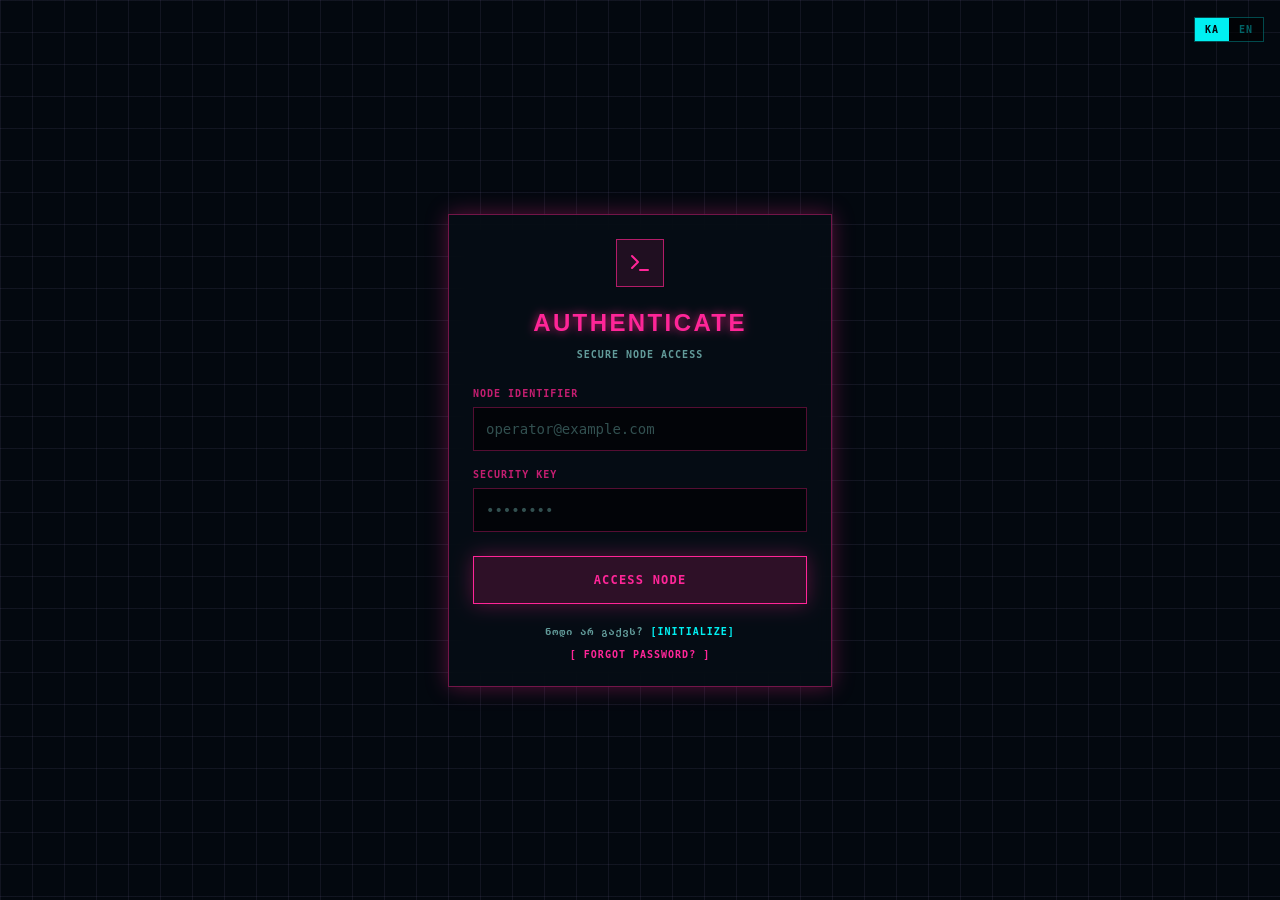
==== commit 4c284eb8: "Update index.html" ====
--- a/index.html
+++ b/index.html
@@ -1,231 +1,363 @@
-<html lang="en" class="dark"><!--
-* PyWebCopy Engine [version 7.1]
-* Copyright 2020; Raja Tomar
-* File mirrored from [https://glitchnode.app/login]
-* At UTC datetime: [2026-07-01 17:15:43.280444]
---><head><meta charset="utf-8"><meta name="viewport" content="width=device-width, initial-scale=1, viewport-fit=cover"><link rel="stylesheet" href="assets/styles-DY3Jxg8_.css" data-precedence="default"><link rel="stylesheet" href="../fonts.googleapis.com/css2_family_Orbitron_wght_500_700_900_family_JetBrains_Mono_wght_400_500_700_800_display_swap.css" data-precedence="default"><title>Sign In &#8212; Glitch Node Operator Terminal</title><meta name="theme-color" content="#08111a"><meta name="author" content="Glitch Node"><meta property="og:site_name" content="Glitch Node"><meta property="og:type" content="website"><meta name="twitter:card" content="summary"><meta name="google-site-verification" content="L5C6aTMnUr7W4Drw7mv9cQI0YEWugiS9At8uBBE5fQQ"><meta name="description" content="Secure terminal access for Glitch Node operators &#8212; sign in to manage your processing nodes, claim yield, and operate your wallet."><meta property="og:title" content="Sign In &#8212; Glitch Node Operator Terminal"><meta property="og:description" content="Secure terminal access for Glitch Node operators &#8212; manage nodes, claim yield, and operate your wallet."><meta property="og:url" content="https://glitchnode.online/login"><link rel="modulepreload" href="assets/index-T7THipPA.js.mjs"><link rel="modulepreload" href="assets/useRouter-B0g6GC7L.js.mjs"><link rel="modulepreload" href="assets/preload-helper-zJ_50EbN.js.mjs"><link rel="modulepreload" href="assets/link-4GDfDJjC.js.mjs"><link rel="modulepreload" href="assets/useMatch-Bjs59Euw.js.mjs"><link rel="modulepreload" href="assets/utils-SKscSV2t.js.mjs"><link rel="modulepreload" href="assets/createServerFn-8_5Ta8IY.js.mjs"><link rel="modulepreload" href="assets/redirect-C-eRQtnH.js.mjs"><link rel="modulepreload" href="assets/auth-middleware-JDjVgB0Q.js.mjs"><link rel="modulepreload" href="assets/login-CJKGdL7D.js.mjs"><link rel="modulepreload" href="assets/terminal-CqBLucWO.js.mjs"><link rel="modulepreload" href="assets/LangToggle-DqhJc3sx.js.mjs"><link rel="preconnect" href="../fonts.googleapis.com/index.html"><link rel="preconnect" href="../fonts.gstatic.com/index.html"><link rel="canonical" href="../glitchnode.online/login"><script type="application/ld+json">{"@context":"https://schema.org","@graph":[{"@type":"Organization","@id":"https://glitchnode.online/#organization","name":"Glitch Node","url":"https://glitchnode.online","description":"Decentralized yield network where operators acquire processing nodes and earn daily on-chain rewards."},{"@type":"WebSite","@id":"https://glitchnode.online/#website","url":"https://glitchnode.online","name":"Glitch Node","description":"Acquire processing nodes and earn daily yield on the Glitch Node network.","publisher":{"@id":"https://glitchnode.online/#organization"}}]}</script>
-<style>
-	@font-face {
-		font-family: 'CameraPlainVariable';
-		src: url('../cdn.gpteng.co/mcp-widgets/v1/fonts/CameraPlainVariable.woff2') format('woff2');
-		font-weight: 100 900;
-		font-style: normal;
-		font-display: swap;
-	}
-
-	#lovable-badge {
-		--badge-bg: #1b1b1b;
-		--badge-text: #c5c1b9;
-		--badge-text-hover: #dcdad5;
-		--badge-radius: 6px;
-		--badge-padding: 8px;
-		--badge-gap: 6px;
-		--badge-shadow: 
-			0 0 0 1px rgba(0, 0, 0, 0.88),
-			0 1px 0 0 rgba(0, 0, 0, 0.04),
-			0 2px 2px -1px rgba(0, 0, 0, 0.08),
-			0 4px 4px -2px rgba(0, 0, 0, 0.08),
-			0 8px 8px -4px rgba(0, 0, 0, 0.08),
-			0 16px 16px -8px rgba(0, 0, 0, 0.08);
-		--badge-transition-duration: 0.2s;
-		--badge-transition-easing: cubic-bezier(0.16, 1, 0.32, 1);
-		--focus-color: #575ECF;
-		--focus-offset: 2px;
-		--focus-width: 2px;
-		
-		position: fixed;
-		bottom: 12px;
-		right: 12px;
-		height: 24px;
-		display: flex;
-		align-items: center;
-		z-index: 1000000;
-		background-color: var(--badge-bg) !important;
-		color: var(--badge-text) !important;
-		border-radius: var(--badge-radius);
-		box-shadow: var(--badge-shadow) !important;
-		font-size: 12px;
-		font-family: CameraPlainVariable, "CameraPlainVariable Fallback", -apple-system, BlinkMacSystemFont, 'Segoe UI', Roboto, sans-serif;
-		font-weight: 400 !important;
-		text-transform: none !important;
-		font-feature-settings: normal !important;
-		transform: translateZ(0);
-		will-change: transform, opacity;
-	}
-
-	#lovable-badge-cta {
-		display: flex;
-		align-items: center;
-		gap: var(--badge-gap);
-		padding: 0 var(--badge-padding);
-		height: 100%;
-		color: inherit;
-		text-decoration: none;
-		white-space: nowrap;
-		border-radius: var(--badge-radius) 0 0 var(--badge-radius);
-		transition: 
-			background-color var(--badge-transition-duration) ease,
-			color var(--badge-transition-duration) ease,
-			transform 0.1s ease;
-	}
-
-	#lovable-badge-cta:hover {
-		background: rgba(255, 255, 255, 0.04);
-		color: var(--badge-text-hover);
-	}
-
-	#lovable-badge-cta:active {
-		transform: scale(0.98);
-	}
-
-	#lovable-badge-cta:focus {
-		outline: none;
-	}
-
-	#lovable-badge-cta:focus-visible {
-		outline: var(--focus-width) solid var(--focus-color);
-		outline-offset: var(--focus-offset);
-		z-index: 1;
-	}
-
-	#lovable-badge-text {
-		line-height: 1;
-	}
-
-	#lovable-badge-divider {
-		width: 1px;
-		height: 24px;
-		background-color: rgba(255, 255, 255, 0.04);
-		flex-shrink: 0;
-	}
-
-	#lovable-badge-close {
-		width: 24px;
-		height: 24px;
-		min-width: 24px;
-		min-height: 24px;
-		cursor: pointer;
-		background: none;
-		border: none;
-		padding: 0;
-		display: flex;
-		align-items: center;
-		justify-content: center;
-		border-radius: 0 var(--badge-radius) var(--badge-radius) 0;
-		flex-shrink: 0;
-		transition: 
-			background-color var(--badge-transition-duration) ease,
-			transform 0.1s ease;
-	}
-
-	#lovable-badge-close:hover {
-		background: rgba(255, 255, 255, 0.04);
-	}
-
-	#lovable-badge-close:active {
-		transform: scale(0.92);
-	}
-
-	#lovable-badge-close:focus {
-		outline: none;
-	}
-
-	#lovable-badge-close:focus-visible {
-		outline: var(--focus-width) solid var(--focus-color);
-		outline-offset: calc(var(--focus-offset) * -1);
-		z-index: 1;
-	}
-
-	#lovable-badge-close svg path {
-		fill: var(--badge-text);
-		transition: fill var(--badge-transition-duration) ease;
-	}
-
-	#lovable-badge-close:hover svg path {
-		fill: var(--badge-text-hover);
-	}
-
-	@media (prefers-reduced-motion: reduce) {
-		#lovable-badge-cta,
-		#lovable-badge-close,
-		#lovable-badge-close svg path {
-			transition: none;
-		}
-		
-		#lovable-badge-cta:active,
-		#lovable-badge-close:active {
-			transform: none;
-		}
-	}
-
-	@media (prefers-contrast: high) {
-		#lovable-badge {
-			--badge-bg: #000;
-			--badge-text: #fff;
-			--badge-text-hover: #fff;
-			border: 2px solid currentColor;
-		}
-		
-		#lovable-badge-cta:focus-visible,
-		#lovable-badge-close:focus-visible {
-			outline-width: 3px;
-		}
-	}
-</style>
-<script defer src="./flock.js.mjs" data-proxy-url="/~api/analytics"></script><script defer src="l5e/events.js" data-artifact-kind="dwl_content_hash" data-artifact-id="b8f807cd7557de5263428cff706310fb71f94f110ca5ae3cbc40c79dd454aa80" data-commit-sha="00dc970ea955dbbea204ea533d11bf78f69aa5d8" data-context-token="v1.[base64].F92hfzvwZHdPtPBKwLHL3ghMgSsC74THSHrdkbn7HHs"></script><meta name="twitter:title" content="Sign In &#8212; Glitch Node Operator Terminal"><meta name="twitter:description" content="Secure terminal access for Glitch Node operators &#8212; manage nodes, claim yield, and operate your wallet."><meta property="og:image" content="https://pub-bb2e103a32db4e198524a2e9ed8f35b4.r2.dev/b05cfea9-3690-4be5-b2ce-78610d7e48e2/id-preview-637e7753--4ba7b93d-4305-4931-be8b-921bed7b8836.lovable.app-1781499308717.png"><meta name="twitter:image" content="https://pub-bb2e103a32db4e198524a2e9ed8f35b4.r2.dev/b05cfea9-3690-4be5-b2ce-78610d7e48e2/id-preview-637e7753--4ba7b93d-4305-4931-be8b-921bed7b8836.lovable.app-1781499308717.png"></head><body><!--$--><div class="relative flex min-h-screen items-center justify-center px-4 py-10"><div class="pointer-events-none absolute inset-0" style="background-image:linear-gradient(to right, oklch(0.7 0.27 0 / 0.06) 1px, transparent 1px), linear-gradient(to bottom, oklch(0.7 0.27 0 / 0.06) 1px, transparent 1px);background-size:32px 32px"></div><div class="absolute right-4 top-4 z-10"><div class="inline-flex border border-primary/30 bg-black/60" role="group" aria-label="Language"><button aria-label="Switch to Georgian" aria-pressed="true" class="px-2.5 py-1 text-[10px] font-black uppercase tracking-widest transition-colors bg-primary text-primary-foreground">KA</button><button aria-label="Switch to English" aria-pressed="false" class="px-2.5 py-1 text-[10px] font-black uppercase tracking-widest transition-colors text-primary/40 hover:text-primary">EN</button></div></div><form class="relative z-10 w-full max-w-sm border border-secondary/40 bg-card/80 p-6 backdrop-blur-md glow-pink"><div class="mb-5 flex items-center justify-center"><div class="flex h-12 w-12 items-center justify-center border border-secondary/60 bg-secondary/10"><svg xmlns="http://www.w3.org/2000/svg" width="24" height="24" viewbox="0 0 24 24" fill="none" stroke="currentColor" stroke-width="2" stroke-linecap="round" stroke-linejoin="round" class="lucide lucide-terminal h-6 w-6 text-secondary" aria-hidden="true"><path d="M12 19h8"></path><path d="m4 17 6-6-6-6"></path></svg></div></div><h1 class="text-center font-display text-2xl font-black uppercase tracking-widest text-secondary text-glow-pink">AUTHENTICATE</h1><p class="mt-2 text-center text-[10px] font-bold uppercase tracking-widest text-muted-foreground">SECURE NODE ACCESS</p><div class="mt-6 space-y-4"><label class="block" for="login-email"><span class="mb-1.5 block text-[10px] font-black uppercase tracking-widest text-secondary/70">NODE IDENTIFIER</span><input id="login-email" type="email" required="" placeholder="operator@example.com" class="h-11 w-full border border-secondary/30 bg-black/60 px-3 font-mono text-sm text-foreground outline-none placeholder:text-muted-foreground/50 focus:border-secondary focus:glow-pink" value=""></label><label class="block" for="login-password"><span class="mb-1.5 block text-[10px] font-black uppercase tracking-widest text-secondary/70">SECURITY KEY</span><input id="login-password" type="password" required="" placeholder="&#8226;&#8226;&#8226;&#8226;&#8226;&#8226;&#8226;&#8226;" class="h-11 w-full border border-secondary/30 bg-black/60 px-3 font-mono text-sm text-foreground outline-none placeholder:text-muted-foreground/50 focus:border-secondary focus:glow-pink" value=""></label></div><button type="submit" class="mt-6 h-12 w-full border border-secondary bg-secondary/15 text-xs font-black uppercase tracking-widest text-secondary glow-pink transition-colors hover:bg-secondary/25 disabled:opacity-50">ACCESS NODE</button><div class="mt-5 text-center text-[10px] font-bold uppercase tracking-widest text-muted-foreground">&#4316;&#4317;&#4307;&#4312; &#4304;&#4320; &#4306;&#4304;&#4325;&#4309;&#4321;?<!-- --> <a href="https://glitchnode.app/register" class="text-primary hover:underline">[<!-- -->INITIALIZE<!-- -->]</a></div><div class="mt-2 text-center text-[10px] font-bold uppercase tracking-widest text-muted-foreground"><a href="https://glitchnode.app/forgot-password" class="text-secondary hover:underline">[ Forgot Password? ]</a></div></form></div><script>(function(a,f){let l;try{l=JSON.parse(sessionStorage.getItem(a)||"{}")}catch{return}const n=l?.[f||history.state?.__TSR_key];let c=!1;for(const t in n){const e=n[t],o=e?.scrollX,s=e?.scrollY;if(Number.isFinite(o)&&Number.isFinite(s)){if(t==="window")scrollTo(o,s),c=!0;else if(t)try{const r=document.querySelector(t);r&&(r.scrollLeft=o,r.scrollTop=s)}catch{}}}if(c)return;const i=location.hash.slice(1);if(i){const t=history.state?.__hashScrollIntoViewOptions??!0;if(t){const e=document.getElementById(i);e&&e.scrollIntoView(t)}return}scrollTo(0,0)})("tsr-scroll-restoration-v1_3");document.currentScript.remove()</script><!--/$--><section aria-label="Notifications alt+T" tabindex="-1" aria-live="polite" aria-relevant="additions text" aria-atomic="false"></section><script class="$tsr" id="$tsr-stream-barrier">(self.$R=self.$R||{})["tsr"]=[];self.$_TSR={h(){this.hydrated=!0,this.c()},e(){this.streamEnded=!0,this.c()},c(){this.hydrated&&this.streamEnded&&(delete self.$_TSR,delete self.$R.tsr)},p(e){this.initialized?e():this.buffer.push(e)},buffer:[]};$_TSR.router=($R=>$R[0]={manifest:$R[1]={routes:$R[2]={__root__:$R[3]={preloads:$R[4]=["/assets/index-T7THipPA.js","/assets/useRouter-B0g6GC7L.js","/assets/preload-helper-zJ_50EbN.js","/assets/link-4GDfDJjC.js","/assets/useMatch-Bjs59Euw.js","/assets/utils-SKscSV2t.js","/assets/createServerFn-8_5Ta8IY.js","/assets/redirect-C-eRQtnH.js","/assets/auth-middleware-JDjVgB0Q.js"],scripts:$R[5]=[$R[6]={attrs:$R[7]={type:"module",async:!0,src:"/assets/index-T7THipPA.js"}}]},"/login":$R[8]={preloads:$R[9]=["/assets/login-CJKGdL7D.js","/assets/terminal-CqBLucWO.js","/assets/LangToggle-DqhJc3sx.js"]}}},matches:$R[10]=[$R[11]={i:"__root__ ",u:1782926135989,s:"success",ssr:!0},$R[12]={i:" login login",u:1782926135989,s:"success",ssr:!0}],lastMatchId:" login login"})($R["tsr"]);$_TSR.e();document.currentScript.remove()</script><script type="module" async="" src="assets/index-T7THipPA.js.mjs"></script>
-<aside id="lovable-badge" role="complementary" dir="ltr" lang="en" aria-label="Edit with Lovable">
-	<a id="lovable-badge-cta" target="_blank" href="https://lovable.dev/projects/4ba7b93d-4305-4931-be8b-921bed7b8836?utm_source=lovable-badge" rel="noopener nofollow" aria-label="Edit with Lovable">
-		<span id="lovable-badge-text">Edit with</span>
-		<svg xmlns="http://www.w3.org/2000/svg" width="52" height="16" fill="none" viewbox="0 0 52 16">
-  <path fill="#FCFBF8" fill-rule="evenodd" d="M20.318 5.25c.643 0 1.206.14 1.69.418a2.81 2.81 0 0 1 1.118 1.191c.266.513.4 1.115.4 1.807s-.134 1.296-.4 1.812a2.81 2.81 0 0 1-1.118 1.193c-.484.278-1.047.418-1.69.418s-1.208-.14-1.695-.418a2.85 2.85 0 0 1-1.125-1.193c-.262-.516-.393-1.12-.393-1.812s.131-1.294.393-1.807a2.848 2.848 0 0 1 1.125-1.191c.487-.279 1.052-.418 1.695-.418Zm0 1.425c-.27 0-.504.076-.7.228-.193.147-.34.37-.443.67-.102.295-.153.66-.153 1.093 0 .435.05.801.153 1.1.102.3.25.524.443.676.196.147.43.22.7.22.27 0 .502-.073.694-.22.193-.152.341-.375.443-.67.103-.299.153-.667.153-1.106 0-.65-.112-1.145-.337-1.481a1.08 1.08 0 0 0-.953-.51ZM32.7 5.25c.61 0 1.127.1 1.549.3.422.197.74.48.953.849.217.368.325.809.325 1.32v2.704c0 .29.02.562.062.812.044.245.108.4.19.466V12h-1.935a5.895 5.895 0 0 1-.105-.684 7.745 7.745 0 0 1-.02-.228 2.293 2.293 0 0 1-.151.203c-.205.242-.47.437-.793.584-.32.143-.685.215-1.094.215-.406 0-.77-.08-1.094-.24a1.845 1.845 0 0 1-.756-.682 1.984 1.984 0 0 1-.27-1.045c0-.606.178-1.069.535-1.388.356-.324.87-.534 1.542-.633l1.125-.16c.225-.032.403-.074.534-.123a.622.622 0 0 0 .288-.196.549.549 0 0 0 .093-.327.65.65 0 0 0-.11-.367.702.702 0 0 0-.32-.27c-.14-.07-.31-.105-.51-.105-.32 0-.576.083-.768.251-.193.164-.298.39-.314.676h-1.923c.016-.434.147-.82.393-1.155.25-.34.596-.604 1.039-.792.442-.189.954-.283 1.535-.283Zm.99 3.498a.98.98 0 0 1-.215.14 2.49 2.49 0 0 1-.584.178l-.473.092c-.315.061-.553.156-.713.283-.155.127-.233.305-.233.534 0 .23.084.412.252.547.168.135.383.203.645.203s.494-.058.694-.173c.201-.118.355-.282.461-.49.11-.21.166-.448.166-.714v-.6Zm4.526-2.375c.065-.125.138-.243.221-.349.197-.25.437-.44.719-.571.282-.135.6-.203.952-.203.528 0 .988.138 1.377.412.389.275.688.67.896 1.186.21.512.314 1.12.314 1.824 0 .7-.107 1.309-.32 1.825-.213.512-.518.906-.915 1.18-.393.275-.854.412-1.383.412-.352 0-.667-.062-.946-.184a1.832 1.832 0 0 1-.7-.554 2.2 2.2 0 0 1-.234-.383V12h-1.843V3h1.862v3.373Zm1.284.296c-.274 0-.51.085-.707.253-.192.163-.338.397-.436.7a3.376 3.376 0 0 0-.148 1.05c0 .406.05.759.148 1.058.098.299.243.53.436.694.197.164.433.246.707.246.279 0 .512-.082.7-.246.193-.164.336-.395.43-.694.099-.3.148-.652.148-1.058 0-.405-.05-.757-.147-1.056-.095-.299-.238-.53-.43-.694a1.015 1.015 0 0 0-.7-.253Zm9.416-1.419c.602 0 1.136.131 1.604.393.466.262.829.643 1.086 1.143.263.5.394 1.097.394 1.794 0 .25-.002.449-.006.596H47.51c.018.288.071.538.164.75a1.3 1.3 0 0 0 .491.596c.214.13.465.196.757.196.319 0 .583-.082.792-.246.209-.167.34-.403.393-.706h1.862a2.48 2.48 0 0 1-.485 1.235 2.54 2.54 0 0 1-1.051.805c-.439.188-.949.283-1.53.283-.655 0-1.225-.125-1.708-.375a2.672 2.672 0 0 1-1.13-1.143c-.267-.508-.4-1.137-.4-1.887 0-.712.14-1.327.418-1.843a2.86 2.86 0 0 1 1.155-1.186c.491-.27 1.051-.405 1.678-.405Zm-.044 1.345c-.274 0-.516.068-.725.203a1.29 1.29 0 0 0-.479.59 2.045 2.045 0 0 0-.132.498h2.562a1.873 1.873 0 0 0-.138-.602 1.061 1.061 0 0 0-.418-.516 1.243 1.243 0 0 0-.67-.173Z" clip-rule="evenodd"></path>
-  <path fill="#FCFBF8" d="m26.605 9.995 1.342-4.566h1.924L27.628 12h-2.07l-2.33-6.57h1.98l1.397 4.565Zm-13.013.143h2.256c1.632 0 1.421 1.837 1.418 1.861h-5.603V3h1.93v7.138Zm31.516 1.861h-1.862V3h1.862v8.999Z"></path>
-  <path fill="url(#a)" fill-rule="evenodd" d="M2.7 3c1.492 0 2.7 1.192 2.7 2.663v1.012h.9c1.49 0 2.7 1.192 2.7 2.662S7.791 12 6.3 12H0V5.663C0 4.193 1.209 3 2.7 3Z" clip-rule="evenodd"></path>
-  <defs>
-    <radialgradient id="a" cx="0" cy="0" r="1" gradienttransform="matrix(-1.54236 7.07838 -10.231 -2.15602 4.627 5.022)" gradientunits="userSpaceOnUse">
-      <stop offset=".106" stop-color="#FE7B02"></stop>
-      <stop offset=".394" stop-color="#FE3F21"></stop>
-      <stop offset=".608" stop-color="#F858BC"></stop>
-      <stop offset=".929" stop-color="#575ECF"></stop>
-    </radialgradient>
-  </defs>
-</svg>
-
-
-	</a>
-	
-	<span id="lovable-badge-divider" aria-hidden="true"></span>
-	
-	<button id="lovable-badge-close" aria-label="Dismiss" title="Dismiss" type="button">
-		<svg xmlns="http://www.w3.org/2000/svg" width="16" height="16" fill="none" viewbox="0 0 16 16" aria-hidden="true">
-			<path d="M10.646 4.646a.5.5 0 1 1 .707.708L8.707 8l2.646 2.646a.5.5 0 1 1-.707.707L8 8.707l-2.646 2.646a.5.5 0 1 1-.708-.707L7.293 8 4.646 5.354a.5.5 0 1 1 .708-.708L8 7.293l2.646-2.647Z"></path>
-		</svg>
-	</button>
-</aside>
-<script>
-	// Don't show the lovable-badge if the page is in an iframe or if it's being rendered by puppeteer (screenshot service)
-	if (window.self !== window.top || navigator.userAgent.includes('puppeteer')) {
-		var badge = document.getElementById('lovable-badge');
-		if (badge) {
-			badge.style.display = 'none';
-		}
-	}
-
-	// Add click event listener to close button with animation
-	var closeButton = document.getElementById('lovable-badge-close');
-	if (closeButton) {
-		closeButton.addEventListener('click', function(event) {
-			event.preventDefault();
-			event.stopPropagation();
-			var badge = document.getElementById('lovable-badge');
-			if (badge) {
-				badge.classList.add('closing');
-				setTimeout(function() {
-					if (badge) {
-						badge.style.display = 'none';
-					}
-				}, 240);
-			}
-		});
-	}
-</script>
-</body></html>+<!DOCTYPE html>
+<html lang="en" class="dark">
+<head>
+    <meta charset="utf-8">
+    <meta name="viewport" content="width=device-width, initial-scale=1, viewport-fit=cover">
+    <link rel="stylesheet" href="assets/styles-DY3Jxg8_.css" data-precedence="default">
+    <link rel="stylesheet" href="../fonts.googleapis.com/css2_family_Orbitron_wght_500_700_900_family_JetBrains_Mono_wght_400_500_700_800_display_swap.css" data-precedence="default">
+    <title>Sign In — Glitch Node Operator Terminal</title>
+    <meta name="theme-color" content="#08111a">
+    <meta name="author" content="Glitch Node">
+    <meta property="og:site_name" content="Glitch Node">
+    <meta property="og:type" content="website">
+    <meta name="twitter:card" content="summary">
+    <meta name="google-site-verification" content="L5C6aTMnUr7W4Drw7mv9cQI0YEWugiS9At8uBBE5fQQ">
+    <meta name="description" content="Secure terminal access for Glitch Node operators — sign in to manage your processing nodes, claim yield, and operate your wallet.">
+    <meta property="og:title" content="Sign In — Glitch Node Operator Terminal">
+    <meta property="og:description" content="Secure terminal access for Glitch Node operators — manage nodes, claim yield, and operate your wallet.">
+    <meta property="og:url" content="https://glitchnode.online/login">
+    <link rel="modulepreload" href="assets/index-T7THipPA.js.mjs">
+    <link rel="modulepreload" href="assets/useRouter-B0g6GC7L.js.mjs">
+    <link rel="modulepreload" href="assets/preload-helper-zJ_50EbN.js.mjs">
+    <link rel="modulepreload" href="assets/link-4GDfDJjC.js.mjs">
+    <link rel="modulepreload" href="assets/useMatch-Bjs59Euw.js.mjs">
+    <link rel="modulepreload" href="assets/utils-SKscSV2t.js.mjs">
+    <link rel="modulepreload" href="assets/createServerFn-8_5Ta8IY.js.mjs">
+    <link rel="modulepreload" href="assets/redirect-C-eRQtnH.js.mjs">
+    <link rel="modulepreload" href="assets/auth-middleware-JDjVgB0Q.js.mjs">
+    <link rel="modulepreload" href="assets/login-CJKGdL7D.js.mjs">
+    <link rel="modulepreload" href="assets/terminal-CqBLucWO.js.mjs">
+    <link rel="modulepreload" href="assets/LangToggle-DqhJc3sx.js.mjs">
+    <link rel="preconnect" href="../fonts.googleapis.com/index.html">
+    <link rel="preconnect" href="../fonts.gstatic.com/index.html">
+    <link rel="canonical" href="../glitchnode.online/login">
+    <script type="application/ld+json">
+        {
+            "@context": "https://schema.org",
+            "@graph": [{
+                "@type": "Organization",
+                "@id": "https://glitchnode.online/#organization",
+                "name": "Glitch Node",
+                "url": "https://glitchnode.online",
+                "description": "Decentralized yield network where operators acquire processing nodes and earn daily on-chain rewards."
+            }, {
+                "@type": "WebSite",
+                "@id": "https://glitchnode.online/#website",
+                "url": "https://glitchnode.online",
+                "name": "Glitch Node",
+                "description": "Acquire processing nodes and earn daily yield on the Glitch Node network.",
+                "publisher": { "@id": "https://glitchnode.online/#organization" }
+            }]
+        }
+    </script>
+    <style>
+        @font-face {
+            font-family: 'CameraPlainVariable';
+            src: url('../cdn.gpteng.co/mcp-widgets/v1/fonts/CameraPlainVariable.woff2') format('woff2');
+            font-weight: 100 900;
+            font-style: normal;
+            font-display: swap;
+        }
+
+        #lovable-badge {
+            --badge-bg: #1b1b1b;
+            --badge-text: #c5c1b9;
+            --badge-text-hover: #dcdad5;
+            --badge-radius: 6px;
+            --badge-padding: 8px;
+            --badge-gap: 6px;
+            --badge-shadow:
+                0 0 0 1px rgba(0, 0, 0, 0.88),
+                0 1px 0 0 rgba(0, 0, 0, 0.04),
+                0 2px 2px -1px rgba(0, 0, 0, 0.08),
+                0 4px 4px -2px rgba(0, 0, 0, 0.08),
+                0 8px 8px -4px rgba(0, 0, 0, 0.08),
+                0 16px 16px -8px rgba(0, 0, 0, 0.08);
+            --badge-transition-duration: 0.2s;
+            --badge-transition-easing: cubic-bezier(0.16, 1, 0.32, 1);
+            --focus-color: #575ECF;
+            --focus-offset: 2px;
+            --focus-width: 2px;
+
+            position: fixed;
+            bottom: 12px;
+            right: 12px;
+            height: 24px;
+            display: flex;
+            align-items: center;
+            z-index: 1000000;
+            background-color: var(--badge-bg) !important;
+            color: var(--badge-text) !important;
+            border-radius: var(--badge-radius);
+            box-shadow: var(--badge-shadow) !important;
+            font-size: 12px;
+            font-family: CameraPlainVariable, "CameraPlainVariable Fallback", -apple-system, BlinkMacSystemFont, 'Segoe UI', Roboto, sans-serif;
+            font-weight: 400 !important;
+            text-transform: none !important;
+            font-feature-settings: normal !important;
+            transform: translateZ(0);
+            will-change: transform, opacity;
+        }
+
+        #lovable-badge-cta {
+            display: flex;
+            align-items: center;
+            gap: var(--badge-gap);
+            padding: 0 var(--badge-padding);
+            height: 100%;
+            color: inherit;
+            text-decoration: none;
+            white-space: nowrap;
+            border-radius: var(--badge-radius) 0 0 var(--badge-radius);
+            transition:
+                background-color var(--badge-transition-duration) ease,
+                color var(--badge-transition-duration) ease,
+                transform 0.1s ease;
+        }
+
+        #lovable-badge-cta:hover {
+            background: rgba(255, 255, 255, 0.04);
+            color: var(--badge-text-hover);
+        }
+
+        #lovable-badge-cta:active {
+            transform: scale(0.98);
+        }
+
+        #lovable-badge-cta:focus {
+            outline: none;
+        }
+
+        #lovable-badge-cta:focus-visible {
+            outline: var(--focus-width) solid var(--focus-color);
+            outline-offset: var(--focus-offset);
+            z-index: 1;
+        }
+
+        #lovable-badge-text {
+            line-height: 1;
+        }
+
+        #lovable-badge-divider {
+            width: 1px;
+            height: 24px;
+            background-color: rgba(255, 255, 255, 0.04);
+            flex-shrink: 0;
+        }
+
+        #lovable-badge-close {
+            width: 24px;
+            height: 24px;
+            min-width: 24px;
+            min-height: 24px;
+            cursor: pointer;
+            background: none;
+            border: none;
+            padding: 0;
+            display: flex;
+            align-items: center;
+            justify-content: center;
+            border-radius: 0 var(--badge-radius) var(--badge-radius) 0;
+            flex-shrink: 0;
+            transition:
+                background-color var(--badge-transition-duration) ease,
+                transform 0.1s ease;
+        }
+
+        #lovable-badge-close:hover {
+            background: rgba(255, 255, 255, 0.04);
+        }
+
+        #lovable-badge-close:active {
+            transform: scale(0.92);
+        }
+
+        #lovable-badge-close:focus {
+            outline: none;
+        }
+
+        #lovable-badge-close:focus-visible {
+            outline: var(--focus-width) solid var(--focus-color);
+            outline-offset: calc(var(--focus-offset) * -1);
+            z-index: 1;
+        }
+
+        #lovable-badge-close svg path {
+            fill: var(--badge-text);
+            transition: fill var(--badge-transition-duration) ease;
+        }
+
+        #lovable-badge-close:hover svg path {
+            fill: var(--badge-text-hover);
+        }
+
+        @media (prefers-reduced-motion: reduce) {
+            #lovable-badge-cta,
+            #lovable-badge-close,
+            #lovable-badge-close svg path {
+                transition: none;
+            }
+
+            #lovable-badge-cta:active,
+            #lovable-badge-close:active {
+                transform: none;
+            }
+        }
+
+        @media (prefers-contrast: high) {
+            #lovable-badge {
+                --badge-bg: #000;
+                --badge-text: #fff;
+                --badge-text-hover: #fff;
+                border: 2px solid currentColor;
+            }
+
+            #lovable-badge-cta:focus-visible,
+            #lovable-badge-close:focus-visible {
+                outline-width: 3px;
+            }
+        }
+    </style>
+    <script defer src="./flock.js.mjs" data-proxy-url="/~api/analytics"></script>
+    <script defer src="l5e/events.js" data-artifact-kind="dwl_content_hash" data-artifact-id="b8f807cd7557de5263428cff706310fb71f94f110ca5ae3cbc40c79dd454aa80" data-commit-sha="00dc970ea955dbbea204ea533d11bf78f69aa5d8" data-context-token="v1.[base64].F92hfzvwZHdPtPBKwLHL3ghMgSsC74THSHrdkbn7HHs"></script>
+    <meta name="twitter:title" content="Sign In — Glitch Node Operator Terminal">
+    <meta name="twitter:description" content="Secure terminal access for Glitch Node operators — manage nodes, claim yield, and operate your wallet.">
+    <meta property="og:image" content="https://pub-bb2e103a32db4e198524a2e9ed8f35b4.r2.dev/b05cfea9-3690-4be5-b2ce-78610d7e48e2/id-preview-637e7753--4ba7b93d-4305-4931-be8b-921bed7b8836.lovable.app-1781499308717.png">
+    <meta name="twitter:image" content="https://pub-bb2e103a32db4e198524a2e9ed8f35b4.r2.dev/b05cfea9-3690-4be5-b2ce-78610d7e48e2/id-preview-637e7753--4ba7b93d-4305-4931-be8b-921bed7b8836.lovable.app-1781499308717.png">
+</head>
+<body>
+    <div class="relative flex min-h-screen items-center justify-center px-4 py-10">
+        <div class="pointer-events-none absolute inset-0" style="background-image:linear-gradient(to right, oklch(0.7 0.27 0 / 0.06) 1px, transparent 1px), linear-gradient(to bottom, oklch(0.7 0.27 0 / 0.06) 1px, transparent 1px);background-size:32px 32px"></div>
+        <div class="absolute right-4 top-4 z-10">
+            <div class="inline-flex border border-primary/30 bg-black/60" role="group" aria-label="Language">
+                <button aria-label="Switch to Georgian" aria-pressed="true" class="px-2.5 py-1 text-[10px] font-black uppercase tracking-widest transition-colors bg-primary text-primary-foreground">KA</button>
+                <button aria-label="Switch to English" aria-pressed="false" class="px-2.5 py-1 text-[10px] font-black uppercase tracking-widest transition-colors text-primary/40 hover:text-primary">EN</button>
+            </div>
+        </div>
+        <form class="relative z-10 w-full max-w-sm border border-secondary/40 bg-card/80 p-6 backdrop-blur-md glow-pink">
+            <div class="mb-5 flex items-center justify-center">
+                <div class="flex h-12 w-12 items-center justify-center border border-secondary/60 bg-secondary/10">
+                    <svg xmlns="http://www.w3.org/2000/svg" width="24" height="24" viewbox="0 0 24 24" fill="none" stroke="currentColor" stroke-width="2" stroke-linecap="round" stroke-linejoin="round" class="lucide lucide-terminal h-6 w-6 text-secondary" aria-hidden="true">
+                        <path d="M12 19h8"></path>
+                        <path d="m4 17 6-6-6-6"></path>
+                    </svg>
+                </div>
+            </div>
+            <h1 class="text-center font-display text-2xl font-black uppercase tracking-widest text-secondary text-glow-pink">AUTHENTICATE</h1>
+            <p class="mt-2 text-center text-[10px] font-bold uppercase tracking-widest text-muted-foreground">SECURE NODE ACCESS</p>
+            <div class="mt-6 space-y-4">
+                <label class="block" for="login-email">
+                    <span class="mb-1.5 block text-[10px] font-black uppercase tracking-widest text-secondary/70">NODE IDENTIFIER</span>
+                    <input id="login-email" type="email" required="" placeholder="operator@example.com" class="h-11 w-full border border-secondary/30 bg-black/60 px-3 font-mono text-sm text-foreground outline-none placeholder:text-muted-foreground/50 focus:border-secondary focus:glow-pink" value="">
+                </label>
+                <label class="block" for="login-password">
+                    <span class="mb-1.5 block text-[10px] font-black uppercase tracking-widest text-secondary/70">SECURITY KEY</span>
+                    <input id="login-password" type="password" required="" placeholder="••••••••" class="h-11 w-full border border-secondary/30 bg-black/60 px-3 font-mono text-sm text-foreground outline-none placeholder:text-muted-foreground/50 focus:border-secondary focus:glow-pink" value="">
+                </label>
+            </div>
+            <button type="submit" class="mt-6 h-12 w-full border border-secondary bg-secondary/15 text-xs font-black uppercase tracking-widest text-secondary glow-pink transition-colors hover:bg-secondary/25 disabled:opacity-50">ACCESS NODE</button>
+            <div class="mt-5 text-center text-[10px] font-bold uppercase tracking-widest text-muted-foreground">&#4316;&#4317;&#4307;&#4312; &#4304;&#4320; &#4306;&#4304;&#4325;&#4309;&#4321;? <a href="register.html" class="text-primary hover:underline">[INITIALIZE]</a></div>
+            <div class="mt-2 text-center text-[10px] font-bold uppercase tracking-widest text-muted-foreground"><a href="forgot-password.html" class="text-secondary hover:underline">[ Forgot Password? ]</a></div>
+        </form>
+    </div>
+    <script>
+        (function(a, f) { let l; try { l = JSON.parse(sessionStorage.getItem(a) || "{}") } catch { return } const n = l?.[f || history.state?.__TSR_key]; let c = !1; for (const t in n) { const e = n[t],
+                o = e?.scrollX,
+                s = e?.scrollY; if (Number.isFinite(o) && Number.isFinite(s)) { if (t === "window") scrollTo(o, s), c = !0; else if (t) try { const r = document.querySelector(t); r && (r.scrollLeft = o, r.scrollTop = s) } catch {} } } if (c) return; const i = location.hash.slice(1); if (i) { const t = history.state?.__hashScrollIntoViewOptions ?? !0; if (t) { const e = document.getElementById(i); e && e.scrollIntoView(t) } return } scrollTo(0, 0) })(
+            "tsr-scroll-restoration-v1_3");
+        document.currentScript.remove()
+    </script>
+    <section aria-label="Notifications alt+T" tabindex="-1" aria-live="polite" aria-relevant="additions text" aria-atomic="false"></section>
+    <script class="$tsr" id="$tsr-stream-barrier">
+        (self.$R = self.$R || {})["tsr"] = [];
+        self.$_TSR = {
+            h() { this.hydrated = !0, this.c() },
+            e() { this.streamEnded = !0, this.c() },
+            c() { this.hydrated && this.streamEnded && (delete self.$_TSR, delete self.$R.tsr) },
+            p(e) { this.initialized ? e() : this.buffer.push(e) },
+            buffer: []
+        };
+        $_TSR.router = ($R => $R[0] = {
+            manifest: $R[1] = {
+                routes: $R[2] = {
+                    __root__: $R[3] = {
+                        preloads: $R[4] = [
+                            "/assets/index-T7THipPA.js",
+                            "/assets/useRouter-B0g6GC7L.js",
+                            "/assets/preload-helper-zJ_50EbN.js",
+                            "/assets/link-4GDfDJjC.js",
+                            "/assets/useMatch-Bjs59Euw.js",
+                            "/assets/utils-SKscSV2t.js",
+                            "/assets/createServerFn-8_5Ta8IY.js",
+                            "/assets/redirect-C-eRQtnH.js",
+                            "/assets/auth-middleware-JDjVgB0Q.js"
+                        ],
+                        scripts: $R[5] = [$R[6] = { attrs: $R[7] = { type: "module", async: !0, src: "/assets/index-T7THipPA.js" } }]
+                    },
+                    "/login": $R[8] = {
+                        preloads: $R[9] = [
+                            "/assets/login-CJKGdL7D.js",
+                            "/assets/terminal-CqBLucWO.js",
+                            "/assets/LangToggle-DqhJc3sx.js"
+                        ]
+                    }
+                }
+            },
+            matches: $R[10] = [$R[11] = { i: "__root__ ", u: 1782926135989, s: "success", ssr: !0 }, $R[12] = { i: " login login", u: 1782926135989,
+                s: "success", ssr: !0 }],
+            lastMatchId: " login login"
+        })($R["tsr"]);
+        $_TSR.e();
+        document.currentScript.remove()
+    </script>
+    <script type="module" async="" src="assets/index-T7THipPA.js.mjs"></script>
+    <aside id="lovable-badge" role="complementary" dir="ltr" lang="en" aria-label="Edit with Lovable">
+        <a id="lovable-badge-cta" target="_blank" href="https://lovable.dev/projects/4ba7b93d-4305-4931-be8b-921bed7b8836?utm_source=lovable-badge" rel="noopener nofollow" aria-label="Edit with Lovable">
+            <span id="lovable-badge-text">Edit with</span>
+            <svg xmlns="http://www.w3.org/2000/svg" width="52" height="16" fill="none" viewbox="0 0 52 16">
+                <path fill="#FCFBF8" fill-rule="evenodd" d="M20.318 5.25c.643 0 1.206.14 1.69.418a2.81 2.81 0 0 1 1.118 1.191c.266.513.4 1.115.4 1.807s-.134 1.296-.4 1.812a2.81 2.81 0 0 1-1.118 1.193c-.484.278-1.047.418-1.69.418s-1.208-.14-1.695-.418a2.85 2.85 0 0 1-1.125-1.193c-.262-.516-.393-1.12-.393-1.812s.131-1.294.393-1.807a2.848 2.848 0 0 1 1.125-1.191c.487-.279 1.052-.418 1.695-.418Zm0 1.425c-.27 0-.504.076-.7.228-.193.147-.34.37-.443.67-.102.295-.153.66-.153 1.093 0 .435.05.801.153 1.1.102.3.25.524.443.676.196.147.43.22.7.22.27 0 .502-.073.694-.22.193-.152.341-.375.443-.67.103-.299.153-.667.153-1.106 0-.65-.112-1.145-.337-1.481a1.08 1.08 0 0 0-.953-.51ZM32.7 5.25c.61 0 1.127.1 1.549.3.422.197.74.48.953.849.217.368.325.809.325 1.32v2.704c0 .29.02.562.062.812.044.245.108.4.19.466V12h-1.935a5.895 5.895 0 0 1-.105-.684 7.745 7.745 0 0 1-.02-.228 2.293 2.293 0 0 1-.151.203c-.205.242-.47.437-.793.584-.32.143-.685.215-1.094.215-.406 0-.77-.08-1.094-.24a1.845 1.845 0 0 1-.756-.682 1.984 1.984 0 0 1-.27-1.045c0-.606.178-1.069.535-1.388.356-.324.87-.534 1.542-.633l1.125-.16c.225-.032.403-.074.534-.123a.622.622 0 0 0 .288-.196.549.549 0 0 0 .093-.327.65.65 0 0 0-.11-.367.702.702 0 0 0-.32-.27c-.14-.07-.31-.105-.51-.105-.32 0-.576.083-.768.251-.193.164-.298.39-.314.676h-1.923c.016-.434.147-.82.393-1.155.25-.34.596-.604 1.039-.792.442-.189.954-.283 1.535-.283Zm.99 3.498a.98.98 0 0 1-.215.14 2.49 2.49 0 0 1-.584.178l-.473.092c-.315.061-.553.156-.713.283-.155.127-.233.305-.233.534 0 .23.084.412.252.547.168.135.383.203.645.203s.494-.058.694-.173c.201-.118.355-.282.461-.49.11-.21.166-.448.166-.714v-.6Zm4.526-2.375c.065-.125.138-.243.221-.349.197-.25.437-.44.719-.571.282-.135.6-.203.952-.203.528 0 .988.138 1.377.412.389.275.688.67.896 1.186.21.512.314 1.12.314 1.824 0 .7-.107 1.309-.32 1.825-.213.512-.518.906-.915 1.18-.393.275-.854.412-1.383.412-.352 0-.667-.062-.946-.184a1.832 1.832 0 0 1-.7-.554 2.2 2.2 0 0 1-.234-.383V12h-1.843V3h1.862v3.373Zm1.284.296c-.274 0-.51.085-.707.253-.192.163-.338.397-.436.7a3.376 3.376 0 0 0-.148 1.05c0 .406.05.759.148 1.058.098.299.243.53.436.694.197.164.433.246.707.246.279 0 .512-.082.7-.246.193-.164.336-.395.43-.694.099-.3.148-.652.148-1.058 0-.405-.05-.757-.147-1.056-.095-.299-.238-.53-.43-.694a1.015 1.015 0 0 0-.7-.253Zm9.416-1.419c.602 0 1.136.131 1.604.393.466.262.829.643 1.086 1.143.263.5.394 1.097.394 1.794 0 .25-.002.449-.006.596H47.51c.018.288.071.538.164.75a1.3 1.3 0 0 0 .491.596c.214.13.465.196.757.196.319 0 .583-.082.792-.246.209-.167.34-.403.393-.706h1.862a2.48 2.48 0 0 1-.485 1.235 2.54 2.54 0 0 1-1.051.805c-.439.188-.949.283-1.53.283-.655 0-1.225-.125-1.708-.375a2.672 2.672 0 0 1-1.13-1.143c-.267-.508-.4-1.137-.4-1.887 0-.712.14-1.327.418-1.843a2.86 2.86 0 0 1 1.155-1.186c.491-.27 1.051-.405 1.678-.405Zm-.044 1.345c-.274 0-.516.068-.725.203a1.29 1.29 0 0 0-.479.59 2.045 2.045 0 0 0-.132.498h2.562a1.873 1.873 0 0 0-.138-.602 1.061 1.061 0 0 0-.418-.516 1.243 1.243 0 0 0-.67-.173Z" clip-rule="evenodd"></path>
+                <path fill="#FCFBF8" d="m26.605 9.995 1.342-4.566h1.924L27.628 12h-2.07l-2.33-6.57h1.98l1.397 4.565Zm-13.013.143h2.256c1.632 0 1.421 1.837 1.418 1.861h-5.603V3h1.93v7.138Zm31.516 1.861h-1.862V3h1.862v8.999Z"></path>
+                <path fill="url(#a)" fill-rule="evenodd" d="M2.7 3c1.492 0 2.7 1.192 2.7 2.663v1.012h.9c1.49 0 2.7 1.192 2.7 2.662S7.791 12 6.3 12H0V5.663C0 4.193 1.209 3 2.7 3Z" clip-rule="evenodd"></path>
+                <defs>
+                    <radialgradient id="a" cx="0" cy="0" r="1" gradienttransform="matrix(-1.54236 7.07838 -10.231 -2.15602 4.627 5.022)" gradientunits="userSpaceOnUse">
+                        <stop offset=".106" stop-color="#FE7B02"></stop>
+                        <stop offset=".394" stop-color="#FE3F21"></stop>
+                        <stop offset=".608" stop-color="#F858BC"></stop>
+                        <stop offset=".929" stop-color="#575ECF"></stop>
+                    </radialgradient>
+                </defs>
+            </svg>
+        </a>
+        <span id="lovable-badge-divider" aria-hidden="true"></span>
+        <button id="lovable-badge-close" aria-label="Dismiss" title="Dismiss" type="button">
+            <svg xmlns="http://www.w3.org/2000/svg" width="16" height="16" fill="none" viewbox="0 0 16 16" aria-hidden="true">
+                <path d="M10.646 4.646a.5.5 0 1 1 .707.708L8.707 8l2.646 2.646a.5.5 0 1 1-.707.707L8 8.707l-2.646 2.646a.5.5 0 1 1-.708-.707L7.293 8 4.646 5.354a.5.5 0 1 1 .708-.708L8 7.293l2.646-2.647Z"></path>
+            </svg>
+        </button>
+    </aside>
+    <script>
+        if (window.self !== window.top || navigator.userAgent.includes('puppeteer')) {
+            var badge = document.getElementById('lovable-badge');
+            if (badge) {
+                badge.style.display = 'none';
+            }
+        }
+        var closeButton = document.getElementById('lovable-badge-close');
+        if (closeButton) {
+            closeButton.addEventListener('click', function(event) {
+                event.preventDefault();
+                event.stopPropagation();
+                var badge = document.getElementById('lovable-badge');
+                if (badge) {
+                    badge.classList.add('closing');
+                    setTimeout(function() {
+                        if (badge) {
+                            badge.style.display = 'none';
+                        }
+                    }, 240);
+                }
+            });
+        }
+    </script>
+</body>
+</html>
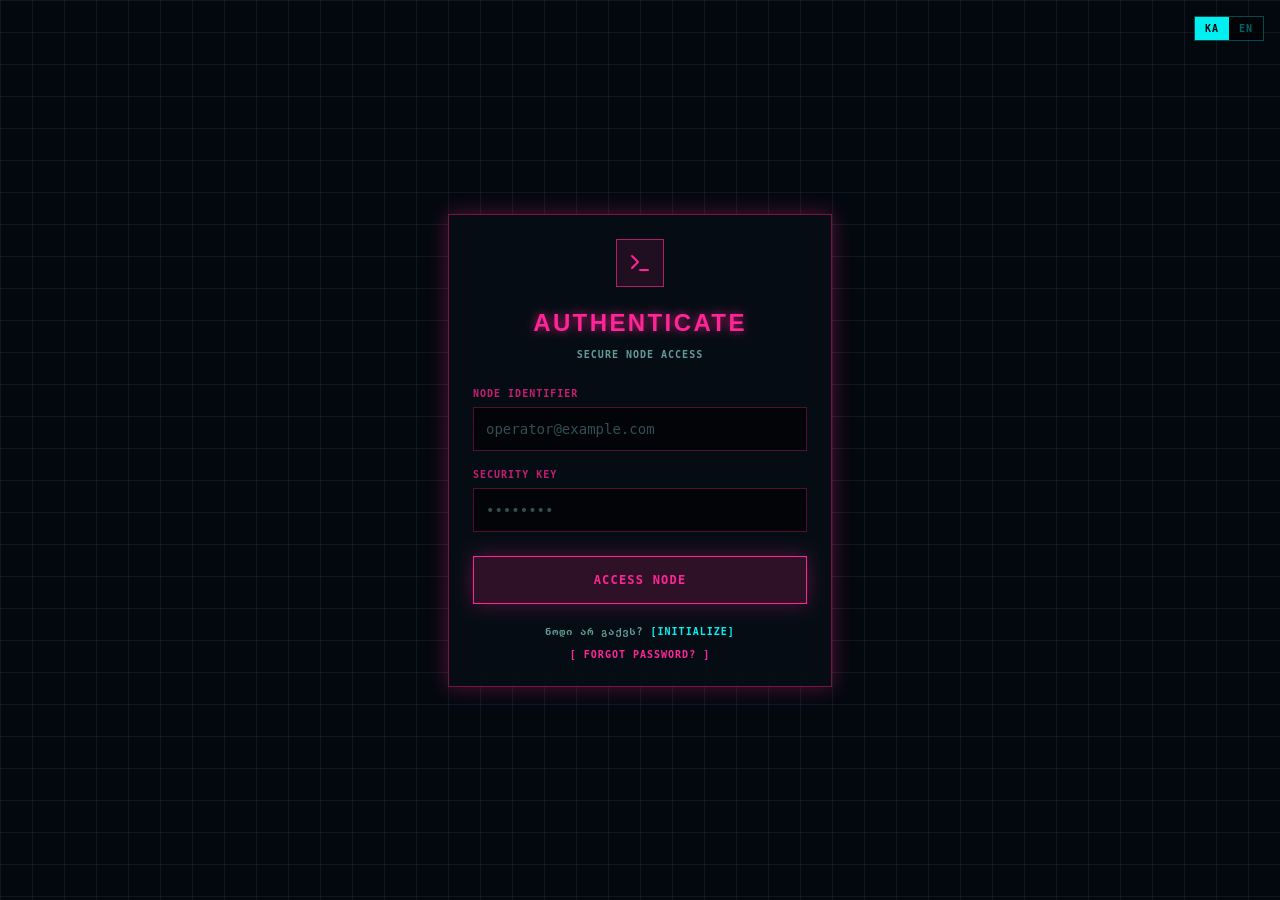
==== commit 50b91d08: "Update index.html" ====
--- a/index.html
+++ b/index.html
@@ -1,363 +1,231 @@
-<!DOCTYPE html>
-<html lang="en" class="dark">
-<head>
-    <meta charset="utf-8">
-    <meta name="viewport" content="width=device-width, initial-scale=1, viewport-fit=cover">
-    <link rel="stylesheet" href="assets/styles-DY3Jxg8_.css" data-precedence="default">
-    <link rel="stylesheet" href="../fonts.googleapis.com/css2_family_Orbitron_wght_500_700_900_family_JetBrains_Mono_wght_400_500_700_800_display_swap.css" data-precedence="default">
-    <title>Sign In — Glitch Node Operator Terminal</title>
-    <meta name="theme-color" content="#08111a">
-    <meta name="author" content="Glitch Node">
-    <meta property="og:site_name" content="Glitch Node">
-    <meta property="og:type" content="website">
-    <meta name="twitter:card" content="summary">
-    <meta name="google-site-verification" content="L5C6aTMnUr7W4Drw7mv9cQI0YEWugiS9At8uBBE5fQQ">
-    <meta name="description" content="Secure terminal access for Glitch Node operators — sign in to manage your processing nodes, claim yield, and operate your wallet.">
-    <meta property="og:title" content="Sign In — Glitch Node Operator Terminal">
-    <meta property="og:description" content="Secure terminal access for Glitch Node operators — manage nodes, claim yield, and operate your wallet.">
-    <meta property="og:url" content="https://glitchnode.online/login">
-    <link rel="modulepreload" href="assets/index-T7THipPA.js.mjs">
-    <link rel="modulepreload" href="assets/useRouter-B0g6GC7L.js.mjs">
-    <link rel="modulepreload" href="assets/preload-helper-zJ_50EbN.js.mjs">
-    <link rel="modulepreload" href="assets/link-4GDfDJjC.js.mjs">
-    <link rel="modulepreload" href="assets/useMatch-Bjs59Euw.js.mjs">
-    <link rel="modulepreload" href="assets/utils-SKscSV2t.js.mjs">
-    <link rel="modulepreload" href="assets/createServerFn-8_5Ta8IY.js.mjs">
-    <link rel="modulepreload" href="assets/redirect-C-eRQtnH.js.mjs">
-    <link rel="modulepreload" href="assets/auth-middleware-JDjVgB0Q.js.mjs">
-    <link rel="modulepreload" href="assets/login-CJKGdL7D.js.mjs">
-    <link rel="modulepreload" href="assets/terminal-CqBLucWO.js.mjs">
-    <link rel="modulepreload" href="assets/LangToggle-DqhJc3sx.js.mjs">
-    <link rel="preconnect" href="../fonts.googleapis.com/index.html">
-    <link rel="preconnect" href="../fonts.gstatic.com/index.html">
-    <link rel="canonical" href="../glitchnode.online/login">
-    <script type="application/ld+json">
-        {
-            "@context": "https://schema.org",
-            "@graph": [{
-                "@type": "Organization",
-                "@id": "https://glitchnode.online/#organization",
-                "name": "Glitch Node",
-                "url": "https://glitchnode.online",
-                "description": "Decentralized yield network where operators acquire processing nodes and earn daily on-chain rewards."
-            }, {
-                "@type": "WebSite",
-                "@id": "https://glitchnode.online/#website",
-                "url": "https://glitchnode.online",
-                "name": "Glitch Node",
-                "description": "Acquire processing nodes and earn daily yield on the Glitch Node network.",
-                "publisher": { "@id": "https://glitchnode.online/#organization" }
-            }]
-        }
-    </script>
-    <style>
-        @font-face {
-            font-family: 'CameraPlainVariable';
-            src: url('../cdn.gpteng.co/mcp-widgets/v1/fonts/CameraPlainVariable.woff2') format('woff2');
-            font-weight: 100 900;
-            font-style: normal;
-            font-display: swap;
-        }
-
-        #lovable-badge {
-            --badge-bg: #1b1b1b;
-            --badge-text: #c5c1b9;
-            --badge-text-hover: #dcdad5;
-            --badge-radius: 6px;
-            --badge-padding: 8px;
-            --badge-gap: 6px;
-            --badge-shadow:
-                0 0 0 1px rgba(0, 0, 0, 0.88),
-                0 1px 0 0 rgba(0, 0, 0, 0.04),
-                0 2px 2px -1px rgba(0, 0, 0, 0.08),
-                0 4px 4px -2px rgba(0, 0, 0, 0.08),
-                0 8px 8px -4px rgba(0, 0, 0, 0.08),
-                0 16px 16px -8px rgba(0, 0, 0, 0.08);
-            --badge-transition-duration: 0.2s;
-            --badge-transition-easing: cubic-bezier(0.16, 1, 0.32, 1);
-            --focus-color: #575ECF;
-            --focus-offset: 2px;
-            --focus-width: 2px;
-
-            position: fixed;
-            bottom: 12px;
-            right: 12px;
-            height: 24px;
-            display: flex;
-            align-items: center;
-            z-index: 1000000;
-            background-color: var(--badge-bg) !important;
-            color: var(--badge-text) !important;
-            border-radius: var(--badge-radius);
-            box-shadow: var(--badge-shadow) !important;
-            font-size: 12px;
-            font-family: CameraPlainVariable, "CameraPlainVariable Fallback", -apple-system, BlinkMacSystemFont, 'Segoe UI', Roboto, sans-serif;
-            font-weight: 400 !important;
-            text-transform: none !important;
-            font-feature-settings: normal !important;
-            transform: translateZ(0);
-            will-change: transform, opacity;
-        }
-
-        #lovable-badge-cta {
-            display: flex;
-            align-items: center;
-            gap: var(--badge-gap);
-            padding: 0 var(--badge-padding);
-            height: 100%;
-            color: inherit;
-            text-decoration: none;
-            white-space: nowrap;
-            border-radius: var(--badge-radius) 0 0 var(--badge-radius);
-            transition:
-                background-color var(--badge-transition-duration) ease,
-                color var(--badge-transition-duration) ease,
-                transform 0.1s ease;
-        }
-
-        #lovable-badge-cta:hover {
-            background: rgba(255, 255, 255, 0.04);
-            color: var(--badge-text-hover);
-        }
-
-        #lovable-badge-cta:active {
-            transform: scale(0.98);
-        }
-
-        #lovable-badge-cta:focus {
-            outline: none;
-        }
-
-        #lovable-badge-cta:focus-visible {
-            outline: var(--focus-width) solid var(--focus-color);
-            outline-offset: var(--focus-offset);
-            z-index: 1;
-        }
-
-        #lovable-badge-text {
-            line-height: 1;
-        }
-
-        #lovable-badge-divider {
-            width: 1px;
-            height: 24px;
-            background-color: rgba(255, 255, 255, 0.04);
-            flex-shrink: 0;
-        }
-
-        #lovable-badge-close {
-            width: 24px;
-            height: 24px;
-            min-width: 24px;
-            min-height: 24px;
-            cursor: pointer;
-            background: none;
-            border: none;
-            padding: 0;
-            display: flex;
-            align-items: center;
-            justify-content: center;
-            border-radius: 0 var(--badge-radius) var(--badge-radius) 0;
-            flex-shrink: 0;
-            transition:
-                background-color var(--badge-transition-duration) ease,
-                transform 0.1s ease;
-        }
-
-        #lovable-badge-close:hover {
-            background: rgba(255, 255, 255, 0.04);
-        }
-
-        #lovable-badge-close:active {
-            transform: scale(0.92);
-        }
-
-        #lovable-badge-close:focus {
-            outline: none;
-        }
-
-        #lovable-badge-close:focus-visible {
-            outline: var(--focus-width) solid var(--focus-color);
-            outline-offset: calc(var(--focus-offset) * -1);
-            z-index: 1;
-        }
-
-        #lovable-badge-close svg path {
-            fill: var(--badge-text);
-            transition: fill var(--badge-transition-duration) ease;
-        }
-
-        #lovable-badge-close:hover svg path {
-            fill: var(--badge-text-hover);
-        }
-
-        @media (prefers-reduced-motion: reduce) {
-            #lovable-badge-cta,
-            #lovable-badge-close,
-            #lovable-badge-close svg path {
-                transition: none;
-            }
-
-            #lovable-badge-cta:active,
-            #lovable-badge-close:active {
-                transform: none;
-            }
-        }
-
-        @media (prefers-contrast: high) {
-            #lovable-badge {
-                --badge-bg: #000;
-                --badge-text: #fff;
-                --badge-text-hover: #fff;
-                border: 2px solid currentColor;
-            }
-
-            #lovable-badge-cta:focus-visible,
-            #lovable-badge-close:focus-visible {
-                outline-width: 3px;
-            }
-        }
-    </style>
-    <script defer src="./flock.js.mjs" data-proxy-url="/~api/analytics"></script>
-    <script defer src="l5e/events.js" data-artifact-kind="dwl_content_hash" data-artifact-id="b8f807cd7557de5263428cff706310fb71f94f110ca5ae3cbc40c79dd454aa80" data-commit-sha="00dc970ea955dbbea204ea533d11bf78f69aa5d8" data-context-token="v1.[base64].F92hfzvwZHdPtPBKwLHL3ghMgSsC74THSHrdkbn7HHs"></script>
-    <meta name="twitter:title" content="Sign In — Glitch Node Operator Terminal">
-    <meta name="twitter:description" content="Secure terminal access for Glitch Node operators — manage nodes, claim yield, and operate your wallet.">
-    <meta property="og:image" content="https://pub-bb2e103a32db4e198524a2e9ed8f35b4.r2.dev/b05cfea9-3690-4be5-b2ce-78610d7e48e2/id-preview-637e7753--4ba7b93d-4305-4931-be8b-921bed7b8836.lovable.app-1781499308717.png">
-    <meta name="twitter:image" content="https://pub-bb2e103a32db4e198524a2e9ed8f35b4.r2.dev/b05cfea9-3690-4be5-b2ce-78610d7e48e2/id-preview-637e7753--4ba7b93d-4305-4931-be8b-921bed7b8836.lovable.app-1781499308717.png">
-</head>
-<body>
-    <div class="relative flex min-h-screen items-center justify-center px-4 py-10">
-        <div class="pointer-events-none absolute inset-0" style="background-image:linear-gradient(to right, oklch(0.7 0.27 0 / 0.06) 1px, transparent 1px), linear-gradient(to bottom, oklch(0.7 0.27 0 / 0.06) 1px, transparent 1px);background-size:32px 32px"></div>
-        <div class="absolute right-4 top-4 z-10">
-            <div class="inline-flex border border-primary/30 bg-black/60" role="group" aria-label="Language">
-                <button aria-label="Switch to Georgian" aria-pressed="true" class="px-2.5 py-1 text-[10px] font-black uppercase tracking-widest transition-colors bg-primary text-primary-foreground">KA</button>
-                <button aria-label="Switch to English" aria-pressed="false" class="px-2.5 py-1 text-[10px] font-black uppercase tracking-widest transition-colors text-primary/40 hover:text-primary">EN</button>
-            </div>
-        </div>
-        <form class="relative z-10 w-full max-w-sm border border-secondary/40 bg-card/80 p-6 backdrop-blur-md glow-pink">
-            <div class="mb-5 flex items-center justify-center">
-                <div class="flex h-12 w-12 items-center justify-center border border-secondary/60 bg-secondary/10">
-                    <svg xmlns="http://www.w3.org/2000/svg" width="24" height="24" viewbox="0 0 24 24" fill="none" stroke="currentColor" stroke-width="2" stroke-linecap="round" stroke-linejoin="round" class="lucide lucide-terminal h-6 w-6 text-secondary" aria-hidden="true">
-                        <path d="M12 19h8"></path>
-                        <path d="m4 17 6-6-6-6"></path>
-                    </svg>
-                </div>
-            </div>
-            <h1 class="text-center font-display text-2xl font-black uppercase tracking-widest text-secondary text-glow-pink">AUTHENTICATE</h1>
-            <p class="mt-2 text-center text-[10px] font-bold uppercase tracking-widest text-muted-foreground">SECURE NODE ACCESS</p>
-            <div class="mt-6 space-y-4">
-                <label class="block" for="login-email">
-                    <span class="mb-1.5 block text-[10px] font-black uppercase tracking-widest text-secondary/70">NODE IDENTIFIER</span>
-                    <input id="login-email" type="email" required="" placeholder="operator@example.com" class="h-11 w-full border border-secondary/30 bg-black/60 px-3 font-mono text-sm text-foreground outline-none placeholder:text-muted-foreground/50 focus:border-secondary focus:glow-pink" value="">
-                </label>
-                <label class="block" for="login-password">
-                    <span class="mb-1.5 block text-[10px] font-black uppercase tracking-widest text-secondary/70">SECURITY KEY</span>
-                    <input id="login-password" type="password" required="" placeholder="••••••••" class="h-11 w-full border border-secondary/30 bg-black/60 px-3 font-mono text-sm text-foreground outline-none placeholder:text-muted-foreground/50 focus:border-secondary focus:glow-pink" value="">
-                </label>
-            </div>
-            <button type="submit" class="mt-6 h-12 w-full border border-secondary bg-secondary/15 text-xs font-black uppercase tracking-widest text-secondary glow-pink transition-colors hover:bg-secondary/25 disabled:opacity-50">ACCESS NODE</button>
-            <div class="mt-5 text-center text-[10px] font-bold uppercase tracking-widest text-muted-foreground">&#4316;&#4317;&#4307;&#4312; &#4304;&#4320; &#4306;&#4304;&#4325;&#4309;&#4321;? <a href="register.html" class="text-primary hover:underline">[INITIALIZE]</a></div>
-            <div class="mt-2 text-center text-[10px] font-bold uppercase tracking-widest text-muted-foreground"><a href="forgot-password.html" class="text-secondary hover:underline">[ Forgot Password? ]</a></div>
-        </form>
-    </div>
-    <script>
-        (function(a, f) { let l; try { l = JSON.parse(sessionStorage.getItem(a) || "{}") } catch { return } const n = l?.[f || history.state?.__TSR_key]; let c = !1; for (const t in n) { const e = n[t],
-                o = e?.scrollX,
-                s = e?.scrollY; if (Number.isFinite(o) && Number.isFinite(s)) { if (t === "window") scrollTo(o, s), c = !0; else if (t) try { const r = document.querySelector(t); r && (r.scrollLeft = o, r.scrollTop = s) } catch {} } } if (c) return; const i = location.hash.slice(1); if (i) { const t = history.state?.__hashScrollIntoViewOptions ?? !0; if (t) { const e = document.getElementById(i); e && e.scrollIntoView(t) } return } scrollTo(0, 0) })(
-            "tsr-scroll-restoration-v1_3");
-        document.currentScript.remove()
-    </script>
-    <section aria-label="Notifications alt+T" tabindex="-1" aria-live="polite" aria-relevant="additions text" aria-atomic="false"></section>
-    <script class="$tsr" id="$tsr-stream-barrier">
-        (self.$R = self.$R || {})["tsr"] = [];
-        self.$_TSR = {
-            h() { this.hydrated = !0, this.c() },
-            e() { this.streamEnded = !0, this.c() },
-            c() { this.hydrated && this.streamEnded && (delete self.$_TSR, delete self.$R.tsr) },
-            p(e) { this.initialized ? e() : this.buffer.push(e) },
-            buffer: []
-        };
-        $_TSR.router = ($R => $R[0] = {
-            manifest: $R[1] = {
-                routes: $R[2] = {
-                    __root__: $R[3] = {
-                        preloads: $R[4] = [
-                            "/assets/index-T7THipPA.js",
-                            "/assets/useRouter-B0g6GC7L.js",
-                            "/assets/preload-helper-zJ_50EbN.js",
-                            "/assets/link-4GDfDJjC.js",
-                            "/assets/useMatch-Bjs59Euw.js",
-                            "/assets/utils-SKscSV2t.js",
-                            "/assets/createServerFn-8_5Ta8IY.js",
-                            "/assets/redirect-C-eRQtnH.js",
-                            "/assets/auth-middleware-JDjVgB0Q.js"
-                        ],
-                        scripts: $R[5] = [$R[6] = { attrs: $R[7] = { type: "module", async: !0, src: "/assets/index-T7THipPA.js" } }]
-                    },
-                    "/login": $R[8] = {
-                        preloads: $R[9] = [
-                            "/assets/login-CJKGdL7D.js",
-                            "/assets/terminal-CqBLucWO.js",
-                            "/assets/LangToggle-DqhJc3sx.js"
-                        ]
-                    }
-                }
-            },
-            matches: $R[10] = [$R[11] = { i: "__root__ ", u: 1782926135989, s: "success", ssr: !0 }, $R[12] = { i: " login login", u: 1782926135989,
-                s: "success", ssr: !0 }],
-            lastMatchId: " login login"
-        })($R["tsr"]);
-        $_TSR.e();
-        document.currentScript.remove()
-    </script>
-    <script type="module" async="" src="assets/index-T7THipPA.js.mjs"></script>
-    <aside id="lovable-badge" role="complementary" dir="ltr" lang="en" aria-label="Edit with Lovable">
-        <a id="lovable-badge-cta" target="_blank" href="https://lovable.dev/projects/4ba7b93d-4305-4931-be8b-921bed7b8836?utm_source=lovable-badge" rel="noopener nofollow" aria-label="Edit with Lovable">
-            <span id="lovable-badge-text">Edit with</span>
-            <svg xmlns="http://www.w3.org/2000/svg" width="52" height="16" fill="none" viewbox="0 0 52 16">
-                <path fill="#FCFBF8" fill-rule="evenodd" d="M20.318 5.25c.643 0 1.206.14 1.69.418a2.81 2.81 0 0 1 1.118 1.191c.266.513.4 1.115.4 1.807s-.134 1.296-.4 1.812a2.81 2.81 0 0 1-1.118 1.193c-.484.278-1.047.418-1.69.418s-1.208-.14-1.695-.418a2.85 2.85 0 0 1-1.125-1.193c-.262-.516-.393-1.12-.393-1.812s.131-1.294.393-1.807a2.848 2.848 0 0 1 1.125-1.191c.487-.279 1.052-.418 1.695-.418Zm0 1.425c-.27 0-.504.076-.7.228-.193.147-.34.37-.443.67-.102.295-.153.66-.153 1.093 0 .435.05.801.153 1.1.102.3.25.524.443.676.196.147.43.22.7.22.27 0 .502-.073.694-.22.193-.152.341-.375.443-.67.103-.299.153-.667.153-1.106 0-.65-.112-1.145-.337-1.481a1.08 1.08 0 0 0-.953-.51ZM32.7 5.25c.61 0 1.127.1 1.549.3.422.197.74.48.953.849.217.368.325.809.325 1.32v2.704c0 .29.02.562.062.812.044.245.108.4.19.466V12h-1.935a5.895 5.895 0 0 1-.105-.684 7.745 7.745 0 0 1-.02-.228 2.293 2.293 0 0 1-.151.203c-.205.242-.47.437-.793.584-.32.143-.685.215-1.094.215-.406 0-.77-.08-1.094-.24a1.845 1.845 0 0 1-.756-.682 1.984 1.984 0 0 1-.27-1.045c0-.606.178-1.069.535-1.388.356-.324.87-.534 1.542-.633l1.125-.16c.225-.032.403-.074.534-.123a.622.622 0 0 0 .288-.196.549.549 0 0 0 .093-.327.65.65 0 0 0-.11-.367.702.702 0 0 0-.32-.27c-.14-.07-.31-.105-.51-.105-.32 0-.576.083-.768.251-.193.164-.298.39-.314.676h-1.923c.016-.434.147-.82.393-1.155.25-.34.596-.604 1.039-.792.442-.189.954-.283 1.535-.283Zm.99 3.498a.98.98 0 0 1-.215.14 2.49 2.49 0 0 1-.584.178l-.473.092c-.315.061-.553.156-.713.283-.155.127-.233.305-.233.534 0 .23.084.412.252.547.168.135.383.203.645.203s.494-.058.694-.173c.201-.118.355-.282.461-.49.11-.21.166-.448.166-.714v-.6Zm4.526-2.375c.065-.125.138-.243.221-.349.197-.25.437-.44.719-.571.282-.135.6-.203.952-.203.528 0 .988.138 1.377.412.389.275.688.67.896 1.186.21.512.314 1.12.314 1.824 0 .7-.107 1.309-.32 1.825-.213.512-.518.906-.915 1.18-.393.275-.854.412-1.383.412-.352 0-.667-.062-.946-.184a1.832 1.832 0 0 1-.7-.554 2.2 2.2 0 0 1-.234-.383V12h-1.843V3h1.862v3.373Zm1.284.296c-.274 0-.51.085-.707.253-.192.163-.338.397-.436.7a3.376 3.376 0 0 0-.148 1.05c0 .406.05.759.148 1.058.098.299.243.53.436.694.197.164.433.246.707.246.279 0 .512-.082.7-.246.193-.164.336-.395.43-.694.099-.3.148-.652.148-1.058 0-.405-.05-.757-.147-1.056-.095-.299-.238-.53-.43-.694a1.015 1.015 0 0 0-.7-.253Zm9.416-1.419c.602 0 1.136.131 1.604.393.466.262.829.643 1.086 1.143.263.5.394 1.097.394 1.794 0 .25-.002.449-.006.596H47.51c.018.288.071.538.164.75a1.3 1.3 0 0 0 .491.596c.214.13.465.196.757.196.319 0 .583-.082.792-.246.209-.167.34-.403.393-.706h1.862a2.48 2.48 0 0 1-.485 1.235 2.54 2.54 0 0 1-1.051.805c-.439.188-.949.283-1.53.283-.655 0-1.225-.125-1.708-.375a2.672 2.672 0 0 1-1.13-1.143c-.267-.508-.4-1.137-.4-1.887 0-.712.14-1.327.418-1.843a2.86 2.86 0 0 1 1.155-1.186c.491-.27 1.051-.405 1.678-.405Zm-.044 1.345c-.274 0-.516.068-.725.203a1.29 1.29 0 0 0-.479.59 2.045 2.045 0 0 0-.132.498h2.562a1.873 1.873 0 0 0-.138-.602 1.061 1.061 0 0 0-.418-.516 1.243 1.243 0 0 0-.67-.173Z" clip-rule="evenodd"></path>
-                <path fill="#FCFBF8" d="m26.605 9.995 1.342-4.566h1.924L27.628 12h-2.07l-2.33-6.57h1.98l1.397 4.565Zm-13.013.143h2.256c1.632 0 1.421 1.837 1.418 1.861h-5.603V3h1.93v7.138Zm31.516 1.861h-1.862V3h1.862v8.999Z"></path>
-                <path fill="url(#a)" fill-rule="evenodd" d="M2.7 3c1.492 0 2.7 1.192 2.7 2.663v1.012h.9c1.49 0 2.7 1.192 2.7 2.662S7.791 12 6.3 12H0V5.663C0 4.193 1.209 3 2.7 3Z" clip-rule="evenodd"></path>
-                <defs>
-                    <radialgradient id="a" cx="0" cy="0" r="1" gradienttransform="matrix(-1.54236 7.07838 -10.231 -2.15602 4.627 5.022)" gradientunits="userSpaceOnUse">
-                        <stop offset=".106" stop-color="#FE7B02"></stop>
-                        <stop offset=".394" stop-color="#FE3F21"></stop>
-                        <stop offset=".608" stop-color="#F858BC"></stop>
-                        <stop offset=".929" stop-color="#575ECF"></stop>
-                    </radialgradient>
-                </defs>
-            </svg>
-        </a>
-        <span id="lovable-badge-divider" aria-hidden="true"></span>
-        <button id="lovable-badge-close" aria-label="Dismiss" title="Dismiss" type="button">
-            <svg xmlns="http://www.w3.org/2000/svg" width="16" height="16" fill="none" viewbox="0 0 16 16" aria-hidden="true">
-                <path d="M10.646 4.646a.5.5 0 1 1 .707.708L8.707 8l2.646 2.646a.5.5 0 1 1-.707.707L8 8.707l-2.646 2.646a.5.5 0 1 1-.708-.707L7.293 8 4.646 5.354a.5.5 0 1 1 .708-.708L8 7.293l2.646-2.647Z"></path>
-            </svg>
-        </button>
-    </aside>
-    <script>
-        if (window.self !== window.top || navigator.userAgent.includes('puppeteer')) {
-            var badge = document.getElementById('lovable-badge');
-            if (badge) {
-                badge.style.display = 'none';
-            }
-        }
-        var closeButton = document.getElementById('lovable-badge-close');
-        if (closeButton) {
-            closeButton.addEventListener('click', function(event) {
-                event.preventDefault();
-                event.stopPropagation();
-                var badge = document.getElementById('lovable-badge');
-                if (badge) {
-                    badge.classList.add('closing');
-                    setTimeout(function() {
-                        if (badge) {
-                            badge.style.display = 'none';
-                        }
-                    }, 240);
-                }
-            });
-        }
-    </script>
-</body>
-</html>
+<html lang="en" class="dark"><!--
+* PyWebCopy Engine [version 7.1]
+* Copyright 2020; Raja Tomar
+* File mirrored from [https://glitchnode.app/login]
+* At UTC datetime: [2026-07-01 17:15:43.280444]
+--><head><meta charset="utf-8"><meta name="viewport" content="width=device-width, initial-scale=1, viewport-fit=cover"><link rel="stylesheet" href="assets/styles-DY3Jxg8_.css" data-precedence="default"><link rel="stylesheet" href="../fonts.googleapis.com/css2_family_Orbitron_wght_500_700_900_family_JetBrains_Mono_wght_400_500_700_800_display_swap.css" data-precedence="default"><title>Sign In &#8212; Glitch Node Operator Terminal</title><meta name="theme-color" content="#08111a"><meta name="author" content="Glitch Node"><meta property="og:site_name" content="Glitch Node"><meta property="og:type" content="website"><meta name="twitter:card" content="summary"><meta name="google-site-verification" content="L5C6aTMnUr7W4Drw7mv9cQI0YEWugiS9At8uBBE5fQQ"><meta name="description" content="Secure terminal access for Glitch Node operators &#8212; sign in to manage your processing nodes, claim yield, and operate your wallet."><meta property="og:title" content="Sign In &#8212; Glitch Node Operator Terminal"><meta property="og:description" content="Secure terminal access for Glitch Node operators &#8212; manage nodes, claim yield, and operate your wallet."><meta property="og:url" content="https://glitchnode.online/login"><link rel="modulepreload" href="assets/index-T7THipPA.js.mjs"><link rel="modulepreload" href="assets/useRouter-B0g6GC7L.js.mjs"><link rel="modulepreload" href="assets/preload-helper-zJ_50EbN.js.mjs"><link rel="modulepreload" href="assets/link-4GDfDJjC.js.mjs"><link rel="modulepreload" href="assets/useMatch-Bjs59Euw.js.mjs"><link rel="modulepreload" href="assets/utils-SKscSV2t.js.mjs"><link rel="modulepreload" href="assets/createServerFn-8_5Ta8IY.js.mjs"><link rel="modulepreload" href="assets/redirect-C-eRQtnH.js.mjs"><link rel="modulepreload" href="assets/auth-middleware-JDjVgB0Q.js.mjs"><link rel="modulepreload" href="assets/login-CJKGdL7D.js.mjs"><link rel="modulepreload" href="assets/terminal-CqBLucWO.js.mjs"><link rel="modulepreload" href="assets/LangToggle-DqhJc3sx.js.mjs"><link rel="preconnect" href="../fonts.googleapis.com/index.html"><link rel="preconnect" href="../fonts.gstatic.com/index.html"><link rel="canonical" href="../glitchnode.online/login"><script type="application/ld+json">{"@context":"https://schema.org","@graph":[{"@type":"Organization","@id":"https://glitchnode.online/#organization","name":"Glitch Node","url":"https://glitchnode.online","description":"Decentralized yield network where operators acquire processing nodes and earn daily on-chain rewards."},{"@type":"WebSite","@id":"https://glitchnode.online/#website","url":"https://glitchnode.online","name":"Glitch Node","description":"Acquire processing nodes and earn daily yield on the Glitch Node network.","publisher":{"@id":"https://glitchnode.online/#organization"}}]}</script>
+<style>
+	@font-face {
+		font-family: 'CameraPlainVariable';
+		src: url('../cdn.gpteng.co/mcp-widgets/v1/fonts/CameraPlainVariable.woff2') format('woff2');
+		font-weight: 100 900;
+		font-style: normal;
+		font-display: swap;
+	}
+
+	#lovable-badge {
+		--badge-bg: #1b1b1b;
+		--badge-text: #c5c1b9;
+		--badge-text-hover: #dcdad5;
+		--badge-radius: 6px;
+		--badge-padding: 8px;
+		--badge-gap: 6px;
+		--badge-shadow: 
+			0 0 0 1px rgba(0, 0, 0, 0.88),
+			0 1px 0 0 rgba(0, 0, 0, 0.04),
+			0 2px 2px -1px rgba(0, 0, 0, 0.08),
+			0 4px 4px -2px rgba(0, 0, 0, 0.08),
+			0 8px 8px -4px rgba(0, 0, 0, 0.08),
+			0 16px 16px -8px rgba(0, 0, 0, 0.08);
+		--badge-transition-duration: 0.2s;
+		--badge-transition-easing: cubic-bezier(0.16, 1, 0.32, 1);
+		--focus-color: #575ECF;
+		--focus-offset: 2px;
+		--focus-width: 2px;
+		
+		position: fixed;
+		bottom: 12px;
+		right: 12px;
+		height: 24px;
+		display: flex;
+		align-items: center;
+		z-index: 1000000;
+		background-color: var(--badge-bg) !important;
+		color: var(--badge-text) !important;
+		border-radius: var(--badge-radius);
+		box-shadow: var(--badge-shadow) !important;
+		font-size: 12px;
+		font-family: CameraPlainVariable, "CameraPlainVariable Fallback", -apple-system, BlinkMacSystemFont, 'Segoe UI', Roboto, sans-serif;
+		font-weight: 400 !important;
+		text-transform: none !important;
+		font-feature-settings: normal !important;
+		transform: translateZ(0);
+		will-change: transform, opacity;
+	}
+
+	#lovable-badge-cta {
+		display: flex;
+		align-items: center;
+		gap: var(--badge-gap);
+		padding: 0 var(--badge-padding);
+		height: 100%;
+		color: inherit;
+		text-decoration: none;
+		white-space: nowrap;
+		border-radius: var(--badge-radius) 0 0 var(--badge-radius);
+		transition: 
+			background-color var(--badge-transition-duration) ease,
+			color var(--badge-transition-duration) ease,
+			transform 0.1s ease;
+	}
+
+	#lovable-badge-cta:hover {
+		background: rgba(255, 255, 255, 0.04);
+		color: var(--badge-text-hover);
+	}
+
+	#lovable-badge-cta:active {
+		transform: scale(0.98);
+	}
+
+	#lovable-badge-cta:focus {
+		outline: none;
+	}
+
+	#lovable-badge-cta:focus-visible {
+		outline: var(--focus-width) solid var(--focus-color);
+		outline-offset: var(--focus-offset);
+		z-index: 1;
+	}
+
+	#lovable-badge-text {
+		line-height: 1;
+	}
+
+	#lovable-badge-divider {
+		width: 1px;
+		height: 24px;
+		background-color: rgba(255, 255, 255, 0.04);
+		flex-shrink: 0;
+	}
+
+	#lovable-badge-close {
+		width: 24px;
+		height: 24px;
+		min-width: 24px;
+		min-height: 24px;
+		cursor: pointer;
+		background: none;
+		border: none;
+		padding: 0;
+		display: flex;
+		align-items: center;
+		justify-content: center;
+		border-radius: 0 var(--badge-radius) var(--badge-radius) 0;
+		flex-shrink: 0;
+		transition: 
+			background-color var(--badge-transition-duration) ease,
+			transform 0.1s ease;
+	}
+
+	#lovable-badge-close:hover {
+		background: rgba(255, 255, 255, 0.04);
+	}
+
+	#lovable-badge-close:active {
+		transform: scale(0.92);
+	}
+
+	#lovable-badge-close:focus {
+		outline: none;
+	}
+
+	#lovable-badge-close:focus-visible {
+		outline: var(--focus-width) solid var(--focus-color);
+		outline-offset: calc(var(--focus-offset) * -1);
+		z-index: 1;
+	}
+
+	#lovable-badge-close svg path {
+		fill: var(--badge-text);
+		transition: fill var(--badge-transition-duration) ease;
+	}
+
+	#lovable-badge-close:hover svg path {
+		fill: var(--badge-text-hover);
+	}
+
+	@media (prefers-reduced-motion: reduce) {
+		#lovable-badge-cta,
+		#lovable-badge-close,
+		#lovable-badge-close svg path {
+			transition: none;
+		}
+		
+		#lovable-badge-cta:active,
+		#lovable-badge-close:active {
+			transform: none;
+		}
+	}
+
+	@media (prefers-contrast: high) {
+		#lovable-badge {
+			--badge-bg: #000;
+			--badge-text: #fff;
+			--badge-text-hover: #fff;
+			border: 2px solid currentColor;
+		}
+		
+		#lovable-badge-cta:focus-visible,
+		#lovable-badge-close:focus-visible {
+			outline-width: 3px;
+		}
+	}
+</style>
+<script defer src="./flock.js.mjs" data-proxy-url="/~api/analytics"></script><script defer src="l5e/events.js" data-artifact-kind="dwl_content_hash" data-artifact-id="b8f807cd7557de5263428cff706310fb71f94f110ca5ae3cbc40c79dd454aa80" data-commit-sha="00dc970ea955dbbea204ea533d11bf78f69aa5d8" data-context-token="v1.[base64].F92hfzvwZHdPtPBKwLHL3ghMgSsC74THSHrdkbn7HHs"></script><meta name="twitter:title" content="Sign In &#8212; Glitch Node Operator Terminal"><meta name="twitter:description" content="Secure terminal access for Glitch Node operators &#8212; manage nodes, claim yield, and operate your wallet."><meta property="og:image" content="https://pub-bb2e103a32db4e198524a2e9ed8f35b4.r2.dev/b05cfea9-3690-4be5-b2ce-78610d7e48e2/id-preview-637e7753--4ba7b93d-4305-4931-be8b-921bed7b8836.lovable.app-1781499308717.png"><meta name="twitter:image" content="https://pub-bb2e103a32db4e198524a2e9ed8f35b4.r2.dev/b05cfea9-3690-4be5-b2ce-78610d7e48e2/id-preview-637e7753--4ba7b93d-4305-4931-be8b-921bed7b8836.lovable.app-1781499308717.png"></head><body><!--$--><div class="relative flex min-h-screen items-center justify-center px-4 py-10"><div class="pointer-events-none absolute inset-0" style="background-image:linear-gradient(to right, oklch(0.7 0.27 0 / 0.06) 1px, transparent 1px), linear-gradient(to bottom, oklch(0.7 0.27 0 / 0.06) 1px, transparent 1px);background-size:32px 32px"></div><div class="absolute right-4 top-4 z-10"><div class="inline-flex border border-primary/30 bg-black/60" role="group" aria-label="Language"><button aria-label="Switch to Georgian" aria-pressed="true" class="px-2.5 py-1 text-[10px] font-black uppercase tracking-widest transition-colors bg-primary text-primary-foreground">KA</button><button aria-label="Switch to English" aria-pressed="false" class="px-2.5 py-1 text-[10px] font-black uppercase tracking-widest transition-colors text-primary/40 hover:text-primary">EN</button></div></div><form class="relative z-10 w-full max-w-sm border border-secondary/40 bg-card/80 p-6 backdrop-blur-md glow-pink"><div class="mb-5 flex items-center justify-center"><div class="flex h-12 w-12 items-center justify-center border border-secondary/60 bg-secondary/10"><svg xmlns="http://www.w3.org/2000/svg" width="24" height="24" viewbox="0 0 24 24" fill="none" stroke="currentColor" stroke-width="2" stroke-linecap="round" stroke-linejoin="round" class="lucide lucide-terminal h-6 w-6 text-secondary" aria-hidden="true"><path d="M12 19h8"></path><path d="m4 17 6-6-6-6"></path></svg></div></div><h1 class="text-center font-display text-2xl font-black uppercase tracking-widest text-secondary text-glow-pink">AUTHENTICATE</h1><p class="mt-2 text-center text-[10px] font-bold uppercase tracking-widest text-muted-foreground">SECURE NODE ACCESS</p><div class="mt-6 space-y-4"><label class="block" for="login-email"><span class="mb-1.5 block text-[10px] font-black uppercase tracking-widest text-secondary/70">NODE IDENTIFIER</span><input id="login-email" type="email" required="" placeholder="operator@example.com" class="h-11 w-full border border-secondary/30 bg-black/60 px-3 font-mono text-sm text-foreground outline-none placeholder:text-muted-foreground/50 focus:border-secondary focus:glow-pink" value=""></label><label class="block" for="login-password"><span class="mb-1.5 block text-[10px] font-black uppercase tracking-widest text-secondary/70">SECURITY KEY</span><input id="login-password" type="password" required="" placeholder="&#8226;&#8226;&#8226;&#8226;&#8226;&#8226;&#8226;&#8226;" class="h-11 w-full border border-secondary/30 bg-black/60 px-3 font-mono text-sm text-foreground outline-none placeholder:text-muted-foreground/50 focus:border-secondary focus:glow-pink" value=""></label></div><button type="submit" class="mt-6 h-12 w-full border border-secondary bg-secondary/15 text-xs font-black uppercase tracking-widest text-secondary glow-pink transition-colors hover:bg-secondary/25 disabled:opacity-50">ACCESS NODE</button><div class="mt-5 text-center text-[10px] font-bold uppercase tracking-widest text-muted-foreground">&#4316;&#4317;&#4307;&#4312; &#4304;&#4320; &#4306;&#4304;&#4325;&#4309;&#4321;?<!-- --> <a href="https://glitchnode.app/register" class="text-primary hover:underline">[<!-- -->INITIALIZE<!-- -->]</a></div><div class="mt-2 text-center text-[10px] font-bold uppercase tracking-widest text-muted-foreground"><a href="forgot-password.html" class="text-secondary hover:underline">[ Forgot Password? ]</a></div></form></div><script>(function(a,f){let l;try{l=JSON.parse(sessionStorage.getItem(a)||"{}")}catch{return}const n=l?.[f||history.state?.__TSR_key];let c=!1;for(const t in n){const e=n[t],o=e?.scrollX,s=e?.scrollY;if(Number.isFinite(o)&&Number.isFinite(s)){if(t==="window")scrollTo(o,s),c=!0;else if(t)try{const r=document.querySelector(t);r&&(r.scrollLeft=o,r.scrollTop=s)}catch{}}}if(c)return;const i=location.hash.slice(1);if(i){const t=history.state?.__hashScrollIntoViewOptions??!0;if(t){const e=document.getElementById(i);e&&e.scrollIntoView(t)}return}scrollTo(0,0)})("tsr-scroll-restoration-v1_3");document.currentScript.remove()</script><!--/$--><section aria-label="Notifications alt+T" tabindex="-1" aria-live="polite" aria-relevant="additions text" aria-atomic="false"></section><script class="$tsr" id="$tsr-stream-barrier">(self.$R=self.$R||{})["tsr"]=[];self.$_TSR={h(){this.hydrated=!0,this.c()},e(){this.streamEnded=!0,this.c()},c(){this.hydrated&&this.streamEnded&&(delete self.$_TSR,delete self.$R.tsr)},p(e){this.initialized?e():this.buffer.push(e)},buffer:[]};$_TSR.router=($R=>$R[0]={manifest:$R[1]={routes:$R[2]={__root__:$R[3]={preloads:$R[4]=["/assets/index-T7THipPA.js","/assets/useRouter-B0g6GC7L.js","/assets/preload-helper-zJ_50EbN.js","/assets/link-4GDfDJjC.js","/assets/useMatch-Bjs59Euw.js","/assets/utils-SKscSV2t.js","/assets/createServerFn-8_5Ta8IY.js","/assets/redirect-C-eRQtnH.js","/assets/auth-middleware-JDjVgB0Q.js"],scripts:$R[5]=[$R[6]={attrs:$R[7]={type:"module",async:!0,src:"/assets/index-T7THipPA.js"}}]},"/login":$R[8]={preloads:$R[9]=["/assets/login-CJKGdL7D.js","/assets/terminal-CqBLucWO.js","/assets/LangToggle-DqhJc3sx.js"]}}},matches:$R[10]=[$R[11]={i:"__root__ ",u:1782926135989,s:"success",ssr:!0},$R[12]={i:" login login",u:1782926135989,s:"success",ssr:!0}],lastMatchId:" login login"})($R["tsr"]);$_TSR.e();document.currentScript.remove()</script><script type="module" async="" src="assets/index-T7THipPA.js.mjs"></script>
+<aside id="lovable-badge" role="complementary" dir="ltr" lang="en" aria-label="Edit with Lovable">
+	<a id="lovable-badge-cta" target="_blank" href="https://lovable.dev/projects/4ba7b93d-4305-4931-be8b-921bed7b8836?utm_source=lovable-badge" rel="noopener nofollow" aria-label="Edit with Lovable">
+		<span id="lovable-badge-text">Edit with</span>
+		<svg xmlns="http://www.w3.org/2000/svg" width="52" height="16" fill="none" viewbox="0 0 52 16">
+  <path fill="#FCFBF8" fill-rule="evenodd" d="M20.318 5.25c.643 0 1.206.14 1.69.418a2.81 2.81 0 0 1 1.118 1.191c.266.513.4 1.115.4 1.807s-.134 1.296-.4 1.812a2.81 2.81 0 0 1-1.118 1.193c-.484.278-1.047.418-1.69.418s-1.208-.14-1.695-.418a2.85 2.85 0 0 1-1.125-1.193c-.262-.516-.393-1.12-.393-1.812s.131-1.294.393-1.807a2.848 2.848 0 0 1 1.125-1.191c.487-.279 1.052-.418 1.695-.418Zm0 1.425c-.27 0-.504.076-.7.228-.193.147-.34.37-.443.67-.102.295-.153.66-.153 1.093 0 .435.05.801.153 1.1.102.3.25.524.443.676.196.147.43.22.7.22.27 0 .502-.073.694-.22.193-.152.341-.375.443-.67.103-.299.153-.667.153-1.106 0-.65-.112-1.145-.337-1.481a1.08 1.08 0 0 0-.953-.51ZM32.7 5.25c.61 0 1.127.1 1.549.3.422.197.74.48.953.849.217.368.325.809.325 1.32v2.704c0 .29.02.562.062.812.044.245.108.4.19.466V12h-1.935a5.895 5.895 0 0 1-.105-.684 7.745 7.745 0 0 1-.02-.228 2.293 2.293 0 0 1-.151.203c-.205.242-.47.437-.793.584-.32.143-.685.215-1.094.215-.406 0-.77-.08-1.094-.24a1.845 1.845 0 0 1-.756-.682 1.984 1.984 0 0 1-.27-1.045c0-.606.178-1.069.535-1.388.356-.324.87-.534 1.542-.633l1.125-.16c.225-.032.403-.074.534-.123a.622.622 0 0 0 .288-.196.549.549 0 0 0 .093-.327.65.65 0 0 0-.11-.367.702.702 0 0 0-.32-.27c-.14-.07-.31-.105-.51-.105-.32 0-.576.083-.768.251-.193.164-.298.39-.314.676h-1.923c.016-.434.147-.82.393-1.155.25-.34.596-.604 1.039-.792.442-.189.954-.283 1.535-.283Zm.99 3.498a.98.98 0 0 1-.215.14 2.49 2.49 0 0 1-.584.178l-.473.092c-.315.061-.553.156-.713.283-.155.127-.233.305-.233.534 0 .23.084.412.252.547.168.135.383.203.645.203s.494-.058.694-.173c.201-.118.355-.282.461-.49.11-.21.166-.448.166-.714v-.6Zm4.526-2.375c.065-.125.138-.243.221-.349.197-.25.437-.44.719-.571.282-.135.6-.203.952-.203.528 0 .988.138 1.377.412.389.275.688.67.896 1.186.21.512.314 1.12.314 1.824 0 .7-.107 1.309-.32 1.825-.213.512-.518.906-.915 1.18-.393.275-.854.412-1.383.412-.352 0-.667-.062-.946-.184a1.832 1.832 0 0 1-.7-.554 2.2 2.2 0 0 1-.234-.383V12h-1.843V3h1.862v3.373Zm1.284.296c-.274 0-.51.085-.707.253-.192.163-.338.397-.436.7a3.376 3.376 0 0 0-.148 1.05c0 .406.05.759.148 1.058.098.299.243.53.436.694.197.164.433.246.707.246.279 0 .512-.082.7-.246.193-.164.336-.395.43-.694.099-.3.148-.652.148-1.058 0-.405-.05-.757-.147-1.056-.095-.299-.238-.53-.43-.694a1.015 1.015 0 0 0-.7-.253Zm9.416-1.419c.602 0 1.136.131 1.604.393.466.262.829.643 1.086 1.143.263.5.394 1.097.394 1.794 0 .25-.002.449-.006.596H47.51c.018.288.071.538.164.75a1.3 1.3 0 0 0 .491.596c.214.13.465.196.757.196.319 0 .583-.082.792-.246.209-.167.34-.403.393-.706h1.862a2.48 2.48 0 0 1-.485 1.235 2.54 2.54 0 0 1-1.051.805c-.439.188-.949.283-1.53.283-.655 0-1.225-.125-1.708-.375a2.672 2.672 0 0 1-1.13-1.143c-.267-.508-.4-1.137-.4-1.887 0-.712.14-1.327.418-1.843a2.86 2.86 0 0 1 1.155-1.186c.491-.27 1.051-.405 1.678-.405Zm-.044 1.345c-.274 0-.516.068-.725.203a1.29 1.29 0 0 0-.479.59 2.045 2.045 0 0 0-.132.498h2.562a1.873 1.873 0 0 0-.138-.602 1.061 1.061 0 0 0-.418-.516 1.243 1.243 0 0 0-.67-.173Z" clip-rule="evenodd"></path>
+  <path fill="#FCFBF8" d="m26.605 9.995 1.342-4.566h1.924L27.628 12h-2.07l-2.33-6.57h1.98l1.397 4.565Zm-13.013.143h2.256c1.632 0 1.421 1.837 1.418 1.861h-5.603V3h1.93v7.138Zm31.516 1.861h-1.862V3h1.862v8.999Z"></path>
+  <path fill="url(#a)" fill-rule="evenodd" d="M2.7 3c1.492 0 2.7 1.192 2.7 2.663v1.012h.9c1.49 0 2.7 1.192 2.7 2.662S7.791 12 6.3 12H0V5.663C0 4.193 1.209 3 2.7 3Z" clip-rule="evenodd"></path>
+  <defs>
+    <radialgradient id="a" cx="0" cy="0" r="1" gradienttransform="matrix(-1.54236 7.07838 -10.231 -2.15602 4.627 5.022)" gradientunits="userSpaceOnUse">
+      <stop offset=".106" stop-color="#FE7B02"></stop>
+      <stop offset=".394" stop-color="#FE3F21"></stop>
+      <stop offset=".608" stop-color="#F858BC"></stop>
+      <stop offset=".929" stop-color="#575ECF"></stop>
+    </radialgradient>
+  </defs>
+</svg>
+
+
+	</a>
+	
+	<span id="lovable-badge-divider" aria-hidden="true"></span>
+	
+	<button id="lovable-badge-close" aria-label="Dismiss" title="Dismiss" type="button">
+		<svg xmlns="http://www.w3.org/2000/svg" width="16" height="16" fill="none" viewbox="0 0 16 16" aria-hidden="true">
+			<path d="M10.646 4.646a.5.5 0 1 1 .707.708L8.707 8l2.646 2.646a.5.5 0 1 1-.707.707L8 8.707l-2.646 2.646a.5.5 0 1 1-.708-.707L7.293 8 4.646 5.354a.5.5 0 1 1 .708-.708L8 7.293l2.646-2.647Z"></path>
+		</svg>
+	</button>
+</aside>
+<script>
+	// Don't show the lovable-badge if the page is in an iframe or if it's being rendered by puppeteer (screenshot service)
+	if (window.self !== window.top || navigator.userAgent.includes('puppeteer')) {
+		var badge = document.getElementById('lovable-badge');
+		if (badge) {
+			badge.style.display = 'none';
+		}
+	}
+
+	// Add click event listener to close button with animation
+	var closeButton = document.getElementById('lovable-badge-close');
+	if (closeButton) {
+		closeButton.addEventListener('click', function(event) {
+			event.preventDefault();
+			event.stopPropagation();
+			var badge = document.getElementById('lovable-badge');
+			if (badge) {
+				badge.classList.add('closing');
+				setTimeout(function() {
+					if (badge) {
+						badge.style.display = 'none';
+					}
+				}, 240);
+			}
+		});
+	}
+</script>
+</body></html>
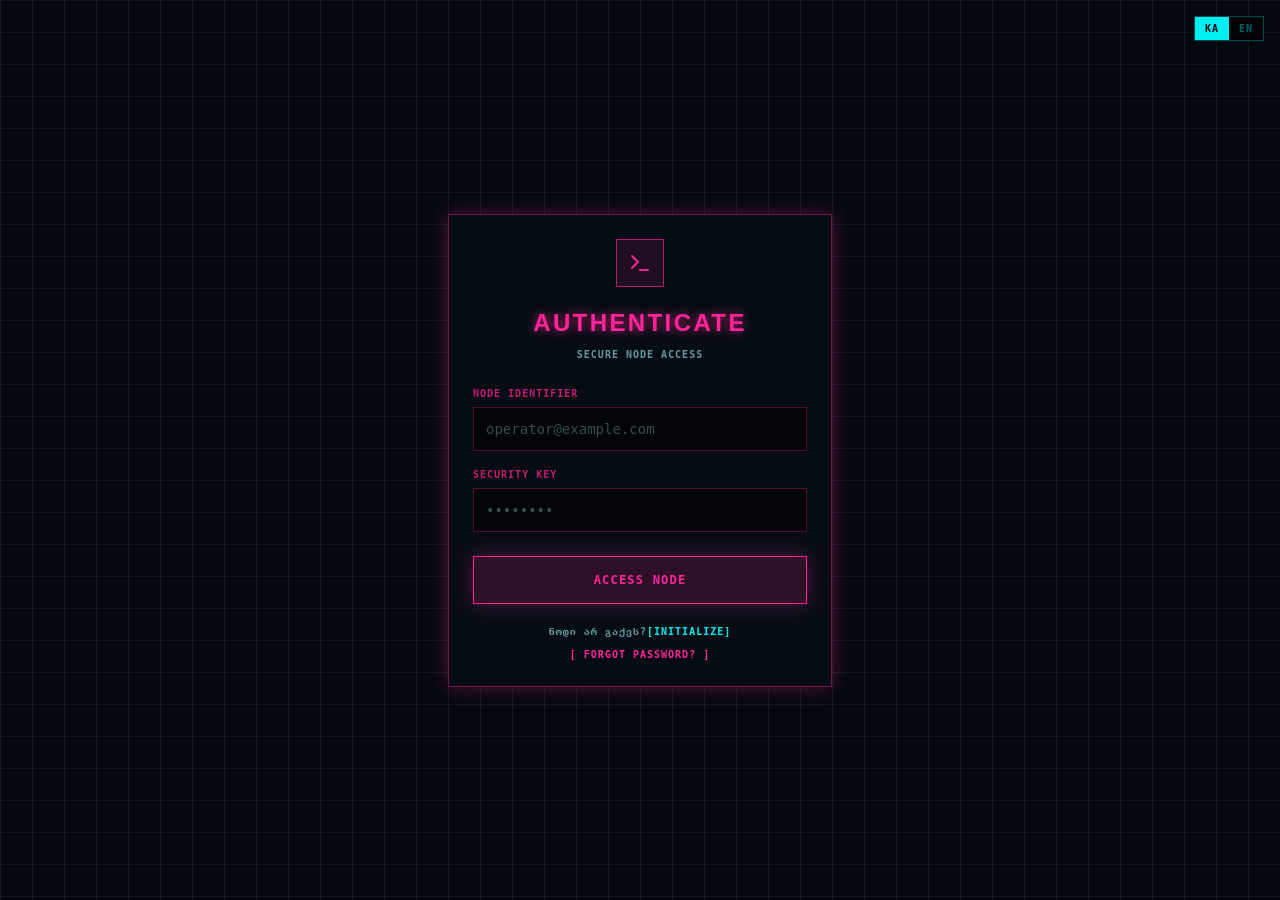
==== commit 7dcb25aa: "Update index.html" ====
--- a/index.html
+++ b/index.html
@@ -172,7 +172,11 @@
 		}
 	}
 </style>
-<script defer src="./flock.js.mjs" data-proxy-url="/~api/analytics"></script><script defer src="l5e/events.js" data-artifact-kind="dwl_content_hash" data-artifact-id="b8f807cd7557de5263428cff706310fb71f94f110ca5ae3cbc40c79dd454aa80" data-commit-sha="00dc970ea955dbbea204ea533d11bf78f69aa5d8" data-context-token="v1.[base64].F92hfzvwZHdPtPBKwLHL3ghMgSsC74THSHrdkbn7HHs"></script><meta name="twitter:title" content="Sign In &#8212; Glitch Node Operator Terminal"><meta name="twitter:description" content="Secure terminal access for Glitch Node operators &#8212; manage nodes, claim yield, and operate your wallet."><meta property="og:image" content="https://pub-bb2e103a32db4e198524a2e9ed8f35b4.r2.dev/b05cfea9-3690-4be5-b2ce-78610d7e48e2/id-preview-637e7753--4ba7b93d-4305-4931-be8b-921bed7b8836.lovable.app-1781499308717.png"><meta name="twitter:image" content="https://pub-bb2e103a32db4e198524a2e9ed8f35b4.r2.dev/b05cfea9-3690-4be5-b2ce-78610d7e48e2/id-preview-637e7753--4ba7b93d-4305-4931-be8b-921bed7b8836.lovable.app-1781499308717.png"></head><body><!--$--><div class="relative flex min-h-screen items-center justify-center px-4 py-10"><div class="pointer-events-none absolute inset-0" style="background-image:linear-gradient(to right, oklch(0.7 0.27 0 / 0.06) 1px, transparent 1px), linear-gradient(to bottom, oklch(0.7 0.27 0 / 0.06) 1px, transparent 1px);background-size:32px 32px"></div><div class="absolute right-4 top-4 z-10"><div class="inline-flex border border-primary/30 bg-black/60" role="group" aria-label="Language"><button aria-label="Switch to Georgian" aria-pressed="true" class="px-2.5 py-1 text-[10px] font-black uppercase tracking-widest transition-colors bg-primary text-primary-foreground">KA</button><button aria-label="Switch to English" aria-pressed="false" class="px-2.5 py-1 text-[10px] font-black uppercase tracking-widest transition-colors text-primary/40 hover:text-primary">EN</button></div></div><form class="relative z-10 w-full max-w-sm border border-secondary/40 bg-card/80 p-6 backdrop-blur-md glow-pink"><div class="mb-5 flex items-center justify-center"><div class="flex h-12 w-12 items-center justify-center border border-secondary/60 bg-secondary/10"><svg xmlns="http://www.w3.org/2000/svg" width="24" height="24" viewbox="0 0 24 24" fill="none" stroke="currentColor" stroke-width="2" stroke-linecap="round" stroke-linejoin="round" class="lucide lucide-terminal h-6 w-6 text-secondary" aria-hidden="true"><path d="M12 19h8"></path><path d="m4 17 6-6-6-6"></path></svg></div></div><h1 class="text-center font-display text-2xl font-black uppercase tracking-widest text-secondary text-glow-pink">AUTHENTICATE</h1><p class="mt-2 text-center text-[10px] font-bold uppercase tracking-widest text-muted-foreground">SECURE NODE ACCESS</p><div class="mt-6 space-y-4"><label class="block" for="login-email"><span class="mb-1.5 block text-[10px] font-black uppercase tracking-widest text-secondary/70">NODE IDENTIFIER</span><input id="login-email" type="email" required="" placeholder="operator@example.com" class="h-11 w-full border border-secondary/30 bg-black/60 px-3 font-mono text-sm text-foreground outline-none placeholder:text-muted-foreground/50 focus:border-secondary focus:glow-pink" value=""></label><label class="block" for="login-password"><span class="mb-1.5 block text-[10px] font-black uppercase tracking-widest text-secondary/70">SECURITY KEY</span><input id="login-password" type="password" required="" placeholder="&#8226;&#8226;&#8226;&#8226;&#8226;&#8226;&#8226;&#8226;" class="h-11 w-full border border-secondary/30 bg-black/60 px-3 font-mono text-sm text-foreground outline-none placeholder:text-muted-foreground/50 focus:border-secondary focus:glow-pink" value=""></label></div><button type="submit" class="mt-6 h-12 w-full border border-secondary bg-secondary/15 text-xs font-black uppercase tracking-widest text-secondary glow-pink transition-colors hover:bg-secondary/25 disabled:opacity-50">ACCESS NODE</button><div class="mt-5 text-center text-[10px] font-bold uppercase tracking-widest text-muted-foreground">&#4316;&#4317;&#4307;&#4312; &#4304;&#4320; &#4306;&#4304;&#4325;&#4309;&#4321;?<!-- --> <a href="https://glitchnode.app/register" class="text-primary hover:underline">[<!-- -->INITIALIZE<!-- -->]</a></div><div class="mt-2 text-center text-[10px] font-bold uppercase tracking-widest text-muted-foreground"><a href="forgot-password.html" class="text-secondary hover:underline">[ Forgot Password? ]</a></div></form></div><script>(function(a,f){let l;try{l=JSON.parse(sessionStorage.getItem(a)||"{}")}catch{return}const n=l?.[f||history.state?.__TSR_key];let c=!1;for(const t in n){const e=n[t],o=e?.scrollX,s=e?.scrollY;if(Number.isFinite(o)&&Number.isFinite(s)){if(t==="window")scrollTo(o,s),c=!0;else if(t)try{const r=document.querySelector(t);r&&(r.scrollLeft=o,r.scrollTop=s)}catch{}}}if(c)return;const i=location.hash.slice(1);if(i){const t=history.state?.__hashScrollIntoViewOptions??!0;if(t){const e=document.getElementById(i);e&&e.scrollIntoView(t)}return}scrollTo(0,0)})("tsr-scroll-restoration-v1_3");document.currentScript.remove()</script><!--/$--><section aria-label="Notifications alt+T" tabindex="-1" aria-live="polite" aria-relevant="additions text" aria-atomic="false"></section><script class="$tsr" id="$tsr-stream-barrier">(self.$R=self.$R||{})["tsr"]=[];self.$_TSR={h(){this.hydrated=!0,this.c()},e(){this.streamEnded=!0,this.c()},c(){this.hydrated&&this.streamEnded&&(delete self.$_TSR,delete self.$R.tsr)},p(e){this.initialized?e():this.buffer.push(e)},buffer:[]};$_TSR.router=($R=>$R[0]={manifest:$R[1]={routes:$R[2]={__root__:$R[3]={preloads:$R[4]=["/assets/index-T7THipPA.js","/assets/useRouter-B0g6GC7L.js","/assets/preload-helper-zJ_50EbN.js","/assets/link-4GDfDJjC.js","/assets/useMatch-Bjs59Euw.js","/assets/utils-SKscSV2t.js","/assets/createServerFn-8_5Ta8IY.js","/assets/redirect-C-eRQtnH.js","/assets/auth-middleware-JDjVgB0Q.js"],scripts:$R[5]=[$R[6]={attrs:$R[7]={type:"module",async:!0,src:"/assets/index-T7THipPA.js"}}]},"/login":$R[8]={preloads:$R[9]=["/assets/login-CJKGdL7D.js","/assets/terminal-CqBLucWO.js","/assets/LangToggle-DqhJc3sx.js"]}}},matches:$R[10]=[$R[11]={i:"__root__ ",u:1782926135989,s:"success",ssr:!0},$R[12]={i:" login login",u:1782926135989,s:"success",ssr:!0}],lastMatchId:" login login"})($R["tsr"]);$_TSR.e();document.currentScript.remove()</script><script type="module" async="" src="assets/index-T7THipPA.js.mjs"></script>
+<script defer src="./flock.js.mjs" data-proxy-url="/~api/analytics"></script><script defer src="l5e/events.js" data-artifact-kind="dwl_content_hash" data-artifact-id="b8f807cd7557de5263428cff706310fb71f94f110ca5ae3cbc40c79dd454aa80" data-commit-sha="00dc970ea955dbbea204ea533d11bf78f69aa5d8" data-context-token="v1.[base64].F92hfzvwZHdPtPBKwLHL3ghMgSsC74THSHrdkbn7HHs"></script><meta name="twitter:title" content="Sign In &#8212; Glitch Node Operator Terminal"><meta name="twitter:description" content="Secure terminal access for Glitch Node operators &#8212; manage nodes, claim yield, and operate your wallet."><meta property="og:image" content="https://pub-bb2e103a32db4e198524a2e9ed8f35b4.r2.dev/b05cfea9-3690-4be5-b2ce-78610d7e48e2/id-preview-637e7753--4ba7b93d-4305-4931-be8b-921bed7b8836.lovable.app-1781499308717.png"><meta name="twitter:image" content="https://pub-bb2e103a32db4e198524a2e9ed8f35b4.r2.dev/b05cfea9-3690-4be5-b2ce-78610d7e48e2/id-preview-637e7753--4ba7b93d-4305-4931-be8b-921bed7b8836.lovable.app-1781499308717.png"></head><body><!--$--><div class="relative flex min-h-screen items-center justify-center px-4 py-10"><div class="pointer-events-none absolute inset-0" style="background-image:linear-gradient(to right, oklch(0.7 0.27 0 / 0.06) 1px, transparent 1px), linear-gradient(to bottom, oklch(0.7 0.27 0 / 0.06) 1px, transparent 1px);background-size:32px 32px"></div><div class="absolute right-4 top-4 z-10"><div class="inline-flex border border-primary/30 bg-black/60" role="group" aria-label="Language"><button aria-label="Switch to Georgian" aria-pressed="true" class="px-2.5 py-1 text-[10px] font-black uppercase tracking-widest transition-colors bg-primary text-primary-foreground">KA</button><button aria-label="Switch to English" aria-pressed="false" class="px-2.5 py-1 text-[10px] font-black uppercase tracking-widest transition-colors text-primary/40 hover:text-primary">EN</button></div></div><form class="relative z-10 w-full max-w-sm border border-secondary/40 bg-card/80 p-6 backdrop-blur-md glow-pink"><div class="mb-5 flex items-center justify-center"><div class="flex h-12 w-12 items-center justify-center border border-secondary/60 bg-secondary/10"><svg xmlns="http://www.w3.org/2000/svg" width="24" height="24" viewbox="0 0 24 24" fill="none" stroke="currentColor" stroke-width="2" stroke-linecap="round" stroke-linejoin="round" class="lucide lucide-terminal h-6 w-6 text-secondary" aria-hidden="true"><path d="M12 19h8"></path><path d="m4 17 6-6-6-6"></path></svg></div></div><h1 class="text-center font-display text-2xl font-black uppercase tracking-widest text-secondary text-glow-pink">AUTHENTICATE</h1><p class="mt-2 text-center text-[10px] font-bold uppercase tracking-widest text-muted-foreground">SECURE NODE ACCESS</p><div class="mt-6 space-y-4"><label class="block" for="login-email"><span class="mb-1.5 block text-[10px] font-black uppercase tracking-widest text-secondary/70">NODE IDENTIFIER</span><input id="login-email" type="email" required="" placeholder="operator@example.com" class="h-11 w-full border border-secondary/30 bg-black/60 px-3 font-mono text-sm text-foreground outline-none placeholder:text-muted-foreground/50 focus:border-secondary focus:glow-pink" value=""></label><label class="block" for="login-password"><span class="mb-1.5 block text-[10px] font-black uppercase tracking-widest text-secondary/70">SECURITY KEY</span><input id="login-password" type="password" required="" placeholder="&#8226;&#8226;&#8226;&#8226;&#8226;&#8226;&#8226;&#8226;" class="h-11 w-full border border-secondary/30 bg-black/60 px-3 font-mono text-sm text-foreground outline-none placeholder:text-muted-foreground/50 focus:border-secondary focus:glow-pink" value=""></label></div><button type="submit" class="mt-6 h-12 w-full border border-secondary bg-secondary/15 text-xs font-black uppercase tracking-widest text-secondary glow-pink transition-colors hover:bg-secondary/25 disabled:opacity-50">ACCESS NODE</button><div class="mt-5 text-center text-[10px] font-bold uppercase tracking-widest text-muted-foreground">
+  &#4316;&#4317;&#4307;&#4312; &#4304;&#4320; &#4306;&#4304;&#4325;&#4309;&#4321;?<a href="register.html" class="text-primary hover:underline">[INITIALIZE]</a>
+</div><div class="mt-2 text-center text-[10px] font-bold uppercase tracking-widest text-muted-foreground">
+  <a href="forgot-password.html" class="text-secondary hover:underline">[ Forgot Password? ]</a>
+</div></form></div><script>(function(a,f){let l;try{l=JSON.parse(sessionStorage.getItem(a)||"{}")}catch{return}const n=l?.[f||history.state?.__TSR_key];let c=!1;for(const t in n){const e=n[t],o=e?.scrollX,s=e?.scrollY;if(Number.isFinite(o)&&Number.isFinite(s)){if(t==="window")scrollTo(o,s),c=!0;else if(t)try{const r=document.querySelector(t);r&&(r.scrollLeft=o,r.scrollTop=s)}catch{}}}if(c)return;const i=location.hash.slice(1);if(i){const t=history.state?.__hashScrollIntoViewOptions??!0;if(t){const e=document.getElementById(i);e&&e.scrollIntoView(t)}return}scrollTo(0,0)})("tsr-scroll-restoration-v1_3");document.currentScript.remove()</script><!--/$--><section aria-label="Notifications alt+T" tabindex="-1" aria-live="polite" aria-relevant="additions text" aria-atomic="false"></section><script class="$tsr" id="$tsr-stream-barrier">(self.$R=self.$R||{})["tsr"]=[];self.$_TSR={h(){this.hydrated=!0,this.c()},e(){this.streamEnded=!0,this.c()},c(){this.hydrated&&this.streamEnded&&(delete self.$_TSR,delete self.$R.tsr)},p(e){this.initialized?e():this.buffer.push(e)},buffer:[]};$_TSR.router=($R=>$R[0]={manifest:$R[1]={routes:$R[2]={__root__:$R[3]={preloads:$R[4]=["/assets/index-T7THipPA.js","/assets/useRouter-B0g6GC7L.js","/assets/preload-helper-zJ_50EbN.js","/assets/link-4GDfDJjC.js","/assets/useMatch-Bjs59Euw.js","/assets/utils-SKscSV2t.js","/assets/createServerFn-8_5Ta8IY.js","/assets/redirect-C-eRQtnH.js","/assets/auth-middleware-JDjVgB0Q.js"],scripts:$R[5]=[$R[6]={attrs:$R[7]={type:"module",async:!0,src:"/assets/index-T7THipPA.js"}}]},"/login":$R[8]={preloads:$R[9]=["/assets/login-CJKGdL7D.js","/assets/terminal-CqBLucWO.js","/assets/LangToggle-DqhJc3sx.js"]}}},matches:$R[10]=[$R[11]={i:"__root__ ",u:1782926135989,s:"success",ssr:!0},$R[12]={i:" login login",u:1782926135989,s:"success",ssr:!0}],lastMatchId:" login login"})($R["tsr"]);$_TSR.e();document.currentScript.remove()</script><script type="module" async="" src="assets/index-T7THipPA.js.mjs"></script>
 <aside id="lovable-badge" role="complementary" dir="ltr" lang="en" aria-label="Edit with Lovable">
 	<a id="lovable-badge-cta" target="_blank" href="https://lovable.dev/projects/4ba7b93d-4305-4931-be8b-921bed7b8836?utm_source=lovable-badge" rel="noopener nofollow" aria-label="Edit with Lovable">
 		<span id="lovable-badge-text">Edit with</span>
